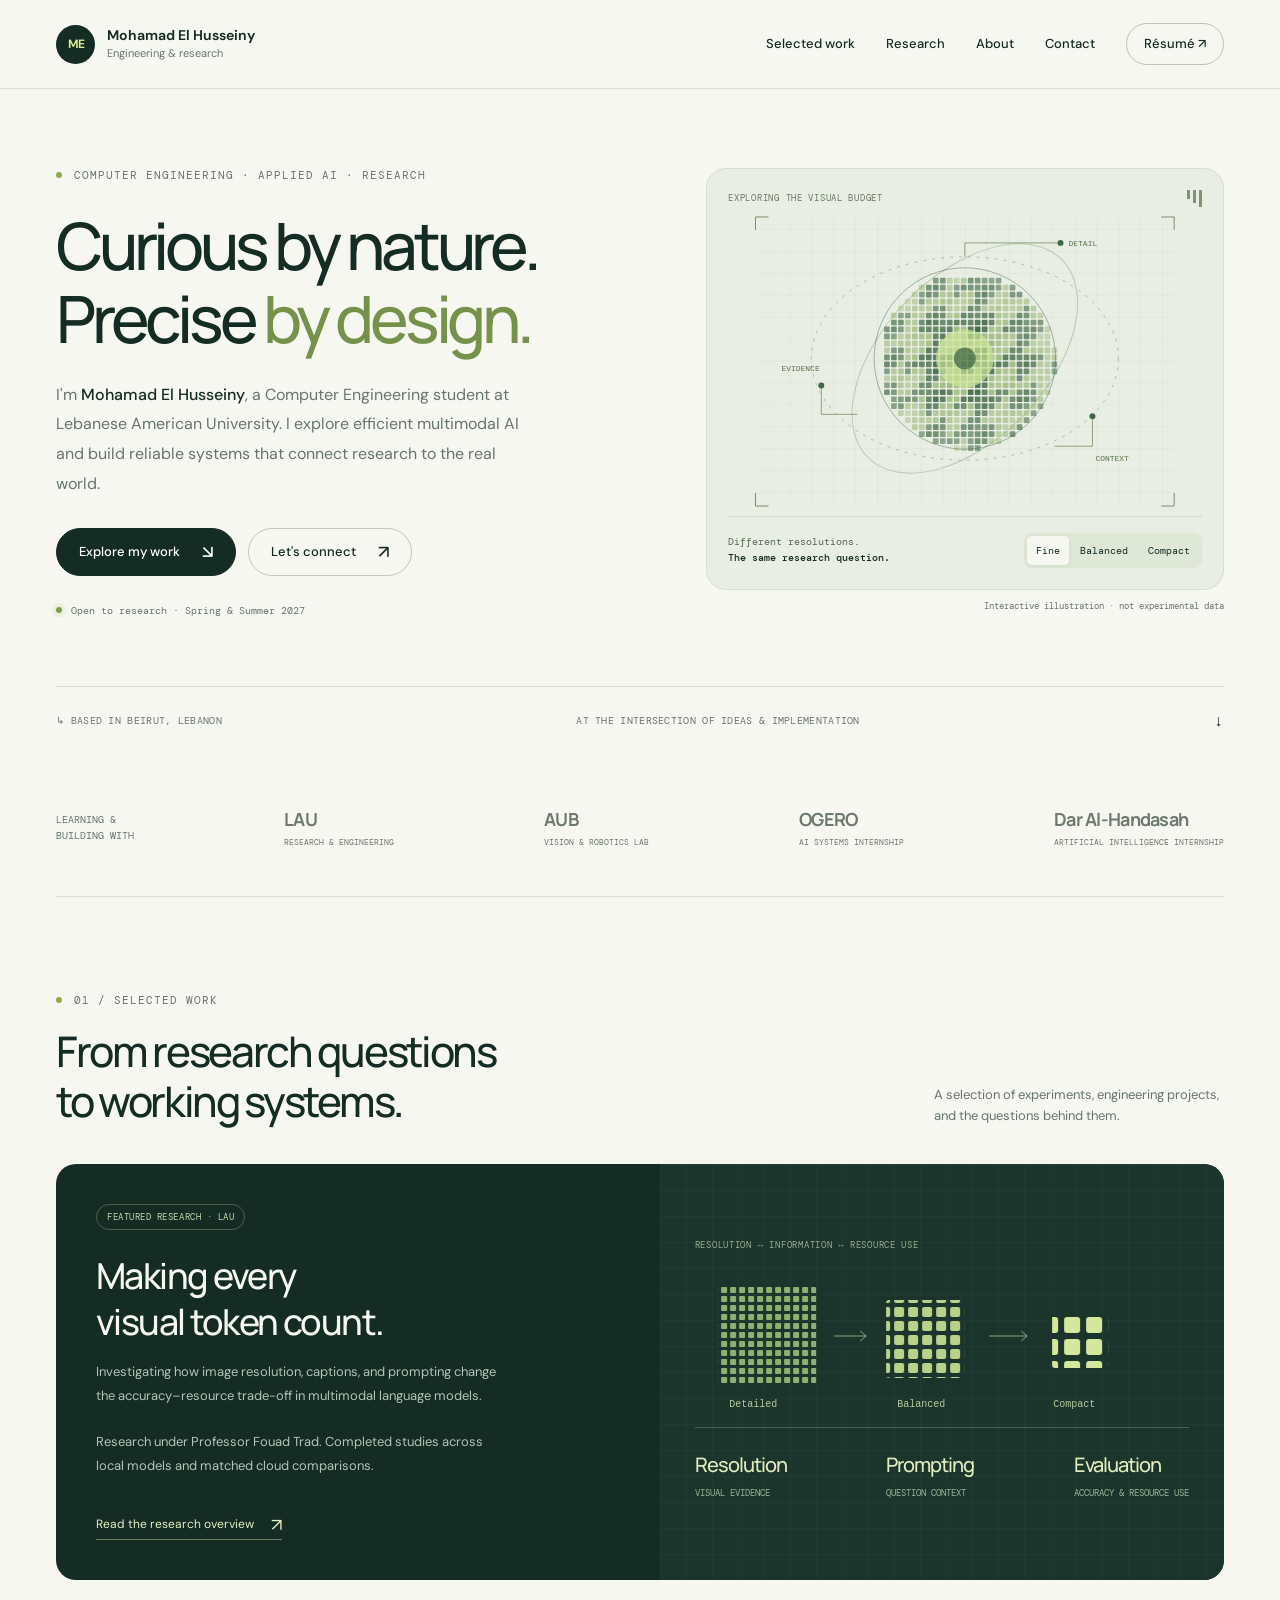
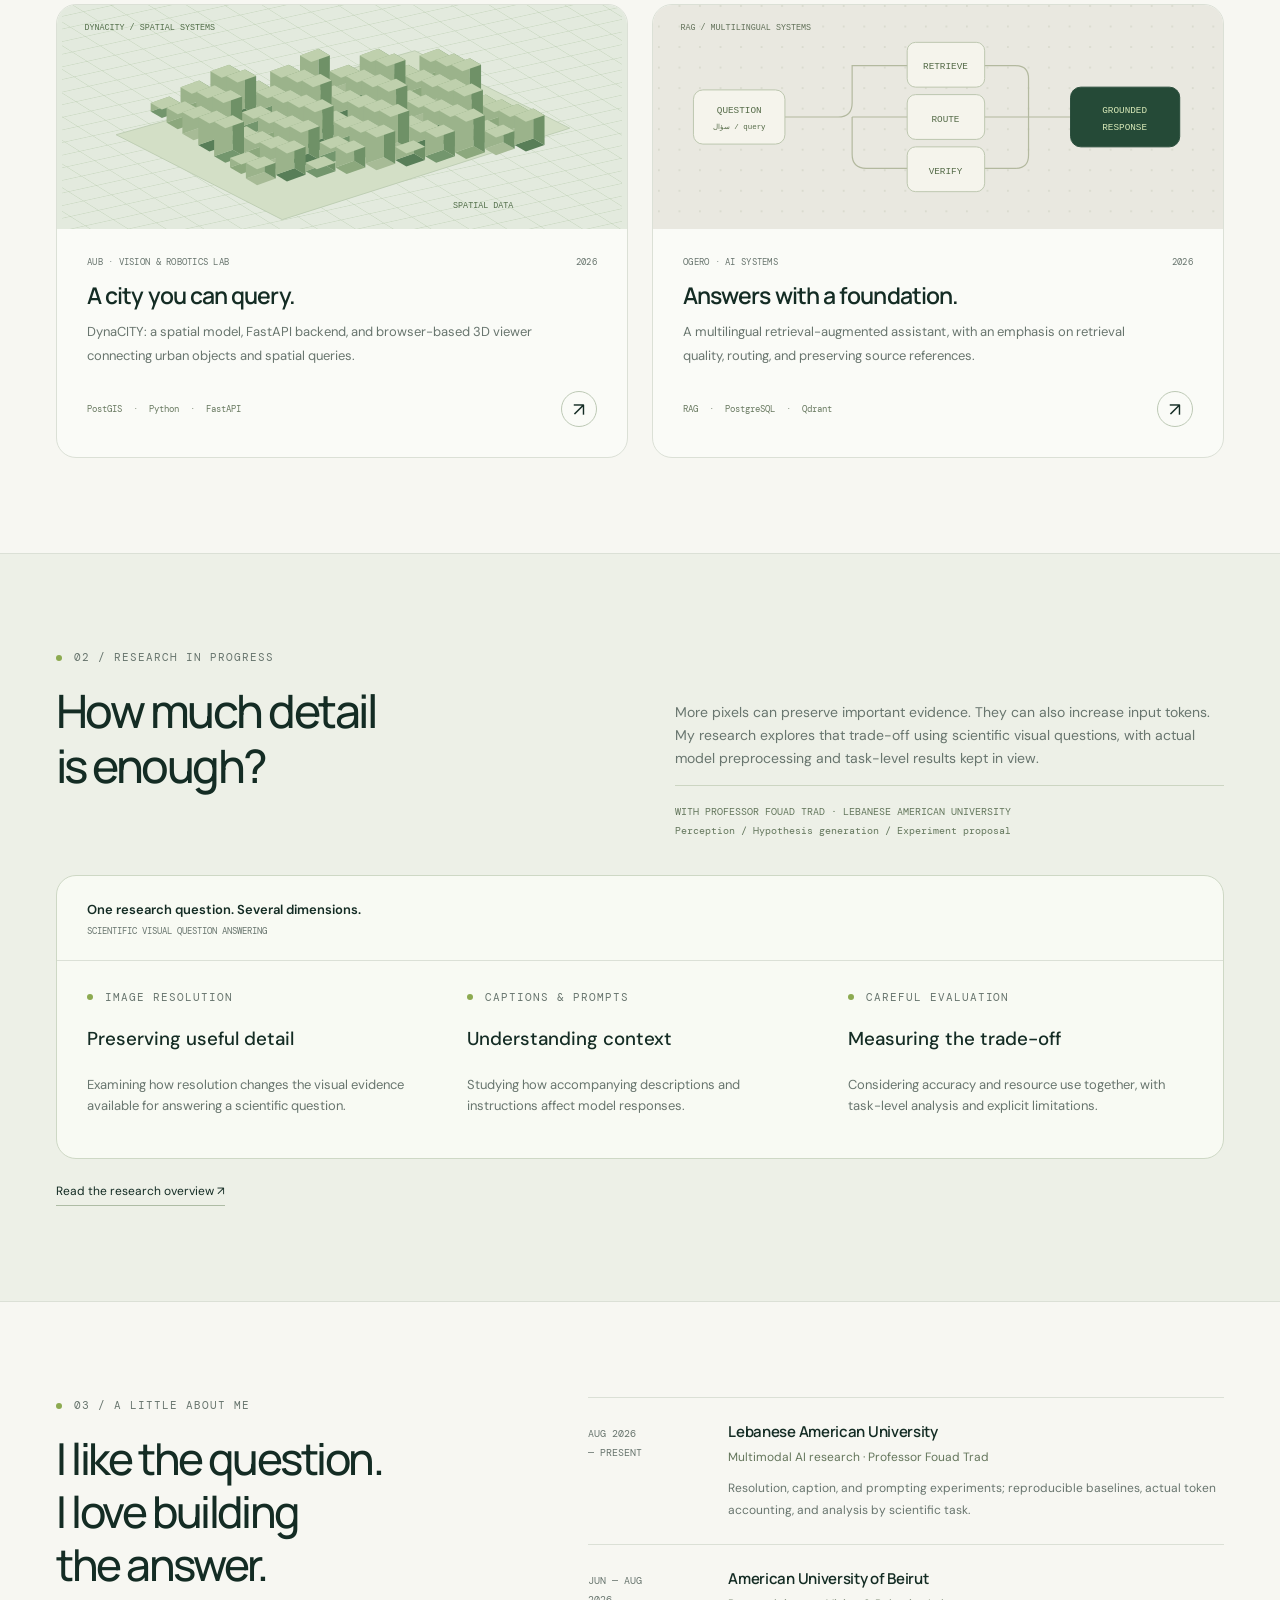
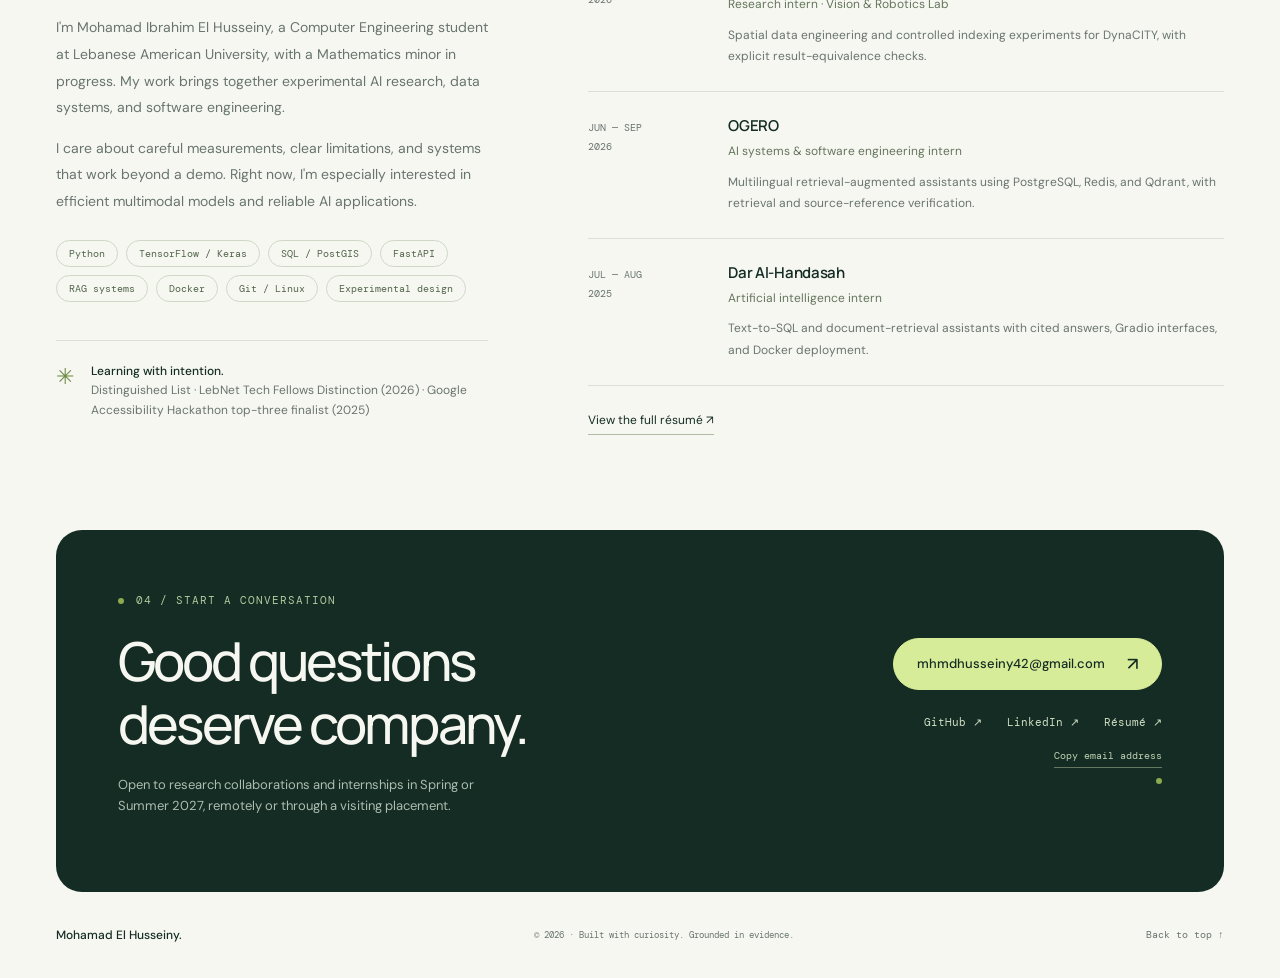
==== index.html @ 9a1f71a5 "Publish public engineering and research portfolio" ====
<!doctype html><html lang="en"><head><meta charset="utf-8"><meta name="viewport" content="width=device-width,initial-scale=1"><link rel="canonical" href="https://mohamad7604.github.io/"><meta property="og:url" content="https://mohamad7604.github.io/"><meta name="theme-color" content="#142c24"><meta name="description" content="Mohamad Ibrahim El Husseiny — Computer Engineering at Lebanese American University. Research in efficient multimodal AI, spatial systems, and reliable software."><meta property="og:type" content="website"><meta property="og:title" content="Mohamad El Husseiny — Engineering & Research"><meta property="og:description" content="Exploring efficient multimodal AI. Building systems with purpose."><title>Mohamad El Husseiny — Engineering & Research</title><link rel="icon" href="assets/favicon.svg" type="image/svg+xml"><link rel="stylesheet" href="assets/style.css"><script src="assets/app.js" defer></script></head><body><a class="skip" href="#main">Skip to content</a><header class="header"><div class="wrap header-inner"><a class="brand" href="index.html" aria-label="Mohamad El Husseiny, home"><span class="monogram" aria-hidden="true">ME</span><span>Mohamad El Husseiny<small>Engineering & research</small></span></a><button class="menu-button" aria-label="Open navigation" aria-expanded="false" aria-controls="navigation">☰</button><nav class="nav" id="navigation" aria-label="Main navigation"><a href="index.html#work">Selected work</a><a href="index.html#research">Research</a><a href="index.html#about">About</a><a href="index.html#contact">Contact</a><a class="resume-link" href="resume.html">Résumé <span aria-hidden="true">↗</span></a></nav></div></header><main id="main"><section class="hero wrap"><div class="hero-grid"><div><div class="eyebrow">COMPUTER ENGINEERING · APPLIED AI · RESEARCH</div><h1>Curious by nature.<br>Precise <em>by design.</em></h1><p class="intro">I'm <strong>Mohamad El Husseiny</strong>, a Computer Engineering student at Lebanese American University. I explore efficient multimodal AI and build reliable systems that connect research to the real world.</p><div class="actions"><a class="button" href="#work">Explore my work <span class="arrow" aria-hidden="true">↘</span></a><a class="button light" href="mailto:mhmdhusseiny42@gmail.com">Let's connect <span class="arrow" aria-hidden="true">↗</span></a></div><div class="availability"><span class="dot" aria-hidden="true"></span>Open to research · Spring & Summer 2027</div></div><div class="visual" aria-label="Interactive illustration of visual detail at different resolutions"><div class="visual-frame"><div class="visual-top"><span>EXPLORING THE VISUAL BUDGET</span><span class="signal" aria-hidden="true"><i></i><i></i><i></i></span></div><svg class="visual-canvas" viewBox="0 0 440 310" aria-hidden="true"><defs><pattern id="microgrid" width="22" height="22" patternUnits="userSpaceOnUse"><path d="M22 0H0V22" fill="none" stroke="#b5c5a9" stroke-width=".6" opacity=".5"/></pattern><linearGradient id="sphere" x1="0" y1="0" x2="1" y2="1"><stop stop-color="#bfda88"/><stop offset="1" stop-color="#49734a"/></linearGradient><filter id="cellBlur"><feGaussianBlur stdDeviation="0"/></filter></defs><rect x="10" y="10" width="420" height="290" fill="url(#microgrid)"/><ellipse cx="220" cy="152" rx="154" ry="102" fill="none" stroke="#8ca77e" stroke-dasharray="3 6" opacity=".65"/><ellipse cx="220" cy="152" rx="82" ry="139" transform="rotate(44 220 152)" fill="none" stroke="#9fb191" opacity=".6"/><g id="hero-pixels"></g><circle cx="220" cy="152" r="91" fill="none" stroke="#31583c" stroke-width=".8" opacity=".5"/><path d="M220 50V36h96M310 240h38v-30M112 208H76v-29" fill="none" stroke="#769064" stroke-width=".8"/><circle cx="316" cy="36" r="3" fill="#426746"/><circle cx="348" cy="210" r="3" fill="#426746"/><circle cx="76" cy="179" r="3" fill="#426746"/><text x="324" y="39" fill="#5c7450" font-family="monospace" font-size="8">DETAIL</text><text x="351" y="255" fill="#5c7450" font-family="monospace" font-size="8">CONTEXT</text><text x="36" y="165" fill="#5c7450" font-family="monospace" font-size="8">EVIDENCE</text><path d="M10 23V10h13M417 10h13v13M430 287v13h-13M23 300H10v-13" stroke="#78936c" fill="none"/></svg><div class="visual-bottom"><p>Different resolutions.<br><b>The same research question.</b></p><div class="hero-scale" aria-label="Illustration resolution"><button type="button" data-detail="fine" aria-pressed="true">Fine</button><button type="button" data-detail="balanced" aria-pressed="false">Balanced</button><button type="button" data-detail="compact" aria-pressed="false">Compact</button></div></div></div><p class="visual-note">Interactive illustration · not experimental data</p></div></div><div class="hero-end"><span class="location">↳ BASED IN BEIRUT, LEBANON</span><span>AT THE INTERSECTION OF IDEAS & IMPLEMENTATION</span><a class="scroll" href="#work" aria-label="Scroll to selected work">↓</a></div></section><div class="wrap affiliations"><span class="label">LEARNING &<br>BUILDING WITH</span><span class="org">LAU<small>RESEARCH & ENGINEERING</small></span><span class="org">AUB<small>VISION & ROBOTICS LAB</small></span><span class="org">OGERO<small>AI SYSTEMS INTERNSHIP</small></span><span class="org">Dar Al-Handasah<small>ARTIFICIAL INTELLIGENCE INTERNSHIP</small></span></div>
<section class="section wrap" id="work"><div class="eyebrow">01 / SELECTED WORK</div><div class="section-heading"><h2>From research questions<br>to working systems.</h2><p>A selection of experiments, engineering projects, and the questions behind them.</p></div><article class="feature reveal"><div class="feature-copy"><span class="tag">FEATURED RESEARCH · LAU</span><h3>Making every<br>visual token count.</h3><p>Investigating how image resolution, captions, and prompting change the accuracy–resource trade-off in multimodal language models.</p><p>Research under Professor Fouad Trad. Completed studies across local models and matched cloud comparisons.</p><a class="text-link" href="research.html">Read the research overview <span class="arrow" aria-hidden="true">↗</span></a></div><div class="feature-art"><span class="panel-label">RESOLUTION ↔ INFORMATION ↔ RESOURCE USE</span><svg class="study-schematic" viewBox="0 0 460 176" aria-hidden="true"><defs><pattern id="dense" width="9" height="9" patternUnits="userSpaceOnUse"><rect width="6" height="6" rx="1" fill="#90b16e"/></pattern><pattern id="mid" width="14" height="14" patternUnits="userSpaceOnUse"><rect width="10" height="10" rx="2" fill="#b9d28b"/></pattern><pattern id="sparse" width="22" height="22" patternUnits="userSpaceOnUse"><rect width="16" height="16" rx="3" fill="#d5e79c"/></pattern></defs><rect x="6" y="35" width="98" height="98" fill="url(#dense)" rx="3"/><rect x="174" y="49" width="78" height="78" fill="url(#mid)" rx="3"/><rect x="340" y="61" width="56" height="56" fill="url(#sparse)" rx="3"/><path d="M122 85h32m-6-5 6 5-6 5M277 85h38m-6-5 6 5-6 5" fill="none" stroke="#8ba27b"/><text x="17" y="156" font-family="monospace" font-size="10" fill="#b7ca9f">Detailed</text><text x="185" y="156" font-family="monospace" font-size="10" fill="#b7ca9f">Balanced</text><text x="341" y="156" font-family="monospace" font-size="10" fill="#b7ca9f">Compact</text></svg><div class="study-stats"><div><strong style="font-size:20px">Resolution</strong><span>VISUAL EVIDENCE</span></div><div><strong style="font-size:20px">Prompting</strong><span>QUESTION CONTEXT</span></div><div><strong style="font-size:20px">Evaluation</strong><span>ACCURACY & RESOURCE USE</span></div></div></div></article><div class="projects"><article class="project reveal"><div class="project-art city"><svg viewBox="0 0 600 240" aria-hidden="true"><defs><pattern id="citygrid" width="30" height="20" patternUnits="userSpaceOnUse" patternTransform="matrix(1 -.22 .8 .5 0 120)"><path d="M30 0H0V20" fill="none" stroke="#b9cbae" stroke-width="1"/></pattern></defs><rect width="600" height="240" fill="url(#citygrid)"/><path d="m58 139 320-90 166 83-308 98Z" fill="#d3dfc6" stroke="#bdcdb2"/><path d="M95 114l20 -7 12 7 -20 7Z" fill="#73966d"/><path d="M95 114v-9l20 -7v9Z" fill="#9bb38b"/><path d="M115 107l12 7v-9l-12 -7Z" fill="#6f9167"/><path d="M95 105l20 -7 12 7 -20 7Z" fill="#bfd0ad"/><path d="M127 110l20 -7 12 7 -20 7Z" fill="#8ca87d"/><path d="M127 110v-22l20 -7v22Z" fill="#9bb38b"/><path d="M147 103l12 7v-22l-12 -7Z" fill="#6f9167"/><path d="M127 88l20 -7 12 7 -20 7Z" fill="#bfd0ad"/><path d="M159 106l20 -7 12 7 -20 7Z" fill="#a7bb96"/><path d="M159 106v-35l20 -7v35Z" fill="#9bb38b"/><path d="M179 99l12 7v-35l-12 -7Z" fill="#6f9167"/><path d="M159 71l20 -7 12 7 -20 7Z" fill="#bfd0ad"/><path d="M191 102l20 -7 12 7 -20 7Z" fill="#587e58"/><path d="M191 102v-14l20 -7v14Z" fill="#9bb38b"/><path d="M211 95l12 7v-14l-12 -7Z" fill="#6f9167"/><path d="M191 88l20 -7 12 7 -20 7Z" fill="#bfd0ad"/><path d="M223 98l20 -7 12 7 -20 7Z" fill="#73966d"/><path d="M223 98v-27l20 -7v27Z" fill="#9bb38b"/><path d="M243 91l12 7v-27l-12 -7Z" fill="#6f9167"/><path d="M223 71l20 -7 12 7 -20 7Z" fill="#bfd0ad"/><path d="M255 94l20 -7 12 7 -20 7Z" fill="#8ca87d"/><path d="M255 94v-40l20 -7v40Z" fill="#9bb38b"/><path d="M275 87l12 7v-40l-12 -7Z" fill="#6f9167"/><path d="M255 54l20 -7 12 7 -20 7Z" fill="#bfd0ad"/><path d="M287 90l20 -7 12 7 -20 7Z" fill="#a7bb96"/><path d="M287 90v-19l20 -7v19Z" fill="#9bb38b"/><path d="M307 83l12 7v-19l-12 -7Z" fill="#6f9167"/><path d="M287 71l20 -7 12 7 -20 7Z" fill="#bfd0ad"/><path d="M319 86l20 -7 12 7 -20 7Z" fill="#587e58"/><path d="M319 86v-32l20 -7v32Z" fill="#9bb38b"/><path d="M339 79l12 7v-32l-12 -7Z" fill="#6f9167"/><path d="M319 54l20 -7 12 7 -20 7Z" fill="#bfd0ad"/><path d="M351 82l20 -7 12 7 -20 7Z" fill="#73966d"/><path d="M351 82v-11l20 -7v11Z" fill="#9bb38b"/><path d="M371 75l12 7v-11l-12 -7Z" fill="#6f9167"/><path d="M351 71l20 -7 12 7 -20 7Z" fill="#bfd0ad"/><path d="M383 78l20 -7 12 7 -20 7Z" fill="#8ca87d"/><path d="M383 78v-24l20 -7v24Z" fill="#9bb38b"/><path d="M403 71l12 7v-24l-12 -7Z" fill="#6f9167"/><path d="M383 54l20 -7 12 7 -20 7Z" fill="#bfd0ad"/><path d="M112 126l20 -7 12 7 -20 7Z" fill="#8ca87d"/><path d="M112 126v-16l20 -7v16Z" fill="#9bb38b"/><path d="M132 119l12 7v-16l-12 -7Z" fill="#6f9167"/><path d="M112 110l20 -7 12 7 -20 7Z" fill="#bfd0ad"/><path d="M144 122l20 -7 12 7 -20 7Z" fill="#a7bb96"/><path d="M144 122v-29l20 -7v29Z" fill="#9bb38b"/><path d="M164 115l12 7v-29l-12 -7Z" fill="#6f9167"/><path d="M144 93l20 -7 12 7 -20 7Z" fill="#bfd0ad"/><path d="M176 118l20 -7 12 7 -20 7Z" fill="#587e58"/><path d="M176 118v-42l20 -7v42Z" fill="#9bb38b"/><path d="M196 111l12 7v-42l-12 -7Z" fill="#6f9167"/><path d="M176 76l20 -7 12 7 -20 7Z" fill="#bfd0ad"/><path d="M208 114l20 -7 12 7 -20 7Z" fill="#73966d"/><path d="M208 114v-21l20 -7v21Z" fill="#9bb38b"/><path d="M228 107l12 7v-21l-12 -7Z" fill="#6f9167"/><path d="M208 93l20 -7 12 7 -20 7Z" fill="#bfd0ad"/><path d="M240 110l20 -7 12 7 -20 7Z" fill="#8ca87d"/><path d="M240 110v-34l20 -7v34Z" fill="#9bb38b"/><path d="M260 103l12 7v-34l-12 -7Z" fill="#6f9167"/><path d="M240 76l20 -7 12 7 -20 7Z" fill="#bfd0ad"/><path d="M272 106l20 -7 12 7 -20 7Z" fill="#a7bb96"/><path d="M272 106v-13l20 -7v13Z" fill="#9bb38b"/><path d="M292 99l12 7v-13l-12 -7Z" fill="#6f9167"/><path d="M272 93l20 -7 12 7 -20 7Z" fill="#bfd0ad"/><path d="M304 102l20 -7 12 7 -20 7Z" fill="#587e58"/><path d="M304 102v-26l20 -7v26Z" fill="#9bb38b"/><path d="M324 95l12 7v-26l-12 -7Z" fill="#6f9167"/><path d="M304 76l20 -7 12 7 -20 7Z" fill="#bfd0ad"/><path d="M336 98l20 -7 12 7 -20 7Z" fill="#73966d"/><path d="M336 98v-39l20 -7v39Z" fill="#9bb38b"/><path d="M356 91l12 7v-39l-12 -7Z" fill="#6f9167"/><path d="M336 59l20 -7 12 7 -20 7Z" fill="#bfd0ad"/><path d="M368 94l20 -7 12 7 -20 7Z" fill="#8ca87d"/><path d="M368 94v-18l20 -7v18Z" fill="#9bb38b"/><path d="M388 87l12 7v-18l-12 -7Z" fill="#6f9167"/><path d="M368 76l20 -7 12 7 -20 7Z" fill="#bfd0ad"/><path d="M400 90l20 -7 12 7 -20 7Z" fill="#a7bb96"/><path d="M400 90v-31l20 -7v31Z" fill="#9bb38b"/><path d="M420 83l12 7v-31l-12 -7Z" fill="#6f9167"/><path d="M400 59l20 -7 12 7 -20 7Z" fill="#bfd0ad"/><path d="M129 138l20 -7 12 7 -20 7Z" fill="#a7bb96"/><path d="M129 138v-23l20 -7v23Z" fill="#9bb38b"/><path d="M149 131l12 7v-23l-12 -7Z" fill="#6f9167"/><path d="M129 115l20 -7 12 7 -20 7Z" fill="#bfd0ad"/><path d="M161 134l20 -7 12 7 -20 7Z" fill="#587e58"/><path d="M161 134v-36l20 -7v36Z" fill="#9bb38b"/><path d="M181 127l12 7v-36l-12 -7Z" fill="#6f9167"/><path d="M161 98l20 -7 12 7 -20 7Z" fill="#bfd0ad"/><path d="M193 130l20 -7 12 7 -20 7Z" fill="#73966d"/><path d="M193 130v-15l20 -7v15Z" fill="#9bb38b"/><path d="M213 123l12 7v-15l-12 -7Z" fill="#6f9167"/><path d="M193 115l20 -7 12 7 -20 7Z" fill="#bfd0ad"/><path d="M225 126l20 -7 12 7 -20 7Z" fill="#8ca87d"/><path d="M225 126v-28l20 -7v28Z" fill="#9bb38b"/><path d="M245 119l12 7v-28l-12 -7Z" fill="#6f9167"/><path d="M225 98l20 -7 12 7 -20 7Z" fill="#bfd0ad"/><path d="M257 122l20 -7 12 7 -20 7Z" fill="#a7bb96"/><path d="M257 122v-41l20 -7v41Z" fill="#9bb38b"/><path d="M277 115l12 7v-41l-12 -7Z" fill="#6f9167"/><path d="M257 81l20 -7 12 7 -20 7Z" fill="#bfd0ad"/><path d="M289 118l20 -7 12 7 -20 7Z" fill="#587e58"/><path d="M289 118v-20l20 -7v20Z" fill="#9bb38b"/><path d="M309 111l12 7v-20l-12 -7Z" fill="#6f9167"/><path d="M289 98l20 -7 12 7 -20 7Z" fill="#bfd0ad"/><path d="M321 114l20 -7 12 7 -20 7Z" fill="#73966d"/><path d="M321 114v-33l20 -7v33Z" fill="#9bb38b"/><path d="M341 107l12 7v-33l-12 -7Z" fill="#6f9167"/><path d="M321 81l20 -7 12 7 -20 7Z" fill="#bfd0ad"/><path d="M353 110l20 -7 12 7 -20 7Z" fill="#8ca87d"/><path d="M353 110v-12l20 -7v12Z" fill="#9bb38b"/><path d="M373 103l12 7v-12l-12 -7Z" fill="#6f9167"/><path d="M353 98l20 -7 12 7 -20 7Z" fill="#bfd0ad"/><path d="M385 106l20 -7 12 7 -20 7Z" fill="#a7bb96"/><path d="M385 106v-25l20 -7v25Z" fill="#9bb38b"/><path d="M405 99l12 7v-25l-12 -7Z" fill="#6f9167"/><path d="M385 81l20 -7 12 7 -20 7Z" fill="#bfd0ad"/><path d="M417 102l20 -7 12 7 -20 7Z" fill="#587e58"/><path d="M417 102v-38l20 -7v38Z" fill="#9bb38b"/><path d="M437 95l12 7v-38l-12 -7Z" fill="#6f9167"/><path d="M417 64l20 -7 12 7 -20 7Z" fill="#bfd0ad"/><path d="M146 150l20 -7 12 7 -20 7Z" fill="#587e58"/><path d="M146 150v-30l20 -7v30Z" fill="#9bb38b"/><path d="M166 143l12 7v-30l-12 -7Z" fill="#6f9167"/><path d="M146 120l20 -7 12 7 -20 7Z" fill="#bfd0ad"/><path d="M178 146l20 -7 12 7 -20 7Z" fill="#73966d"/><path d="M178 146v-9l20 -7v9Z" fill="#9bb38b"/><path d="M198 139l12 7v-9l-12 -7Z" fill="#6f9167"/><path d="M178 137l20 -7 12 7 -20 7Z" fill="#bfd0ad"/><path d="M210 142l20 -7 12 7 -20 7Z" fill="#8ca87d"/><path d="M210 142v-22l20 -7v22Z" fill="#9bb38b"/><path d="M230 135l12 7v-22l-12 -7Z" fill="#6f9167"/><path d="M210 120l20 -7 12 7 -20 7Z" fill="#bfd0ad"/><path d="M242 138l20 -7 12 7 -20 7Z" fill="#a7bb96"/><path d="M242 138v-35l20 -7v35Z" fill="#9bb38b"/><path d="M262 131l12 7v-35l-12 -7Z" fill="#6f9167"/><path d="M242 103l20 -7 12 7 -20 7Z" fill="#bfd0ad"/><path d="M274 134l20 -7 12 7 -20 7Z" fill="#587e58"/><path d="M274 134v-14l20 -7v14Z" fill="#9bb38b"/><path d="M294 127l12 7v-14l-12 -7Z" fill="#6f9167"/><path d="M274 120l20 -7 12 7 -20 7Z" fill="#bfd0ad"/><path d="M306 130l20 -7 12 7 -20 7Z" fill="#73966d"/><path d="M306 130v-27l20 -7v27Z" fill="#9bb38b"/><path d="M326 123l12 7v-27l-12 -7Z" fill="#6f9167"/><path d="M306 103l20 -7 12 7 -20 7Z" fill="#bfd0ad"/><path d="M338 126l20 -7 12 7 -20 7Z" fill="#8ca87d"/><path d="M338 126v-40l20 -7v40Z" fill="#9bb38b"/><path d="M358 119l12 7v-40l-12 -7Z" fill="#6f9167"/><path d="M338 86l20 -7 12 7 -20 7Z" fill="#bfd0ad"/><path d="M370 122l20 -7 12 7 -20 7Z" fill="#a7bb96"/><path d="M370 122v-19l20 -7v19Z" fill="#9bb38b"/><path d="M390 115l12 7v-19l-12 -7Z" fill="#6f9167"/><path d="M370 103l20 -7 12 7 -20 7Z" fill="#bfd0ad"/><path d="M402 118l20 -7 12 7 -20 7Z" fill="#587e58"/><path d="M402 118v-32l20 -7v32Z" fill="#9bb38b"/><path d="M422 111l12 7v-32l-12 -7Z" fill="#6f9167"/><path d="M402 86l20 -7 12 7 -20 7Z" fill="#bfd0ad"/><path d="M434 114l20 -7 12 7 -20 7Z" fill="#73966d"/><path d="M434 114v-11l20 -7v11Z" fill="#9bb38b"/><path d="M454 107l12 7v-11l-12 -7Z" fill="#6f9167"/><path d="M434 103l20 -7 12 7 -20 7Z" fill="#bfd0ad"/><path d="M163 162l20 -7 12 7 -20 7Z" fill="#73966d"/><path d="M163 162v-37l20 -7v37Z" fill="#9bb38b"/><path d="M183 155l12 7v-37l-12 -7Z" fill="#6f9167"/><path d="M163 125l20 -7 12 7 -20 7Z" fill="#bfd0ad"/><path d="M195 158l20 -7 12 7 -20 7Z" fill="#8ca87d"/><path d="M195 158v-16l20 -7v16Z" fill="#9bb38b"/><path d="M215 151l12 7v-16l-12 -7Z" fill="#6f9167"/><path d="M195 142l20 -7 12 7 -20 7Z" fill="#bfd0ad"/><path d="M227 154l20 -7 12 7 -20 7Z" fill="#a7bb96"/><path d="M227 154v-29l20 -7v29Z" fill="#9bb38b"/><path d="M247 147l12 7v-29l-12 -7Z" fill="#6f9167"/><path d="M227 125l20 -7 12 7 -20 7Z" fill="#bfd0ad"/><path d="M259 150l20 -7 12 7 -20 7Z" fill="#587e58"/><path d="M259 150v-42l20 -7v42Z" fill="#9bb38b"/><path d="M279 143l12 7v-42l-12 -7Z" fill="#6f9167"/><path d="M259 108l20 -7 12 7 -20 7Z" fill="#bfd0ad"/><path d="M291 146l20 -7 12 7 -20 7Z" fill="#73966d"/><path d="M291 146v-21l20 -7v21Z" fill="#9bb38b"/><path d="M311 139l12 7v-21l-12 -7Z" fill="#6f9167"/><path d="M291 125l20 -7 12 7 -20 7Z" fill="#bfd0ad"/><path d="M323 142l20 -7 12 7 -20 7Z" fill="#8ca87d"/><path d="M323 142v-34l20 -7v34Z" fill="#9bb38b"/><path d="M343 135l12 7v-34l-12 -7Z" fill="#6f9167"/><path d="M323 108l20 -7 12 7 -20 7Z" fill="#bfd0ad"/><path d="M355 138l20 -7 12 7 -20 7Z" fill="#a7bb96"/><path d="M355 138v-13l20 -7v13Z" fill="#9bb38b"/><path d="M375 131l12 7v-13l-12 -7Z" fill="#6f9167"/><path d="M355 125l20 -7 12 7 -20 7Z" fill="#bfd0ad"/><path d="M387 134l20 -7 12 7 -20 7Z" fill="#587e58"/><path d="M387 134v-26l20 -7v26Z" fill="#9bb38b"/><path d="M407 127l12 7v-26l-12 -7Z" fill="#6f9167"/><path d="M387 108l20 -7 12 7 -20 7Z" fill="#bfd0ad"/><path d="M419 130l20 -7 12 7 -20 7Z" fill="#73966d"/><path d="M419 130v-39l20 -7v39Z" fill="#9bb38b"/><path d="M439 123l12 7v-39l-12 -7Z" fill="#6f9167"/><path d="M419 91l20 -7 12 7 -20 7Z" fill="#bfd0ad"/><path d="M451 126l20 -7 12 7 -20 7Z" fill="#8ca87d"/><path d="M451 126v-18l20 -7v18Z" fill="#9bb38b"/><path d="M471 119l12 7v-18l-12 -7Z" fill="#6f9167"/><path d="M451 108l20 -7 12 7 -20 7Z" fill="#bfd0ad"/><path d="M180 174l20 -7 12 7 -20 7Z" fill="#8ca87d"/><path d="M180 174v-10l20 -7v10Z" fill="#9bb38b"/><path d="M200 167l12 7v-10l-12 -7Z" fill="#6f9167"/><path d="M180 164l20 -7 12 7 -20 7Z" fill="#bfd0ad"/><path d="M212 170l20 -7 12 7 -20 7Z" fill="#a7bb96"/><path d="M212 170v-23l20 -7v23Z" fill="#9bb38b"/><path d="M232 163l12 7v-23l-12 -7Z" fill="#6f9167"/><path d="M212 147l20 -7 12 7 -20 7Z" fill="#bfd0ad"/><path d="M244 166l20 -7 12 7 -20 7Z" fill="#587e58"/><path d="M244 166v-36l20 -7v36Z" fill="#9bb38b"/><path d="M264 159l12 7v-36l-12 -7Z" fill="#6f9167"/><path d="M244 130l20 -7 12 7 -20 7Z" fill="#bfd0ad"/><path d="M276 162l20 -7 12 7 -20 7Z" fill="#73966d"/><path d="M276 162v-15l20 -7v15Z" fill="#9bb38b"/><path d="M296 155l12 7v-15l-12 -7Z" fill="#6f9167"/><path d="M276 147l20 -7 12 7 -20 7Z" fill="#bfd0ad"/><path d="M308 158l20 -7 12 7 -20 7Z" fill="#8ca87d"/><path d="M308 158v-28l20 -7v28Z" fill="#9bb38b"/><path d="M328 151l12 7v-28l-12 -7Z" fill="#6f9167"/><path d="M308 130l20 -7 12 7 -20 7Z" fill="#bfd0ad"/><path d="M340 154l20 -7 12 7 -20 7Z" fill="#a7bb96"/><path d="M340 154v-41l20 -7v41Z" fill="#9bb38b"/><path d="M360 147l12 7v-41l-12 -7Z" fill="#6f9167"/><path d="M340 113l20 -7 12 7 -20 7Z" fill="#bfd0ad"/><path d="M372 150l20 -7 12 7 -20 7Z" fill="#587e58"/><path d="M372 150v-20l20 -7v20Z" fill="#9bb38b"/><path d="M392 143l12 7v-20l-12 -7Z" fill="#6f9167"/><path d="M372 130l20 -7 12 7 -20 7Z" fill="#bfd0ad"/><path d="M404 146l20 -7 12 7 -20 7Z" fill="#73966d"/><path d="M404 146v-33l20 -7v33Z" fill="#9bb38b"/><path d="M424 139l12 7v-33l-12 -7Z" fill="#6f9167"/><path d="M404 113l20 -7 12 7 -20 7Z" fill="#bfd0ad"/><path d="M436 142l20 -7 12 7 -20 7Z" fill="#8ca87d"/><path d="M436 142v-12l20 -7v12Z" fill="#9bb38b"/><path d="M456 135l12 7v-12l-12 -7Z" fill="#6f9167"/><path d="M436 130l20 -7 12 7 -20 7Z" fill="#bfd0ad"/><path d="M468 138l20 -7 12 7 -20 7Z" fill="#a7bb96"/><path d="M468 138v-25l20 -7v25Z" fill="#9bb38b"/><path d="M488 131l12 7v-25l-12 -7Z" fill="#6f9167"/><path d="M468 113l20 -7 12 7 -20 7Z" fill="#bfd0ad"/><path d="M197 186l20 -7 12 7 -20 7Z" fill="#a7bb96"/><path d="M197 186v-17l20 -7v17Z" fill="#9bb38b"/><path d="M217 179l12 7v-17l-12 -7Z" fill="#6f9167"/><path d="M197 169l20 -7 12 7 -20 7Z" fill="#bfd0ad"/><path d="M229 182l20 -7 12 7 -20 7Z" fill="#587e58"/><path d="M229 182v-30l20 -7v30Z" fill="#9bb38b"/><path d="M249 175l12 7v-30l-12 -7Z" fill="#6f9167"/><path d="M229 152l20 -7 12 7 -20 7Z" fill="#bfd0ad"/><path d="M261 178l20 -7 12 7 -20 7Z" fill="#73966d"/><path d="M261 178v-9l20 -7v9Z" fill="#9bb38b"/><path d="M281 171l12 7v-9l-12 -7Z" fill="#6f9167"/><path d="M261 169l20 -7 12 7 -20 7Z" fill="#bfd0ad"/><path d="M293 174l20 -7 12 7 -20 7Z" fill="#8ca87d"/><path d="M293 174v-22l20 -7v22Z" fill="#9bb38b"/><path d="M313 167l12 7v-22l-12 -7Z" fill="#6f9167"/><path d="M293 152l20 -7 12 7 -20 7Z" fill="#bfd0ad"/><path d="M325 170l20 -7 12 7 -20 7Z" fill="#a7bb96"/><path d="M325 170v-35l20 -7v35Z" fill="#9bb38b"/><path d="M345 163l12 7v-35l-12 -7Z" fill="#6f9167"/><path d="M325 135l20 -7 12 7 -20 7Z" fill="#bfd0ad"/><path d="M357 166l20 -7 12 7 -20 7Z" fill="#587e58"/><path d="M357 166v-14l20 -7v14Z" fill="#9bb38b"/><path d="M377 159l12 7v-14l-12 -7Z" fill="#6f9167"/><path d="M357 152l20 -7 12 7 -20 7Z" fill="#bfd0ad"/><path d="M389 162l20 -7 12 7 -20 7Z" fill="#73966d"/><path d="M389 162v-27l20 -7v27Z" fill="#9bb38b"/><path d="M409 155l12 7v-27l-12 -7Z" fill="#6f9167"/><path d="M389 135l20 -7 12 7 -20 7Z" fill="#bfd0ad"/><path d="M421 158l20 -7 12 7 -20 7Z" fill="#8ca87d"/><path d="M421 158v-40l20 -7v40Z" fill="#9bb38b"/><path d="M441 151l12 7v-40l-12 -7Z" fill="#6f9167"/><path d="M421 118l20 -7 12 7 -20 7Z" fill="#bfd0ad"/><path d="M453 154l20 -7 12 7 -20 7Z" fill="#a7bb96"/><path d="M453 154v-19l20 -7v19Z" fill="#9bb38b"/><path d="M473 147l12 7v-19l-12 -7Z" fill="#6f9167"/><path d="M453 135l20 -7 12 7 -20 7Z" fill="#bfd0ad"/><path d="M485 150l20 -7 12 7 -20 7Z" fill="#587e58"/><path d="M485 150v-32l20 -7v32Z" fill="#9bb38b"/><path d="M505 143l12 7v-32l-12 -7Z" fill="#6f9167"/><path d="M485 118l20 -7 12 7 -20 7Z" fill="#bfd0ad"/><g fill="#54704b" font-family="monospace" font-size="9"><text x="24" y="27">DYNACITY / SPATIAL SYSTEMS</text><text x="419" y="218">SPATIAL DATA</text></g></svg></div><div class="project-body"><div class="project-meta"><span>AUB · VISION & ROBOTICS LAB</span><span>2026</span></div><h3>A city you can query.</h3><p>DynaCITY: a spatial model, FastAPI backend, and browser-based 3D viewer connecting urban objects and spatial queries.</p><div class="project-bottom"><span class="tech">PostGIS · Python · FastAPI</span><button class="icon-button" data-modal="dynacity" aria-label="Read about DynaCITY">↗</button></div></div></article><article class="project reveal"><div class="project-art rag"><svg viewBox="0 0 600 240" aria-hidden="true"><defs><pattern id="raggrid" width="22" height="22" patternUnits="userSpaceOnUse"><circle cx="1" cy="1" r=".8" fill="#c5c8b8"/></pattern></defs><rect width="600" height="240" fill="url(#raggrid)"/><g fill="none" stroke="#b3b99f" stroke-width="1.3"><path d="M135 120h58q15 0 15-15V65h60M208 120h60M208 120v40q0 15 15 15h45M349 65h34q14 0 14 14v41h45M349 175h34q14 0 14-14v-41M349 120h94"/></g><g fill="#f5f4ec" stroke="#bac4ac"><rect x="38" y="91" width="98" height="58" rx="10"/><rect x="267" y="40" width="83" height="48" rx="9"/><rect x="267" y="96" width="83" height="48" rx="9"/><rect x="267" y="152" width="83" height="48" rx="9"/><rect x="442" y="88" width="117" height="64" rx="11" fill="#254a37" stroke="#254a37"/></g><g font-family="monospace" font-size="10" fill="#556b48" text-anchor="middle"><text x="87" y="116">QUESTION</text><text x="87" y="133" font-size="8">سؤال / query</text><text x="308" y="69">RETRIEVE</text><text x="308" y="125">ROUTE</text><text x="308" y="181">VERIFY</text><text x="500" y="116" fill="#d7e8b7">GROUNDED</text><text x="500" y="134" fill="#d7e8b7">RESPONSE</text></g><text x="24" y="27" fill="#64735b" font-family="monospace" font-size="9">RAG / MULTILINGUAL SYSTEMS</text></svg></div><div class="project-body"><div class="project-meta"><span>OGERO · AI SYSTEMS</span><span>2026</span></div><h3>Answers with a foundation.</h3><p>A multilingual retrieval-augmented assistant, with an emphasis on retrieval quality, routing, and preserving source references.</p><div class="project-bottom"><span class="tech">RAG · PostgreSQL · Qdrant</span><button class="icon-button" data-modal="rag" aria-label="Read about multilingual RAG">↗</button></div></div></article></div></section>
<section class="section research-section" id="research"><div class="wrap"><div class="research-intro"><div><div class="eyebrow">02 / RESEARCH IN PROGRESS</div><h2>How much detail<br>is enough?</h2></div><div class="research-context"><p>More pixels can preserve important evidence. They can also increase input tokens. My research explores that trade-off using scientific visual questions, with actual model preprocessing and task-level results kept in view.</p><div class="context-meta">WITH PROFESSOR FOUAD TRAD · LEBANESE AMERICAN UNIVERSITY<br>Perception / Hypothesis generation / Experiment proposal</div></div></div><div class="explorer"><div class="explorer-header"><div class="explorer-title">One research question. Several dimensions.<span>SCIENTIFIC VISUAL QUESTION ANSWERING</span></div></div><div class="explorer-content" style="grid-template-columns:repeat(auto-fit,minmax(180px,1fr))"><div><div class="eyebrow">IMAGE RESOLUTION</div><h3 style="font-weight:500">Preserving useful detail</h3><p style="font-size:13px;color:var(--muted)">Examining how resolution changes the visual evidence available for answering a scientific question.</p></div><div><div class="eyebrow">CAPTIONS & PROMPTS</div><h3 style="font-weight:500">Understanding context</h3><p style="font-size:13px;color:var(--muted)">Studying how accompanying descriptions and instructions affect model responses.</p></div><div><div class="eyebrow">CAREFUL EVALUATION</div><h3 style="font-weight:500">Measuring the trade-off</h3><p style="font-size:13px;color:var(--muted)">Considering accuracy and resource use together, with task-level analysis and explicit limitations.</p></div></div></div><div class="research-links"><a class="text-link" href="research.html">Read the research overview ↗</a></div></div></section>
<section class="section wrap about" id="about"><div class="about-grid"><div><div class="eyebrow">03 / A LITTLE ABOUT ME</div><h2>I like the question.<br>I love building<br>the answer.</h2><p class="bio">I'm Mohamad Ibrahim El Husseiny, a Computer Engineering student at Lebanese American University, with a Mathematics minor in progress. My work brings together experimental AI research, data systems, and software engineering.</p><p class="bio">I care about careful measurements, clear limitations, and systems that work beyond a demo. Right now, I'm especially interested in efficient multimodal models and reliable AI applications.</p><div class="skill-list" aria-label="Selected skills"><span>Python</span><span>TensorFlow / Keras</span><span>SQL / PostGIS</span><span>FastAPI</span><span>RAG systems</span><span>Docker</span><span>Git / Linux</span><span>Experimental design</span></div><div class="recognition"><span class="star" aria-hidden="true">✳</span><div><strong>Learning with intention.</strong><br>Distinguished List · LebNet Tech Fellows Distinction (2026) · Google Accessibility Hackathon top-three finalist (2025)</div></div></div><div class="timeline" aria-label="Experience timeline"><article class="timeline-item reveal"><div class="timeline-date">AUG 2026<br>— PRESENT</div><div><h3>Lebanese American University</h3><p class="role">Multimodal AI research · Professor Fouad Trad</p><p>Resolution, caption, and prompting experiments; reproducible baselines, actual token accounting, and analysis by scientific task.</p></div></article><article class="timeline-item reveal"><div class="timeline-date">JUN — AUG<br>2026</div><div><h3>American University of Beirut</h3><p class="role">Research intern · Vision & Robotics Lab</p><p>Spatial data engineering and controlled indexing experiments for DynaCITY, with explicit result-equivalence checks.</p></div></article><article class="timeline-item reveal"><div class="timeline-date">JUN — SEP<br>2026</div><div><h3>OGERO</h3><p class="role">AI systems & software engineering intern</p><p>Multilingual retrieval-augmented assistants using PostgreSQL, Redis, and Qdrant, with retrieval and source-reference verification.</p></div></article><article class="timeline-item reveal"><div class="timeline-date">JUL — AUG<br>2025</div><div><h3>Dar Al-Handasah</h3><p class="role">Artificial intelligence intern</p><p>Text-to-SQL and document-retrieval assistants with cited answers, Gradio interfaces, and Docker deployment.</p></div></article><a class="text-link" style="margin-top:25px" href="resume.html">View the full résumé ↗</a></div></div></section>
<section class="wrap" id="contact"><div class="contact"><div><div class="eyebrow">04 / START A CONVERSATION</div><h2>Good questions<br>deserve company.</h2><p>Open to research collaborations and internships in Spring or Summer 2027, remotely or through a visiting placement.</p></div><div class="contact-right"><a class="button" href="mailto:mhmdhusseiny42@gmail.com">mhmdhusseiny42@gmail.com <span class="arrow" aria-hidden="true">↗</span></a><div class="socials"><a href="https://github.com/Mohamad7604" target="_blank" rel="noopener noreferrer">GitHub ↗</a><a href="https://www.linkedin.com/in/mohamad-el-husseiny" target="_blank" rel="noopener noreferrer">LinkedIn ↗</a><a href="resume.html">Résumé ↗</a></div><button class="copy-email" type="button">Copy email address</button><span id="copy-status" class="eyebrow" style="margin-top:10px;justify-content:flex-end;font-size:9px" role="status"></span></div></div></section>
</main><dialog class="modal" id="dynacity" aria-labelledby="dynacity-title"><button class="modal-close" aria-label="Close project details">×</button><div class="eyebrow">SPATIAL DATA / RESEARCH INTERNSHIP</div><h2 id="dynacity-title">DynaCITY: a city you can query.</h2><p>During my June–August 2026 research internship at AUB's Vision and Robotics Lab, I built a PostgreSQL/PostGIS city model containing urban objects, a FastAPI backend, and a browser-based 3D viewer.</p><h3>Engineering the experiment</h3><p>I designed controlled spatial-index benchmarks using pre-registered hypotheses, result-equivalence checks, and interleaved measurements. The work compared custom quadtree point lookup with PostgreSQL spatial indexing under controlled conditions.</p><p class="callout">Indexing performance depends on the setup and query type. The city illustration on this portfolio is a schematic, not the original viewer.</p><div class="skill-list"><span>PostgreSQL / PostGIS</span><span>FastAPI</span><span>Python</span><span>Spatial indexing</span></div></dialog>
<dialog class="modal" id="rag" aria-labelledby="rag-title"><button class="modal-close" aria-label="Close project details">×</button><div class="eyebrow">RETRIEVAL / AI SYSTEMS INTERNSHIP</div><h2 id="rag-title">Multilingual answers grounded in source data.</h2><p>During my June–September 2026 internship at OGERO, I worked on a multilingual retrieval-augmented assistant using PostgreSQL, Redis, and Qdrant.</p><h3>Reliability beyond retrieval</h3><p>The work included evaluating retrieval, routing, and tool selection. I corrected missing ticket references using structured source records and checked reference preservation through regression tests.</p><p class="callout">This is a professional project summary. Private source records, ticket contents, credentials, and internal software are not included in this portfolio.</p><div class="skill-list"><span>RAG</span><span>PostgreSQL</span><span>Redis</span><span>Qdrant</span><span>Regression testing</span></div></dialog><footer class="wrap footer"><a class="footer-brand" href="index.html">Mohamad El Husseiny.</a><span>© 2026 · Built with curiosity. Grounded in evidence.</span><a class="back-top" href="#main">Back to top ↑</a></footer></body></html>
---- assets/style.css ----
@import url('https://fonts.googleapis.com/css2?family=DM+Sans:wght@400;450;500;550;600;650;700&family=DM+Mono:wght@400;500&family=Manrope:wght@400;500;600;650;700;750;800&display=swap');
:root{--paper:#f7f7f2;--white:#fff;--ink:#142c24;--muted:#68756e;--green:#23533f;--acid:#d7ec99;--line:#dbe0d6;--mono:'DM Mono',monospace;--sans:'DM Sans',Arial,sans-serif;--display:'Manrope',Arial,sans-serif;--radius:20px}
*{box-sizing:border-box}html{scroll-behavior:smooth;scroll-padding-top:100px}body{margin:0;background:var(--paper);color:var(--ink);font-family:var(--sans);font-size:16px;line-height:1.65;-webkit-font-smoothing:antialiased}a{color:inherit;text-decoration:none}button,input{font:inherit}button,a{-webkit-tap-highlight-color:transparent}button{color:inherit;cursor:pointer}button:focus-visible,a:focus-visible{outline:3px solid #8eaa53;outline-offset:5px}button:disabled{cursor:default}::selection{background:var(--acid);color:var(--ink)}.wrap{width:min(1264px,calc(100% - 112px));margin-inline:auto}.skip{position:fixed;top:-80px;left:16px;z-index:100;background:var(--ink);color:white;padding:12px}.skip:focus{top:16px}.header{position:sticky;top:0;z-index:40;background:rgba(247,247,242,.95);backdrop-filter:blur(18px);border-bottom:1px solid var(--line)}.header-inner{height:88px;display:flex;align-items:center;justify-content:space-between;gap:26px}.brand{display:flex;align-items:center;gap:12px;line-height:1.25;font-size:14px;font-weight:650}.monogram{display:grid;place-items:center;width:39px;height:39px;background:var(--ink);color:var(--acid);border-radius:50%;font-size:12px;font-weight:700;letter-spacing:-1px}.brand small{display:block;color:var(--muted);font-size:11px;font-weight:400;margin-top:3px}.nav{display:flex;align-items:center;gap:31px;font-size:13px;font-weight:500}.nav a{transition:color .2s}.nav a:hover{color:#648232}.nav .resume-link{padding:9px 17px;border:1px solid #bac6b5;border-radius:100px}.nav .resume-link:hover{background:var(--acid);border-color:var(--acid)}.menu-button{display:none;border:1px solid var(--line);background:none;border-radius:50%;width:40px;height:40px}.eyebrow{font:11px/1.5 var(--mono);letter-spacing:.09em;text-transform:uppercase;color:var(--muted);display:flex;gap:12px;align-items:center}.eyebrow::before{content:'';width:6px;height:6px;background:#8caa50;border-radius:50%;flex-shrink:0}.hero{padding:78px 0 48px;position:relative}.hero-grid{display:grid;grid-template-columns:1.15fr 1fr;align-items:center;gap:55px}.hero h1{font-family:var(--display);font-weight:500;font-size:clamp(46px,5.1vw,76px);letter-spacing:-.065em;line-height:1.12;margin:25px 0}.hero h1 em{font-weight:500;font-style:normal;color:#75914a}.hero .intro{color:var(--muted);max-width:465px;font-size:16px;line-height:1.85}.hero .intro strong{font-weight:500;color:var(--ink)}.actions{display:flex;gap:12px;align-items:center;margin-top:30px;flex-wrap:wrap}.button{display:inline-flex;align-items:center;justify-content:center;gap:22px;border:1px solid var(--ink);border-radius:100px;background:var(--ink);color:white;padding:12px 22px;font-size:13px;font-weight:500;transition:transform .2s,background .2s}.button:hover{transform:translateY(-3px);background:#31533f}.button.light{background:transparent;color:var(--ink);border-color:#c2cabc}.button.light:hover{background:white}.arrow{font-size:18px;line-height:1}.availability{display:inline-flex;gap:9px;align-items:center;font:10px var(--mono);color:var(--muted);margin-top:28px}.availability .dot{height:6px;width:6px;border-radius:50%;background:#7e9e4c;box-shadow:0 0 0 4px #eaf0dd}.visual{position:relative;min-width:0}.visual-frame{background:#e9eee4;border:1px solid #d6e0ce;border-radius:var(--radius);padding:21px;position:relative;overflow:hidden}.visual-top{display:flex;align-items:center;justify-content:space-between;font:9px var(--mono);letter-spacing:.08em;color:#687762}.signal{display:flex;gap:3px}.signal i{display:block;width:3px;background:#809470;height:9px}.signal i:nth-child(2){height:13px}.signal i:nth-child(3){height:17px}.visual-canvas{width:100%;height:309px;display:block;overflow:visible}.visual-bottom{display:flex;justify-content:space-between;align-items:center;border-top:1px solid #cfd9c7;padding-top:16px;gap:12px}.visual-bottom p{font:10px/1.6 var(--mono);margin:0;color:#53674e}.visual-bottom b{font-weight:500;color:var(--ink)}.hero-scale{display:flex;background:#dfe7d6;border-radius:8px;padding:3px;gap:2px}.hero-scale button{font:10px var(--mono);border:0;background:none;border-radius:5px;padding:8px 9px}.hero-scale button[aria-pressed=true]{background:var(--paper);box-shadow:0 1px 5px #0000000d}.visual-note{font:9px var(--mono);color:var(--muted);text-align:right;margin-top:10px}.hero-end{display:flex;align-items:center;justify-content:space-between;margin-top:65px;padding-top:23px;border-top:1px solid var(--line);font:10px var(--mono);color:var(--muted);letter-spacing:.03em}.location{display:flex;gap:8px;align-items:center}.hero-end .scroll{font-size:16px;color:var(--ink)}.affiliations{display:flex;align-items:center;gap:30px;justify-content:space-between;padding:30px 0 49px;border-bottom:1px solid var(--line)}.affiliations .label{font:10px/1.6 var(--mono);color:var(--muted);max-width:100px}.affiliations .org{font-family:var(--display);font-weight:700;font-size:18px;letter-spacing:-.04em;color:#6d796e;line-height:1.2}.affiliations .org small{display:block;font:8px var(--mono);letter-spacing:0;font-weight:400;margin-top:6px}.section{padding:95px 0}.section-heading{display:flex;align-items:flex-end;justify-content:space-between;gap:32px;margin:17px 0 37px}.section-heading h2{font:500 clamp(31px,3.3vw,46px)/1.2 var(--display);letter-spacing:-.055em;margin:0}.section-heading p{font-size:13px;color:var(--muted);margin:0;max-width:290px}.text-link{font-size:12px;border-bottom:1px solid #aebca5;padding-bottom:4px;display:inline-flex;align-items:center;gap:17px}.text-link:hover{color:#6a843f}.feature{display:grid;grid-template-columns:1.07fr 1fr;background:var(--ink);border-radius:var(--radius);color:var(--paper);overflow:hidden}.feature-copy{padding:40px;display:flex;flex-direction:column;align-items:flex-start;min-width:0}.tag{display:inline-block;font:9px var(--mono);letter-spacing:.06em;text-transform:uppercase;border:1px solid #50604b;padding:6px 10px;border-radius:100px;color:#c3d8ae}.feature h3{font:500 clamp(25px,2.8vw,36px)/1.28 var(--display);letter-spacing:-.045em;margin:23px 0 15px;max-width:390px}.feature-copy p{font-size:13px;color:#b4c3b7;max-width:405px;line-height:1.85;margin:0 0 22px}.feature .text-link{margin-top:auto;color:#e4efc5;border-color:#6e7d64;padding-top:15px}.feature-art{position:relative;min-height:360px;background:#1b352c;display:flex;flex-direction:column;justify-content:center;padding:35px;overflow:hidden}.feature-art::before{content:'';position:absolute;inset:0;background-image:linear-gradient(#ffffff06 1px,transparent 1px),linear-gradient(90deg,#ffffff06 1px,transparent 1px);background-size:26px 26px}.feature-art>*{position:relative}.feature-art .panel-label{font:9px var(--mono);letter-spacing:.08em;color:#9cac94}.study-schematic{width:100%;height:176px}.study-stats{display:flex;justify-content:space-between;padding-top:23px;border-top:1px solid #47604c;gap:16px}.study-stats strong{display:block;font:500 27px var(--display);letter-spacing:-.05em;color:#e2edbf}.study-stats span{font:9px var(--mono);color:#9db398}.projects{display:grid;grid-template-columns:1fr 1fr;gap:24px;margin-top:24px}.project{border:1px solid var(--line);border-radius:var(--radius);background:#fafbf7;overflow:hidden;transition:transform .25s,border-color .25s}.project:hover{transform:translateY(-4px);border-color:#a6b696}.project-art{height:224px;overflow:hidden;position:relative;display:flex;justify-content:center;align-items:center}.project-art.city{background:#e3eade}.project-art.rag{background:#e9e8e0}.project-art svg{width:100%;height:100%}.project-body{padding:27px 30px 30px}.project-meta{display:flex;align-items:center;justify-content:space-between;color:var(--muted);font:9px var(--mono);letter-spacing:.03em}.project h3{font:600 23px var(--display);letter-spacing:-.04em;line-height:1.3;margin:13px 0 10px}.project p{font-size:13px;line-height:1.8;color:var(--muted);margin:0;max-width:450px}.project-bottom{display:flex;justify-content:space-between;align-items:center;gap:15px;margin-top:24px}.tech{font:9px var(--mono);color:#687960;word-spacing:6px}.icon-button{display:grid;place-items:center;width:36px;height:36px;flex-shrink:0;border-radius:50%;border:1px solid #bdc9b5;background:transparent;font-size:19px}.icon-button:hover{background:var(--acid)}.research-section{background:#edf0e7;border-top:1px solid var(--line);border-bottom:1px solid var(--line)}.research-intro{display:grid;grid-template-columns:1fr 1fr;gap:70px;margin-bottom:35px}.research-intro h2{font:500 clamp(31px,3.6vw,49px)/1.2 var(--display);letter-spacing:-.055em;margin:17px 0}.research-intro p{color:var(--muted);font-size:14px}.research-context{padding-top:38px}.context-meta{font:10px var(--mono);padding-top:16px;border-top:1px solid #ccd5c2;line-height:1.9;color:#63765c}.explorer{border:1px solid #ced8c5;background:#f8faf3;border-radius:var(--radius);overflow:hidden}.explorer-header{padding:23px 30px;display:flex;justify-content:space-between;align-items:center;gap:24px;border-bottom:1px solid var(--line)}.explorer-title{font-size:13px;font-weight:600}.explorer-title span{display:block;font:9px var(--mono);font-weight:400;color:var(--muted);margin-top:5px}.segmented{display:flex;padding:3px;background:#e6ebdf;border-radius:100px;gap:3px}.segmented button{background:none;border:0;border-radius:100px;padding:8px 13px;font-size:11px}.segmented button[aria-pressed=true]{background:#fff;box-shadow:0 1px 4px #00000009}.explorer-content{padding:28px 30px;display:grid;grid-template-columns:1.25fr 1fr;gap:35px}.chart{width:100%;display:block;height:auto;overflow:visible}.chart text{font-family:var(--mono);font-size:9px;fill:#75826e}.chart .axis-label{font-size:9px}.chart .chart-bar{cursor:pointer;transition:fill .25s}.chart .chart-hit{cursor:pointer}.scale-labels{display:flex;justify-content:space-around;margin:0 0 0 25px}.scale-labels button{font:10px var(--mono);padding:7px 9px;border:0;border-radius:5px;background:none;min-width:39px}.scale-labels button[aria-pressed=true]{background:var(--ink);color:#eff4dc}.metrics{display:grid;grid-template-columns:1fr 1fr;gap:10px}.metric{padding:18px;border:1px solid var(--line);border-radius:10px;min-width:0}.metric span{font:9px var(--mono);color:#6b7c63;display:block}.metric strong{display:block;font:500 clamp(23px,2.7vw,35px)/1.4 var(--display);letter-spacing:-.05em;margin:5px 0}.metric small{font-size:10px;color:var(--muted);line-height:1.5;display:block}.task-strip{margin-top:17px;border-top:1px solid var(--line);padding-top:13px}.task-row{display:flex;justify-content:space-between;font-size:11px;padding:5px 0;gap:12px}.task-row b{font-family:var(--mono);font-size:10px;font-weight:400}.explorer-foot{display:flex;gap:12px;align-items:flex-start;border-top:1px solid var(--line);padding:17px 30px;background:#f1f5e9;font-size:10px;line-height:1.8;color:#62735c}.explorer-foot .info{border:1px solid #a6b997;border-radius:50%;width:16px;height:16px;flex-shrink:0;display:grid;place-items:center;font-size:10px;margin-top:2px}.research-links{display:flex;gap:24px;margin-top:23px;flex-wrap:wrap}.about-grid{display:grid;grid-template-columns:.85fr 1.25fr;gap:100px}.about h2{font:500 44px/1.2 var(--display);letter-spacing:-.055em;margin:18px 0 24px}.about .bio{font-size:14px;color:var(--muted);line-height:1.9}.skill-list{display:flex;flex-wrap:wrap;gap:8px;margin-top:25px}.skill-list span{border:1px solid #cfd8c7;border-radius:100px;padding:6px 12px;font:10px var(--mono);color:#51654a}.timeline{border-top:1px solid var(--line)}.timeline-item{display:grid;grid-template-columns:120px 1fr;gap:20px;border-bottom:1px solid var(--line);padding:23px 0}.timeline-date{font:10px/1.9 var(--mono);color:var(--muted);padding-top:3px}.timeline-item h3{font:600 15px var(--display);letter-spacing:-.02em;margin:0}.timeline-item .role{font-size:12px;color:#64765c;margin:5px 0 9px}.timeline-item p{font-size:12px;line-height:1.8;color:var(--muted);margin:0}.recognition{display:flex;align-items:flex-start;gap:17px;border-top:1px solid var(--line);margin-top:38px;padding-top:21px;font-size:12px;color:var(--muted)}.recognition .star{color:#6f8c45;font-size:22px;line-height:1.4}.recognition strong{font-weight:500;color:var(--ink)}.contact{background:var(--ink);color:var(--paper);border-radius:26px;padding:62px;position:relative;overflow:hidden;display:grid;grid-template-columns:1.2fr 1fr;gap:40px;align-items:center}.contact .eyebrow{color:#b3c99e}.contact h2{font:500 clamp(35px,4.2vw,59px)/1.18 var(--display);letter-spacing:-.055em;margin:20px 0 18px}.contact p{font-size:13px;color:#adbdaf;max-width:390px}.contact-right{text-align:right}.contact .button{background:var(--acid);border-color:var(--acid);color:var(--ink);padding:14px 23px}.contact .button:hover{background:#e1f5b0}.socials{display:flex;gap:25px;justify-content:flex-end;margin-top:25px;font:11px var(--mono);color:#d1dfc4}.copy-email{margin-top:15px;border:0;border-bottom:1px solid #647761;background:none;font:10px var(--mono);color:#c0d1b3;padding:5px 0}.footer{display:flex;justify-content:space-between;align-items:center;padding:35px 0;color:var(--muted);font:9px var(--mono);gap:20px}.footer .footer-brand{font-family:var(--sans);font-size:12px;font-weight:500;color:var(--ink)}.footer a:hover{color:var(--ink)}.back-top{font:10px var(--mono)}.reveal{opacity:1;transform:none}body.js-motion .reveal:not(.is-visible){opacity:0;transform:translateY(18px)}.reveal{transition:opacity .6s,transform .6s}.modal{max-width:690px;width:calc(100% - 32px);border:1px solid var(--line);border-radius:20px;background:var(--paper);color:var(--ink);padding:40px;box-shadow:0 25px 100px #0003}.modal::backdrop{background:#12281ebb;backdrop-filter:blur(6px)}.modal-close{float:right;border:1px solid var(--line);border-radius:50%;width:34px;height:34px;background:white;font-size:20px}.modal h2{font:500 31px/1.25 var(--display);letter-spacing:-.045em;margin:20px 0}.modal p{font-size:14px;color:var(--muted);line-height:1.85}.modal ul{padding-left:20px;font-size:13px;color:var(--muted);line-height:1.9}.modal .callout{background:#e7eddd;padding:18px;border-radius:10px;font-size:12px}.detail-header{padding:65px 0 40px;border-bottom:1px solid var(--line)}.detail-header h1{font:500 clamp(36px,4.8vw,65px)/1.15 var(--display);letter-spacing:-.06em;max-width:880px;margin:22px 0}.detail-header .lead{color:var(--muted);max-width:750px;font-size:17px}.detail-layout{display:grid;grid-template-columns:220px 1fr;gap:65px;padding:48px 0 90px}.detail-sidebar{font:11px/2 var(--mono);color:var(--muted)}.detail-sidebar b{display:block;color:var(--ink);margin-top:22px;font-weight:500}.detail-sidebar b:first-child{margin-top:0}.prose{max-width:850px}.prose h2{font:600 27px var(--display);letter-spacing:-.04em;margin:0 0 18px}.prose h2:not(:first-child){margin-top:42px}.prose h3{font:600 17px var(--display);margin-top:25px}.prose p,.prose li{font-size:14px;color:var(--muted);line-height:1.9}.prose a{color:#476a32;text-decoration:underline;text-underline-offset:3px}.table-scroll{overflow:auto}.data-table{border-collapse:collapse;width:100%;margin:25px 0;font-size:12px;text-align:left;white-space:nowrap}.data-table th{font:10px var(--mono);color:#65795c;background:#e9efdf;font-weight:400}.data-table th,.data-table td{padding:12px 15px;border-bottom:1px solid var(--line)}.data-table td:first-child{font-weight:500}.inline-note{padding:20px 25px;background:#e9efdf;border-left:3px solid #8ca658;border-radius:0 10px 10px 0;font-size:12px!important}.resume-sheet{max-width:900px;margin:60px auto;padding:55px;background:white;border:1px solid var(--line);border-radius:12px}.resume-sheet h1{font:600 36px var(--display);letter-spacing:-.05em;margin:0}.resume-sheet h2{font:600 16px var(--display);margin:30px 0 14px;border-bottom:1px solid var(--line);padding-bottom:8px}.resume-sheet h3{font-size:14px;margin-bottom:4px}.resume-sheet p,.resume-sheet li{font-size:12px;color:var(--muted);line-height:1.8}.resume-sheet ul{padding-left:18px}.resume-links{display:flex;flex-wrap:wrap;gap:15px;font-size:11px;color:var(--muted)}.resume-links a{text-decoration:underline}.resume-meta{font-size:11px;color:var(--muted)}
@media(max-width:650px){.brand>span:last-child{white-space:nowrap}.nav{display:none;position:absolute;left:20px;right:20px;top:72px;flex-direction:column;align-items:stretch;background:var(--paper);padding:20px;border:1px solid var(--line);border-radius:12px;box-shadow:0 12px 20px #0001}.nav.open{display:flex}.nav a:nth-child(3){display:block}.nav .resume-link{text-align:center}.menu-button{display:block}}
@media(min-width:1500px){.hero{padding-top:100px}.visual-canvas{height:345px}}
@media(max-width:1100px){.wrap{width:calc(100% - 64px)}.hero-grid{gap:30px}.hero h1{font-size:56px}.visual-frame{padding:18px}.visual-canvas{height:290px}.about-grid{gap:55px}.feature-copy{padding:32px}.feature-art{padding:28px}.contact{padding:46px}.explorer-content{gap:24px}.metric{padding:14px}}
@media(max-width:800px){.wrap{width:calc(100% - 40px)}.header-inner{height:74px}.brand{font-size:12px}.nav{gap:18px;font-size:12px}.nav a:nth-child(3){display:none}.hero{padding-top:50px}.hero-grid{grid-template-columns:1fr;gap:42px}.hero h1{font-size:clamp(46px,9vw,70px);max-width:600px}.hero .intro{max-width:550px}.visual{max-width:590px;width:100%;margin:auto}.visual-canvas{height:310px}.hero-end{margin-top:38px}.affiliations{gap:20px;flex-wrap:wrap;justify-content:flex-start}.affiliations .label{width:100%;max-width:100%}.affiliations .org{flex:1;font-size:15px;min-width:100px}.section{padding:65px 0}.section-heading{align-items:flex-start}.feature{grid-template-columns:1fr}.feature-art{min-height:300px}.feature-copy h3{max-width:500px}.feature-copy p{max-width:520px}.projects{gap:16px}.project-art{height:190px}.project-body{padding:22px}.project h3{font-size:20px}.research-intro{grid-template-columns:1fr;gap:0}.research-context{padding-top:0}.explorer-content{grid-template-columns:1fr;gap:25px}.explorer-header{padding:20px;align-items:flex-start}.metrics{grid-template-columns:1fr 1fr}.metric strong{font-size:32px}.about-grid{grid-template-columns:1fr;gap:38px}.about h2{font-size:36px}.about .bio{max-width:550px}.contact{grid-template-columns:1fr;gap:20px;padding:38px}.contact-right{text-align:left}.socials{justify-content:flex-start}.contact h2{font-size:43px}.footer{flex-wrap:wrap}.detail-layout{grid-template-columns:1fr;gap:35px}.detail-sidebar{display:flex;flex-wrap:wrap;gap:25px}.detail-sidebar b{margin:0}.resume-sheet{margin:30px 20px;padding:30px}}
@media(max-width:500px){.nav{display:none;position:absolute;left:20px;right:20px;top:72px;flex-direction:column;align-items:stretch;background:var(--paper);padding:20px;border:1px solid var(--line);border-radius:12px;box-shadow:0 12px 20px #0001}.nav.open{display:flex}.nav a:nth-child(3){display:block}.nav .resume-link{text-align:center}.menu-button{display:block}.hero h1{font-size:47px}.hero .intro{font-size:14px}.hero .eyebrow{font-size:9px;gap:8px}.visual-canvas{height:256px}.visual-frame{padding:15px}.visual-top{font-size:8px}.visual-bottom p{font-size:8px}.hero-scale button{padding:7px;font-size:9px}.hero-end{font-size:8px}.section-heading{display:block}.section-heading p,.section-heading .text-link{margin-top:20px}.projects{grid-template-columns:1fr}.project-art{height:220px}.feature-copy{padding:27px}.feature-art{padding:25px}.study-stats strong{font-size:25px}.study-stats span{font-size:8px}.explorer-header{display:block}.segmented{margin-top:16px;width:max-content}.explorer-content{padding:23px 17px}.explorer-foot{padding:17px 20px}.scale-labels button{font-size:9px;padding:7px;min-width:31px}.timeline-item{grid-template-columns:87px 1fr;gap:14px}.timeline-date{font-size:9px}.timeline-item h3{font-size:14px}.contact{padding:28px}.contact h2{font-size:37px}.contact .button{font-size:11px;padding:13px 16px;gap:13px}.socials{gap:20px}.modal{padding:27px}.detail-header{padding-top:40px}.detail-header h1{font-size:36px}.data-table th,.data-table td{padding:10px}.resume-sheet{padding:25px}.resume-sheet h1{font-size:28px}}
@media(prefers-reduced-motion:reduce){html{scroll-behavior:auto}*,*::before,*::after{animation:none!important;transition:none!important}.reveal,body.js-motion .reveal:not(.is-visible){opacity:1;transform:none}}
@media print{.header,.footer,.no-print{display:none!important}body{background:white}.resume-sheet{margin:0;padding:0;border:0;max-width:none}.resume-sheet h1{font-size:27px}.resume-sheet h2{font-size:13px;margin:17px 0 7px}.resume-sheet p,.resume-sheet li{font-size:10px;line-height:1.55}.resume-sheet h3{font-size:11px;break-after:avoid}.resume-sheet a{color:inherit}.resume-sheet ul{margin-top:5px}a{overflow-wrap:anywhere}.detail-layout{display:block}.detail-sidebar{margin-bottom:25px}.prose p,.prose li{font-size:11px}.detail-header{padding:0}.wrap{width:100%}.detail-header h1{font-size:30px}@page{size:A4;margin:16mm}}
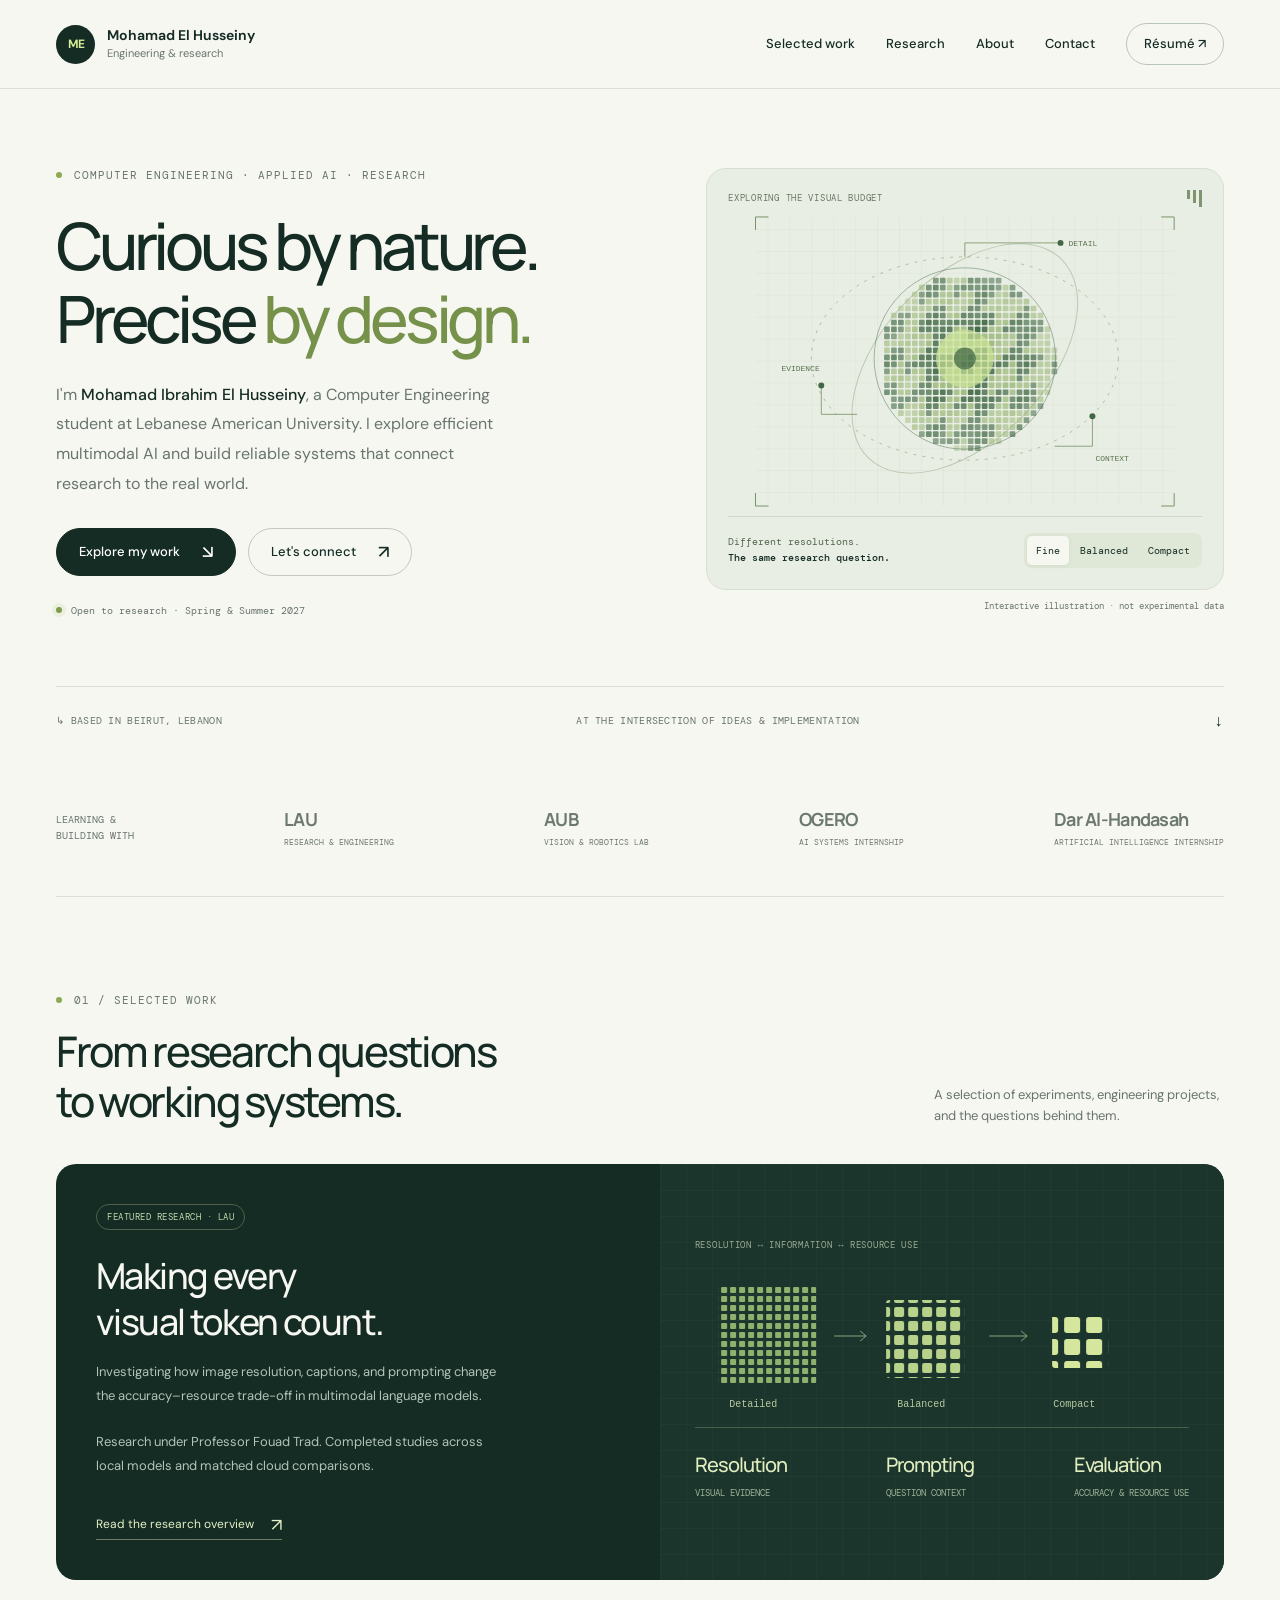
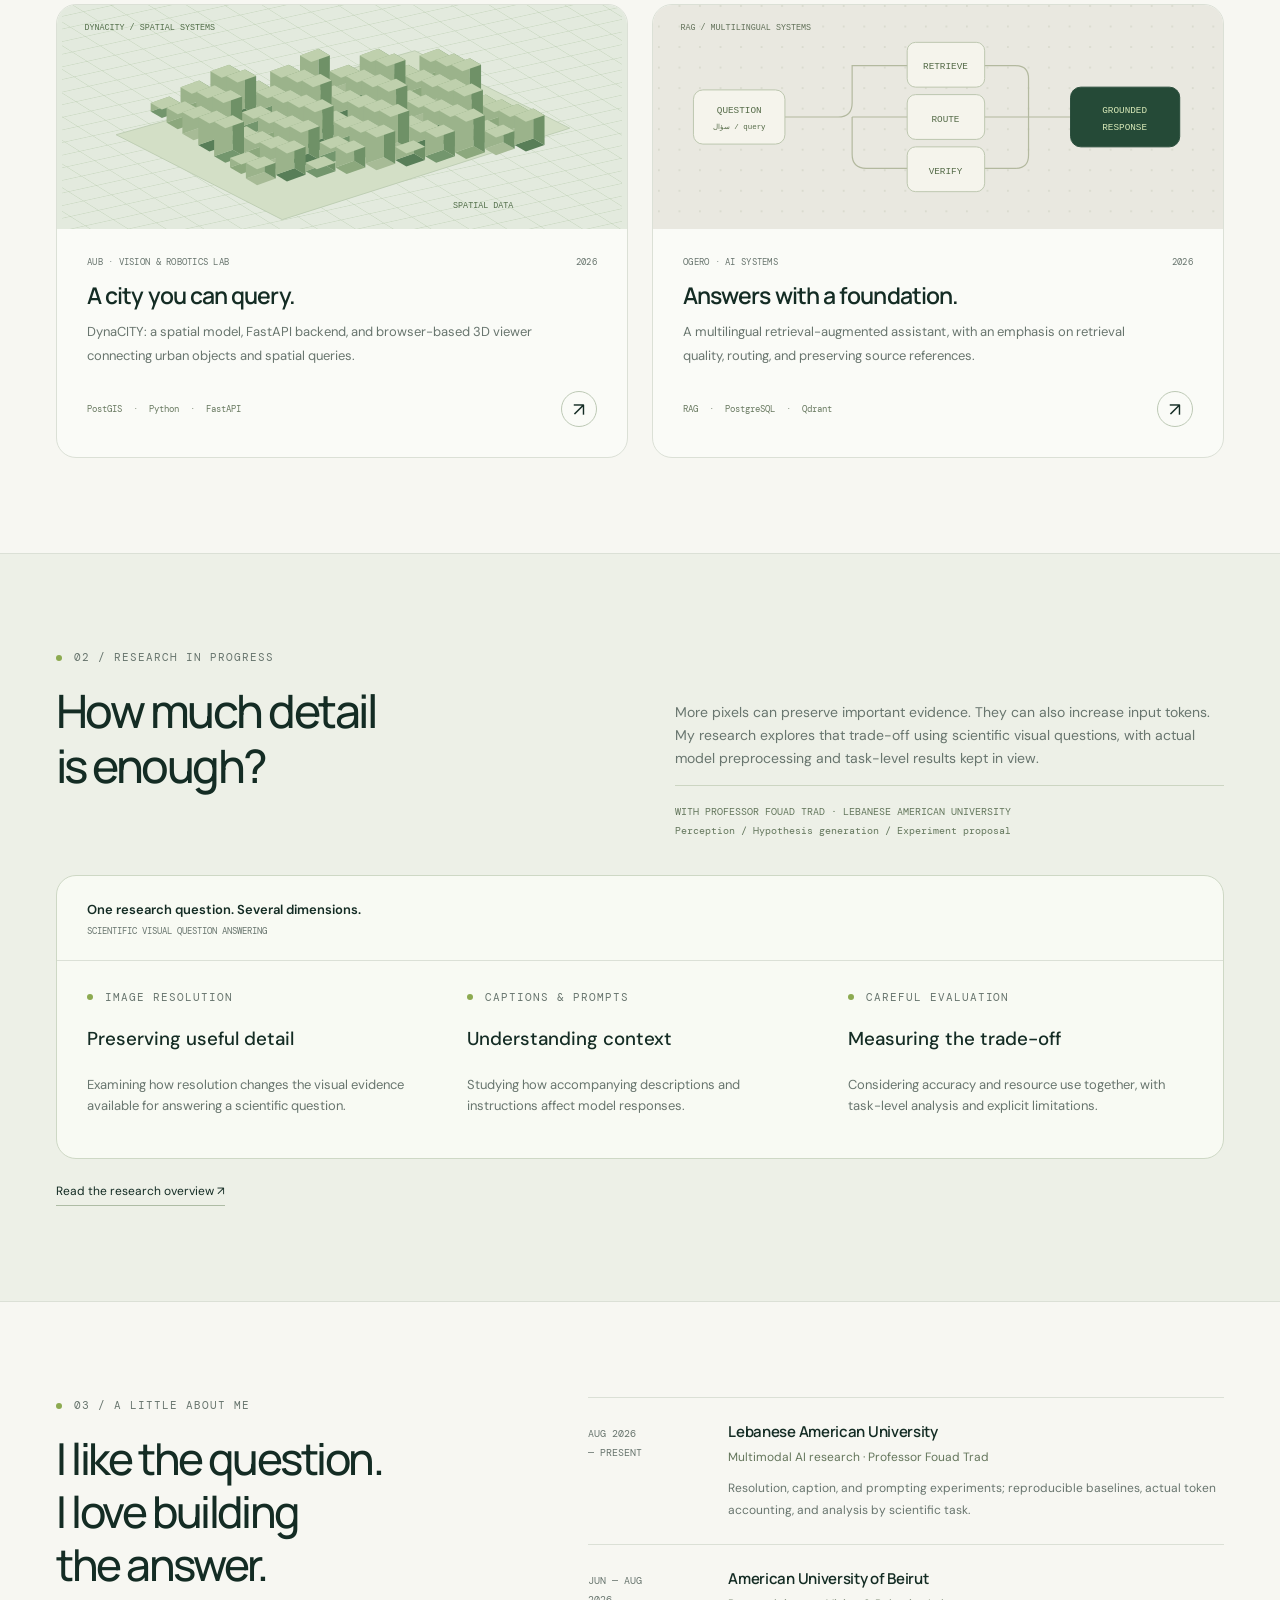
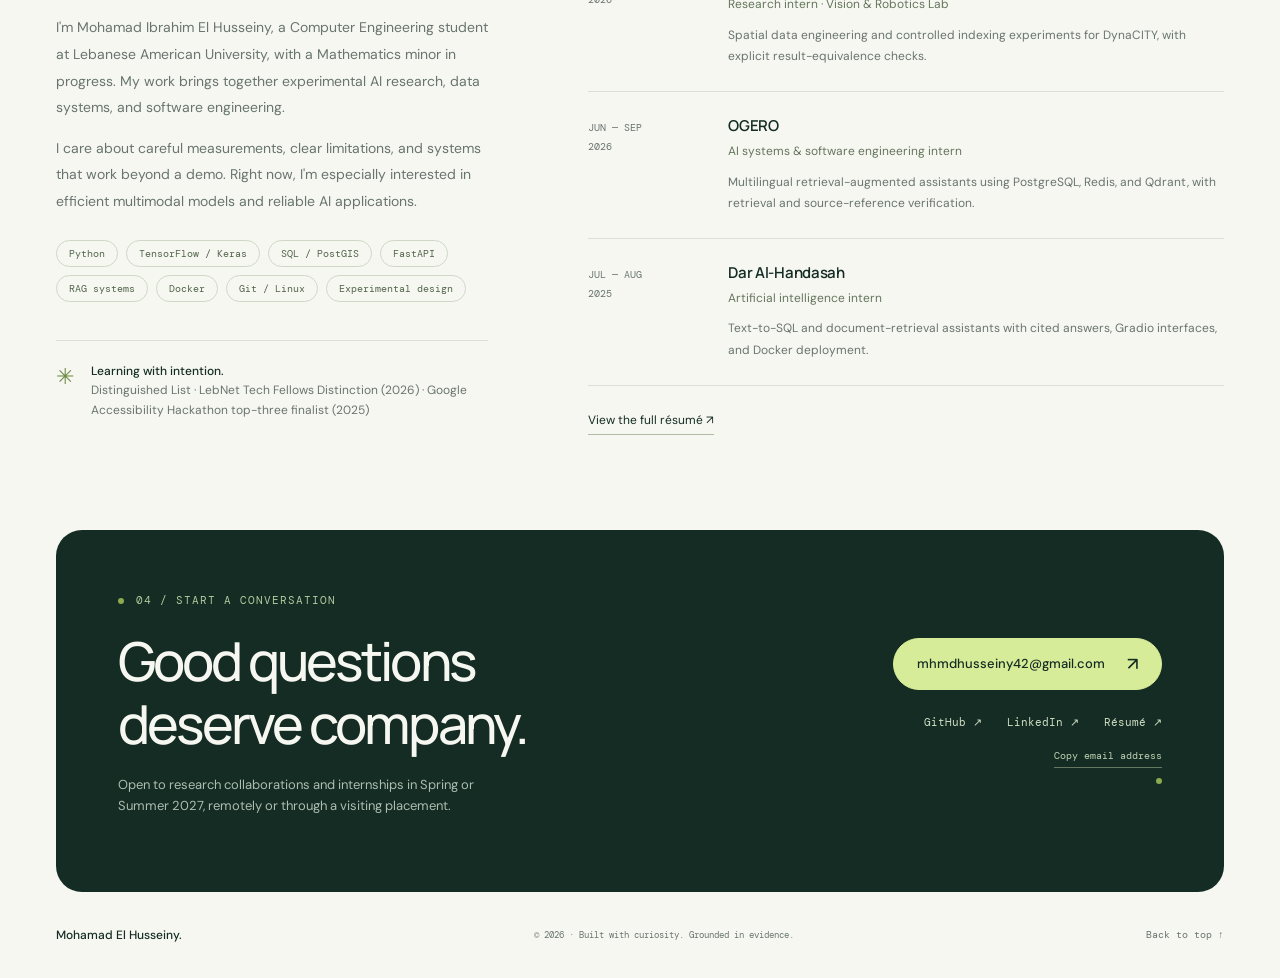
==== commit 0afd6d01: "Update portfolio identity, URLs and search metadata" ====
--- a/index.html
+++ b/index.html
@@ -1,7 +1,7 @@
-<!doctype html><html lang="en"><head><meta charset="utf-8"><meta name="viewport" content="width=device-width,initial-scale=1"><link rel="canonical" href="https://mohamad7604.github.io/"><meta property="og:url" content="https://mohamad7604.github.io/"><meta name="theme-color" content="#142c24"><meta name="description" content="Mohamad Ibrahim El Husseiny — Computer Engineering at Lebanese American University. Research in efficient multimodal AI, spatial systems, and reliable software."><meta property="og:type" content="website"><meta property="og:title" content="Mohamad El Husseiny — Engineering & Research"><meta property="og:description" content="Exploring efficient multimodal AI. Building systems with purpose."><title>Mohamad El Husseiny — Engineering & Research</title><link rel="icon" href="assets/favicon.svg" type="image/svg+xml"><link rel="stylesheet" href="assets/style.css"><script src="assets/app.js" defer></script></head><body><a class="skip" href="#main">Skip to content</a><header class="header"><div class="wrap header-inner"><a class="brand" href="index.html" aria-label="Mohamad El Husseiny, home"><span class="monogram" aria-hidden="true">ME</span><span>Mohamad El Husseiny<small>Engineering & research</small></span></a><button class="menu-button" aria-label="Open navigation" aria-expanded="false" aria-controls="navigation">☰</button><nav class="nav" id="navigation" aria-label="Main navigation"><a href="index.html#work">Selected work</a><a href="index.html#research">Research</a><a href="index.html#about">About</a><a href="index.html#contact">Contact</a><a class="resume-link" href="resume.html">Résumé <span aria-hidden="true">↗</span></a></nav></div></header><main id="main"><section class="hero wrap"><div class="hero-grid"><div><div class="eyebrow">COMPUTER ENGINEERING · APPLIED AI · RESEARCH</div><h1>Curious by nature.<br>Precise <em>by design.</em></h1><p class="intro">I'm <strong>Mohamad El Husseiny</strong>, a Computer Engineering student at Lebanese American University. I explore efficient multimodal AI and build reliable systems that connect research to the real world.</p><div class="actions"><a class="button" href="#work">Explore my work <span class="arrow" aria-hidden="true">↘</span></a><a class="button light" href="mailto:mhmdhusseiny42@gmail.com">Let's connect <span class="arrow" aria-hidden="true">↗</span></a></div><div class="availability"><span class="dot" aria-hidden="true"></span>Open to research · Spring & Summer 2027</div></div><div class="visual" aria-label="Interactive illustration of visual detail at different resolutions"><div class="visual-frame"><div class="visual-top"><span>EXPLORING THE VISUAL BUDGET</span><span class="signal" aria-hidden="true"><i></i><i></i><i></i></span></div><svg class="visual-canvas" viewBox="0 0 440 310" aria-hidden="true"><defs><pattern id="microgrid" width="22" height="22" patternUnits="userSpaceOnUse"><path d="M22 0H0V22" fill="none" stroke="#b5c5a9" stroke-width=".6" opacity=".5"/></pattern><linearGradient id="sphere" x1="0" y1="0" x2="1" y2="1"><stop stop-color="#bfda88"/><stop offset="1" stop-color="#49734a"/></linearGradient><filter id="cellBlur"><feGaussianBlur stdDeviation="0"/></filter></defs><rect x="10" y="10" width="420" height="290" fill="url(#microgrid)"/><ellipse cx="220" cy="152" rx="154" ry="102" fill="none" stroke="#8ca77e" stroke-dasharray="3 6" opacity=".65"/><ellipse cx="220" cy="152" rx="82" ry="139" transform="rotate(44 220 152)" fill="none" stroke="#9fb191" opacity=".6"/><g id="hero-pixels"></g><circle cx="220" cy="152" r="91" fill="none" stroke="#31583c" stroke-width=".8" opacity=".5"/><path d="M220 50V36h96M310 240h38v-30M112 208H76v-29" fill="none" stroke="#769064" stroke-width=".8"/><circle cx="316" cy="36" r="3" fill="#426746"/><circle cx="348" cy="210" r="3" fill="#426746"/><circle cx="76" cy="179" r="3" fill="#426746"/><text x="324" y="39" fill="#5c7450" font-family="monospace" font-size="8">DETAIL</text><text x="351" y="255" fill="#5c7450" font-family="monospace" font-size="8">CONTEXT</text><text x="36" y="165" fill="#5c7450" font-family="monospace" font-size="8">EVIDENCE</text><path d="M10 23V10h13M417 10h13v13M430 287v13h-13M23 300H10v-13" stroke="#78936c" fill="none"/></svg><div class="visual-bottom"><p>Different resolutions.<br><b>The same research question.</b></p><div class="hero-scale" aria-label="Illustration resolution"><button type="button" data-detail="fine" aria-pressed="true">Fine</button><button type="button" data-detail="balanced" aria-pressed="false">Balanced</button><button type="button" data-detail="compact" aria-pressed="false">Compact</button></div></div></div><p class="visual-note">Interactive illustration · not experimental data</p></div></div><div class="hero-end"><span class="location">↳ BASED IN BEIRUT, LEBANON</span><span>AT THE INTERSECTION OF IDEAS & IMPLEMENTATION</span><a class="scroll" href="#work" aria-label="Scroll to selected work">↓</a></div></section><div class="wrap affiliations"><span class="label">LEARNING &<br>BUILDING WITH</span><span class="org">LAU<small>RESEARCH & ENGINEERING</small></span><span class="org">AUB<small>VISION & ROBOTICS LAB</small></span><span class="org">OGERO<small>AI SYSTEMS INTERNSHIP</small></span><span class="org">Dar Al-Handasah<small>ARTIFICIAL INTELLIGENCE INTERNSHIP</small></span></div>
+<!doctype html><html lang="en"><head><meta charset="utf-8"><meta name="viewport" content="width=device-width,initial-scale=1"><meta name="theme-color" content="#142c24"><title>Mohamad Ibrahim El Husseiny | AI Research &amp; Engineering</title><meta name="description" content="Mohamad Ibrahim El Husseiny is a Computer Engineering student at Lebanese American University researching efficient multimodal AI and building applied software systems."><meta name="author" content="Mohamad Ibrahim El Husseiny"><meta property="og:type" content="website"><meta property="og:site_name" content="Mohamad Ibrahim El Husseiny"><meta property="og:title" content="Mohamad Ibrahim El Husseiny | AI Research &amp; Engineering"><meta property="og:description" content="Mohamad Ibrahim El Husseiny is a Computer Engineering student at Lebanese American University researching efficient multimodal AI and building applied software systems."><meta name="twitter:card" content="summary"><link rel="canonical" href="https://mohamad-elhusseiny.github.io/"><meta property="og:url" content="https://mohamad-elhusseiny.github.io/"><meta name="robots" content="index, follow"><script type="application/ld+json">{"@context": "https://schema.org", "@graph": [{"@type": "Person", "@id": "https://mohamad-elhusseiny.github.io/#person", "name": "Mohamad Ibrahim El Husseiny", "alternateName": ["Mohamad El Husseiny", "Mohamad El-Husseiny"], "url": "https://mohamad-elhusseiny.github.io/", "jobTitle": "Computer Engineering student", "affiliation": {"@type": "CollegeOrUniversity", "name": "Lebanese American University", "url": "https://www.lau.edu.lb/"}, "sameAs": ["https://github.com/Mohamad-ElHusseiny", "https://www.linkedin.com/in/mohamad-el-husseiny/"]}, {"@type": "WebSite", "@id": "https://mohamad-elhusseiny.github.io/#website", "url": "https://mohamad-elhusseiny.github.io/", "name": "Mohamad Ibrahim El Husseiny", "alternateName": ["Mohamad El Husseiny", "Mohamad El-Husseiny"], "publisher": {"@id": "https://mohamad-elhusseiny.github.io/#person"}}, {"@type": "ProfilePage", "@id": "https://mohamad-elhusseiny.github.io/#webpage", "url": "https://mohamad-elhusseiny.github.io/", "name": "Mohamad Ibrahim El Husseiny | AI Research & Engineering", "isPartOf": {"@id": "https://mohamad-elhusseiny.github.io/#website"}, "inLanguage": "en", "mainEntity": {"@id": "https://mohamad-elhusseiny.github.io/#person"}}]}</script><link rel="icon" href="assets/favicon.svg" type="image/svg+xml"><link rel="stylesheet" href="assets/style.css"><script src="assets/app.js" defer></script></head><body><a class="skip" href="#main">Skip to content</a><header class="header"><div class="wrap header-inner"><a class="brand" href="index.html" aria-label="Mohamad El Husseiny, home"><span class="monogram" aria-hidden="true">ME</span><span>Mohamad El Husseiny<small>Engineering & research</small></span></a><button class="menu-button" aria-label="Open navigation" aria-expanded="false" aria-controls="navigation">☰</button><nav class="nav" id="navigation" aria-label="Main navigation"><a href="index.html#work">Selected work</a><a href="index.html#research">Research</a><a href="index.html#about">About</a><a href="index.html#contact">Contact</a><a class="resume-link" href="resume.html">Résumé <span aria-hidden="true">↗</span></a></nav></div></header><main id="main"><section class="hero wrap"><div class="hero-grid"><div><div class="eyebrow">COMPUTER ENGINEERING · APPLIED AI · RESEARCH</div><h1>Curious by nature.<br>Precise <em>by design.</em></h1><p class="intro">I'm <strong>Mohamad Ibrahim El Husseiny</strong>, a Computer Engineering student at Lebanese American University. I explore efficient multimodal AI and build reliable systems that connect research to the real world.</p><div class="actions"><a class="button" href="#work">Explore my work <span class="arrow" aria-hidden="true">↘</span></a><a class="button light" href="mailto:mhmdhusseiny42@gmail.com">Let's connect <span class="arrow" aria-hidden="true">↗</span></a></div><div class="availability"><span class="dot" aria-hidden="true"></span>Open to research · Spring & Summer 2027</div></div><div class="visual" aria-label="Interactive illustration of visual detail at different resolutions"><div class="visual-frame"><div class="visual-top"><span>EXPLORING THE VISUAL BUDGET</span><span class="signal" aria-hidden="true"><i></i><i></i><i></i></span></div><svg class="visual-canvas" viewBox="0 0 440 310" aria-hidden="true"><defs><pattern id="microgrid" width="22" height="22" patternUnits="userSpaceOnUse"><path d="M22 0H0V22" fill="none" stroke="#b5c5a9" stroke-width=".6" opacity=".5"/></pattern><linearGradient id="sphere" x1="0" y1="0" x2="1" y2="1"><stop stop-color="#bfda88"/><stop offset="1" stop-color="#49734a"/></linearGradient><filter id="cellBlur"><feGaussianBlur stdDeviation="0"/></filter></defs><rect x="10" y="10" width="420" height="290" fill="url(#microgrid)"/><ellipse cx="220" cy="152" rx="154" ry="102" fill="none" stroke="#8ca77e" stroke-dasharray="3 6" opacity=".65"/><ellipse cx="220" cy="152" rx="82" ry="139" transform="rotate(44 220 152)" fill="none" stroke="#9fb191" opacity=".6"/><g id="hero-pixels"></g><circle cx="220" cy="152" r="91" fill="none" stroke="#31583c" stroke-width=".8" opacity=".5"/><path d="M220 50V36h96M310 240h38v-30M112 208H76v-29" fill="none" stroke="#769064" stroke-width=".8"/><circle cx="316" cy="36" r="3" fill="#426746"/><circle cx="348" cy="210" r="3" fill="#426746"/><circle cx="76" cy="179" r="3" fill="#426746"/><text x="324" y="39" fill="#5c7450" font-family="monospace" font-size="8">DETAIL</text><text x="351" y="255" fill="#5c7450" font-family="monospace" font-size="8">CONTEXT</text><text x="36" y="165" fill="#5c7450" font-family="monospace" font-size="8">EVIDENCE</text><path d="M10 23V10h13M417 10h13v13M430 287v13h-13M23 300H10v-13" stroke="#78936c" fill="none"/></svg><div class="visual-bottom"><p>Different resolutions.<br><b>The same research question.</b></p><div class="hero-scale" aria-label="Illustration resolution"><button type="button" data-detail="fine" aria-pressed="true">Fine</button><button type="button" data-detail="balanced" aria-pressed="false">Balanced</button><button type="button" data-detail="compact" aria-pressed="false">Compact</button></div></div></div><p class="visual-note">Interactive illustration · not experimental data</p></div></div><div class="hero-end"><span class="location">↳ BASED IN BEIRUT, LEBANON</span><span>AT THE INTERSECTION OF IDEAS & IMPLEMENTATION</span><a class="scroll" href="#work" aria-label="Scroll to selected work">↓</a></div></section><div class="wrap affiliations"><span class="label">LEARNING &<br>BUILDING WITH</span><span class="org">LAU<small>RESEARCH & ENGINEERING</small></span><span class="org">AUB<small>VISION & ROBOTICS LAB</small></span><span class="org">OGERO<small>AI SYSTEMS INTERNSHIP</small></span><span class="org">Dar Al-Handasah<small>ARTIFICIAL INTELLIGENCE INTERNSHIP</small></span></div>
 <section class="section wrap" id="work"><div class="eyebrow">01 / SELECTED WORK</div><div class="section-heading"><h2>From research questions<br>to working systems.</h2><p>A selection of experiments, engineering projects, and the questions behind them.</p></div><article class="feature reveal"><div class="feature-copy"><span class="tag">FEATURED RESEARCH · LAU</span><h3>Making every<br>visual token count.</h3><p>Investigating how image resolution, captions, and prompting change the accuracy–resource trade-off in multimodal language models.</p><p>Research under Professor Fouad Trad. Completed studies across local models and matched cloud comparisons.</p><a class="text-link" href="research.html">Read the research overview <span class="arrow" aria-hidden="true">↗</span></a></div><div class="feature-art"><span class="panel-label">RESOLUTION ↔ INFORMATION ↔ RESOURCE USE</span><svg class="study-schematic" viewBox="0 0 460 176" aria-hidden="true"><defs><pattern id="dense" width="9" height="9" patternUnits="userSpaceOnUse"><rect width="6" height="6" rx="1" fill="#90b16e"/></pattern><pattern id="mid" width="14" height="14" patternUnits="userSpaceOnUse"><rect width="10" height="10" rx="2" fill="#b9d28b"/></pattern><pattern id="sparse" width="22" height="22" patternUnits="userSpaceOnUse"><rect width="16" height="16" rx="3" fill="#d5e79c"/></pattern></defs><rect x="6" y="35" width="98" height="98" fill="url(#dense)" rx="3"/><rect x="174" y="49" width="78" height="78" fill="url(#mid)" rx="3"/><rect x="340" y="61" width="56" height="56" fill="url(#sparse)" rx="3"/><path d="M122 85h32m-6-5 6 5-6 5M277 85h38m-6-5 6 5-6 5" fill="none" stroke="#8ba27b"/><text x="17" y="156" font-family="monospace" font-size="10" fill="#b7ca9f">Detailed</text><text x="185" y="156" font-family="monospace" font-size="10" fill="#b7ca9f">Balanced</text><text x="341" y="156" font-family="monospace" font-size="10" fill="#b7ca9f">Compact</text></svg><div class="study-stats"><div><strong style="font-size:20px">Resolution</strong><span>VISUAL EVIDENCE</span></div><div><strong style="font-size:20px">Prompting</strong><span>QUESTION CONTEXT</span></div><div><strong style="font-size:20px">Evaluation</strong><span>ACCURACY & RESOURCE USE</span></div></div></div></article><div class="projects"><article class="project reveal"><div class="project-art city"><svg viewBox="0 0 600 240" aria-hidden="true"><defs><pattern id="citygrid" width="30" height="20" patternUnits="userSpaceOnUse" patternTransform="matrix(1 -.22 .8 .5 0 120)"><path d="M30 0H0V20" fill="none" stroke="#b9cbae" stroke-width="1"/></pattern></defs><rect width="600" height="240" fill="url(#citygrid)"/><path d="m58 139 320-90 166 83-308 98Z" fill="#d3dfc6" stroke="#bdcdb2"/><path d="M95 114l20 -7 12 7 -20 7Z" fill="#73966d"/><path d="M95 114v-9l20 -7v9Z" fill="#9bb38b"/><path d="M115 107l12 7v-9l-12 -7Z" fill="#6f9167"/><path d="M95 105l20 -7 12 7 -20 7Z" fill="#bfd0ad"/><path d="M127 110l20 -7 12 7 -20 7Z" fill="#8ca87d"/><path d="M127 110v-22l20 -7v22Z" fill="#9bb38b"/><path d="M147 103l12 7v-22l-12 -7Z" fill="#6f9167"/><path d="M127 88l20 -7 12 7 -20 7Z" fill="#bfd0ad"/><path d="M159 106l20 -7 12 7 -20 7Z" fill="#a7bb96"/><path d="M159 106v-35l20 -7v35Z" fill="#9bb38b"/><path d="M179 99l12 7v-35l-12 -7Z" fill="#6f9167"/><path d="M159 71l20 -7 12 7 -20 7Z" fill="#bfd0ad"/><path d="M191 102l20 -7 12 7 -20 7Z" fill="#587e58"/><path d="M191 102v-14l20 -7v14Z" fill="#9bb38b"/><path d="M211 95l12 7v-14l-12 -7Z" fill="#6f9167"/><path d="M191 88l20 -7 12 7 -20 7Z" fill="#bfd0ad"/><path d="M223 98l20 -7 12 7 -20 7Z" fill="#73966d"/><path d="M223 98v-27l20 -7v27Z" fill="#9bb38b"/><path d="M243 91l12 7v-27l-12 -7Z" fill="#6f9167"/><path d="M223 71l20 -7 12 7 -20 7Z" fill="#bfd0ad"/><path d="M255 94l20 -7 12 7 -20 7Z" fill="#8ca87d"/><path d="M255 94v-40l20 -7v40Z" fill="#9bb38b"/><path d="M275 87l12 7v-40l-12 -7Z" fill="#6f9167"/><path d="M255 54l20 -7 12 7 -20 7Z" fill="#bfd0ad"/><path d="M287 90l20 -7 12 7 -20 7Z" fill="#a7bb96"/><path d="M287 90v-19l20 -7v19Z" fill="#9bb38b"/><path d="M307 83l12 7v-19l-12 -7Z" fill="#6f9167"/><path d="M287 71l20 -7 12 7 -20 7Z" fill="#bfd0ad"/><path d="M319 86l20 -7 12 7 -20 7Z" fill="#587e58"/><path d="M319 86v-32l20 -7v32Z" fill="#9bb38b"/><path d="M339 79l12 7v-32l-12 -7Z" fill="#6f9167"/><path d="M319 54l20 -7 12 7 -20 7Z" fill="#bfd0ad"/><path d="M351 82l20 -7 12 7 -20 7Z" fill="#73966d"/><path d="M351 82v-11l20 -7v11Z" fill="#9bb38b"/><path d="M371 75l12 7v-11l-12 -7Z" fill="#6f9167"/><path d="M351 71l20 -7 12 7 -20 7Z" fill="#bfd0ad"/><path d="M383 78l20 -7 12 7 -20 7Z" fill="#8ca87d"/><path d="M383 78v-24l20 -7v24Z" fill="#9bb38b"/><path d="M403 71l12 7v-24l-12 -7Z" fill="#6f9167"/><path d="M383 54l20 -7 12 7 -20 7Z" fill="#bfd0ad"/><path d="M112 126l20 -7 12 7 -20 7Z" fill="#8ca87d"/><path d="M112 126v-16l20 -7v16Z" fill="#9bb38b"/><path d="M132 119l12 7v-16l-12 -7Z" fill="#6f9167"/><path d="M112 110l20 -7 12 7 -20 7Z" fill="#bfd0ad"/><path d="M144 122l20 -7 12 7 -20 7Z" fill="#a7bb96"/><path d="M144 122v-29l20 -7v29Z" fill="#9bb38b"/><path d="M164 115l12 7v-29l-12 -7Z" fill="#6f9167"/><path d="M144 93l20 -7 12 7 -20 7Z" fill="#bfd0ad"/><path d="M176 118l20 -7 12 7 -20 7Z" fill="#587e58"/><path d="M176 118v-42l20 -7v42Z" fill="#9bb38b"/><path d="M196 111l12 7v-42l-12 -7Z" fill="#6f9167"/><path d="M176 76l20 -7 12 7 -20 7Z" fill="#bfd0ad"/><path d="M208 114l20 -7 12 7 -20 7Z" fill="#73966d"/><path d="M208 114v-21l20 -7v21Z" fill="#9bb38b"/><path d="M228 107l12 7v-21l-12 -7Z" fill="#6f9167"/><path d="M208 93l20 -7 12 7 -20 7Z" fill="#bfd0ad"/><path d="M240 110l20 -7 12 7 -20 7Z" fill="#8ca87d"/><path d="M240 110v-34l20 -7v34Z" fill="#9bb38b"/><path d="M260 103l12 7v-34l-12 -7Z" fill="#6f9167"/><path d="M240 76l20 -7 12 7 -20 7Z" fill="#bfd0ad"/><path d="M272 106l20 -7 12 7 -20 7Z" fill="#a7bb96"/><path d="M272 106v-13l20 -7v13Z" fill="#9bb38b"/><path d="M292 99l12 7v-13l-12 -7Z" fill="#6f9167"/><path d="M272 93l20 -7 12 7 -20 7Z" fill="#bfd0ad"/><path d="M304 102l20 -7 12 7 -20 7Z" fill="#587e58"/><path d="M304 102v-26l20 -7v26Z" fill="#9bb38b"/><path d="M324 95l12 7v-26l-12 -7Z" fill="#6f9167"/><path d="M304 76l20 -7 12 7 -20 7Z" fill="#bfd0ad"/><path d="M336 98l20 -7 12 7 -20 7Z" fill="#73966d"/><path d="M336 98v-39l20 -7v39Z" fill="#9bb38b"/><path d="M356 91l12 7v-39l-12 -7Z" fill="#6f9167"/><path d="M336 59l20 -7 12 7 -20 7Z" fill="#bfd0ad"/><path d="M368 94l20 -7 12 7 -20 7Z" fill="#8ca87d"/><path d="M368 94v-18l20 -7v18Z" fill="#9bb38b"/><path d="M388 87l12 7v-18l-12 -7Z" fill="#6f9167"/><path d="M368 76l20 -7 12 7 -20 7Z" fill="#bfd0ad"/><path d="M400 90l20 -7 12 7 -20 7Z" fill="#a7bb96"/><path d="M400 90v-31l20 -7v31Z" fill="#9bb38b"/><path d="M420 83l12 7v-31l-12 -7Z" fill="#6f9167"/><path d="M400 59l20 -7 12 7 -20 7Z" fill="#bfd0ad"/><path d="M129 138l20 -7 12 7 -20 7Z" fill="#a7bb96"/><path d="M129 138v-23l20 -7v23Z" fill="#9bb38b"/><path d="M149 131l12 7v-23l-12 -7Z" fill="#6f9167"/><path d="M129 115l20 -7 12 7 -20 7Z" fill="#bfd0ad"/><path d="M161 134l20 -7 12 7 -20 7Z" fill="#587e58"/><path d="M161 134v-36l20 -7v36Z" fill="#9bb38b"/><path d="M181 127l12 7v-36l-12 -7Z" fill="#6f9167"/><path d="M161 98l20 -7 12 7 -20 7Z" fill="#bfd0ad"/><path d="M193 130l20 -7 12 7 -20 7Z" fill="#73966d"/><path d="M193 130v-15l20 -7v15Z" fill="#9bb38b"/><path d="M213 123l12 7v-15l-12 -7Z" fill="#6f9167"/><path d="M193 115l20 -7 12 7 -20 7Z" fill="#bfd0ad"/><path d="M225 126l20 -7 12 7 -20 7Z" fill="#8ca87d"/><path d="M225 126v-28l20 -7v28Z" fill="#9bb38b"/><path d="M245 119l12 7v-28l-12 -7Z" fill="#6f9167"/><path d="M225 98l20 -7 12 7 -20 7Z" fill="#bfd0ad"/><path d="M257 122l20 -7 12 7 -20 7Z" fill="#a7bb96"/><path d="M257 122v-41l20 -7v41Z" fill="#9bb38b"/><path d="M277 115l12 7v-41l-12 -7Z" fill="#6f9167"/><path d="M257 81l20 -7 12 7 -20 7Z" fill="#bfd0ad"/><path d="M289 118l20 -7 12 7 -20 7Z" fill="#587e58"/><path d="M289 118v-20l20 -7v20Z" fill="#9bb38b"/><path d="M309 111l12 7v-20l-12 -7Z" fill="#6f9167"/><path d="M289 98l20 -7 12 7 -20 7Z" fill="#bfd0ad"/><path d="M321 114l20 -7 12 7 -20 7Z" fill="#73966d"/><path d="M321 114v-33l20 -7v33Z" fill="#9bb38b"/><path d="M341 107l12 7v-33l-12 -7Z" fill="#6f9167"/><path d="M321 81l20 -7 12 7 -20 7Z" fill="#bfd0ad"/><path d="M353 110l20 -7 12 7 -20 7Z" fill="#8ca87d"/><path d="M353 110v-12l20 -7v12Z" fill="#9bb38b"/><path d="M373 103l12 7v-12l-12 -7Z" fill="#6f9167"/><path d="M353 98l20 -7 12 7 -20 7Z" fill="#bfd0ad"/><path d="M385 106l20 -7 12 7 -20 7Z" fill="#a7bb96"/><path d="M385 106v-25l20 -7v25Z" fill="#9bb38b"/><path d="M405 99l12 7v-25l-12 -7Z" fill="#6f9167"/><path d="M385 81l20 -7 12 7 -20 7Z" fill="#bfd0ad"/><path d="M417 102l20 -7 12 7 -20 7Z" fill="#587e58"/><path d="M417 102v-38l20 -7v38Z" fill="#9bb38b"/><path d="M437 95l12 7v-38l-12 -7Z" fill="#6f9167"/><path d="M417 64l20 -7 12 7 -20 7Z" fill="#bfd0ad"/><path d="M146 150l20 -7 12 7 -20 7Z" fill="#587e58"/><path d="M146 150v-30l20 -7v30Z" fill="#9bb38b"/><path d="M166 143l12 7v-30l-12 -7Z" fill="#6f9167"/><path d="M146 120l20 -7 12 7 -20 7Z" fill="#bfd0ad"/><path d="M178 146l20 -7 12 7 -20 7Z" fill="#73966d"/><path d="M178 146v-9l20 -7v9Z" fill="#9bb38b"/><path d="M198 139l12 7v-9l-12 -7Z" fill="#6f9167"/><path d="M178 137l20 -7 12 7 -20 7Z" fill="#bfd0ad"/><path d="M210 142l20 -7 12 7 -20 7Z" fill="#8ca87d"/><path d="M210 142v-22l20 -7v22Z" fill="#9bb38b"/><path d="M230 135l12 7v-22l-12 -7Z" fill="#6f9167"/><path d="M210 120l20 -7 12 7 -20 7Z" fill="#bfd0ad"/><path d="M242 138l20 -7 12 7 -20 7Z" fill="#a7bb96"/><path d="M242 138v-35l20 -7v35Z" fill="#9bb38b"/><path d="M262 131l12 7v-35l-12 -7Z" fill="#6f9167"/><path d="M242 103l20 -7 12 7 -20 7Z" fill="#bfd0ad"/><path d="M274 134l20 -7 12 7 -20 7Z" fill="#587e58"/><path d="M274 134v-14l20 -7v14Z" fill="#9bb38b"/><path d="M294 127l12 7v-14l-12 -7Z" fill="#6f9167"/><path d="M274 120l20 -7 12 7 -20 7Z" fill="#bfd0ad"/><path d="M306 130l20 -7 12 7 -20 7Z" fill="#73966d"/><path d="M306 130v-27l20 -7v27Z" fill="#9bb38b"/><path d="M326 123l12 7v-27l-12 -7Z" fill="#6f9167"/><path d="M306 103l20 -7 12 7 -20 7Z" fill="#bfd0ad"/><path d="M338 126l20 -7 12 7 -20 7Z" fill="#8ca87d"/><path d="M338 126v-40l20 -7v40Z" fill="#9bb38b"/><path d="M358 119l12 7v-40l-12 -7Z" fill="#6f9167"/><path d="M338 86l20 -7 12 7 -20 7Z" fill="#bfd0ad"/><path d="M370 122l20 -7 12 7 -20 7Z" fill="#a7bb96"/><path d="M370 122v-19l20 -7v19Z" fill="#9bb38b"/><path d="M390 115l12 7v-19l-12 -7Z" fill="#6f9167"/><path d="M370 103l20 -7 12 7 -20 7Z" fill="#bfd0ad"/><path d="M402 118l20 -7 12 7 -20 7Z" fill="#587e58"/><path d="M402 118v-32l20 -7v32Z" fill="#9bb38b"/><path d="M422 111l12 7v-32l-12 -7Z" fill="#6f9167"/><path d="M402 86l20 -7 12 7 -20 7Z" fill="#bfd0ad"/><path d="M434 114l20 -7 12 7 -20 7Z" fill="#73966d"/><path d="M434 114v-11l20 -7v11Z" fill="#9bb38b"/><path d="M454 107l12 7v-11l-12 -7Z" fill="#6f9167"/><path d="M434 103l20 -7 12 7 -20 7Z" fill="#bfd0ad"/><path d="M163 162l20 -7 12 7 -20 7Z" fill="#73966d"/><path d="M163 162v-37l20 -7v37Z" fill="#9bb38b"/><path d="M183 155l12 7v-37l-12 -7Z" fill="#6f9167"/><path d="M163 125l20 -7 12 7 -20 7Z" fill="#bfd0ad"/><path d="M195 158l20 -7 12 7 -20 7Z" fill="#8ca87d"/><path d="M195 158v-16l20 -7v16Z" fill="#9bb38b"/><path d="M215 151l12 7v-16l-12 -7Z" fill="#6f9167"/><path d="M195 142l20 -7 12 7 -20 7Z" fill="#bfd0ad"/><path d="M227 154l20 -7 12 7 -20 7Z" fill="#a7bb96"/><path d="M227 154v-29l20 -7v29Z" fill="#9bb38b"/><path d="M247 147l12 7v-29l-12 -7Z" fill="#6f9167"/><path d="M227 125l20 -7 12 7 -20 7Z" fill="#bfd0ad"/><path d="M259 150l20 -7 12 7 -20 7Z" fill="#587e58"/><path d="M259 150v-42l20 -7v42Z" fill="#9bb38b"/><path d="M279 143l12 7v-42l-12 -7Z" fill="#6f9167"/><path d="M259 108l20 -7 12 7 -20 7Z" fill="#bfd0ad"/><path d="M291 146l20 -7 12 7 -20 7Z" fill="#73966d"/><path d="M291 146v-21l20 -7v21Z" fill="#9bb38b"/><path d="M311 139l12 7v-21l-12 -7Z" fill="#6f9167"/><path d="M291 125l20 -7 12 7 -20 7Z" fill="#bfd0ad"/><path d="M323 142l20 -7 12 7 -20 7Z" fill="#8ca87d"/><path d="M323 142v-34l20 -7v34Z" fill="#9bb38b"/><path d="M343 135l12 7v-34l-12 -7Z" fill="#6f9167"/><path d="M323 108l20 -7 12 7 -20 7Z" fill="#bfd0ad"/><path d="M355 138l20 -7 12 7 -20 7Z" fill="#a7bb96"/><path d="M355 138v-13l20 -7v13Z" fill="#9bb38b"/><path d="M375 131l12 7v-13l-12 -7Z" fill="#6f9167"/><path d="M355 125l20 -7 12 7 -20 7Z" fill="#bfd0ad"/><path d="M387 134l20 -7 12 7 -20 7Z" fill="#587e58"/><path d="M387 134v-26l20 -7v26Z" fill="#9bb38b"/><path d="M407 127l12 7v-26l-12 -7Z" fill="#6f9167"/><path d="M387 108l20 -7 12 7 -20 7Z" fill="#bfd0ad"/><path d="M419 130l20 -7 12 7 -20 7Z" fill="#73966d"/><path d="M419 130v-39l20 -7v39Z" fill="#9bb38b"/><path d="M439 123l12 7v-39l-12 -7Z" fill="#6f9167"/><path d="M419 91l20 -7 12 7 -20 7Z" fill="#bfd0ad"/><path d="M451 126l20 -7 12 7 -20 7Z" fill="#8ca87d"/><path d="M451 126v-18l20 -7v18Z" fill="#9bb38b"/><path d="M471 119l12 7v-18l-12 -7Z" fill="#6f9167"/><path d="M451 108l20 -7 12 7 -20 7Z" fill="#bfd0ad"/><path d="M180 174l20 -7 12 7 -20 7Z" fill="#8ca87d"/><path d="M180 174v-10l20 -7v10Z" fill="#9bb38b"/><path d="M200 167l12 7v-10l-12 -7Z" fill="#6f9167"/><path d="M180 164l20 -7 12 7 -20 7Z" fill="#bfd0ad"/><path d="M212 170l20 -7 12 7 -20 7Z" fill="#a7bb96"/><path d="M212 170v-23l20 -7v23Z" fill="#9bb38b"/><path d="M232 163l12 7v-23l-12 -7Z" fill="#6f9167"/><path d="M212 147l20 -7 12 7 -20 7Z" fill="#bfd0ad"/><path d="M244 166l20 -7 12 7 -20 7Z" fill="#587e58"/><path d="M244 166v-36l20 -7v36Z" fill="#9bb38b"/><path d="M264 159l12 7v-36l-12 -7Z" fill="#6f9167"/><path d="M244 130l20 -7 12 7 -20 7Z" fill="#bfd0ad"/><path d="M276 162l20 -7 12 7 -20 7Z" fill="#73966d"/><path d="M276 162v-15l20 -7v15Z" fill="#9bb38b"/><path d="M296 155l12 7v-15l-12 -7Z" fill="#6f9167"/><path d="M276 147l20 -7 12 7 -20 7Z" fill="#bfd0ad"/><path d="M308 158l20 -7 12 7 -20 7Z" fill="#8ca87d"/><path d="M308 158v-28l20 -7v28Z" fill="#9bb38b"/><path d="M328 151l12 7v-28l-12 -7Z" fill="#6f9167"/><path d="M308 130l20 -7 12 7 -20 7Z" fill="#bfd0ad"/><path d="M340 154l20 -7 12 7 -20 7Z" fill="#a7bb96"/><path d="M340 154v-41l20 -7v41Z" fill="#9bb38b"/><path d="M360 147l12 7v-41l-12 -7Z" fill="#6f9167"/><path d="M340 113l20 -7 12 7 -20 7Z" fill="#bfd0ad"/><path d="M372 150l20 -7 12 7 -20 7Z" fill="#587e58"/><path d="M372 150v-20l20 -7v20Z" fill="#9bb38b"/><path d="M392 143l12 7v-20l-12 -7Z" fill="#6f9167"/><path d="M372 130l20 -7 12 7 -20 7Z" fill="#bfd0ad"/><path d="M404 146l20 -7 12 7 -20 7Z" fill="#73966d"/><path d="M404 146v-33l20 -7v33Z" fill="#9bb38b"/><path d="M424 139l12 7v-33l-12 -7Z" fill="#6f9167"/><path d="M404 113l20 -7 12 7 -20 7Z" fill="#bfd0ad"/><path d="M436 142l20 -7 12 7 -20 7Z" fill="#8ca87d"/><path d="M436 142v-12l20 -7v12Z" fill="#9bb38b"/><path d="M456 135l12 7v-12l-12 -7Z" fill="#6f9167"/><path d="M436 130l20 -7 12 7 -20 7Z" fill="#bfd0ad"/><path d="M468 138l20 -7 12 7 -20 7Z" fill="#a7bb96"/><path d="M468 138v-25l20 -7v25Z" fill="#9bb38b"/><path d="M488 131l12 7v-25l-12 -7Z" fill="#6f9167"/><path d="M468 113l20 -7 12 7 -20 7Z" fill="#bfd0ad"/><path d="M197 186l20 -7 12 7 -20 7Z" fill="#a7bb96"/><path d="M197 186v-17l20 -7v17Z" fill="#9bb38b"/><path d="M217 179l12 7v-17l-12 -7Z" fill="#6f9167"/><path d="M197 169l20 -7 12 7 -20 7Z" fill="#bfd0ad"/><path d="M229 182l20 -7 12 7 -20 7Z" fill="#587e58"/><path d="M229 182v-30l20 -7v30Z" fill="#9bb38b"/><path d="M249 175l12 7v-30l-12 -7Z" fill="#6f9167"/><path d="M229 152l20 -7 12 7 -20 7Z" fill="#bfd0ad"/><path d="M261 178l20 -7 12 7 -20 7Z" fill="#73966d"/><path d="M261 178v-9l20 -7v9Z" fill="#9bb38b"/><path d="M281 171l12 7v-9l-12 -7Z" fill="#6f9167"/><path d="M261 169l20 -7 12 7 -20 7Z" fill="#bfd0ad"/><path d="M293 174l20 -7 12 7 -20 7Z" fill="#8ca87d"/><path d="M293 174v-22l20 -7v22Z" fill="#9bb38b"/><path d="M313 167l12 7v-22l-12 -7Z" fill="#6f9167"/><path d="M293 152l20 -7 12 7 -20 7Z" fill="#bfd0ad"/><path d="M325 170l20 -7 12 7 -20 7Z" fill="#a7bb96"/><path d="M325 170v-35l20 -7v35Z" fill="#9bb38b"/><path d="M345 163l12 7v-35l-12 -7Z" fill="#6f9167"/><path d="M325 135l20 -7 12 7 -20 7Z" fill="#bfd0ad"/><path d="M357 166l20 -7 12 7 -20 7Z" fill="#587e58"/><path d="M357 166v-14l20 -7v14Z" fill="#9bb38b"/><path d="M377 159l12 7v-14l-12 -7Z" fill="#6f9167"/><path d="M357 152l20 -7 12 7 -20 7Z" fill="#bfd0ad"/><path d="M389 162l20 -7 12 7 -20 7Z" fill="#73966d"/><path d="M389 162v-27l20 -7v27Z" fill="#9bb38b"/><path d="M409 155l12 7v-27l-12 -7Z" fill="#6f9167"/><path d="M389 135l20 -7 12 7 -20 7Z" fill="#bfd0ad"/><path d="M421 158l20 -7 12 7 -20 7Z" fill="#8ca87d"/><path d="M421 158v-40l20 -7v40Z" fill="#9bb38b"/><path d="M441 151l12 7v-40l-12 -7Z" fill="#6f9167"/><path d="M421 118l20 -7 12 7 -20 7Z" fill="#bfd0ad"/><path d="M453 154l20 -7 12 7 -20 7Z" fill="#a7bb96"/><path d="M453 154v-19l20 -7v19Z" fill="#9bb38b"/><path d="M473 147l12 7v-19l-12 -7Z" fill="#6f9167"/><path d="M453 135l20 -7 12 7 -20 7Z" fill="#bfd0ad"/><path d="M485 150l20 -7 12 7 -20 7Z" fill="#587e58"/><path d="M485 150v-32l20 -7v32Z" fill="#9bb38b"/><path d="M505 143l12 7v-32l-12 -7Z" fill="#6f9167"/><path d="M485 118l20 -7 12 7 -20 7Z" fill="#bfd0ad"/><g fill="#54704b" font-family="monospace" font-size="9"><text x="24" y="27">DYNACITY / SPATIAL SYSTEMS</text><text x="419" y="218">SPATIAL DATA</text></g></svg></div><div class="project-body"><div class="project-meta"><span>AUB · VISION & ROBOTICS LAB</span><span>2026</span></div><h3>A city you can query.</h3><p>DynaCITY: a spatial model, FastAPI backend, and browser-based 3D viewer connecting urban objects and spatial queries.</p><div class="project-bottom"><span class="tech">PostGIS · Python · FastAPI</span><button class="icon-button" data-modal="dynacity" aria-label="Read about DynaCITY">↗</button></div></div></article><article class="project reveal"><div class="project-art rag"><svg viewBox="0 0 600 240" aria-hidden="true"><defs><pattern id="raggrid" width="22" height="22" patternUnits="userSpaceOnUse"><circle cx="1" cy="1" r=".8" fill="#c5c8b8"/></pattern></defs><rect width="600" height="240" fill="url(#raggrid)"/><g fill="none" stroke="#b3b99f" stroke-width="1.3"><path d="M135 120h58q15 0 15-15V65h60M208 120h60M208 120v40q0 15 15 15h45M349 65h34q14 0 14 14v41h45M349 175h34q14 0 14-14v-41M349 120h94"/></g><g fill="#f5f4ec" stroke="#bac4ac"><rect x="38" y="91" width="98" height="58" rx="10"/><rect x="267" y="40" width="83" height="48" rx="9"/><rect x="267" y="96" width="83" height="48" rx="9"/><rect x="267" y="152" width="83" height="48" rx="9"/><rect x="442" y="88" width="117" height="64" rx="11" fill="#254a37" stroke="#254a37"/></g><g font-family="monospace" font-size="10" fill="#556b48" text-anchor="middle"><text x="87" y="116">QUESTION</text><text x="87" y="133" font-size="8">سؤال / query</text><text x="308" y="69">RETRIEVE</text><text x="308" y="125">ROUTE</text><text x="308" y="181">VERIFY</text><text x="500" y="116" fill="#d7e8b7">GROUNDED</text><text x="500" y="134" fill="#d7e8b7">RESPONSE</text></g><text x="24" y="27" fill="#64735b" font-family="monospace" font-size="9">RAG / MULTILINGUAL SYSTEMS</text></svg></div><div class="project-body"><div class="project-meta"><span>OGERO · AI SYSTEMS</span><span>2026</span></div><h3>Answers with a foundation.</h3><p>A multilingual retrieval-augmented assistant, with an emphasis on retrieval quality, routing, and preserving source references.</p><div class="project-bottom"><span class="tech">RAG · PostgreSQL · Qdrant</span><button class="icon-button" data-modal="rag" aria-label="Read about multilingual RAG">↗</button></div></div></article></div></section>
 <section class="section research-section" id="research"><div class="wrap"><div class="research-intro"><div><div class="eyebrow">02 / RESEARCH IN PROGRESS</div><h2>How much detail<br>is enough?</h2></div><div class="research-context"><p>More pixels can preserve important evidence. They can also increase input tokens. My research explores that trade-off using scientific visual questions, with actual model preprocessing and task-level results kept in view.</p><div class="context-meta">WITH PROFESSOR FOUAD TRAD · LEBANESE AMERICAN UNIVERSITY<br>Perception / Hypothesis generation / Experiment proposal</div></div></div><div class="explorer"><div class="explorer-header"><div class="explorer-title">One research question. Several dimensions.<span>SCIENTIFIC VISUAL QUESTION ANSWERING</span></div></div><div class="explorer-content" style="grid-template-columns:repeat(auto-fit,minmax(180px,1fr))"><div><div class="eyebrow">IMAGE RESOLUTION</div><h3 style="font-weight:500">Preserving useful detail</h3><p style="font-size:13px;color:var(--muted)">Examining how resolution changes the visual evidence available for answering a scientific question.</p></div><div><div class="eyebrow">CAPTIONS & PROMPTS</div><h3 style="font-weight:500">Understanding context</h3><p style="font-size:13px;color:var(--muted)">Studying how accompanying descriptions and instructions affect model responses.</p></div><div><div class="eyebrow">CAREFUL EVALUATION</div><h3 style="font-weight:500">Measuring the trade-off</h3><p style="font-size:13px;color:var(--muted)">Considering accuracy and resource use together, with task-level analysis and explicit limitations.</p></div></div></div><div class="research-links"><a class="text-link" href="research.html">Read the research overview ↗</a></div></div></section>
 <section class="section wrap about" id="about"><div class="about-grid"><div><div class="eyebrow">03 / A LITTLE ABOUT ME</div><h2>I like the question.<br>I love building<br>the answer.</h2><p class="bio">I'm Mohamad Ibrahim El Husseiny, a Computer Engineering student at Lebanese American University, with a Mathematics minor in progress. My work brings together experimental AI research, data systems, and software engineering.</p><p class="bio">I care about careful measurements, clear limitations, and systems that work beyond a demo. Right now, I'm especially interested in efficient multimodal models and reliable AI applications.</p><div class="skill-list" aria-label="Selected skills"><span>Python</span><span>TensorFlow / Keras</span><span>SQL / PostGIS</span><span>FastAPI</span><span>RAG systems</span><span>Docker</span><span>Git / Linux</span><span>Experimental design</span></div><div class="recognition"><span class="star" aria-hidden="true">✳</span><div><strong>Learning with intention.</strong><br>Distinguished List · LebNet Tech Fellows Distinction (2026) · Google Accessibility Hackathon top-three finalist (2025)</div></div></div><div class="timeline" aria-label="Experience timeline"><article class="timeline-item reveal"><div class="timeline-date">AUG 2026<br>— PRESENT</div><div><h3>Lebanese American University</h3><p class="role">Multimodal AI research · Professor Fouad Trad</p><p>Resolution, caption, and prompting experiments; reproducible baselines, actual token accounting, and analysis by scientific task.</p></div></article><article class="timeline-item reveal"><div class="timeline-date">JUN — AUG<br>2026</div><div><h3>American University of Beirut</h3><p class="role">Research intern · Vision & Robotics Lab</p><p>Spatial data engineering and controlled indexing experiments for DynaCITY, with explicit result-equivalence checks.</p></div></article><article class="timeline-item reveal"><div class="timeline-date">JUN — SEP<br>2026</div><div><h3>OGERO</h3><p class="role">AI systems & software engineering intern</p><p>Multilingual retrieval-augmented assistants using PostgreSQL, Redis, and Qdrant, with retrieval and source-reference verification.</p></div></article><article class="timeline-item reveal"><div class="timeline-date">JUL — AUG<br>2025</div><div><h3>Dar Al-Handasah</h3><p class="role">Artificial intelligence intern</p><p>Text-to-SQL and document-retrieval assistants with cited answers, Gradio interfaces, and Docker deployment.</p></div></article><a class="text-link" style="margin-top:25px" href="resume.html">View the full résumé ↗</a></div></div></section>
-<section class="wrap" id="contact"><div class="contact"><div><div class="eyebrow">04 / START A CONVERSATION</div><h2>Good questions<br>deserve company.</h2><p>Open to research collaborations and internships in Spring or Summer 2027, remotely or through a visiting placement.</p></div><div class="contact-right"><a class="button" href="mailto:mhmdhusseiny42@gmail.com">mhmdhusseiny42@gmail.com <span class="arrow" aria-hidden="true">↗</span></a><div class="socials"><a href="https://github.com/Mohamad7604" target="_blank" rel="noopener noreferrer">GitHub ↗</a><a href="https://www.linkedin.com/in/mohamad-el-husseiny" target="_blank" rel="noopener noreferrer">LinkedIn ↗</a><a href="resume.html">Résumé ↗</a></div><button class="copy-email" type="button">Copy email address</button><span id="copy-status" class="eyebrow" style="margin-top:10px;justify-content:flex-end;font-size:9px" role="status"></span></div></div></section>
+<section class="wrap" id="contact"><div class="contact"><div><div class="eyebrow">04 / START A CONVERSATION</div><h2>Good questions<br>deserve company.</h2><p>Open to research collaborations and internships in Spring or Summer 2027, remotely or through a visiting placement.</p></div><div class="contact-right"><a class="button" href="mailto:mhmdhusseiny42@gmail.com">mhmdhusseiny42@gmail.com <span class="arrow" aria-hidden="true">↗</span></a><div class="socials"><a href="https://github.com/Mohamad-ElHusseiny" target="_blank" rel="noopener noreferrer">GitHub ↗</a><a href="https://www.linkedin.com/in/mohamad-el-husseiny" target="_blank" rel="noopener noreferrer">LinkedIn ↗</a><a href="resume.html">Résumé ↗</a></div><button class="copy-email" type="button">Copy email address</button><span id="copy-status" class="eyebrow" style="margin-top:10px;justify-content:flex-end;font-size:9px" role="status"></span></div></div></section>
 </main><dialog class="modal" id="dynacity" aria-labelledby="dynacity-title"><button class="modal-close" aria-label="Close project details">×</button><div class="eyebrow">SPATIAL DATA / RESEARCH INTERNSHIP</div><h2 id="dynacity-title">DynaCITY: a city you can query.</h2><p>During my June–August 2026 research internship at AUB's Vision and Robotics Lab, I built a PostgreSQL/PostGIS city model containing urban objects, a FastAPI backend, and a browser-based 3D viewer.</p><h3>Engineering the experiment</h3><p>I designed controlled spatial-index benchmarks using pre-registered hypotheses, result-equivalence checks, and interleaved measurements. The work compared custom quadtree point lookup with PostgreSQL spatial indexing under controlled conditions.</p><p class="callout">Indexing performance depends on the setup and query type. The city illustration on this portfolio is a schematic, not the original viewer.</p><div class="skill-list"><span>PostgreSQL / PostGIS</span><span>FastAPI</span><span>Python</span><span>Spatial indexing</span></div></dialog>
 <dialog class="modal" id="rag" aria-labelledby="rag-title"><button class="modal-close" aria-label="Close project details">×</button><div class="eyebrow">RETRIEVAL / AI SYSTEMS INTERNSHIP</div><h2 id="rag-title">Multilingual answers grounded in source data.</h2><p>During my June–September 2026 internship at OGERO, I worked on a multilingual retrieval-augmented assistant using PostgreSQL, Redis, and Qdrant.</p><h3>Reliability beyond retrieval</h3><p>The work included evaluating retrieval, routing, and tool selection. I corrected missing ticket references using structured source records and checked reference preservation through regression tests.</p><p class="callout">This is a professional project summary. Private source records, ticket contents, credentials, and internal software are not included in this portfolio.</p><div class="skill-list"><span>RAG</span><span>PostgreSQL</span><span>Redis</span><span>Qdrant</span><span>Regression testing</span></div></dialog><footer class="wrap footer"><a class="footer-brand" href="index.html">Mohamad El Husseiny.</a><span>© 2026 · Built with curiosity. Grounded in evidence.</span><a class="back-top" href="#main">Back to top ↑</a></footer></body></html>
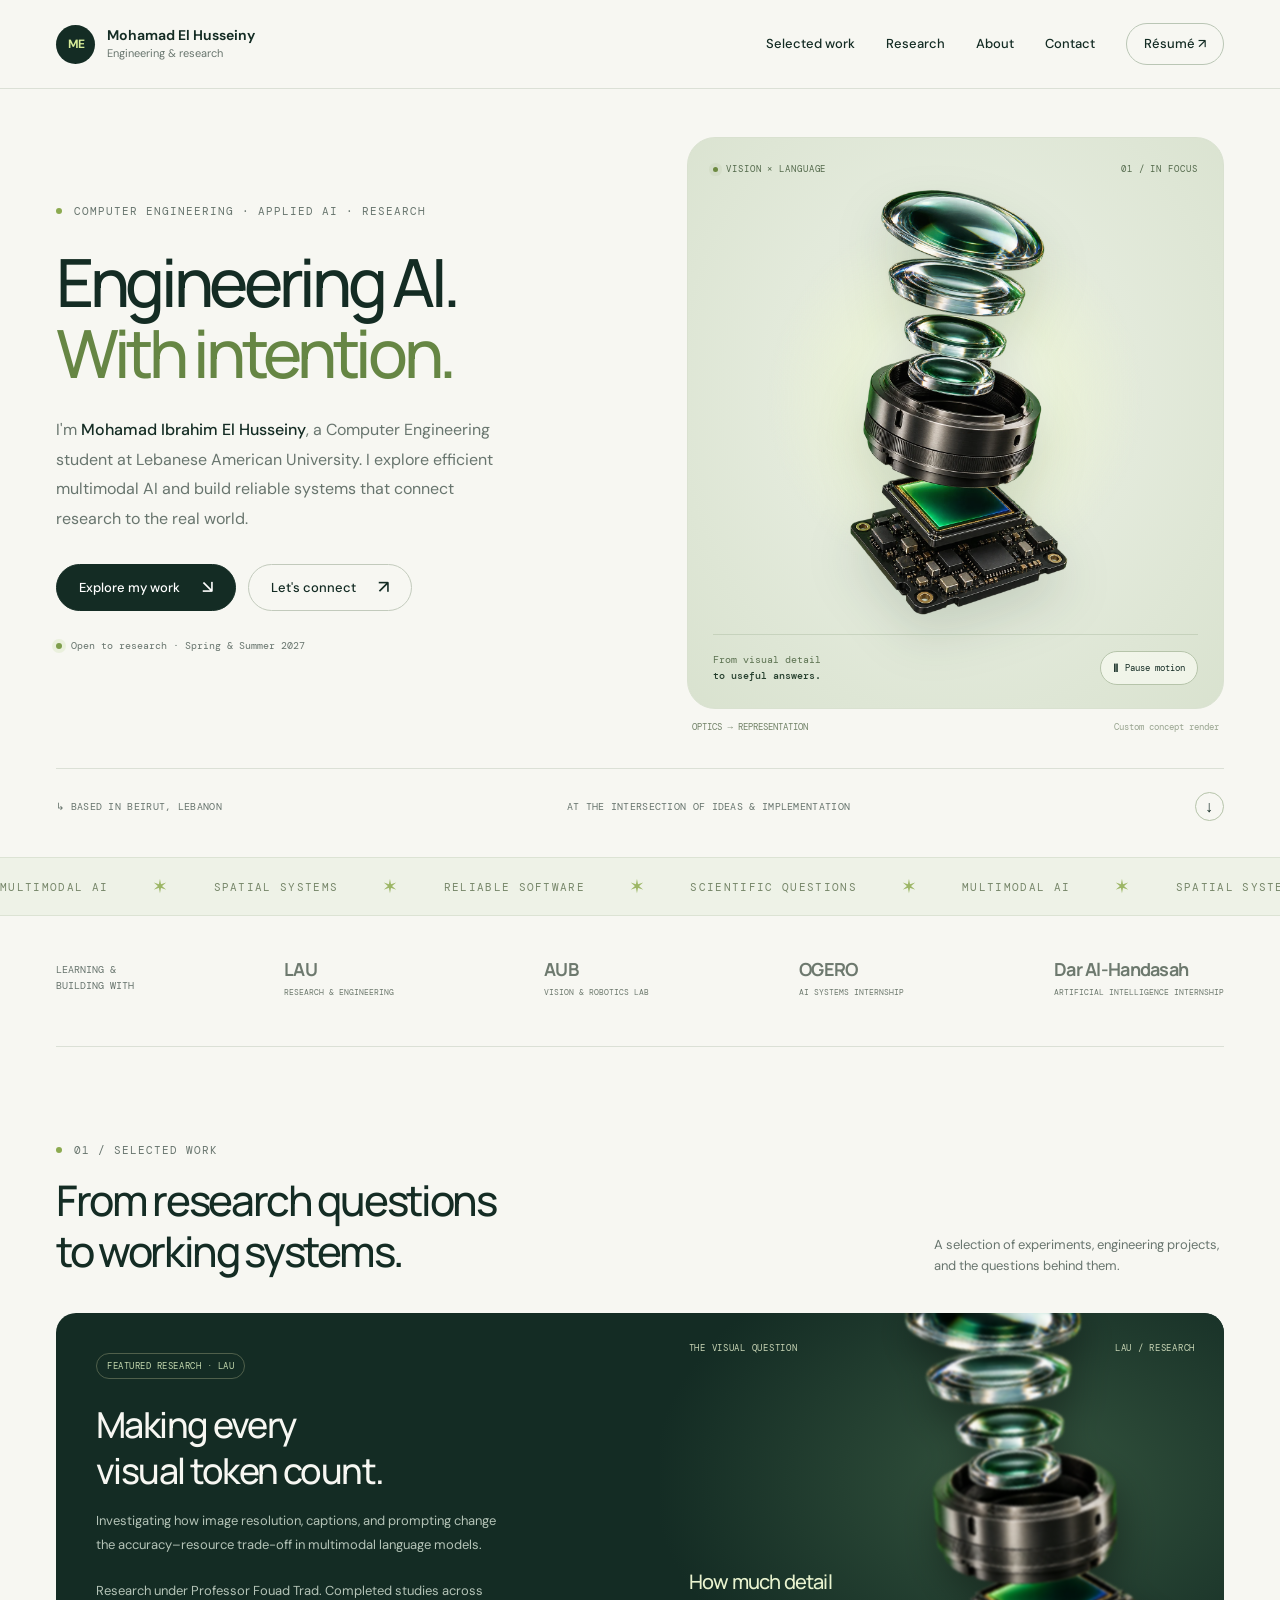
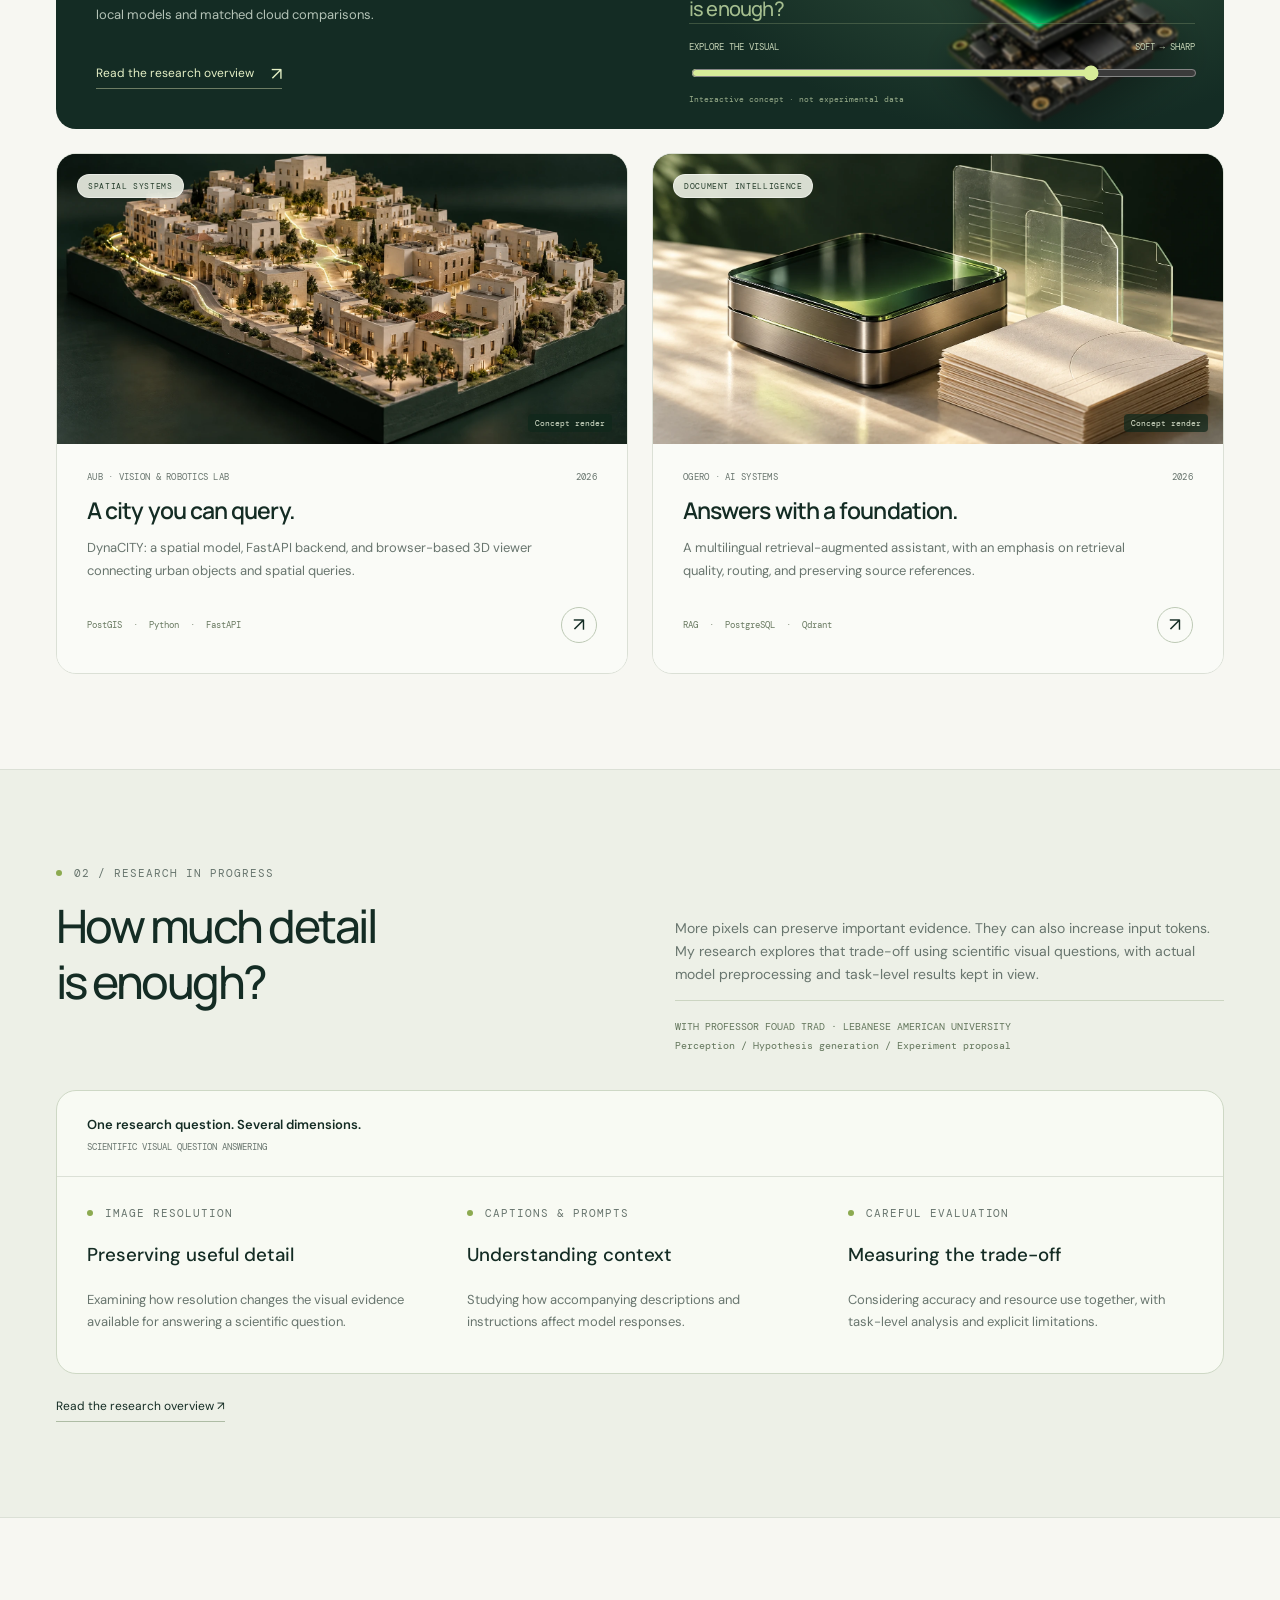
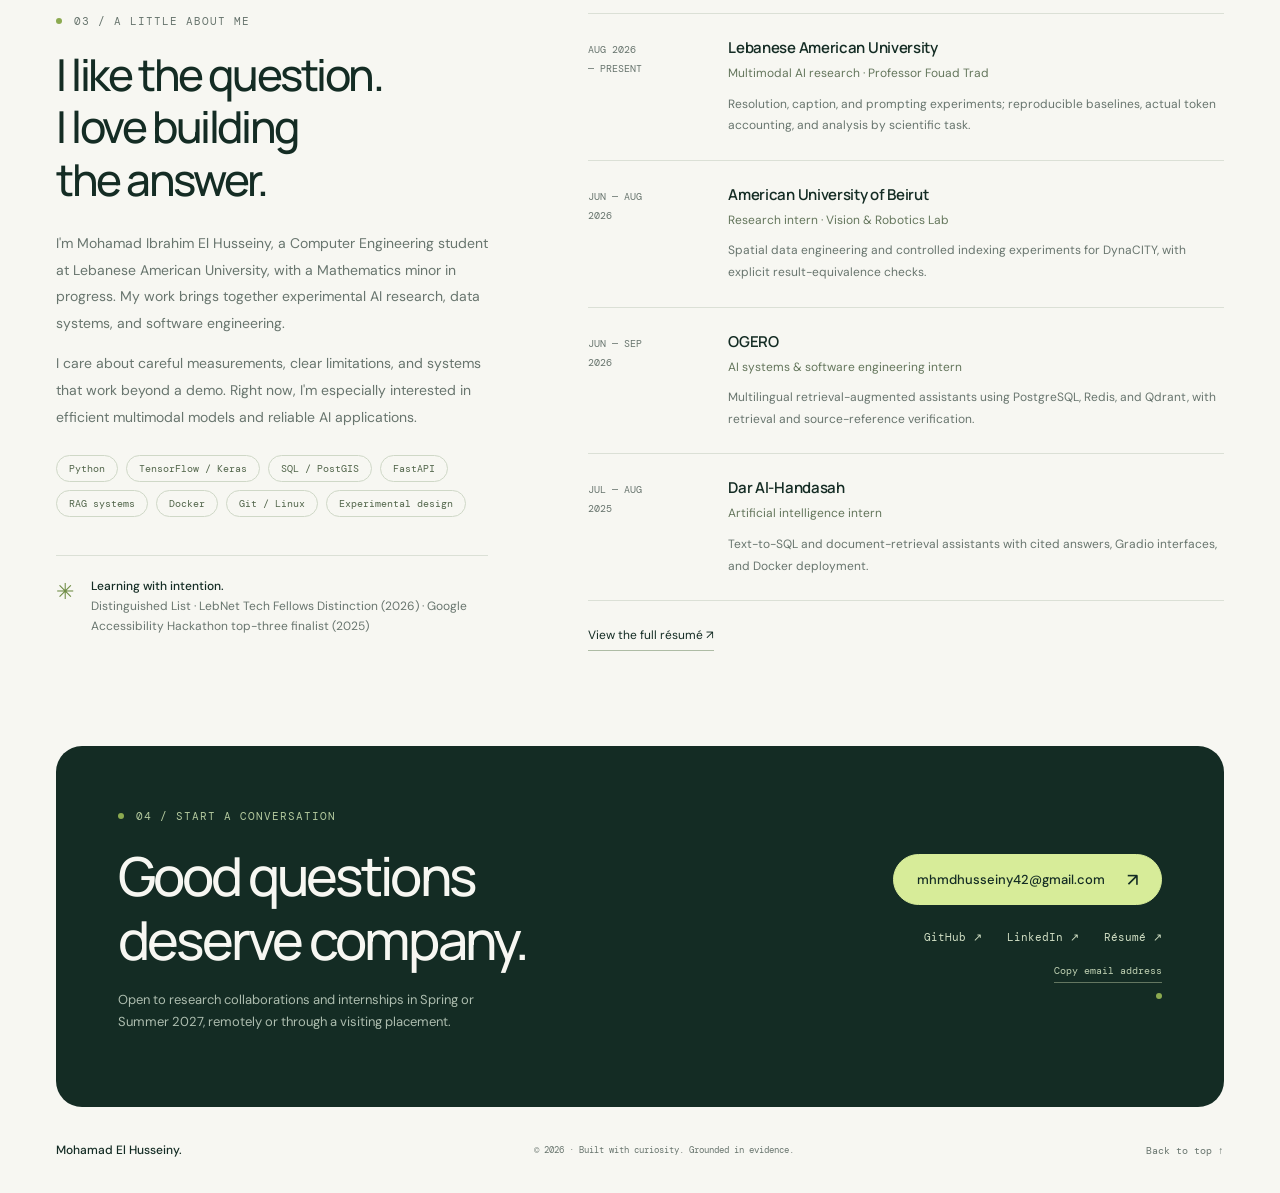
==== commit 45cce8c9: "Add realistic custom visuals and interactive portfolio motion" ====
--- a/index.html
+++ b/index.html
@@ -1,7 +1,21 @@
-<!doctype html><html lang="en"><head><meta charset="utf-8"><meta name="viewport" content="width=device-width,initial-scale=1"><meta name="theme-color" content="#142c24"><title>Mohamad Ibrahim El Husseiny | AI Research &amp; Engineering</title><meta name="description" content="Mohamad Ibrahim El Husseiny is a Computer Engineering student at Lebanese American University researching efficient multimodal AI and building applied software systems."><meta name="author" content="Mohamad Ibrahim El Husseiny"><meta property="og:type" content="website"><meta property="og:site_name" content="Mohamad Ibrahim El Husseiny"><meta property="og:title" content="Mohamad Ibrahim El Husseiny | AI Research &amp; Engineering"><meta property="og:description" content="Mohamad Ibrahim El Husseiny is a Computer Engineering student at Lebanese American University researching efficient multimodal AI and building applied software systems."><meta name="twitter:card" content="summary"><link rel="canonical" href="https://mohamad-elhusseiny.github.io/"><meta property="og:url" content="https://mohamad-elhusseiny.github.io/"><meta name="robots" content="index, follow"><script type="application/ld+json">{"@context": "https://schema.org", "@graph": [{"@type": "Person", "@id": "https://mohamad-elhusseiny.github.io/#person", "name": "Mohamad Ibrahim El Husseiny", "alternateName": ["Mohamad El Husseiny", "Mohamad El-Husseiny"], "url": "https://mohamad-elhusseiny.github.io/", "jobTitle": "Computer Engineering student", "affiliation": {"@type": "CollegeOrUniversity", "name": "Lebanese American University", "url": "https://www.lau.edu.lb/"}, "sameAs": ["https://github.com/Mohamad-ElHusseiny", "https://www.linkedin.com/in/mohamad-el-husseiny/"]}, {"@type": "WebSite", "@id": "https://mohamad-elhusseiny.github.io/#website", "url": "https://mohamad-elhusseiny.github.io/", "name": "Mohamad Ibrahim El Husseiny", "alternateName": ["Mohamad El Husseiny", "Mohamad El-Husseiny"], "publisher": {"@id": "https://mohamad-elhusseiny.github.io/#person"}}, {"@type": "ProfilePage", "@id": "https://mohamad-elhusseiny.github.io/#webpage", "url": "https://mohamad-elhusseiny.github.io/", "name": "Mohamad Ibrahim El Husseiny | AI Research & Engineering", "isPartOf": {"@id": "https://mohamad-elhusseiny.github.io/#website"}, "inLanguage": "en", "mainEntity": {"@id": "https://mohamad-elhusseiny.github.io/#person"}}]}</script><link rel="icon" href="assets/favicon.svg" type="image/svg+xml"><link rel="stylesheet" href="assets/style.css"><script src="assets/app.js" defer></script></head><body><a class="skip" href="#main">Skip to content</a><header class="header"><div class="wrap header-inner"><a class="brand" href="index.html" aria-label="Mohamad El Husseiny, home"><span class="monogram" aria-hidden="true">ME</span><span>Mohamad El Husseiny<small>Engineering & research</small></span></a><button class="menu-button" aria-label="Open navigation" aria-expanded="false" aria-controls="navigation">☰</button><nav class="nav" id="navigation" aria-label="Main navigation"><a href="index.html#work">Selected work</a><a href="index.html#research">Research</a><a href="index.html#about">About</a><a href="index.html#contact">Contact</a><a class="resume-link" href="resume.html">Résumé <span aria-hidden="true">↗</span></a></nav></div></header><main id="main"><section class="hero wrap"><div class="hero-grid"><div><div class="eyebrow">COMPUTER ENGINEERING · APPLIED AI · RESEARCH</div><h1>Curious by nature.<br>Precise <em>by design.</em></h1><p class="intro">I'm <strong>Mohamad Ibrahim El Husseiny</strong>, a Computer Engineering student at Lebanese American University. I explore efficient multimodal AI and build reliable systems that connect research to the real world.</p><div class="actions"><a class="button" href="#work">Explore my work <span class="arrow" aria-hidden="true">↘</span></a><a class="button light" href="mailto:mhmdhusseiny42@gmail.com">Let's connect <span class="arrow" aria-hidden="true">↗</span></a></div><div class="availability"><span class="dot" aria-hidden="true"></span>Open to research · Spring & Summer 2027</div></div><div class="visual" aria-label="Interactive illustration of visual detail at different resolutions"><div class="visual-frame"><div class="visual-top"><span>EXPLORING THE VISUAL BUDGET</span><span class="signal" aria-hidden="true"><i></i><i></i><i></i></span></div><svg class="visual-canvas" viewBox="0 0 440 310" aria-hidden="true"><defs><pattern id="microgrid" width="22" height="22" patternUnits="userSpaceOnUse"><path d="M22 0H0V22" fill="none" stroke="#b5c5a9" stroke-width=".6" opacity=".5"/></pattern><linearGradient id="sphere" x1="0" y1="0" x2="1" y2="1"><stop stop-color="#bfda88"/><stop offset="1" stop-color="#49734a"/></linearGradient><filter id="cellBlur"><feGaussianBlur stdDeviation="0"/></filter></defs><rect x="10" y="10" width="420" height="290" fill="url(#microgrid)"/><ellipse cx="220" cy="152" rx="154" ry="102" fill="none" stroke="#8ca77e" stroke-dasharray="3 6" opacity=".65"/><ellipse cx="220" cy="152" rx="82" ry="139" transform="rotate(44 220 152)" fill="none" stroke="#9fb191" opacity=".6"/><g id="hero-pixels"></g><circle cx="220" cy="152" r="91" fill="none" stroke="#31583c" stroke-width=".8" opacity=".5"/><path d="M220 50V36h96M310 240h38v-30M112 208H76v-29" fill="none" stroke="#769064" stroke-width=".8"/><circle cx="316" cy="36" r="3" fill="#426746"/><circle cx="348" cy="210" r="3" fill="#426746"/><circle cx="76" cy="179" r="3" fill="#426746"/><text x="324" y="39" fill="#5c7450" font-family="monospace" font-size="8">DETAIL</text><text x="351" y="255" fill="#5c7450" font-family="monospace" font-size="8">CONTEXT</text><text x="36" y="165" fill="#5c7450" font-family="monospace" font-size="8">EVIDENCE</text><path d="M10 23V10h13M417 10h13v13M430 287v13h-13M23 300H10v-13" stroke="#78936c" fill="none"/></svg><div class="visual-bottom"><p>Different resolutions.<br><b>The same research question.</b></p><div class="hero-scale" aria-label="Illustration resolution"><button type="button" data-detail="fine" aria-pressed="true">Fine</button><button type="button" data-detail="balanced" aria-pressed="false">Balanced</button><button type="button" data-detail="compact" aria-pressed="false">Compact</button></div></div></div><p class="visual-note">Interactive illustration · not experimental data</p></div></div><div class="hero-end"><span class="location">↳ BASED IN BEIRUT, LEBANON</span><span>AT THE INTERSECTION OF IDEAS & IMPLEMENTATION</span><a class="scroll" href="#work" aria-label="Scroll to selected work">↓</a></div></section><div class="wrap affiliations"><span class="label">LEARNING &<br>BUILDING WITH</span><span class="org">LAU<small>RESEARCH & ENGINEERING</small></span><span class="org">AUB<small>VISION & ROBOTICS LAB</small></span><span class="org">OGERO<small>AI SYSTEMS INTERNSHIP</small></span><span class="org">Dar Al-Handasah<small>ARTIFICIAL INTELLIGENCE INTERNSHIP</small></span></div>
-<section class="section wrap" id="work"><div class="eyebrow">01 / SELECTED WORK</div><div class="section-heading"><h2>From research questions<br>to working systems.</h2><p>A selection of experiments, engineering projects, and the questions behind them.</p></div><article class="feature reveal"><div class="feature-copy"><span class="tag">FEATURED RESEARCH · LAU</span><h3>Making every<br>visual token count.</h3><p>Investigating how image resolution, captions, and prompting change the accuracy–resource trade-off in multimodal language models.</p><p>Research under Professor Fouad Trad. Completed studies across local models and matched cloud comparisons.</p><a class="text-link" href="research.html">Read the research overview <span class="arrow" aria-hidden="true">↗</span></a></div><div class="feature-art"><span class="panel-label">RESOLUTION ↔ INFORMATION ↔ RESOURCE USE</span><svg class="study-schematic" viewBox="0 0 460 176" aria-hidden="true"><defs><pattern id="dense" width="9" height="9" patternUnits="userSpaceOnUse"><rect width="6" height="6" rx="1" fill="#90b16e"/></pattern><pattern id="mid" width="14" height="14" patternUnits="userSpaceOnUse"><rect width="10" height="10" rx="2" fill="#b9d28b"/></pattern><pattern id="sparse" width="22" height="22" patternUnits="userSpaceOnUse"><rect width="16" height="16" rx="3" fill="#d5e79c"/></pattern></defs><rect x="6" y="35" width="98" height="98" fill="url(#dense)" rx="3"/><rect x="174" y="49" width="78" height="78" fill="url(#mid)" rx="3"/><rect x="340" y="61" width="56" height="56" fill="url(#sparse)" rx="3"/><path d="M122 85h32m-6-5 6 5-6 5M277 85h38m-6-5 6 5-6 5" fill="none" stroke="#8ba27b"/><text x="17" y="156" font-family="monospace" font-size="10" fill="#b7ca9f">Detailed</text><text x="185" y="156" font-family="monospace" font-size="10" fill="#b7ca9f">Balanced</text><text x="341" y="156" font-family="monospace" font-size="10" fill="#b7ca9f">Compact</text></svg><div class="study-stats"><div><strong style="font-size:20px">Resolution</strong><span>VISUAL EVIDENCE</span></div><div><strong style="font-size:20px">Prompting</strong><span>QUESTION CONTEXT</span></div><div><strong style="font-size:20px">Evaluation</strong><span>ACCURACY & RESOURCE USE</span></div></div></div></article><div class="projects"><article class="project reveal"><div class="project-art city"><svg viewBox="0 0 600 240" aria-hidden="true"><defs><pattern id="citygrid" width="30" height="20" patternUnits="userSpaceOnUse" patternTransform="matrix(1 -.22 .8 .5 0 120)"><path d="M30 0H0V20" fill="none" stroke="#b9cbae" stroke-width="1"/></pattern></defs><rect width="600" height="240" fill="url(#citygrid)"/><path d="m58 139 320-90 166 83-308 98Z" fill="#d3dfc6" stroke="#bdcdb2"/><path d="M95 114l20 -7 12 7 -20 7Z" fill="#73966d"/><path d="M95 114v-9l20 -7v9Z" fill="#9bb38b"/><path d="M115 107l12 7v-9l-12 -7Z" fill="#6f9167"/><path d="M95 105l20 -7 12 7 -20 7Z" fill="#bfd0ad"/><path d="M127 110l20 -7 12 7 -20 7Z" fill="#8ca87d"/><path d="M127 110v-22l20 -7v22Z" fill="#9bb38b"/><path d="M147 103l12 7v-22l-12 -7Z" fill="#6f9167"/><path d="M127 88l20 -7 12 7 -20 7Z" fill="#bfd0ad"/><path d="M159 106l20 -7 12 7 -20 7Z" fill="#a7bb96"/><path d="M159 106v-35l20 -7v35Z" fill="#9bb38b"/><path d="M179 99l12 7v-35l-12 -7Z" fill="#6f9167"/><path d="M159 71l20 -7 12 7 -20 7Z" fill="#bfd0ad"/><path d="M191 102l20 -7 12 7 -20 7Z" fill="#587e58"/><path d="M191 102v-14l20 -7v14Z" fill="#9bb38b"/><path d="M211 95l12 7v-14l-12 -7Z" fill="#6f9167"/><path d="M191 88l20 -7 12 7 -20 7Z" fill="#bfd0ad"/><path d="M223 98l20 -7 12 7 -20 7Z" fill="#73966d"/><path d="M223 98v-27l20 -7v27Z" fill="#9bb38b"/><path d="M243 91l12 7v-27l-12 -7Z" fill="#6f9167"/><path d="M223 71l20 -7 12 7 -20 7Z" fill="#bfd0ad"/><path d="M255 94l20 -7 12 7 -20 7Z" fill="#8ca87d"/><path d="M255 94v-40l20 -7v40Z" fill="#9bb38b"/><path d="M275 87l12 7v-40l-12 -7Z" fill="#6f9167"/><path d="M255 54l20 -7 12 7 -20 7Z" fill="#bfd0ad"/><path d="M287 90l20 -7 12 7 -20 7Z" fill="#a7bb96"/><path d="M287 90v-19l20 -7v19Z" fill="#9bb38b"/><path d="M307 83l12 7v-19l-12 -7Z" fill="#6f9167"/><path d="M287 71l20 -7 12 7 -20 7Z" fill="#bfd0ad"/><path d="M319 86l20 -7 12 7 -20 7Z" fill="#587e58"/><path d="M319 86v-32l20 -7v32Z" fill="#9bb38b"/><path d="M339 79l12 7v-32l-12 -7Z" fill="#6f9167"/><path d="M319 54l20 -7 12 7 -20 7Z" fill="#bfd0ad"/><path d="M351 82l20 -7 12 7 -20 7Z" fill="#73966d"/><path d="M351 82v-11l20 -7v11Z" fill="#9bb38b"/><path d="M371 75l12 7v-11l-12 -7Z" fill="#6f9167"/><path d="M351 71l20 -7 12 7 -20 7Z" fill="#bfd0ad"/><path d="M383 78l20 -7 12 7 -20 7Z" fill="#8ca87d"/><path d="M383 78v-24l20 -7v24Z" fill="#9bb38b"/><path d="M403 71l12 7v-24l-12 -7Z" fill="#6f9167"/><path d="M383 54l20 -7 12 7 -20 7Z" fill="#bfd0ad"/><path d="M112 126l20 -7 12 7 -20 7Z" fill="#8ca87d"/><path d="M112 126v-16l20 -7v16Z" fill="#9bb38b"/><path d="M132 119l12 7v-16l-12 -7Z" fill="#6f9167"/><path d="M112 110l20 -7 12 7 -20 7Z" fill="#bfd0ad"/><path d="M144 122l20 -7 12 7 -20 7Z" fill="#a7bb96"/><path d="M144 122v-29l20 -7v29Z" fill="#9bb38b"/><path d="M164 115l12 7v-29l-12 -7Z" fill="#6f9167"/><path d="M144 93l20 -7 12 7 -20 7Z" fill="#bfd0ad"/><path d="M176 118l20 -7 12 7 -20 7Z" fill="#587e58"/><path d="M176 118v-42l20 -7v42Z" fill="#9bb38b"/><path d="M196 111l12 7v-42l-12 -7Z" fill="#6f9167"/><path d="M176 76l20 -7 12 7 -20 7Z" fill="#bfd0ad"/><path d="M208 114l20 -7 12 7 -20 7Z" fill="#73966d"/><path d="M208 114v-21l20 -7v21Z" fill="#9bb38b"/><path d="M228 107l12 7v-21l-12 -7Z" fill="#6f9167"/><path d="M208 93l20 -7 12 7 -20 7Z" fill="#bfd0ad"/><path d="M240 110l20 -7 12 7 -20 7Z" fill="#8ca87d"/><path d="M240 110v-34l20 -7v34Z" fill="#9bb38b"/><path d="M260 103l12 7v-34l-12 -7Z" fill="#6f9167"/><path d="M240 76l20 -7 12 7 -20 7Z" fill="#bfd0ad"/><path d="M272 106l20 -7 12 7 -20 7Z" fill="#a7bb96"/><path d="M272 106v-13l20 -7v13Z" fill="#9bb38b"/><path d="M292 99l12 7v-13l-12 -7Z" fill="#6f9167"/><path d="M272 93l20 -7 12 7 -20 7Z" fill="#bfd0ad"/><path d="M304 102l20 -7 12 7 -20 7Z" fill="#587e58"/><path d="M304 102v-26l20 -7v26Z" fill="#9bb38b"/><path d="M324 95l12 7v-26l-12 -7Z" fill="#6f9167"/><path d="M304 76l20 -7 12 7 -20 7Z" fill="#bfd0ad"/><path d="M336 98l20 -7 12 7 -20 7Z" fill="#73966d"/><path d="M336 98v-39l20 -7v39Z" fill="#9bb38b"/><path d="M356 91l12 7v-39l-12 -7Z" fill="#6f9167"/><path d="M336 59l20 -7 12 7 -20 7Z" fill="#bfd0ad"/><path d="M368 94l20 -7 12 7 -20 7Z" fill="#8ca87d"/><path d="M368 94v-18l20 -7v18Z" fill="#9bb38b"/><path d="M388 87l12 7v-18l-12 -7Z" fill="#6f9167"/><path d="M368 76l20 -7 12 7 -20 7Z" fill="#bfd0ad"/><path d="M400 90l20 -7 12 7 -20 7Z" fill="#a7bb96"/><path d="M400 90v-31l20 -7v31Z" fill="#9bb38b"/><path d="M420 83l12 7v-31l-12 -7Z" fill="#6f9167"/><path d="M400 59l20 -7 12 7 -20 7Z" fill="#bfd0ad"/><path d="M129 138l20 -7 12 7 -20 7Z" fill="#a7bb96"/><path d="M129 138v-23l20 -7v23Z" fill="#9bb38b"/><path d="M149 131l12 7v-23l-12 -7Z" fill="#6f9167"/><path d="M129 115l20 -7 12 7 -20 7Z" fill="#bfd0ad"/><path d="M161 134l20 -7 12 7 -20 7Z" fill="#587e58"/><path d="M161 134v-36l20 -7v36Z" fill="#9bb38b"/><path d="M181 127l12 7v-36l-12 -7Z" fill="#6f9167"/><path d="M161 98l20 -7 12 7 -20 7Z" fill="#bfd0ad"/><path d="M193 130l20 -7 12 7 -20 7Z" fill="#73966d"/><path d="M193 130v-15l20 -7v15Z" fill="#9bb38b"/><path d="M213 123l12 7v-15l-12 -7Z" fill="#6f9167"/><path d="M193 115l20 -7 12 7 -20 7Z" fill="#bfd0ad"/><path d="M225 126l20 -7 12 7 -20 7Z" fill="#8ca87d"/><path d="M225 126v-28l20 -7v28Z" fill="#9bb38b"/><path d="M245 119l12 7v-28l-12 -7Z" fill="#6f9167"/><path d="M225 98l20 -7 12 7 -20 7Z" fill="#bfd0ad"/><path d="M257 122l20 -7 12 7 -20 7Z" fill="#a7bb96"/><path d="M257 122v-41l20 -7v41Z" fill="#9bb38b"/><path d="M277 115l12 7v-41l-12 -7Z" fill="#6f9167"/><path d="M257 81l20 -7 12 7 -20 7Z" fill="#bfd0ad"/><path d="M289 118l20 -7 12 7 -20 7Z" fill="#587e58"/><path d="M289 118v-20l20 -7v20Z" fill="#9bb38b"/><path d="M309 111l12 7v-20l-12 -7Z" fill="#6f9167"/><path d="M289 98l20 -7 12 7 -20 7Z" fill="#bfd0ad"/><path d="M321 114l20 -7 12 7 -20 7Z" fill="#73966d"/><path d="M321 114v-33l20 -7v33Z" fill="#9bb38b"/><path d="M341 107l12 7v-33l-12 -7Z" fill="#6f9167"/><path d="M321 81l20 -7 12 7 -20 7Z" fill="#bfd0ad"/><path d="M353 110l20 -7 12 7 -20 7Z" fill="#8ca87d"/><path d="M353 110v-12l20 -7v12Z" fill="#9bb38b"/><path d="M373 103l12 7v-12l-12 -7Z" fill="#6f9167"/><path d="M353 98l20 -7 12 7 -20 7Z" fill="#bfd0ad"/><path d="M385 106l20 -7 12 7 -20 7Z" fill="#a7bb96"/><path d="M385 106v-25l20 -7v25Z" fill="#9bb38b"/><path d="M405 99l12 7v-25l-12 -7Z" fill="#6f9167"/><path d="M385 81l20 -7 12 7 -20 7Z" fill="#bfd0ad"/><path d="M417 102l20 -7 12 7 -20 7Z" fill="#587e58"/><path d="M417 102v-38l20 -7v38Z" fill="#9bb38b"/><path d="M437 95l12 7v-38l-12 -7Z" fill="#6f9167"/><path d="M417 64l20 -7 12 7 -20 7Z" fill="#bfd0ad"/><path d="M146 150l20 -7 12 7 -20 7Z" fill="#587e58"/><path d="M146 150v-30l20 -7v30Z" fill="#9bb38b"/><path d="M166 143l12 7v-30l-12 -7Z" fill="#6f9167"/><path d="M146 120l20 -7 12 7 -20 7Z" fill="#bfd0ad"/><path d="M178 146l20 -7 12 7 -20 7Z" fill="#73966d"/><path d="M178 146v-9l20 -7v9Z" fill="#9bb38b"/><path d="M198 139l12 7v-9l-12 -7Z" fill="#6f9167"/><path d="M178 137l20 -7 12 7 -20 7Z" fill="#bfd0ad"/><path d="M210 142l20 -7 12 7 -20 7Z" fill="#8ca87d"/><path d="M210 142v-22l20 -7v22Z" fill="#9bb38b"/><path d="M230 135l12 7v-22l-12 -7Z" fill="#6f9167"/><path d="M210 120l20 -7 12 7 -20 7Z" fill="#bfd0ad"/><path d="M242 138l20 -7 12 7 -20 7Z" fill="#a7bb96"/><path d="M242 138v-35l20 -7v35Z" fill="#9bb38b"/><path d="M262 131l12 7v-35l-12 -7Z" fill="#6f9167"/><path d="M242 103l20 -7 12 7 -20 7Z" fill="#bfd0ad"/><path d="M274 134l20 -7 12 7 -20 7Z" fill="#587e58"/><path d="M274 134v-14l20 -7v14Z" fill="#9bb38b"/><path d="M294 127l12 7v-14l-12 -7Z" fill="#6f9167"/><path d="M274 120l20 -7 12 7 -20 7Z" fill="#bfd0ad"/><path d="M306 130l20 -7 12 7 -20 7Z" fill="#73966d"/><path d="M306 130v-27l20 -7v27Z" fill="#9bb38b"/><path d="M326 123l12 7v-27l-12 -7Z" fill="#6f9167"/><path d="M306 103l20 -7 12 7 -20 7Z" fill="#bfd0ad"/><path d="M338 126l20 -7 12 7 -20 7Z" fill="#8ca87d"/><path d="M338 126v-40l20 -7v40Z" fill="#9bb38b"/><path d="M358 119l12 7v-40l-12 -7Z" fill="#6f9167"/><path d="M338 86l20 -7 12 7 -20 7Z" fill="#bfd0ad"/><path d="M370 122l20 -7 12 7 -20 7Z" fill="#a7bb96"/><path d="M370 122v-19l20 -7v19Z" fill="#9bb38b"/><path d="M390 115l12 7v-19l-12 -7Z" fill="#6f9167"/><path d="M370 103l20 -7 12 7 -20 7Z" fill="#bfd0ad"/><path d="M402 118l20 -7 12 7 -20 7Z" fill="#587e58"/><path d="M402 118v-32l20 -7v32Z" fill="#9bb38b"/><path d="M422 111l12 7v-32l-12 -7Z" fill="#6f9167"/><path d="M402 86l20 -7 12 7 -20 7Z" fill="#bfd0ad"/><path d="M434 114l20 -7 12 7 -20 7Z" fill="#73966d"/><path d="M434 114v-11l20 -7v11Z" fill="#9bb38b"/><path d="M454 107l12 7v-11l-12 -7Z" fill="#6f9167"/><path d="M434 103l20 -7 12 7 -20 7Z" fill="#bfd0ad"/><path d="M163 162l20 -7 12 7 -20 7Z" fill="#73966d"/><path d="M163 162v-37l20 -7v37Z" fill="#9bb38b"/><path d="M183 155l12 7v-37l-12 -7Z" fill="#6f9167"/><path d="M163 125l20 -7 12 7 -20 7Z" fill="#bfd0ad"/><path d="M195 158l20 -7 12 7 -20 7Z" fill="#8ca87d"/><path d="M195 158v-16l20 -7v16Z" fill="#9bb38b"/><path d="M215 151l12 7v-16l-12 -7Z" fill="#6f9167"/><path d="M195 142l20 -7 12 7 -20 7Z" fill="#bfd0ad"/><path d="M227 154l20 -7 12 7 -20 7Z" fill="#a7bb96"/><path d="M227 154v-29l20 -7v29Z" fill="#9bb38b"/><path d="M247 147l12 7v-29l-12 -7Z" fill="#6f9167"/><path d="M227 125l20 -7 12 7 -20 7Z" fill="#bfd0ad"/><path d="M259 150l20 -7 12 7 -20 7Z" fill="#587e58"/><path d="M259 150v-42l20 -7v42Z" fill="#9bb38b"/><path d="M279 143l12 7v-42l-12 -7Z" fill="#6f9167"/><path d="M259 108l20 -7 12 7 -20 7Z" fill="#bfd0ad"/><path d="M291 146l20 -7 12 7 -20 7Z" fill="#73966d"/><path d="M291 146v-21l20 -7v21Z" fill="#9bb38b"/><path d="M311 139l12 7v-21l-12 -7Z" fill="#6f9167"/><path d="M291 125l20 -7 12 7 -20 7Z" fill="#bfd0ad"/><path d="M323 142l20 -7 12 7 -20 7Z" fill="#8ca87d"/><path d="M323 142v-34l20 -7v34Z" fill="#9bb38b"/><path d="M343 135l12 7v-34l-12 -7Z" fill="#6f9167"/><path d="M323 108l20 -7 12 7 -20 7Z" fill="#bfd0ad"/><path d="M355 138l20 -7 12 7 -20 7Z" fill="#a7bb96"/><path d="M355 138v-13l20 -7v13Z" fill="#9bb38b"/><path d="M375 131l12 7v-13l-12 -7Z" fill="#6f9167"/><path d="M355 125l20 -7 12 7 -20 7Z" fill="#bfd0ad"/><path d="M387 134l20 -7 12 7 -20 7Z" fill="#587e58"/><path d="M387 134v-26l20 -7v26Z" fill="#9bb38b"/><path d="M407 127l12 7v-26l-12 -7Z" fill="#6f9167"/><path d="M387 108l20 -7 12 7 -20 7Z" fill="#bfd0ad"/><path d="M419 130l20 -7 12 7 -20 7Z" fill="#73966d"/><path d="M419 130v-39l20 -7v39Z" fill="#9bb38b"/><path d="M439 123l12 7v-39l-12 -7Z" fill="#6f9167"/><path d="M419 91l20 -7 12 7 -20 7Z" fill="#bfd0ad"/><path d="M451 126l20 -7 12 7 -20 7Z" fill="#8ca87d"/><path d="M451 126v-18l20 -7v18Z" fill="#9bb38b"/><path d="M471 119l12 7v-18l-12 -7Z" fill="#6f9167"/><path d="M451 108l20 -7 12 7 -20 7Z" fill="#bfd0ad"/><path d="M180 174l20 -7 12 7 -20 7Z" fill="#8ca87d"/><path d="M180 174v-10l20 -7v10Z" fill="#9bb38b"/><path d="M200 167l12 7v-10l-12 -7Z" fill="#6f9167"/><path d="M180 164l20 -7 12 7 -20 7Z" fill="#bfd0ad"/><path d="M212 170l20 -7 12 7 -20 7Z" fill="#a7bb96"/><path d="M212 170v-23l20 -7v23Z" fill="#9bb38b"/><path d="M232 163l12 7v-23l-12 -7Z" fill="#6f9167"/><path d="M212 147l20 -7 12 7 -20 7Z" fill="#bfd0ad"/><path d="M244 166l20 -7 12 7 -20 7Z" fill="#587e58"/><path d="M244 166v-36l20 -7v36Z" fill="#9bb38b"/><path d="M264 159l12 7v-36l-12 -7Z" fill="#6f9167"/><path d="M244 130l20 -7 12 7 -20 7Z" fill="#bfd0ad"/><path d="M276 162l20 -7 12 7 -20 7Z" fill="#73966d"/><path d="M276 162v-15l20 -7v15Z" fill="#9bb38b"/><path d="M296 155l12 7v-15l-12 -7Z" fill="#6f9167"/><path d="M276 147l20 -7 12 7 -20 7Z" fill="#bfd0ad"/><path d="M308 158l20 -7 12 7 -20 7Z" fill="#8ca87d"/><path d="M308 158v-28l20 -7v28Z" fill="#9bb38b"/><path d="M328 151l12 7v-28l-12 -7Z" fill="#6f9167"/><path d="M308 130l20 -7 12 7 -20 7Z" fill="#bfd0ad"/><path d="M340 154l20 -7 12 7 -20 7Z" fill="#a7bb96"/><path d="M340 154v-41l20 -7v41Z" fill="#9bb38b"/><path d="M360 147l12 7v-41l-12 -7Z" fill="#6f9167"/><path d="M340 113l20 -7 12 7 -20 7Z" fill="#bfd0ad"/><path d="M372 150l20 -7 12 7 -20 7Z" fill="#587e58"/><path d="M372 150v-20l20 -7v20Z" fill="#9bb38b"/><path d="M392 143l12 7v-20l-12 -7Z" fill="#6f9167"/><path d="M372 130l20 -7 12 7 -20 7Z" fill="#bfd0ad"/><path d="M404 146l20 -7 12 7 -20 7Z" fill="#73966d"/><path d="M404 146v-33l20 -7v33Z" fill="#9bb38b"/><path d="M424 139l12 7v-33l-12 -7Z" fill="#6f9167"/><path d="M404 113l20 -7 12 7 -20 7Z" fill="#bfd0ad"/><path d="M436 142l20 -7 12 7 -20 7Z" fill="#8ca87d"/><path d="M436 142v-12l20 -7v12Z" fill="#9bb38b"/><path d="M456 135l12 7v-12l-12 -7Z" fill="#6f9167"/><path d="M436 130l20 -7 12 7 -20 7Z" fill="#bfd0ad"/><path d="M468 138l20 -7 12 7 -20 7Z" fill="#a7bb96"/><path d="M468 138v-25l20 -7v25Z" fill="#9bb38b"/><path d="M488 131l12 7v-25l-12 -7Z" fill="#6f9167"/><path d="M468 113l20 -7 12 7 -20 7Z" fill="#bfd0ad"/><path d="M197 186l20 -7 12 7 -20 7Z" fill="#a7bb96"/><path d="M197 186v-17l20 -7v17Z" fill="#9bb38b"/><path d="M217 179l12 7v-17l-12 -7Z" fill="#6f9167"/><path d="M197 169l20 -7 12 7 -20 7Z" fill="#bfd0ad"/><path d="M229 182l20 -7 12 7 -20 7Z" fill="#587e58"/><path d="M229 182v-30l20 -7v30Z" fill="#9bb38b"/><path d="M249 175l12 7v-30l-12 -7Z" fill="#6f9167"/><path d="M229 152l20 -7 12 7 -20 7Z" fill="#bfd0ad"/><path d="M261 178l20 -7 12 7 -20 7Z" fill="#73966d"/><path d="M261 178v-9l20 -7v9Z" fill="#9bb38b"/><path d="M281 171l12 7v-9l-12 -7Z" fill="#6f9167"/><path d="M261 169l20 -7 12 7 -20 7Z" fill="#bfd0ad"/><path d="M293 174l20 -7 12 7 -20 7Z" fill="#8ca87d"/><path d="M293 174v-22l20 -7v22Z" fill="#9bb38b"/><path d="M313 167l12 7v-22l-12 -7Z" fill="#6f9167"/><path d="M293 152l20 -7 12 7 -20 7Z" fill="#bfd0ad"/><path d="M325 170l20 -7 12 7 -20 7Z" fill="#a7bb96"/><path d="M325 170v-35l20 -7v35Z" fill="#9bb38b"/><path d="M345 163l12 7v-35l-12 -7Z" fill="#6f9167"/><path d="M325 135l20 -7 12 7 -20 7Z" fill="#bfd0ad"/><path d="M357 166l20 -7 12 7 -20 7Z" fill="#587e58"/><path d="M357 166v-14l20 -7v14Z" fill="#9bb38b"/><path d="M377 159l12 7v-14l-12 -7Z" fill="#6f9167"/><path d="M357 152l20 -7 12 7 -20 7Z" fill="#bfd0ad"/><path d="M389 162l20 -7 12 7 -20 7Z" fill="#73966d"/><path d="M389 162v-27l20 -7v27Z" fill="#9bb38b"/><path d="M409 155l12 7v-27l-12 -7Z" fill="#6f9167"/><path d="M389 135l20 -7 12 7 -20 7Z" fill="#bfd0ad"/><path d="M421 158l20 -7 12 7 -20 7Z" fill="#8ca87d"/><path d="M421 158v-40l20 -7v40Z" fill="#9bb38b"/><path d="M441 151l12 7v-40l-12 -7Z" fill="#6f9167"/><path d="M421 118l20 -7 12 7 -20 7Z" fill="#bfd0ad"/><path d="M453 154l20 -7 12 7 -20 7Z" fill="#a7bb96"/><path d="M453 154v-19l20 -7v19Z" fill="#9bb38b"/><path d="M473 147l12 7v-19l-12 -7Z" fill="#6f9167"/><path d="M453 135l20 -7 12 7 -20 7Z" fill="#bfd0ad"/><path d="M485 150l20 -7 12 7 -20 7Z" fill="#587e58"/><path d="M485 150v-32l20 -7v32Z" fill="#9bb38b"/><path d="M505 143l12 7v-32l-12 -7Z" fill="#6f9167"/><path d="M485 118l20 -7 12 7 -20 7Z" fill="#bfd0ad"/><g fill="#54704b" font-family="monospace" font-size="9"><text x="24" y="27">DYNACITY / SPATIAL SYSTEMS</text><text x="419" y="218">SPATIAL DATA</text></g></svg></div><div class="project-body"><div class="project-meta"><span>AUB · VISION & ROBOTICS LAB</span><span>2026</span></div><h3>A city you can query.</h3><p>DynaCITY: a spatial model, FastAPI backend, and browser-based 3D viewer connecting urban objects and spatial queries.</p><div class="project-bottom"><span class="tech">PostGIS · Python · FastAPI</span><button class="icon-button" data-modal="dynacity" aria-label="Read about DynaCITY">↗</button></div></div></article><article class="project reveal"><div class="project-art rag"><svg viewBox="0 0 600 240" aria-hidden="true"><defs><pattern id="raggrid" width="22" height="22" patternUnits="userSpaceOnUse"><circle cx="1" cy="1" r=".8" fill="#c5c8b8"/></pattern></defs><rect width="600" height="240" fill="url(#raggrid)"/><g fill="none" stroke="#b3b99f" stroke-width="1.3"><path d="M135 120h58q15 0 15-15V65h60M208 120h60M208 120v40q0 15 15 15h45M349 65h34q14 0 14 14v41h45M349 175h34q14 0 14-14v-41M349 120h94"/></g><g fill="#f5f4ec" stroke="#bac4ac"><rect x="38" y="91" width="98" height="58" rx="10"/><rect x="267" y="40" width="83" height="48" rx="9"/><rect x="267" y="96" width="83" height="48" rx="9"/><rect x="267" y="152" width="83" height="48" rx="9"/><rect x="442" y="88" width="117" height="64" rx="11" fill="#254a37" stroke="#254a37"/></g><g font-family="monospace" font-size="10" fill="#556b48" text-anchor="middle"><text x="87" y="116">QUESTION</text><text x="87" y="133" font-size="8">سؤال / query</text><text x="308" y="69">RETRIEVE</text><text x="308" y="125">ROUTE</text><text x="308" y="181">VERIFY</text><text x="500" y="116" fill="#d7e8b7">GROUNDED</text><text x="500" y="134" fill="#d7e8b7">RESPONSE</text></g><text x="24" y="27" fill="#64735b" font-family="monospace" font-size="9">RAG / MULTILINGUAL SYSTEMS</text></svg></div><div class="project-body"><div class="project-meta"><span>OGERO · AI SYSTEMS</span><span>2026</span></div><h3>Answers with a foundation.</h3><p>A multilingual retrieval-augmented assistant, with an emphasis on retrieval quality, routing, and preserving source references.</p><div class="project-bottom"><span class="tech">RAG · PostgreSQL · Qdrant</span><button class="icon-button" data-modal="rag" aria-label="Read about multilingual RAG">↗</button></div></div></article></div></section>
+<!doctype html><html lang="en"><head><meta charset="utf-8"><meta name="viewport" content="width=device-width,initial-scale=1"><meta name="theme-color" content="#142c24"><title>Mohamad Ibrahim El Husseiny | AI Research &amp; Engineering</title><meta name="description" content="Mohamad Ibrahim El Husseiny is a Computer Engineering student at Lebanese American University researching efficient multimodal AI and building applied software systems."><meta name="author" content="Mohamad Ibrahim El Husseiny"><meta property="og:type" content="website"><meta property="og:site_name" content="Mohamad Ibrahim El Husseiny"><meta property="og:title" content="Mohamad Ibrahim El Husseiny | AI Research &amp; Engineering"><meta property="og:description" content="Mohamad Ibrahim El Husseiny is a Computer Engineering student at Lebanese American University researching efficient multimodal AI and building applied software systems."><meta name="twitter:card" content="summary"><link rel="canonical" href="https://mohamad-elhusseiny.github.io/"><meta property="og:url" content="https://mohamad-elhusseiny.github.io/"><meta name="robots" content="index, follow"><script type="application/ld+json">{"@context": "https://schema.org", "@graph": [{"@type": "Person", "@id": "https://mohamad-elhusseiny.github.io/#person", "name": "Mohamad Ibrahim El Husseiny", "alternateName": ["Mohamad El Husseiny", "Mohamad El-Husseiny"], "url": "https://mohamad-elhusseiny.github.io/", "jobTitle": "Computer Engineering student", "affiliation": {"@type": "CollegeOrUniversity", "name": "Lebanese American University", "url": "https://www.lau.edu.lb/"}, "sameAs": ["https://github.com/Mohamad-ElHusseiny", "https://www.linkedin.com/in/mohamad-el-husseiny/"]}, {"@type": "WebSite", "@id": "https://mohamad-elhusseiny.github.io/#website", "url": "https://mohamad-elhusseiny.github.io/", "name": "Mohamad Ibrahim El Husseiny", "alternateName": ["Mohamad El Husseiny", "Mohamad El-Husseiny"], "publisher": {"@id": "https://mohamad-elhusseiny.github.io/#person"}}, {"@type": "ProfilePage", "@id": "https://mohamad-elhusseiny.github.io/#webpage", "url": "https://mohamad-elhusseiny.github.io/", "name": "Mohamad Ibrahim El Husseiny | AI Research & Engineering", "isPartOf": {"@id": "https://mohamad-elhusseiny.github.io/#website"}, "inLanguage": "en", "mainEntity": {"@id": "https://mohamad-elhusseiny.github.io/#person"}}]}</script><link rel="icon" href="assets/favicon.svg" type="image/svg+xml"><link rel="stylesheet" href="assets/style.css"><script src="assets/app.js" defer></script><link rel="stylesheet" href="assets/motion-v2.css"><link rel="preload" as="image" href="assets/visuals/hero-optics-v2.webp"><script src="assets/motion-v2.js" defer></script></head><body><div class="scroll-progress" aria-hidden="true"></div><a class="skip" href="#main">Skip to content</a><header class="header"><div class="wrap header-inner"><a class="brand" href="index.html" aria-label="Mohamad El Husseiny, home"><span class="monogram" aria-hidden="true">ME</span><span>Mohamad El Husseiny<small>Engineering & research</small></span></a><button class="menu-button" aria-label="Open navigation" aria-expanded="false" aria-controls="navigation">☰</button><nav class="nav" id="navigation" aria-label="Main navigation"><a href="index.html#work">Selected work</a><a href="index.html#research">Research</a><a href="index.html#about">About</a><a href="index.html#contact">Contact</a><a class="resume-link" href="resume.html">Résumé <span aria-hidden="true">↗</span></a></nav></div></header><main id="main"><section class="hero wrap"><div class="hero-grid">
+<div class="hero-copy"><div class="eyebrow">COMPUTER ENGINEERING &middot; APPLIED AI &middot; RESEARCH</div>
+<h1><span class="hero-line">Engineering AI.</span><span class="hero-line"><em>With intention.</em></span></h1>
+<p class="intro">I'm <strong>Mohamad Ibrahim El Husseiny</strong>, a Computer Engineering student at Lebanese American University. I explore efficient multimodal AI and build reliable systems that connect research to the real world.</p>
+<div class="actions"><a class="button" data-magnet href="#work">Explore my work <span class="arrow" aria-hidden="true">&#8600;</span></a><a class="button light" data-magnet href="mailto:mhmdhusseiny42@gmail.com">Let's connect <span class="arrow" aria-hidden="true">&#8599;</span></a></div>
+<div class="availability"><span class="dot" aria-hidden="true"></span>Open to research &middot; Spring &amp; Summer 2027</div></div>
+<div class="visual"><div class="hero-stage" data-tilt>
+<div class="stage-halo" aria-hidden="true"></div><div class="stage-top"><span class="stage-index">VISION &times; LANGUAGE</span><span>01 / IN FOCUS</span></div>
+<div class="hero-object-wrap"><img class="hero-object" src="assets/visuals/hero-optics-v2.webp" width="1122" height="1402" fetchpriority="high" decoding="async" alt="Concept render of precision camera lenses, an optical barrel, and an image sensor in an exploded assembly"></div>
+<div class="stage-bottom"><p>From visual detail<strong>to useful answers.</strong></p><button class="motion-toggle" type="button" aria-pressed="false" hidden><span data-motion-label>Pause motion</span></button></div></div>
+<div class="stage-caption"><span>OPTICS &rarr; REPRESENTATION</span><span>Custom concept render</span></div></div></div>
+<div class="hero-end"><span class="location">&#8627; BASED IN BEIRUT, LEBANON</span><span>AT THE INTERSECTION OF IDEAS &amp; IMPLEMENTATION</span><a class="scroll" href="#work" aria-label="Scroll to selected work">&#8595;</a></div></section>
+<div class="motion-band" aria-hidden="true"><div class="motion-band-track"><div class="motion-band-group"><span>MULTIMODAL AI</span><i>&#10038;</i><span>SPATIAL SYSTEMS</span><i>&#10038;</i><span>RELIABLE SOFTWARE</span><i>&#10038;</i><span>SCIENTIFIC QUESTIONS</span><i>&#10038;</i></div><div class="motion-band-group"><span>MULTIMODAL AI</span><i>&#10038;</i><span>SPATIAL SYSTEMS</span><i>&#10038;</i><span>RELIABLE SOFTWARE</span><i>&#10038;</i><span>SCIENTIFIC QUESTIONS</span><i>&#10038;</i></div></div></div><div class="wrap affiliations"><span class="label">LEARNING &<br>BUILDING WITH</span><span class="org">LAU<small>RESEARCH & ENGINEERING</small></span><span class="org">AUB<small>VISION & ROBOTICS LAB</small></span><span class="org">OGERO<small>AI SYSTEMS INTERNSHIP</small></span><span class="org">Dar Al-Handasah<small>ARTIFICIAL INTELLIGENCE INTERNSHIP</small></span></div>
+<section class="section wrap" id="work"><div class="eyebrow">01 / SELECTED WORK</div><div class="section-heading"><h2>From research questions<br>to working systems.</h2><p>A selection of experiments, engineering projects, and the questions behind them.</p></div><article class="feature reveal"><div class="feature-copy"><span class="tag">FEATURED RESEARCH · LAU</span><h3>Making every<br>visual token count.</h3><p>Investigating how image resolution, captions, and prompting change the accuracy–resource trade-off in multimodal language models.</p><p>Research under Professor Fouad Trad. Completed studies across local models and matched cloud comparisons.</p><a class="text-link" href="research.html">Read the research overview <span class="arrow" aria-hidden="true">↗</span></a></div><div class="feature-art research-lab"><img class="lens-closeup" src="assets/visuals/hero-optics-v2.webp" width="1122" height="1402" loading="lazy" decoding="async" alt="">
+<div class="lab-caption"><span>THE VISUAL QUESTION</span><span>LAU / RESEARCH</span></div><div class="lab-note">How much detail<span>is enough?</span></div>
+<div class="focus-control" hidden><label for="visual-focus"><span>EXPLORE THE VISUAL</span><span>SOFT &rarr; SHARP</span></label><input id="visual-focus" type="range" min="0" max="100" value="80" aria-label="Adjust the decorative image focus"><small>Interactive concept &middot; not experimental data</small></div></div></article><div class="projects"><article class="project reveal" data-tilt><div class="project-art city"><img src="assets/visuals/city-model-v2.webp" width="1672" height="941" loading="lazy" decoding="async" alt="Concept render of a detailed Mediterranean city scale model with an illuminated route"><span class="image-kicker">SPATIAL SYSTEMS</span><span class="concept-label">Concept render</span></div><div class="project-body"><div class="project-meta"><span>AUB · VISION & ROBOTICS LAB</span><span>2026</span></div><h3>A city you can query.</h3><p>DynaCITY: a spatial model, FastAPI backend, and browser-based 3D viewer connecting urban objects and spatial queries.</p><div class="project-bottom"><span class="tech">PostGIS · Python · FastAPI</span><button class="icon-button" data-modal="dynacity" aria-label="Read about DynaCITY">↗</button></div></div></article><article class="project reveal" data-tilt><div class="project-art rag"><img src="assets/visuals/document-engine-v2.webp" width="1672" height="941" loading="lazy" decoding="async" alt="Concept render of a compact computing module with translucent document sheets and paper cards"><span class="image-kicker">DOCUMENT INTELLIGENCE</span><span class="concept-label">Concept render</span></div><div class="project-body"><div class="project-meta"><span>OGERO · AI SYSTEMS</span><span>2026</span></div><h3>Answers with a foundation.</h3><p>A multilingual retrieval-augmented assistant, with an emphasis on retrieval quality, routing, and preserving source references.</p><div class="project-bottom"><span class="tech">RAG · PostgreSQL · Qdrant</span><button class="icon-button" data-modal="rag" aria-label="Read about multilingual RAG">↗</button></div></div></article></div></section>
 <section class="section research-section" id="research"><div class="wrap"><div class="research-intro"><div><div class="eyebrow">02 / RESEARCH IN PROGRESS</div><h2>How much detail<br>is enough?</h2></div><div class="research-context"><p>More pixels can preserve important evidence. They can also increase input tokens. My research explores that trade-off using scientific visual questions, with actual model preprocessing and task-level results kept in view.</p><div class="context-meta">WITH PROFESSOR FOUAD TRAD · LEBANESE AMERICAN UNIVERSITY<br>Perception / Hypothesis generation / Experiment proposal</div></div></div><div class="explorer"><div class="explorer-header"><div class="explorer-title">One research question. Several dimensions.<span>SCIENTIFIC VISUAL QUESTION ANSWERING</span></div></div><div class="explorer-content" style="grid-template-columns:repeat(auto-fit,minmax(180px,1fr))"><div><div class="eyebrow">IMAGE RESOLUTION</div><h3 style="font-weight:500">Preserving useful detail</h3><p style="font-size:13px;color:var(--muted)">Examining how resolution changes the visual evidence available for answering a scientific question.</p></div><div><div class="eyebrow">CAPTIONS & PROMPTS</div><h3 style="font-weight:500">Understanding context</h3><p style="font-size:13px;color:var(--muted)">Studying how accompanying descriptions and instructions affect model responses.</p></div><div><div class="eyebrow">CAREFUL EVALUATION</div><h3 style="font-weight:500">Measuring the trade-off</h3><p style="font-size:13px;color:var(--muted)">Considering accuracy and resource use together, with task-level analysis and explicit limitations.</p></div></div></div><div class="research-links"><a class="text-link" href="research.html">Read the research overview ↗</a></div></div></section>
 <section class="section wrap about" id="about"><div class="about-grid"><div><div class="eyebrow">03 / A LITTLE ABOUT ME</div><h2>I like the question.<br>I love building<br>the answer.</h2><p class="bio">I'm Mohamad Ibrahim El Husseiny, a Computer Engineering student at Lebanese American University, with a Mathematics minor in progress. My work brings together experimental AI research, data systems, and software engineering.</p><p class="bio">I care about careful measurements, clear limitations, and systems that work beyond a demo. Right now, I'm especially interested in efficient multimodal models and reliable AI applications.</p><div class="skill-list" aria-label="Selected skills"><span>Python</span><span>TensorFlow / Keras</span><span>SQL / PostGIS</span><span>FastAPI</span><span>RAG systems</span><span>Docker</span><span>Git / Linux</span><span>Experimental design</span></div><div class="recognition"><span class="star" aria-hidden="true">✳</span><div><strong>Learning with intention.</strong><br>Distinguished List · LebNet Tech Fellows Distinction (2026) · Google Accessibility Hackathon top-three finalist (2025)</div></div></div><div class="timeline" aria-label="Experience timeline"><article class="timeline-item reveal"><div class="timeline-date">AUG 2026<br>— PRESENT</div><div><h3>Lebanese American University</h3><p class="role">Multimodal AI research · Professor Fouad Trad</p><p>Resolution, caption, and prompting experiments; reproducible baselines, actual token accounting, and analysis by scientific task.</p></div></article><article class="timeline-item reveal"><div class="timeline-date">JUN — AUG<br>2026</div><div><h3>American University of Beirut</h3><p class="role">Research intern · Vision & Robotics Lab</p><p>Spatial data engineering and controlled indexing experiments for DynaCITY, with explicit result-equivalence checks.</p></div></article><article class="timeline-item reveal"><div class="timeline-date">JUN — SEP<br>2026</div><div><h3>OGERO</h3><p class="role">AI systems & software engineering intern</p><p>Multilingual retrieval-augmented assistants using PostgreSQL, Redis, and Qdrant, with retrieval and source-reference verification.</p></div></article><article class="timeline-item reveal"><div class="timeline-date">JUL — AUG<br>2025</div><div><h3>Dar Al-Handasah</h3><p class="role">Artificial intelligence intern</p><p>Text-to-SQL and document-retrieval assistants with cited answers, Gradio interfaces, and Docker deployment.</p></div></article><a class="text-link" style="margin-top:25px" href="resume.html">View the full résumé ↗</a></div></div></section>
 <section class="wrap" id="contact"><div class="contact"><div><div class="eyebrow">04 / START A CONVERSATION</div><h2>Good questions<br>deserve company.</h2><p>Open to research collaborations and internships in Spring or Summer 2027, remotely or through a visiting placement.</p></div><div class="contact-right"><a class="button" href="mailto:mhmdhusseiny42@gmail.com">mhmdhusseiny42@gmail.com <span class="arrow" aria-hidden="true">↗</span></a><div class="socials"><a href="https://github.com/Mohamad-ElHusseiny" target="_blank" rel="noopener noreferrer">GitHub ↗</a><a href="https://www.linkedin.com/in/mohamad-el-husseiny" target="_blank" rel="noopener noreferrer">LinkedIn ↗</a><a href="resume.html">Résumé ↗</a></div><button class="copy-email" type="button">Copy email address</button><span id="copy-status" class="eyebrow" style="margin-top:10px;justify-content:flex-end;font-size:9px" role="status"></span></div></div></section>
-</main><dialog class="modal" id="dynacity" aria-labelledby="dynacity-title"><button class="modal-close" aria-label="Close project details">×</button><div class="eyebrow">SPATIAL DATA / RESEARCH INTERNSHIP</div><h2 id="dynacity-title">DynaCITY: a city you can query.</h2><p>During my June–August 2026 research internship at AUB's Vision and Robotics Lab, I built a PostgreSQL/PostGIS city model containing urban objects, a FastAPI backend, and a browser-based 3D viewer.</p><h3>Engineering the experiment</h3><p>I designed controlled spatial-index benchmarks using pre-registered hypotheses, result-equivalence checks, and interleaved measurements. The work compared custom quadtree point lookup with PostgreSQL spatial indexing under controlled conditions.</p><p class="callout">Indexing performance depends on the setup and query type. The city illustration on this portfolio is a schematic, not the original viewer.</p><div class="skill-list"><span>PostgreSQL / PostGIS</span><span>FastAPI</span><span>Python</span><span>Spatial indexing</span></div></dialog>
+</main><dialog class="modal" id="dynacity" aria-labelledby="dynacity-title"><button class="modal-close" aria-label="Close project details">×</button><div class="eyebrow">SPATIAL DATA / RESEARCH INTERNSHIP</div><h2 id="dynacity-title">DynaCITY: a city you can query.</h2><p>During my June–August 2026 research internship at AUB's Vision and Robotics Lab, I built a PostgreSQL/PostGIS city model containing urban objects, a FastAPI backend, and a browser-based 3D viewer.</p><h3>Engineering the experiment</h3><p>I designed controlled spatial-index benchmarks using pre-registered hypotheses, result-equivalence checks, and interleaved measurements. The work compared custom quadtree point lookup with PostgreSQL spatial indexing under controlled conditions.</p><p class="callout">Indexing performance depends on the setup and query type. The project card uses a decorative concept render.</p><div class="skill-list"><span>PostgreSQL / PostGIS</span><span>FastAPI</span><span>Python</span><span>Spatial indexing</span></div></dialog>
 <dialog class="modal" id="rag" aria-labelledby="rag-title"><button class="modal-close" aria-label="Close project details">×</button><div class="eyebrow">RETRIEVAL / AI SYSTEMS INTERNSHIP</div><h2 id="rag-title">Multilingual answers grounded in source data.</h2><p>During my June–September 2026 internship at OGERO, I worked on a multilingual retrieval-augmented assistant using PostgreSQL, Redis, and Qdrant.</p><h3>Reliability beyond retrieval</h3><p>The work included evaluating retrieval, routing, and tool selection. I corrected missing ticket references using structured source records and checked reference preservation through regression tests.</p><p class="callout">This is a professional project summary. Private source records, ticket contents, credentials, and internal software are not included in this portfolio.</p><div class="skill-list"><span>RAG</span><span>PostgreSQL</span><span>Redis</span><span>Qdrant</span><span>Regression testing</span></div></dialog><footer class="wrap footer"><a class="footer-brand" href="index.html">Mohamad El Husseiny.</a><span>© 2026 · Built with curiosity. Grounded in evidence.</span><a class="back-top" href="#main">Back to top ↑</a></footer></body></html>
--- a/assets/motion-v2.css
+++ b/assets/motion-v2.css
@@ -0,0 +1,36 @@
+/* Bespoke photographic art direction and compositor-friendly motion. */
+.scroll-progress{position:fixed;inset:0 0 auto;height:3px;z-index:80;background:#8ba75d;transform:scaleX(0);transform-origin:left;pointer-events:none}
+.header{transition:box-shadow .3s,background .3s}.header.has-scrolled{background:rgba(247,247,242,.88);box-shadow:0 8px 35px #142c2408}
+.hero{padding-top:48px;padding-bottom:30px}.hero-grid{grid-template-columns:1.08fr 1fr;gap:52px;min-height:570px}.hero-copy{padding:15px 0 25px;position:relative;z-index:2}
+.hero h1{font-size:clamp(48px,5.2vw,76px);line-height:1.08;margin:26px 0;letter-spacing:-.065em}.hero-line{display:block}.hero h1 em{color:#668644}.hero .intro{max-width:460px;line-height:1.85}
+.hero-stage{height:572px;position:relative;isolation:isolate;border:1px solid #d9e1d0;border-radius:28px;background:radial-gradient(ellipse at 50% 45%,#e8eddf 0%,#e3eadb 48%,#d9e2cf 100%);overflow:hidden;transform:perspective(1200px) rotateX(var(--tilt-x,0deg)) rotateY(var(--tilt-y,0deg));transition:transform .25s ease-out;will-change:transform}
+.stage-halo{position:absolute;width:380px;height:380px;top:70px;left:calc(50% - 190px);background:radial-gradient(circle,#fff9 0%,#edf5d48c 40%,transparent 70%);transform:translate3d(var(--glow-x,0px),var(--glow-y,0px),0);pointer-events:none}
+.stage-top{position:absolute;inset:25px 25px auto;z-index:3;display:flex;justify-content:space-between;align-items:center;gap:15px;font:9px var(--mono);letter-spacing:.1em;color:#53694b}.stage-index{display:flex;align-items:center;gap:8px}.stage-index::before{content:'';width:5px;height:5px;border-radius:50%;background:#6d8a41;box-shadow:0 0 0 4px #76914812}
+.hero-object-wrap{position:absolute;inset:49px 10px 88px;display:block;transform:translate3d(var(--object-x,0px),var(--object-y,0px),0);transition:transform .4s ease-out;pointer-events:none}.hero-object{display:block;height:100%;width:100%;object-fit:contain;filter:drop-shadow(0 23px 25px #18311d24);transform-origin:50% 65%;will-change:transform}
+.stage-bottom{position:absolute;inset:auto 25px 23px;z-index:3;display:flex;justify-content:space-between;align-items:center;gap:15px;border-top:1px solid #a5b69c66;padding-top:16px}.stage-bottom p{font:10px/1.65 var(--mono);color:#5c7251;margin:0}.stage-bottom strong{display:block;color:#253f2d;font-weight:500}
+.motion-toggle{display:inline-flex;align-items:center;gap:7px;border:1px solid #b6c4aa;background:#f7faf1bd;border-radius:100px;padding:9px 12px;font:9px var(--mono);white-space:nowrap}.motion-toggle[hidden]{display:none}.motion-toggle:hover{background:#fff}.motion-toggle::before{content:'Ⅱ';font-size:11px;font-weight:600}.motion-toggle[aria-pressed=true]::before{content:'▶';font-size:9px}
+.stage-caption{font:9px var(--mono);color:#718267;display:flex;align-items:center;justify-content:space-between;margin:12px 5px 0;gap:20px}.stage-caption span:last-child{opacity:.7}
+.hero-end{margin-top:35px}.hero-end .scroll{display:grid;place-items:center;width:29px;height:29px;border:1px solid #b6c4aa;border-radius:50%}
+.motion-band{margin:6px 0 13px;overflow:hidden;border-block:1px solid #dce3d4;background:#eef2e7;padding:16px 0;user-select:none}.motion-band-track{width:max-content;display:flex;align-items:center;gap:44px;will-change:transform}.motion-band-group{display:flex;align-items:center;gap:44px;padding-right:0;font:11px var(--mono);letter-spacing:.12em;color:#77876a}.motion-band-group i{font-style:normal;color:#9cb665;font-size:19px}.affiliations{padding-top:30px}
+.feature-art.research-lab{min-height:400px;padding:0;background:radial-gradient(ellipse at 65% 40%,#34543e,#142c24 72%)}.feature-art.research-lab::before{background:none}.research-lab .lens-closeup{position:absolute;width:72%;height:110%;object-fit:contain;right:-1%;top:-11%;transform:rotate(-13deg);filter:blur(var(--focus-blur,1px)) drop-shadow(0 18px 18px #0005);transition:filter .2s}
+.lab-caption{position:absolute;top:29px;left:29px;right:29px;display:flex;justify-content:space-between;font:9px var(--mono);letter-spacing:.08em;color:#c8d5b5}.lab-note{position:absolute;left:29px;bottom:107px;max-width:165px;font:500 20px/1.35 var(--display);letter-spacing:-.04em;color:#e9f3cf}.lab-note span{display:block;color:#a5be8f}
+.focus-control{position:absolute;left:29px;right:29px;bottom:25px;padding-top:17px;border-top:1px solid #71856370;color:#c4d3b5}.focus-control[hidden]{display:none}.focus-control label{display:flex;justify-content:space-between;font:9px var(--mono);gap:15px}.focus-control input{width:100%;height:20px;accent-color:#d7ec99;margin-top:10px;cursor:ew-resize}.focus-control small{display:block;font:8px var(--mono);color:#9cb08d;margin-top:3px}
+.project[data-tilt]{position:relative;transform:perspective(1000px) translateY(var(--lift,0px)) rotateX(var(--tilt-x,0deg)) rotateY(var(--tilt-y,0deg));transition:transform .25s ease-out,border-color .25s,box-shadow .3s;will-change:transform}.project[data-tilt]:hover{--lift:-6px;border-color:#9eaf8e;box-shadow:0 20px 55px #142c2410}
+.project-art{height:290px;background:#1a3025!important}.project-art img{width:100%;height:100%;object-fit:cover;display:block;transform:scale(1.025);transition:transform 1s cubic-bezier(.2,.7,.2,1)}.project:hover .project-art img{transform:scale(1.085)}.project-art .image-kicker{position:absolute;left:20px;top:20px;background:#f4f7ecdf;backdrop-filter:blur(12px);color:#263e2c;border:1px solid #ffffff70;border-radius:100px;padding:6px 10px;font:8px var(--mono);letter-spacing:.08em}.project-art .concept-label{position:absolute;right:15px;bottom:12px;padding:4px 7px;border-radius:4px;background:#10271bb8;color:#e0e9d3;font:8px var(--mono)}
+.project-body{background:#fafbf7;position:relative}.project .icon-button{transition:transform .3s,background .3s}.project:hover .icon-button{transform:rotate(-35deg);background:#dfebc9}.project:focus-within{border-color:#8ca469}
+.button[data-magnet]{transform:translate3d(var(--magnet-x,0px),var(--magnet-y,0px),0);transition:transform .2s ease-out,background .2s}.button[data-magnet] .arrow{display:inline-block;transition:transform .3s}.button[data-magnet]:hover .arrow{transform:translate(3px,-2px)}
+body.js-motion .reveal{transition:opacity .8s cubic-bezier(.2,.7,.2,1),transform .8s cubic-bezier(.2,.7,.2,1),filter .8s}.has-motion.js-motion .reveal:not(.is-visible){transform:translateY(30px);filter:blur(3px)}.has-motion.js-motion .reveal.is-visible{filter:blur(0)}
+.has-motion .hero-object{animation:lens-float 9s ease-in-out infinite}.has-motion .stage-halo{animation:light-breathe 9s ease-in-out infinite}.has-motion .motion-band-track{animation:word-drift 35s linear infinite}.has-motion .hero-copy>.eyebrow{animation:arrive .8s both}.has-motion .hero-line:nth-child(1){animation:arrive .9s .08s both}.has-motion .hero-line:nth-child(2){animation:arrive .9s .2s both}.has-motion .hero-copy>.intro{animation:arrive .9s .32s both}.has-motion .hero-copy>.actions{animation:arrive .9s .42s both}.has-motion .hero-copy>.availability{animation:arrive .9s .52s both}.has-motion .stage-index::before{animation:status-breathe 3s ease-in-out infinite}
+.motion-paused *,.motion-suspended *{animation-play-state:paused!important}.motion-paused .reveal{opacity:1!important;transform:none!important;filter:none!important;transition:none!important}.motion-paused .hero-stage,.motion-paused .project,.motion-paused .button[data-magnet]{transform:none!important}
+@keyframes lens-float{0%,100%{transform:translate3d(0,7px,0) rotate(-2deg)}50%{transform:translate3d(0,-11px,0) rotate(2deg)}}
+@keyframes light-breathe{0%,100%{opacity:.7}50%{opacity:1}}
+@keyframes status-breathe{0%,100%{box-shadow:0 0 0 4px #76914812}50%{box-shadow:0 0 0 7px #76914809}}
+@keyframes word-drift{to{transform:translateX(calc(-50% - var(--marquee-half,22px)))}}
+@keyframes arrive{from{opacity:0;transform:translateY(24px);filter:blur(4px)}to{opacity:1;transform:translateY(0);filter:blur(0)}}
+@media(min-width:1500px){.hero{padding-top:60px}.hero-stage{height:625px}.hero-grid{gap:70px}}
+@media(max-width:1100px){.hero-grid{gap:30px}.hero-stage{height:525px}.hero h1{font-size:58px}.project-art{height:245px}}
+@media(max-width:800px){.hero{padding-top:35px}.hero-grid{grid-template-columns:1fr;gap:20px;min-height:0}.hero-copy{padding-bottom:10px}.hero h1{font-size:clamp(46px,8.6vw,68px)}.hero-stage{height:565px;max-width:590px;margin:auto}.visual{max-width:590px}.stage-caption{max-width:580px;margin:12px auto 0}.hero-end{margin-top:28px}.motion-band{padding:12px 0}.motion-band-group{font-size:10px;gap:30px}.motion-band-track{gap:30px}.feature-art.research-lab{min-height:370px}.project-art{height:230px}}
+@media(max-width:800px){.motion-band-track{--marquee-half:15px}}
+@media(max-width:720px){.projects{grid-template-columns:1fr}.project-art{height:300px}}
+@media(max-width:500px){.hero h1{font-size:48px}.hero-stage{height:490px;border-radius:22px}.hero-object-wrap{inset:40px 0 95px}.stage-top{inset:21px 19px auto;font-size:8px}.stage-bottom{inset:auto 19px 20px}.stage-bottom p{font-size:9px}.motion-toggle{font-size:8px;padding:8px 10px}.stage-caption{font-size:8px;padding:0 3px}.stage-caption span:last-child{max-width:150px;text-align:right}.project-art{height:250px}.lab-caption{font-size:8px;left:23px;right:23px}.lab-note{left:23px;font-size:19px;max-width:140px}.focus-control{left:23px;right:23px}.research-lab .lens-closeup{right:-10%;width:82%}.motion-band-group{gap:24px;font-size:9px}}
+@media(prefers-reduced-motion:reduce){.hero-stage,.project[data-tilt],.hero-object-wrap,.button[data-magnet]{transform:none!important}.reveal{filter:none!important}.hero-line,.hero-copy>*{opacity:1!important;filter:none!important}.project-art img{transform:none!important}.hero-object{will-change:auto}}
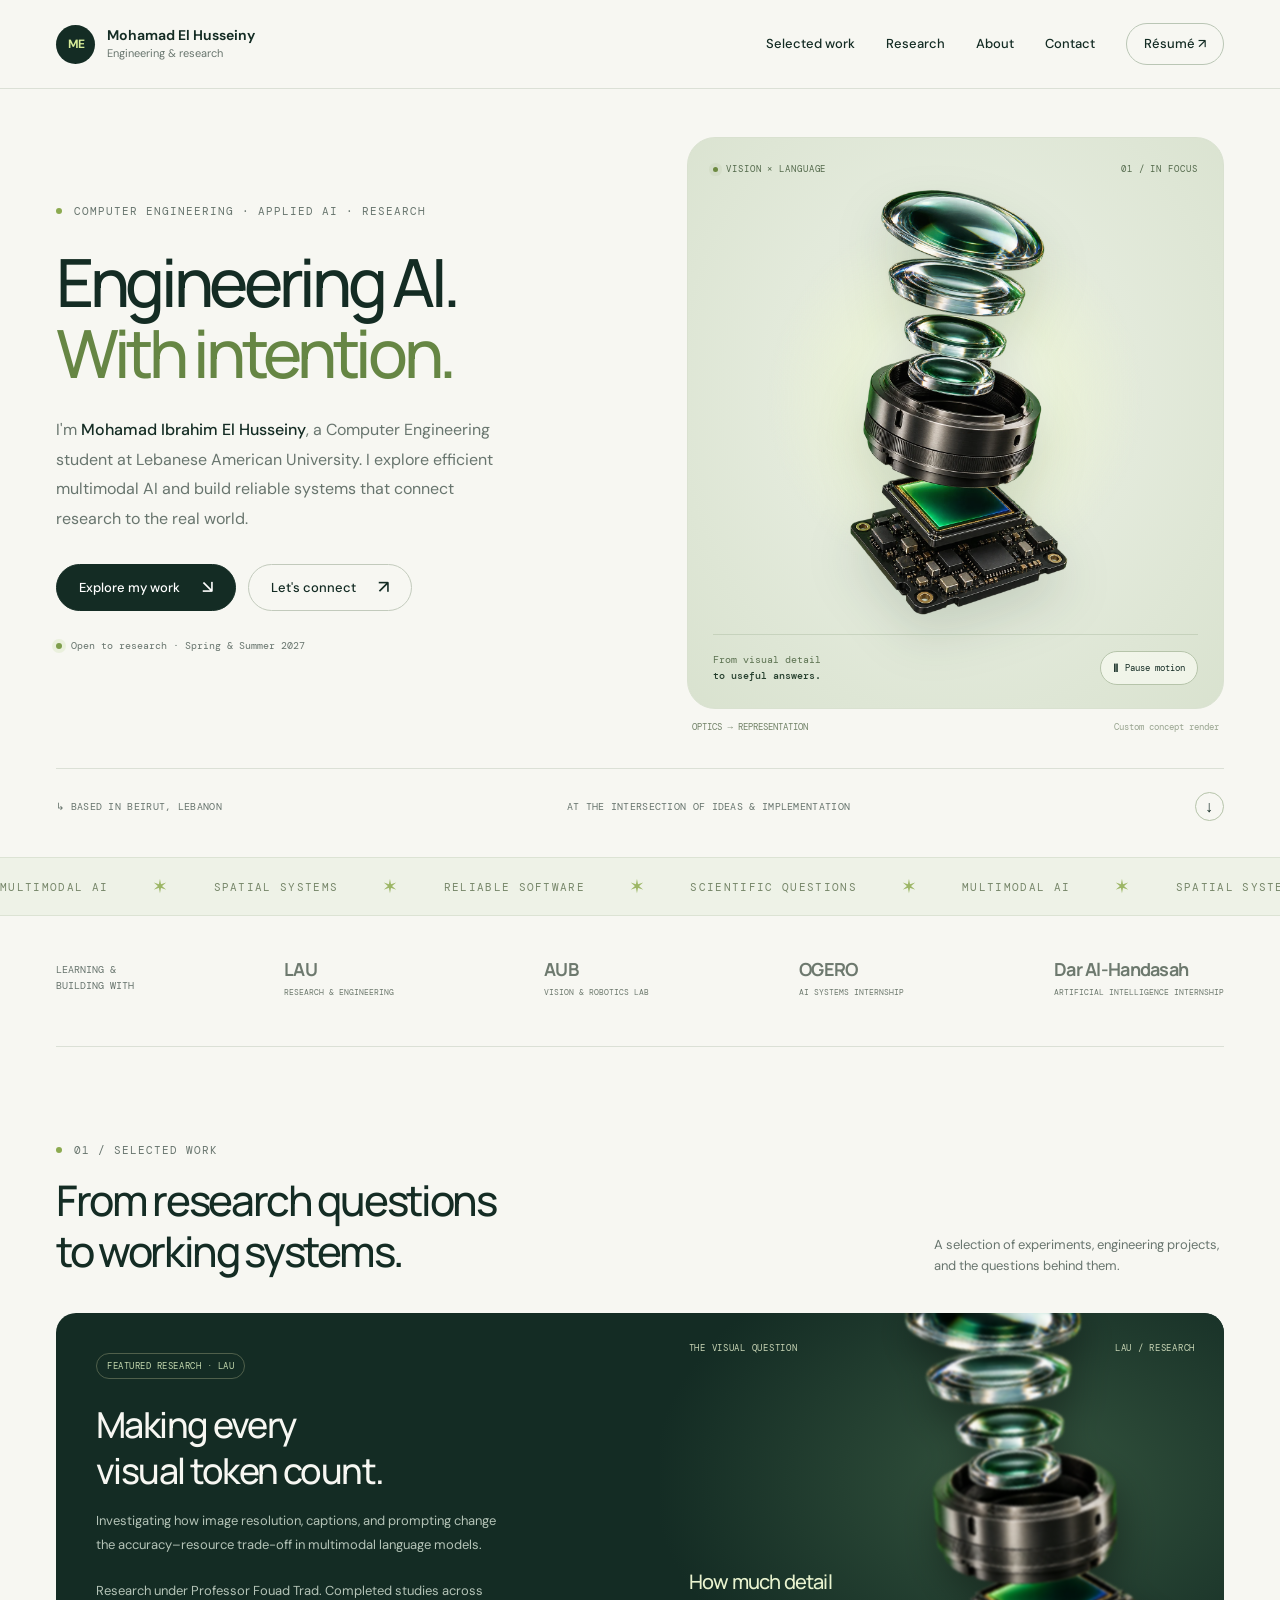
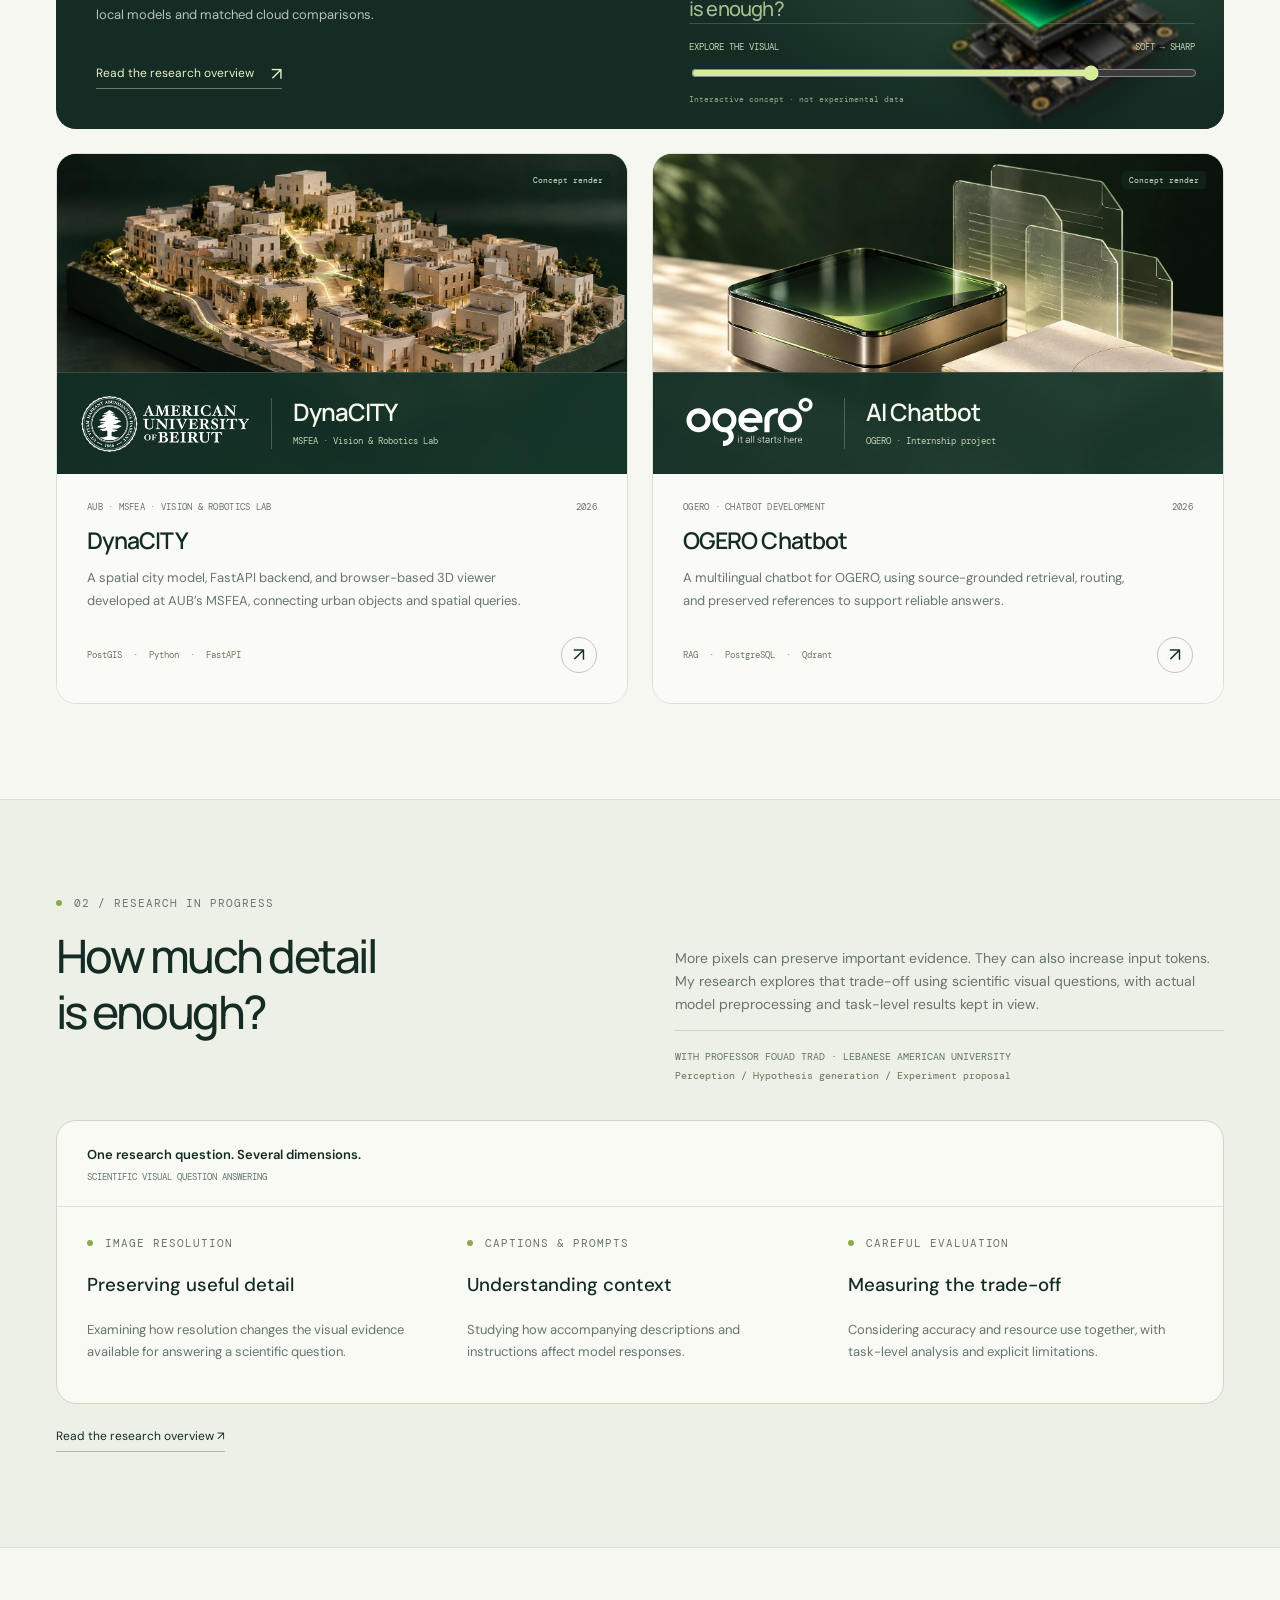
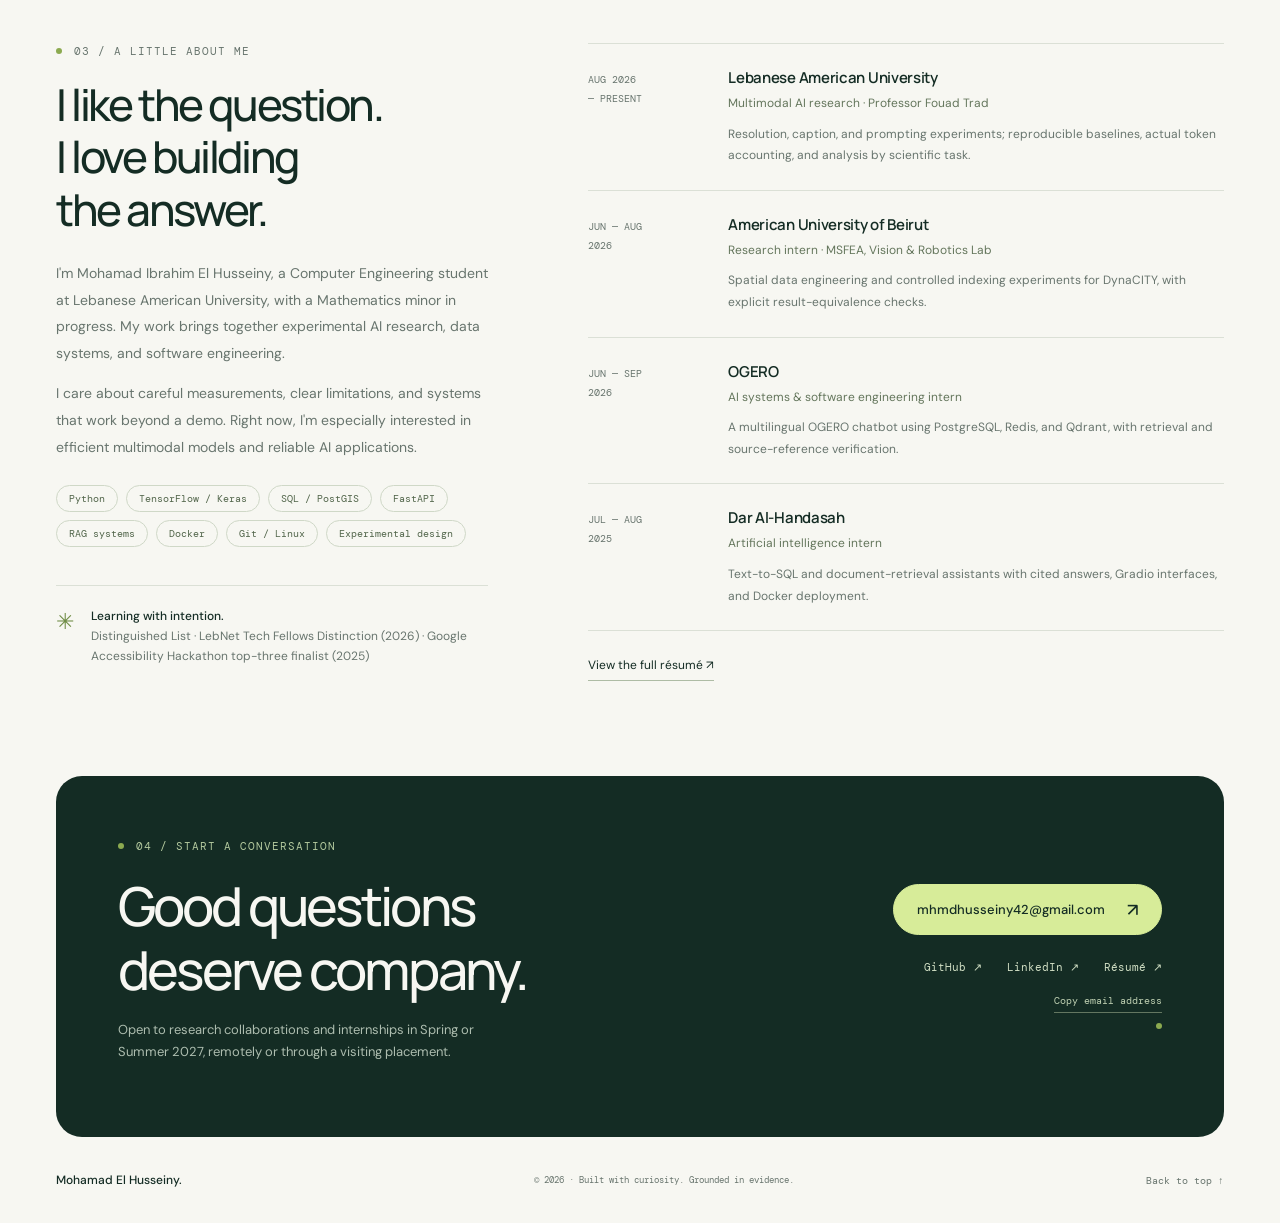
==== commit 66ba8607: "Add OGERO chatbot and AUB MSFEA project branding" ====
--- a/index.html
+++ b/index.html
@@ -1,4 +1,4 @@
-<!doctype html><html lang="en"><head><meta charset="utf-8"><meta name="viewport" content="width=device-width,initial-scale=1"><meta name="theme-color" content="#142c24"><title>Mohamad Ibrahim El Husseiny | AI Research &amp; Engineering</title><meta name="description" content="Mohamad Ibrahim El Husseiny is a Computer Engineering student at Lebanese American University researching efficient multimodal AI and building applied software systems."><meta name="author" content="Mohamad Ibrahim El Husseiny"><meta property="og:type" content="website"><meta property="og:site_name" content="Mohamad Ibrahim El Husseiny"><meta property="og:title" content="Mohamad Ibrahim El Husseiny | AI Research &amp; Engineering"><meta property="og:description" content="Mohamad Ibrahim El Husseiny is a Computer Engineering student at Lebanese American University researching efficient multimodal AI and building applied software systems."><meta name="twitter:card" content="summary"><link rel="canonical" href="https://mohamad-elhusseiny.github.io/"><meta property="og:url" content="https://mohamad-elhusseiny.github.io/"><meta name="robots" content="index, follow"><script type="application/ld+json">{"@context": "https://schema.org", "@graph": [{"@type": "Person", "@id": "https://mohamad-elhusseiny.github.io/#person", "name": "Mohamad Ibrahim El Husseiny", "alternateName": ["Mohamad El Husseiny", "Mohamad El-Husseiny"], "url": "https://mohamad-elhusseiny.github.io/", "jobTitle": "Computer Engineering student", "affiliation": {"@type": "CollegeOrUniversity", "name": "Lebanese American University", "url": "https://www.lau.edu.lb/"}, "sameAs": ["https://github.com/Mohamad-ElHusseiny", "https://www.linkedin.com/in/mohamad-el-husseiny/"]}, {"@type": "WebSite", "@id": "https://mohamad-elhusseiny.github.io/#website", "url": "https://mohamad-elhusseiny.github.io/", "name": "Mohamad Ibrahim El Husseiny", "alternateName": ["Mohamad El Husseiny", "Mohamad El-Husseiny"], "publisher": {"@id": "https://mohamad-elhusseiny.github.io/#person"}}, {"@type": "ProfilePage", "@id": "https://mohamad-elhusseiny.github.io/#webpage", "url": "https://mohamad-elhusseiny.github.io/", "name": "Mohamad Ibrahim El Husseiny | AI Research & Engineering", "isPartOf": {"@id": "https://mohamad-elhusseiny.github.io/#website"}, "inLanguage": "en", "mainEntity": {"@id": "https://mohamad-elhusseiny.github.io/#person"}}]}</script><link rel="icon" href="assets/favicon.svg" type="image/svg+xml"><link rel="stylesheet" href="assets/style.css"><script src="assets/app.js" defer></script><link rel="stylesheet" href="assets/motion-v2.css"><link rel="preload" as="image" href="assets/visuals/hero-optics-v2.webp"><script src="assets/motion-v2.js" defer></script></head><body><div class="scroll-progress" aria-hidden="true"></div><a class="skip" href="#main">Skip to content</a><header class="header"><div class="wrap header-inner"><a class="brand" href="index.html" aria-label="Mohamad El Husseiny, home"><span class="monogram" aria-hidden="true">ME</span><span>Mohamad El Husseiny<small>Engineering & research</small></span></a><button class="menu-button" aria-label="Open navigation" aria-expanded="false" aria-controls="navigation">☰</button><nav class="nav" id="navigation" aria-label="Main navigation"><a href="index.html#work">Selected work</a><a href="index.html#research">Research</a><a href="index.html#about">About</a><a href="index.html#contact">Contact</a><a class="resume-link" href="resume.html">Résumé <span aria-hidden="true">↗</span></a></nav></div></header><main id="main"><section class="hero wrap"><div class="hero-grid">
+<!doctype html><html lang="en"><head><meta charset="utf-8"><meta name="viewport" content="width=device-width,initial-scale=1"><meta name="theme-color" content="#142c24"><title>Mohamad Ibrahim El Husseiny | AI Research &amp; Engineering</title><meta name="description" content="Mohamad Ibrahim El Husseiny is a Computer Engineering student at Lebanese American University researching efficient multimodal AI and building applied software systems."><meta name="author" content="Mohamad Ibrahim El Husseiny"><meta property="og:type" content="website"><meta property="og:site_name" content="Mohamad Ibrahim El Husseiny"><meta property="og:title" content="Mohamad Ibrahim El Husseiny | AI Research &amp; Engineering"><meta property="og:description" content="Mohamad Ibrahim El Husseiny is a Computer Engineering student at Lebanese American University researching efficient multimodal AI and building applied software systems."><meta name="twitter:card" content="summary"><link rel="canonical" href="https://mohamad-elhusseiny.github.io/"><meta property="og:url" content="https://mohamad-elhusseiny.github.io/"><meta name="robots" content="index, follow"><script type="application/ld+json">{"@context": "https://schema.org", "@graph": [{"@type": "Person", "@id": "https://mohamad-elhusseiny.github.io/#person", "name": "Mohamad Ibrahim El Husseiny", "alternateName": ["Mohamad El Husseiny", "Mohamad El-Husseiny"], "url": "https://mohamad-elhusseiny.github.io/", "jobTitle": "Computer Engineering student", "affiliation": {"@type": "CollegeOrUniversity", "name": "Lebanese American University", "url": "https://www.lau.edu.lb/"}, "sameAs": ["https://github.com/Mohamad-ElHusseiny", "https://www.linkedin.com/in/mohamad-el-husseiny/"]}, {"@type": "WebSite", "@id": "https://mohamad-elhusseiny.github.io/#website", "url": "https://mohamad-elhusseiny.github.io/", "name": "Mohamad Ibrahim El Husseiny", "alternateName": ["Mohamad El Husseiny", "Mohamad El-Husseiny"], "publisher": {"@id": "https://mohamad-elhusseiny.github.io/#person"}}, {"@type": "ProfilePage", "@id": "https://mohamad-elhusseiny.github.io/#webpage", "url": "https://mohamad-elhusseiny.github.io/", "name": "Mohamad Ibrahim El Husseiny | AI Research & Engineering", "isPartOf": {"@id": "https://mohamad-elhusseiny.github.io/#website"}, "inLanguage": "en", "mainEntity": {"@id": "https://mohamad-elhusseiny.github.io/#person"}}]}</script><link rel="icon" href="assets/favicon.svg" type="image/svg+xml"><link rel="stylesheet" href="assets/style.css"><script src="assets/app.js" defer></script><link rel="stylesheet" href="assets/motion-v2.css"><link rel="stylesheet" href="assets/project-brands-v1.css"><link rel="preload" as="image" href="assets/visuals/hero-optics-v2.webp"><script src="assets/motion-v2.js" defer></script></head><body><div class="scroll-progress" aria-hidden="true"></div><a class="skip" href="#main">Skip to content</a><header class="header"><div class="wrap header-inner"><a class="brand" href="index.html" aria-label="Mohamad El Husseiny, home"><span class="monogram" aria-hidden="true">ME</span><span>Mohamad El Husseiny<small>Engineering & research</small></span></a><button class="menu-button" aria-label="Open navigation" aria-expanded="false" aria-controls="navigation">☰</button><nav class="nav" id="navigation" aria-label="Main navigation"><a href="index.html#work">Selected work</a><a href="index.html#research">Research</a><a href="index.html#about">About</a><a href="index.html#contact">Contact</a><a class="resume-link" href="resume.html">Résumé <span aria-hidden="true">↗</span></a></nav></div></header><main id="main"><section class="hero wrap"><div class="hero-grid">
 <div class="hero-copy"><div class="eyebrow">COMPUTER ENGINEERING &middot; APPLIED AI &middot; RESEARCH</div>
 <h1><span class="hero-line">Engineering AI.</span><span class="hero-line"><em>With intention.</em></span></h1>
 <p class="intro">I'm <strong>Mohamad Ibrahim El Husseiny</strong>, a Computer Engineering student at Lebanese American University. I explore efficient multimodal AI and build reliable systems that connect research to the real world.</p>
@@ -13,9 +13,9 @@
 <div class="motion-band" aria-hidden="true"><div class="motion-band-track"><div class="motion-band-group"><span>MULTIMODAL AI</span><i>&#10038;</i><span>SPATIAL SYSTEMS</span><i>&#10038;</i><span>RELIABLE SOFTWARE</span><i>&#10038;</i><span>SCIENTIFIC QUESTIONS</span><i>&#10038;</i></div><div class="motion-band-group"><span>MULTIMODAL AI</span><i>&#10038;</i><span>SPATIAL SYSTEMS</span><i>&#10038;</i><span>RELIABLE SOFTWARE</span><i>&#10038;</i><span>SCIENTIFIC QUESTIONS</span><i>&#10038;</i></div></div></div><div class="wrap affiliations"><span class="label">LEARNING &<br>BUILDING WITH</span><span class="org">LAU<small>RESEARCH & ENGINEERING</small></span><span class="org">AUB<small>VISION & ROBOTICS LAB</small></span><span class="org">OGERO<small>AI SYSTEMS INTERNSHIP</small></span><span class="org">Dar Al-Handasah<small>ARTIFICIAL INTELLIGENCE INTERNSHIP</small></span></div>
 <section class="section wrap" id="work"><div class="eyebrow">01 / SELECTED WORK</div><div class="section-heading"><h2>From research questions<br>to working systems.</h2><p>A selection of experiments, engineering projects, and the questions behind them.</p></div><article class="feature reveal"><div class="feature-copy"><span class="tag">FEATURED RESEARCH · LAU</span><h3>Making every<br>visual token count.</h3><p>Investigating how image resolution, captions, and prompting change the accuracy–resource trade-off in multimodal language models.</p><p>Research under Professor Fouad Trad. Completed studies across local models and matched cloud comparisons.</p><a class="text-link" href="research.html">Read the research overview <span class="arrow" aria-hidden="true">↗</span></a></div><div class="feature-art research-lab"><img class="lens-closeup" src="assets/visuals/hero-optics-v2.webp" width="1122" height="1402" loading="lazy" decoding="async" alt="">
 <div class="lab-caption"><span>THE VISUAL QUESTION</span><span>LAU / RESEARCH</span></div><div class="lab-note">How much detail<span>is enough?</span></div>
-<div class="focus-control" hidden><label for="visual-focus"><span>EXPLORE THE VISUAL</span><span>SOFT &rarr; SHARP</span></label><input id="visual-focus" type="range" min="0" max="100" value="80" aria-label="Adjust the decorative image focus"><small>Interactive concept &middot; not experimental data</small></div></div></article><div class="projects"><article class="project reveal" data-tilt><div class="project-art city"><img src="assets/visuals/city-model-v2.webp" width="1672" height="941" loading="lazy" decoding="async" alt="Concept render of a detailed Mediterranean city scale model with an illuminated route"><span class="image-kicker">SPATIAL SYSTEMS</span><span class="concept-label">Concept render</span></div><div class="project-body"><div class="project-meta"><span>AUB · VISION & ROBOTICS LAB</span><span>2026</span></div><h3>A city you can query.</h3><p>DynaCITY: a spatial model, FastAPI backend, and browser-based 3D viewer connecting urban objects and spatial queries.</p><div class="project-bottom"><span class="tech">PostGIS · Python · FastAPI</span><button class="icon-button" data-modal="dynacity" aria-label="Read about DynaCITY">↗</button></div></div></article><article class="project reveal" data-tilt><div class="project-art rag"><img src="assets/visuals/document-engine-v2.webp" width="1672" height="941" loading="lazy" decoding="async" alt="Concept render of a compact computing module with translucent document sheets and paper cards"><span class="image-kicker">DOCUMENT INTELLIGENCE</span><span class="concept-label">Concept render</span></div><div class="project-body"><div class="project-meta"><span>OGERO · AI SYSTEMS</span><span>2026</span></div><h3>Answers with a foundation.</h3><p>A multilingual retrieval-augmented assistant, with an emphasis on retrieval quality, routing, and preserving source references.</p><div class="project-bottom"><span class="tech">RAG · PostgreSQL · Qdrant</span><button class="icon-button" data-modal="rag" aria-label="Read about multilingual RAG">↗</button></div></div></article></div></section>
+<div class="focus-control" hidden><label for="visual-focus"><span>EXPLORE THE VISUAL</span><span>SOFT &rarr; SHARP</span></label><input id="visual-focus" type="range" min="0" max="100" value="80" aria-label="Adjust the decorative image focus"><small>Interactive concept &middot; not experimental data</small></div></div></article><div class="projects" id="projects"><article class="project reveal" data-tilt><div class="project-art city branded-art"><img src="assets/visuals/city-model-v2.webp" width="1672" height="941" loading="lazy" decoding="async" alt="Concept render of a detailed Mediterranean city scale model with an illuminated route"><span class="concept-label">Concept render</span><div class="project-brand-lockup"><img class="institution-logo" src="assets/brands/aub-official.png" width="300" height="100" loading="lazy" decoding="async" alt="American University of Beirut logo"><div class="project-brand-title"><strong>DynaCITY</strong><span>MSFEA &middot; Vision &amp; Robotics Lab</span></div></div></div><div class="project-body"><div class="project-meta"><span>AUB · MSFEA · VISION &amp; ROBOTICS LAB</span><span>2026</span></div><h3>DynaCITY</h3><p>A spatial city model, FastAPI backend, and browser-based 3D viewer developed at AUB’s MSFEA, connecting urban objects and spatial queries.</p><div class="project-bottom"><span class="tech">PostGIS · Python · FastAPI</span><button class="icon-button" data-modal="dynacity" aria-label="Read about DynaCITY">↗</button></div></div></article><article class="project reveal" data-tilt><div class="project-art rag branded-art"><img src="assets/visuals/document-engine-v2.webp" width="1672" height="941" loading="lazy" decoding="async" alt="Concept render of a compact computing module with translucent document sheets and paper cards"><span class="concept-label">Concept render</span><div class="project-brand-lockup"><div class="ogero-logo-window"><img src="assets/brands/ogero-official.svg" width="172" height="138" loading="lazy" decoding="async" alt="OGERO logo"></div><div class="project-brand-title"><strong>AI Chatbot</strong><span>OGERO &middot; Internship project</span></div></div></div><div class="project-body"><div class="project-meta"><span>OGERO · CHATBOT DEVELOPMENT</span><span>2026</span></div><h3>OGERO Chatbot</h3><p>A multilingual chatbot for OGERO, using source-grounded retrieval, routing, and preserved references to support reliable answers.</p><div class="project-bottom"><span class="tech">RAG · PostgreSQL · Qdrant</span><button class="icon-button" data-modal="rag" aria-label="Read about the OGERO chatbot">↗</button></div></div></article></div></section>
 <section class="section research-section" id="research"><div class="wrap"><div class="research-intro"><div><div class="eyebrow">02 / RESEARCH IN PROGRESS</div><h2>How much detail<br>is enough?</h2></div><div class="research-context"><p>More pixels can preserve important evidence. They can also increase input tokens. My research explores that trade-off using scientific visual questions, with actual model preprocessing and task-level results kept in view.</p><div class="context-meta">WITH PROFESSOR FOUAD TRAD · LEBANESE AMERICAN UNIVERSITY<br>Perception / Hypothesis generation / Experiment proposal</div></div></div><div class="explorer"><div class="explorer-header"><div class="explorer-title">One research question. Several dimensions.<span>SCIENTIFIC VISUAL QUESTION ANSWERING</span></div></div><div class="explorer-content" style="grid-template-columns:repeat(auto-fit,minmax(180px,1fr))"><div><div class="eyebrow">IMAGE RESOLUTION</div><h3 style="font-weight:500">Preserving useful detail</h3><p style="font-size:13px;color:var(--muted)">Examining how resolution changes the visual evidence available for answering a scientific question.</p></div><div><div class="eyebrow">CAPTIONS & PROMPTS</div><h3 style="font-weight:500">Understanding context</h3><p style="font-size:13px;color:var(--muted)">Studying how accompanying descriptions and instructions affect model responses.</p></div><div><div class="eyebrow">CAREFUL EVALUATION</div><h3 style="font-weight:500">Measuring the trade-off</h3><p style="font-size:13px;color:var(--muted)">Considering accuracy and resource use together, with task-level analysis and explicit limitations.</p></div></div></div><div class="research-links"><a class="text-link" href="research.html">Read the research overview ↗</a></div></div></section>
-<section class="section wrap about" id="about"><div class="about-grid"><div><div class="eyebrow">03 / A LITTLE ABOUT ME</div><h2>I like the question.<br>I love building<br>the answer.</h2><p class="bio">I'm Mohamad Ibrahim El Husseiny, a Computer Engineering student at Lebanese American University, with a Mathematics minor in progress. My work brings together experimental AI research, data systems, and software engineering.</p><p class="bio">I care about careful measurements, clear limitations, and systems that work beyond a demo. Right now, I'm especially interested in efficient multimodal models and reliable AI applications.</p><div class="skill-list" aria-label="Selected skills"><span>Python</span><span>TensorFlow / Keras</span><span>SQL / PostGIS</span><span>FastAPI</span><span>RAG systems</span><span>Docker</span><span>Git / Linux</span><span>Experimental design</span></div><div class="recognition"><span class="star" aria-hidden="true">✳</span><div><strong>Learning with intention.</strong><br>Distinguished List · LebNet Tech Fellows Distinction (2026) · Google Accessibility Hackathon top-three finalist (2025)</div></div></div><div class="timeline" aria-label="Experience timeline"><article class="timeline-item reveal"><div class="timeline-date">AUG 2026<br>— PRESENT</div><div><h3>Lebanese American University</h3><p class="role">Multimodal AI research · Professor Fouad Trad</p><p>Resolution, caption, and prompting experiments; reproducible baselines, actual token accounting, and analysis by scientific task.</p></div></article><article class="timeline-item reveal"><div class="timeline-date">JUN — AUG<br>2026</div><div><h3>American University of Beirut</h3><p class="role">Research intern · Vision & Robotics Lab</p><p>Spatial data engineering and controlled indexing experiments for DynaCITY, with explicit result-equivalence checks.</p></div></article><article class="timeline-item reveal"><div class="timeline-date">JUN — SEP<br>2026</div><div><h3>OGERO</h3><p class="role">AI systems & software engineering intern</p><p>Multilingual retrieval-augmented assistants using PostgreSQL, Redis, and Qdrant, with retrieval and source-reference verification.</p></div></article><article class="timeline-item reveal"><div class="timeline-date">JUL — AUG<br>2025</div><div><h3>Dar Al-Handasah</h3><p class="role">Artificial intelligence intern</p><p>Text-to-SQL and document-retrieval assistants with cited answers, Gradio interfaces, and Docker deployment.</p></div></article><a class="text-link" style="margin-top:25px" href="resume.html">View the full résumé ↗</a></div></div></section>
+<section class="section wrap about" id="about"><div class="about-grid"><div><div class="eyebrow">03 / A LITTLE ABOUT ME</div><h2>I like the question.<br>I love building<br>the answer.</h2><p class="bio">I'm Mohamad Ibrahim El Husseiny, a Computer Engineering student at Lebanese American University, with a Mathematics minor in progress. My work brings together experimental AI research, data systems, and software engineering.</p><p class="bio">I care about careful measurements, clear limitations, and systems that work beyond a demo. Right now, I'm especially interested in efficient multimodal models and reliable AI applications.</p><div class="skill-list" aria-label="Selected skills"><span>Python</span><span>TensorFlow / Keras</span><span>SQL / PostGIS</span><span>FastAPI</span><span>RAG systems</span><span>Docker</span><span>Git / Linux</span><span>Experimental design</span></div><div class="recognition"><span class="star" aria-hidden="true">✳</span><div><strong>Learning with intention.</strong><br>Distinguished List · LebNet Tech Fellows Distinction (2026) · Google Accessibility Hackathon top-three finalist (2025)</div></div></div><div class="timeline" aria-label="Experience timeline"><article class="timeline-item reveal"><div class="timeline-date">AUG 2026<br>— PRESENT</div><div><h3>Lebanese American University</h3><p class="role">Multimodal AI research · Professor Fouad Trad</p><p>Resolution, caption, and prompting experiments; reproducible baselines, actual token accounting, and analysis by scientific task.</p></div></article><article class="timeline-item reveal"><div class="timeline-date">JUN — AUG<br>2026</div><div><h3>American University of Beirut</h3><p class="role">Research intern · MSFEA, Vision &amp; Robotics Lab</p><p>Spatial data engineering and controlled indexing experiments for DynaCITY, with explicit result-equivalence checks.</p></div></article><article class="timeline-item reveal"><div class="timeline-date">JUN — SEP<br>2026</div><div><h3>OGERO</h3><p class="role">AI systems & software engineering intern</p><p>A multilingual OGERO chatbot using PostgreSQL, Redis, and Qdrant, with retrieval and source-reference verification.</p></div></article><article class="timeline-item reveal"><div class="timeline-date">JUL — AUG<br>2025</div><div><h3>Dar Al-Handasah</h3><p class="role">Artificial intelligence intern</p><p>Text-to-SQL and document-retrieval assistants with cited answers, Gradio interfaces, and Docker deployment.</p></div></article><a class="text-link" style="margin-top:25px" href="resume.html">View the full résumé ↗</a></div></div></section>
 <section class="wrap" id="contact"><div class="contact"><div><div class="eyebrow">04 / START A CONVERSATION</div><h2>Good questions<br>deserve company.</h2><p>Open to research collaborations and internships in Spring or Summer 2027, remotely or through a visiting placement.</p></div><div class="contact-right"><a class="button" href="mailto:mhmdhusseiny42@gmail.com">mhmdhusseiny42@gmail.com <span class="arrow" aria-hidden="true">↗</span></a><div class="socials"><a href="https://github.com/Mohamad-ElHusseiny" target="_blank" rel="noopener noreferrer">GitHub ↗</a><a href="https://www.linkedin.com/in/mohamad-el-husseiny" target="_blank" rel="noopener noreferrer">LinkedIn ↗</a><a href="resume.html">Résumé ↗</a></div><button class="copy-email" type="button">Copy email address</button><span id="copy-status" class="eyebrow" style="margin-top:10px;justify-content:flex-end;font-size:9px" role="status"></span></div></div></section>
-</main><dialog class="modal" id="dynacity" aria-labelledby="dynacity-title"><button class="modal-close" aria-label="Close project details">×</button><div class="eyebrow">SPATIAL DATA / RESEARCH INTERNSHIP</div><h2 id="dynacity-title">DynaCITY: a city you can query.</h2><p>During my June–August 2026 research internship at AUB's Vision and Robotics Lab, I built a PostgreSQL/PostGIS city model containing urban objects, a FastAPI backend, and a browser-based 3D viewer.</p><h3>Engineering the experiment</h3><p>I designed controlled spatial-index benchmarks using pre-registered hypotheses, result-equivalence checks, and interleaved measurements. The work compared custom quadtree point lookup with PostgreSQL spatial indexing under controlled conditions.</p><p class="callout">Indexing performance depends on the setup and query type. The project card uses a decorative concept render.</p><div class="skill-list"><span>PostgreSQL / PostGIS</span><span>FastAPI</span><span>Python</span><span>Spatial indexing</span></div></dialog>
-<dialog class="modal" id="rag" aria-labelledby="rag-title"><button class="modal-close" aria-label="Close project details">×</button><div class="eyebrow">RETRIEVAL / AI SYSTEMS INTERNSHIP</div><h2 id="rag-title">Multilingual answers grounded in source data.</h2><p>During my June–September 2026 internship at OGERO, I worked on a multilingual retrieval-augmented assistant using PostgreSQL, Redis, and Qdrant.</p><h3>Reliability beyond retrieval</h3><p>The work included evaluating retrieval, routing, and tool selection. I corrected missing ticket references using structured source records and checked reference preservation through regression tests.</p><p class="callout">This is a professional project summary. Private source records, ticket contents, credentials, and internal software are not included in this portfolio.</p><div class="skill-list"><span>RAG</span><span>PostgreSQL</span><span>Redis</span><span>Qdrant</span><span>Regression testing</span></div></dialog><footer class="wrap footer"><a class="footer-brand" href="index.html">Mohamad El Husseiny.</a><span>© 2026 · Built with curiosity. Grounded in evidence.</span><a class="back-top" href="#main">Back to top ↑</a></footer></body></html>+</main><dialog class="modal" id="dynacity" aria-labelledby="dynacity-title"><button class="modal-close" aria-label="Close project details">×</button><div class="eyebrow">SPATIAL DATA / RESEARCH INTERNSHIP</div><h2 id="dynacity-title">DynaCITY at AUB MSFEA</h2><p class="institution-context">Maroun Semaan Faculty of Engineering and Architecture &middot; American University of Beirut</p><p>During my June–August 2026 research internship at the American University of Beirut, I worked on DynaCITY in MSFEA’s Vision and Robotics Lab. I built a PostgreSQL/PostGIS city model, a FastAPI backend, and a browser-based 3D viewer.</p><h3>Engineering the experiment</h3><p>I designed controlled spatial-index benchmarks using pre-registered hypotheses, result-equivalence checks, and interleaved measurements. The work compared custom quadtree point lookup with PostgreSQL spatial indexing under controlled conditions.</p><p class="callout">Indexing performance depends on the setup and query type. The project card uses a decorative concept render.</p><div class="skill-list"><span>PostgreSQL / PostGIS</span><span>FastAPI</span><span>Python</span><span>Spatial indexing</span></div></dialog>
+<dialog class="modal" id="rag" aria-labelledby="rag-title"><button class="modal-close" aria-label="Close project details">×</button><div class="eyebrow">RETRIEVAL / AI SYSTEMS INTERNSHIP</div><h2 id="rag-title">OGERO Chatbot</h2><p>During my June–September 2026 internship at OGERO, I worked on a multilingual chatbot for OGERO using retrieval-augmented generation, PostgreSQL, Redis, and Qdrant.</p><h3>Reliability beyond retrieval</h3><p>The work included evaluating retrieval, routing, and tool selection. I corrected missing ticket references using structured source records and checked reference preservation through regression tests.</p><p class="callout">This is a professional project summary. Private source records, ticket contents, credentials, and internal software are not included in this portfolio.</p><div class="skill-list"><span>RAG</span><span>PostgreSQL</span><span>Redis</span><span>Qdrant</span><span>Regression testing</span></div></dialog><footer class="wrap footer"><a class="footer-brand" href="index.html">Mohamad El Husseiny.</a><span>© 2026 · Built with curiosity. Grounded in evidence.</span><a class="back-top" href="#main">Back to top ↑</a></footer></body></html>
--- a/assets/project-brands-v1.css
+++ b/assets/project-brands-v1.css
@@ -0,0 +1,18 @@
+/* Official institutional marks identify the user's internship projects. */
+.project-art.branded-art{height:320px}
+.project-art .project-brand-lockup{position:absolute;inset:auto 0 0;z-index:2;min-height:102px;display:flex;align-items:center;gap:22px;padding:17px 24px;background:linear-gradient(120deg,#122d24f5,#17372bef);border-top:1px solid #ffffff24;backdrop-filter:blur(12px);color:#fff}
+.project-art .project-brand-lockup .institution-logo{width:168px;height:56px;object-fit:contain;object-position:left center;display:block;transform:none!important;transition:none;filter:none}
+.project-art .project-brand-lockup .ogero-logo-window{position:relative;width:145px;height:66px;overflow:hidden;flex-shrink:0}
+.project-art .project-brand-lockup .ogero-logo-window img{position:absolute;left:0;top:-27px;width:145px;height:116.3px;object-fit:contain;transform:none!important;transition:none;filter:none}
+.project-brand-title{min-width:0;padding-left:21px;border-left:1px solid #ffffff38}
+.project-brand-title strong{display:block;font:600 24px/1.2 var(--display);letter-spacing:-.04em;color:#f4f7eb}
+.project-brand-title span{display:block;font:9px/1.6 var(--mono);color:#c0d1b4;margin-top:7px}
+.project-art.branded-art .concept-label{top:17px;bottom:auto;right:17px;background:#10271bc9}
+.project-art.branded-art>img{object-position:center 40%}
+.project-art.branded-art.rag>img{object-position:center 48%}
+.modal .institution-context{font:10px/1.7 var(--mono);color:#617953;margin-top:10px}
+@media(max-width:1100px){.project-art .project-brand-lockup{gap:15px;padding-inline:19px}.project-art .project-brand-lockup .institution-logo{width:145px;height:49px}.project-brand-title{padding-left:15px}.project-brand-title strong{font-size:21px}}
+@media(max-width:800px){.project-art.branded-art{height:300px}.project-art .project-brand-lockup{gap:12px;padding:14px 17px}.project-art .project-brand-lockup .institution-logo{width:118px;height:40px}.project-art .project-brand-lockup .ogero-logo-window{width:118px}.project-art .project-brand-lockup .ogero-logo-window img{left:-10px}.project-brand-title{padding-left:12px}.project-brand-title strong{font-size:20px}.project-brand-title span{font-size:8px}}
+@media(max-width:720px){.project-art.branded-art{height:320px}.project-art .project-brand-lockup{padding-inline:22px;gap:22px}.project-art .project-brand-lockup .institution-logo{width:168px;height:56px}.project-art .project-brand-lockup .ogero-logo-window{width:145px}.project-art .project-brand-lockup .ogero-logo-window img{left:0}.project-brand-title{padding-left:21px}.project-brand-title strong{font-size:24px}.project-brand-title span{font-size:9px}}
+@media(max-width:440px){.project-art.branded-art{height:295px}.project-art .project-brand-lockup{gap:13px;padding:14px 17px}.project-art .project-brand-lockup .institution-logo{width:135px;height:45px}.project-art .project-brand-lockup .ogero-logo-window{width:125px}.project-art .project-brand-lockup .ogero-logo-window img{left:-7px}.project-brand-title{padding-left:13px}.project-brand-title strong{font-size:21px}.project-brand-title span{font-size:8px}.project-meta{gap:12px;align-items:flex-start}.project-meta>span:first-child{max-width:calc(100% - 38px)}}
+@media(max-width:350px){.project-art .project-brand-lockup{gap:10px;padding-inline:12px}.project-art .project-brand-lockup .institution-logo{width:112px;height:38px}.project-art .project-brand-lockup .ogero-logo-window{width:107px}.project-art .project-brand-lockup .ogero-logo-window img{left:-15px}.project-brand-title{padding-left:10px}.project-brand-title strong{font-size:19px}}
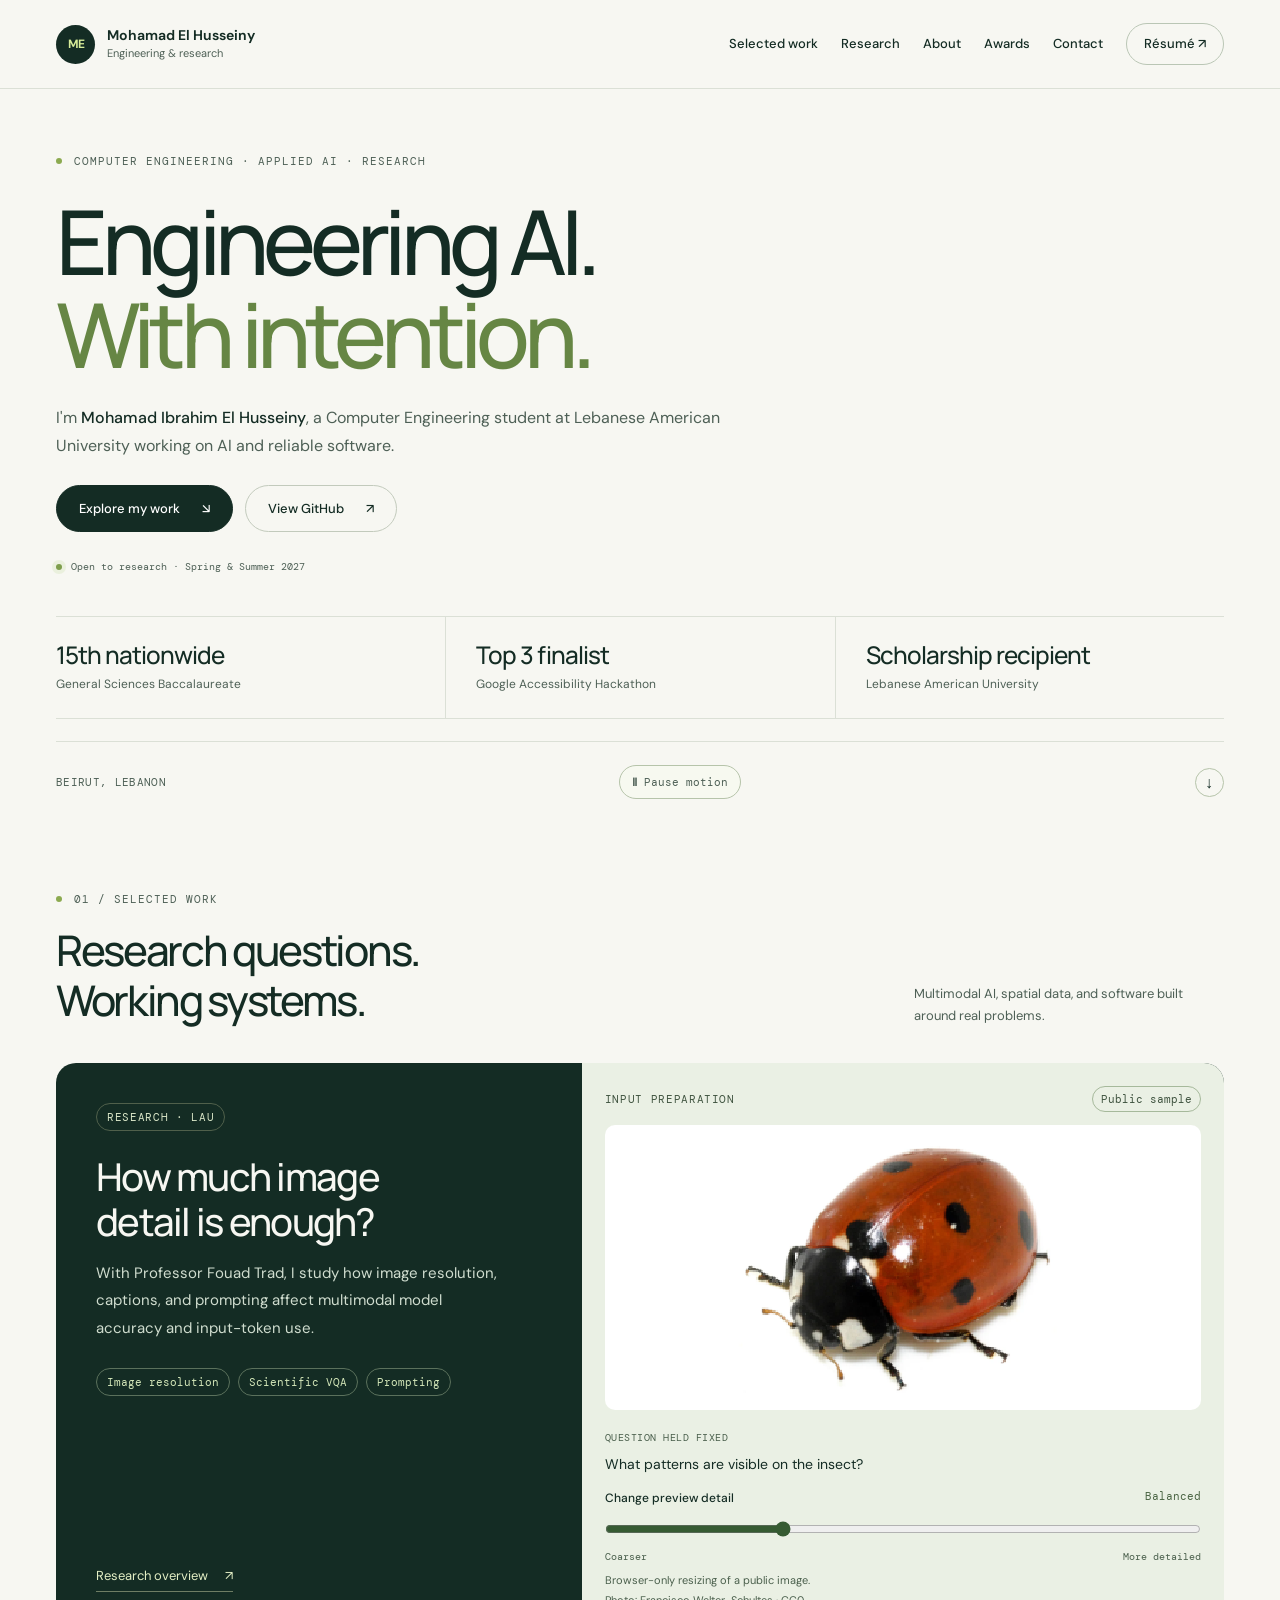
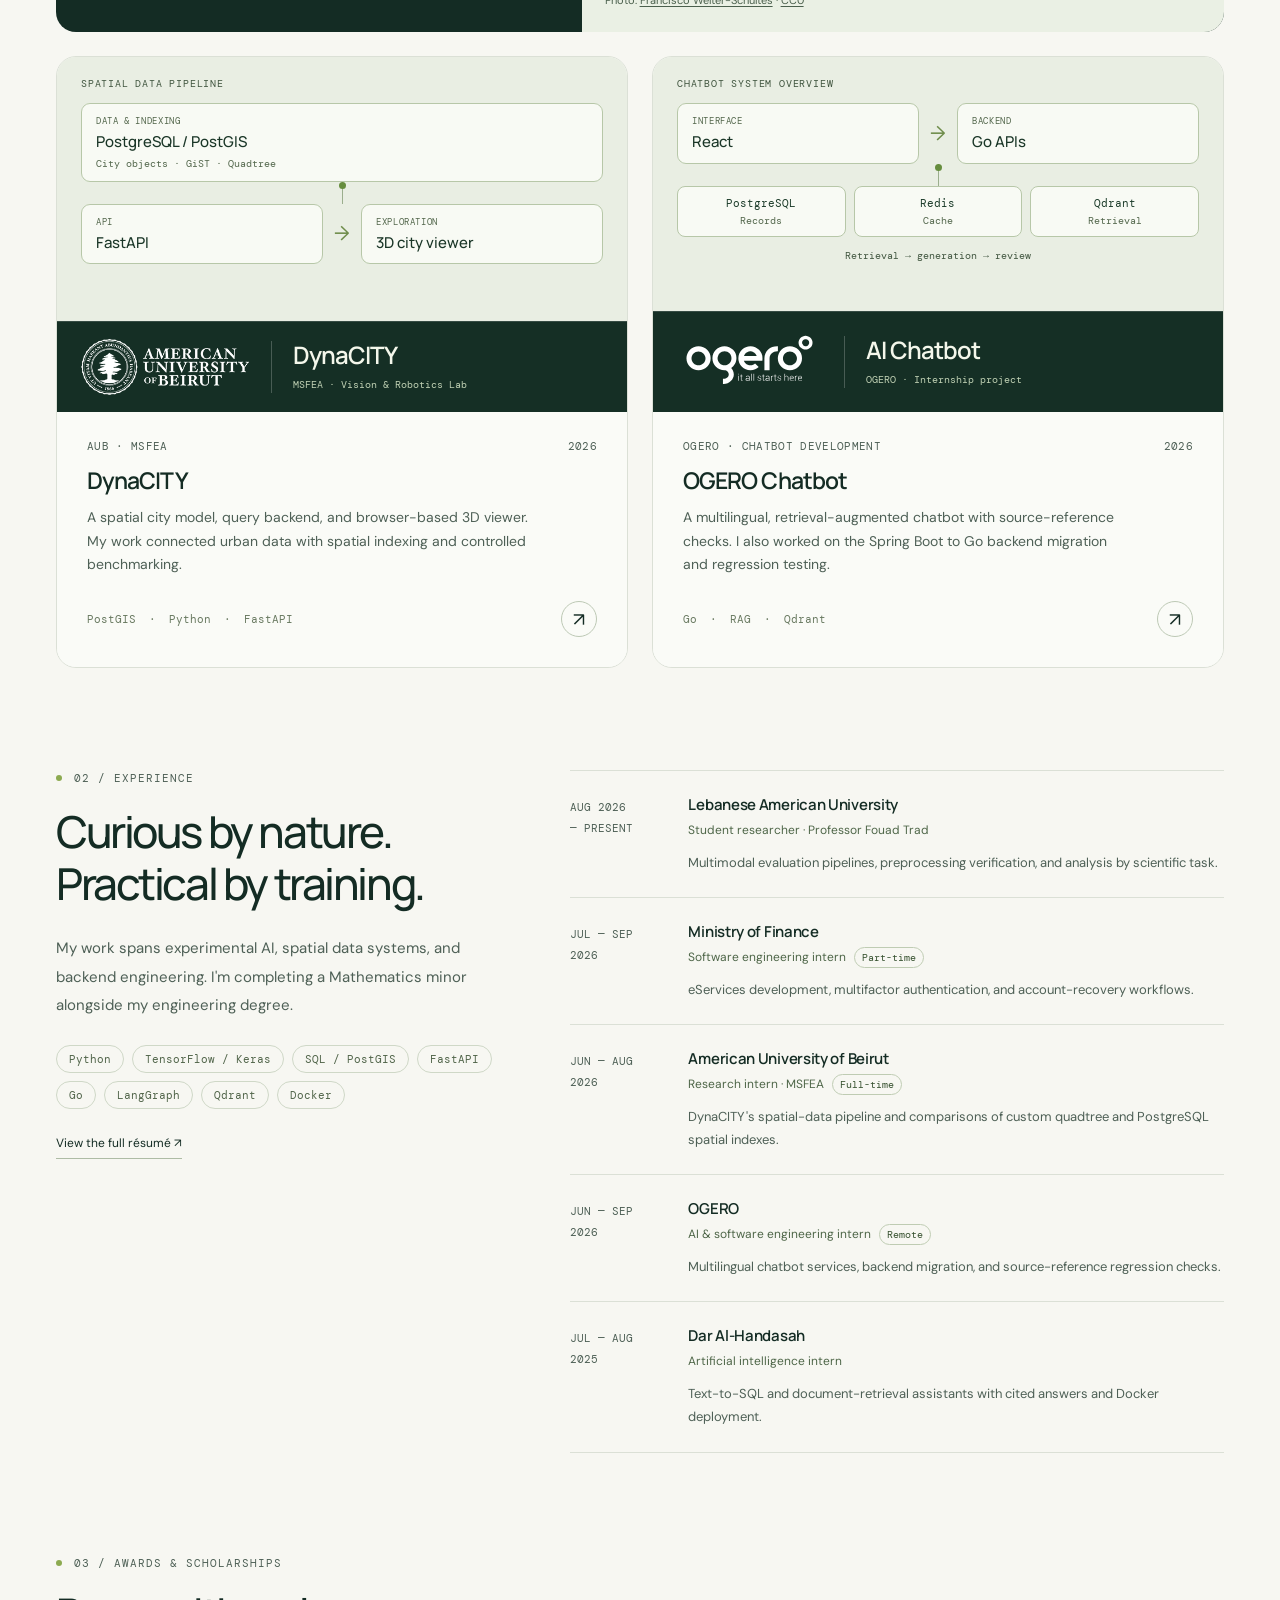
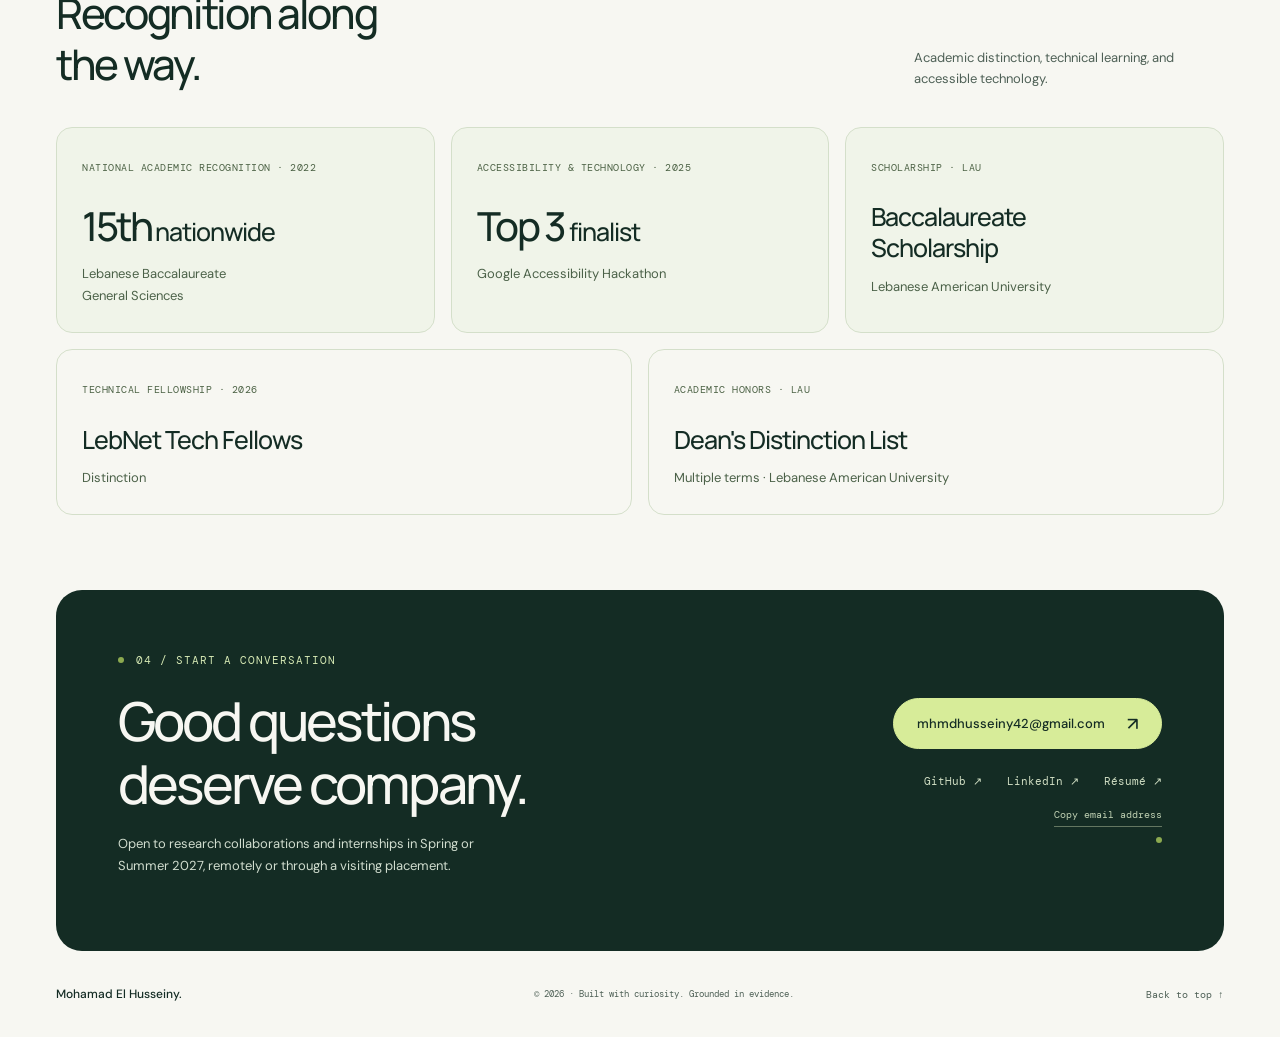
==== commit 67ed9609: "Refresh portfolio with awards and high-level project architecture" ====
--- a/index.html
+++ b/index.html
@@ -1,21 +1,77 @@
-<!doctype html><html lang="en"><head><meta charset="utf-8"><meta name="viewport" content="width=device-width,initial-scale=1"><meta name="theme-color" content="#142c24"><title>Mohamad Ibrahim El Husseiny | AI Research &amp; Engineering</title><meta name="description" content="Mohamad Ibrahim El Husseiny is a Computer Engineering student at Lebanese American University researching efficient multimodal AI and building applied software systems."><meta name="author" content="Mohamad Ibrahim El Husseiny"><meta property="og:type" content="website"><meta property="og:site_name" content="Mohamad Ibrahim El Husseiny"><meta property="og:title" content="Mohamad Ibrahim El Husseiny | AI Research &amp; Engineering"><meta property="og:description" content="Mohamad Ibrahim El Husseiny is a Computer Engineering student at Lebanese American University researching efficient multimodal AI and building applied software systems."><meta name="twitter:card" content="summary"><link rel="canonical" href="https://mohamad-elhusseiny.github.io/"><meta property="og:url" content="https://mohamad-elhusseiny.github.io/"><meta name="robots" content="index, follow"><script type="application/ld+json">{"@context": "https://schema.org", "@graph": [{"@type": "Person", "@id": "https://mohamad-elhusseiny.github.io/#person", "name": "Mohamad Ibrahim El Husseiny", "alternateName": ["Mohamad El Husseiny", "Mohamad El-Husseiny"], "url": "https://mohamad-elhusseiny.github.io/", "jobTitle": "Computer Engineering student", "affiliation": {"@type": "CollegeOrUniversity", "name": "Lebanese American University", "url": "https://www.lau.edu.lb/"}, "sameAs": ["https://github.com/Mohamad-ElHusseiny", "https://www.linkedin.com/in/mohamad-el-husseiny/"]}, {"@type": "WebSite", "@id": "https://mohamad-elhusseiny.github.io/#website", "url": "https://mohamad-elhusseiny.github.io/", "name": "Mohamad Ibrahim El Husseiny", "alternateName": ["Mohamad El Husseiny", "Mohamad El-Husseiny"], "publisher": {"@id": "https://mohamad-elhusseiny.github.io/#person"}}, {"@type": "ProfilePage", "@id": "https://mohamad-elhusseiny.github.io/#webpage", "url": "https://mohamad-elhusseiny.github.io/", "name": "Mohamad Ibrahim El Husseiny | AI Research & Engineering", "isPartOf": {"@id": "https://mohamad-elhusseiny.github.io/#website"}, "inLanguage": "en", "mainEntity": {"@id": "https://mohamad-elhusseiny.github.io/#person"}}]}</script><link rel="icon" href="assets/favicon.svg" type="image/svg+xml"><link rel="stylesheet" href="assets/style.css"><script src="assets/app.js" defer></script><link rel="stylesheet" href="assets/motion-v2.css"><link rel="stylesheet" href="assets/project-brands-v1.css"><link rel="preload" as="image" href="assets/visuals/hero-optics-v2.webp"><script src="assets/motion-v2.js" defer></script></head><body><div class="scroll-progress" aria-hidden="true"></div><a class="skip" href="#main">Skip to content</a><header class="header"><div class="wrap header-inner"><a class="brand" href="index.html" aria-label="Mohamad El Husseiny, home"><span class="monogram" aria-hidden="true">ME</span><span>Mohamad El Husseiny<small>Engineering & research</small></span></a><button class="menu-button" aria-label="Open navigation" aria-expanded="false" aria-controls="navigation">☰</button><nav class="nav" id="navigation" aria-label="Main navigation"><a href="index.html#work">Selected work</a><a href="index.html#research">Research</a><a href="index.html#about">About</a><a href="index.html#contact">Contact</a><a class="resume-link" href="resume.html">Résumé <span aria-hidden="true">↗</span></a></nav></div></header><main id="main"><section class="hero wrap"><div class="hero-grid">
-<div class="hero-copy"><div class="eyebrow">COMPUTER ENGINEERING &middot; APPLIED AI &middot; RESEARCH</div>
-<h1><span class="hero-line">Engineering AI.</span><span class="hero-line"><em>With intention.</em></span></h1>
-<p class="intro">I'm <strong>Mohamad Ibrahim El Husseiny</strong>, a Computer Engineering student at Lebanese American University. I explore efficient multimodal AI and build reliable systems that connect research to the real world.</p>
-<div class="actions"><a class="button" data-magnet href="#work">Explore my work <span class="arrow" aria-hidden="true">&#8600;</span></a><a class="button light" data-magnet href="mailto:mhmdhusseiny42@gmail.com">Let's connect <span class="arrow" aria-hidden="true">&#8599;</span></a></div>
-<div class="availability"><span class="dot" aria-hidden="true"></span>Open to research &middot; Spring &amp; Summer 2027</div></div>
-<div class="visual"><div class="hero-stage" data-tilt>
-<div class="stage-halo" aria-hidden="true"></div><div class="stage-top"><span class="stage-index">VISION &times; LANGUAGE</span><span>01 / IN FOCUS</span></div>
-<div class="hero-object-wrap"><img class="hero-object" src="assets/visuals/hero-optics-v2.webp" width="1122" height="1402" fetchpriority="high" decoding="async" alt="Concept render of precision camera lenses, an optical barrel, and an image sensor in an exploded assembly"></div>
-<div class="stage-bottom"><p>From visual detail<strong>to useful answers.</strong></p><button class="motion-toggle" type="button" aria-pressed="false" hidden><span data-motion-label>Pause motion</span></button></div></div>
-<div class="stage-caption"><span>OPTICS &rarr; REPRESENTATION</span><span>Custom concept render</span></div></div></div>
-<div class="hero-end"><span class="location">&#8627; BASED IN BEIRUT, LEBANON</span><span>AT THE INTERSECTION OF IDEAS &amp; IMPLEMENTATION</span><a class="scroll" href="#work" aria-label="Scroll to selected work">&#8595;</a></div></section>
-<div class="motion-band" aria-hidden="true"><div class="motion-band-track"><div class="motion-band-group"><span>MULTIMODAL AI</span><i>&#10038;</i><span>SPATIAL SYSTEMS</span><i>&#10038;</i><span>RELIABLE SOFTWARE</span><i>&#10038;</i><span>SCIENTIFIC QUESTIONS</span><i>&#10038;</i></div><div class="motion-band-group"><span>MULTIMODAL AI</span><i>&#10038;</i><span>SPATIAL SYSTEMS</span><i>&#10038;</i><span>RELIABLE SOFTWARE</span><i>&#10038;</i><span>SCIENTIFIC QUESTIONS</span><i>&#10038;</i></div></div></div><div class="wrap affiliations"><span class="label">LEARNING &<br>BUILDING WITH</span><span class="org">LAU<small>RESEARCH & ENGINEERING</small></span><span class="org">AUB<small>VISION & ROBOTICS LAB</small></span><span class="org">OGERO<small>AI SYSTEMS INTERNSHIP</small></span><span class="org">Dar Al-Handasah<small>ARTIFICIAL INTELLIGENCE INTERNSHIP</small></span></div>
-<section class="section wrap" id="work"><div class="eyebrow">01 / SELECTED WORK</div><div class="section-heading"><h2>From research questions<br>to working systems.</h2><p>A selection of experiments, engineering projects, and the questions behind them.</p></div><article class="feature reveal"><div class="feature-copy"><span class="tag">FEATURED RESEARCH · LAU</span><h3>Making every<br>visual token count.</h3><p>Investigating how image resolution, captions, and prompting change the accuracy–resource trade-off in multimodal language models.</p><p>Research under Professor Fouad Trad. Completed studies across local models and matched cloud comparisons.</p><a class="text-link" href="research.html">Read the research overview <span class="arrow" aria-hidden="true">↗</span></a></div><div class="feature-art research-lab"><img class="lens-closeup" src="assets/visuals/hero-optics-v2.webp" width="1122" height="1402" loading="lazy" decoding="async" alt="">
-<div class="lab-caption"><span>THE VISUAL QUESTION</span><span>LAU / RESEARCH</span></div><div class="lab-note">How much detail<span>is enough?</span></div>
-<div class="focus-control" hidden><label for="visual-focus"><span>EXPLORE THE VISUAL</span><span>SOFT &rarr; SHARP</span></label><input id="visual-focus" type="range" min="0" max="100" value="80" aria-label="Adjust the decorative image focus"><small>Interactive concept &middot; not experimental data</small></div></div></article><div class="projects" id="projects"><article class="project reveal" data-tilt><div class="project-art city branded-art"><img src="assets/visuals/city-model-v2.webp" width="1672" height="941" loading="lazy" decoding="async" alt="Concept render of a detailed Mediterranean city scale model with an illuminated route"><span class="concept-label">Concept render</span><div class="project-brand-lockup"><img class="institution-logo" src="assets/brands/aub-official.png" width="300" height="100" loading="lazy" decoding="async" alt="American University of Beirut logo"><div class="project-brand-title"><strong>DynaCITY</strong><span>MSFEA &middot; Vision &amp; Robotics Lab</span></div></div></div><div class="project-body"><div class="project-meta"><span>AUB · MSFEA · VISION &amp; ROBOTICS LAB</span><span>2026</span></div><h3>DynaCITY</h3><p>A spatial city model, FastAPI backend, and browser-based 3D viewer developed at AUB’s MSFEA, connecting urban objects and spatial queries.</p><div class="project-bottom"><span class="tech">PostGIS · Python · FastAPI</span><button class="icon-button" data-modal="dynacity" aria-label="Read about DynaCITY">↗</button></div></div></article><article class="project reveal" data-tilt><div class="project-art rag branded-art"><img src="assets/visuals/document-engine-v2.webp" width="1672" height="941" loading="lazy" decoding="async" alt="Concept render of a compact computing module with translucent document sheets and paper cards"><span class="concept-label">Concept render</span><div class="project-brand-lockup"><div class="ogero-logo-window"><img src="assets/brands/ogero-official.svg" width="172" height="138" loading="lazy" decoding="async" alt="OGERO logo"></div><div class="project-brand-title"><strong>AI Chatbot</strong><span>OGERO &middot; Internship project</span></div></div></div><div class="project-body"><div class="project-meta"><span>OGERO · CHATBOT DEVELOPMENT</span><span>2026</span></div><h3>OGERO Chatbot</h3><p>A multilingual chatbot for OGERO, using source-grounded retrieval, routing, and preserved references to support reliable answers.</p><div class="project-bottom"><span class="tech">RAG · PostgreSQL · Qdrant</span><button class="icon-button" data-modal="rag" aria-label="Read about the OGERO chatbot">↗</button></div></div></article></div></section>
-<section class="section research-section" id="research"><div class="wrap"><div class="research-intro"><div><div class="eyebrow">02 / RESEARCH IN PROGRESS</div><h2>How much detail<br>is enough?</h2></div><div class="research-context"><p>More pixels can preserve important evidence. They can also increase input tokens. My research explores that trade-off using scientific visual questions, with actual model preprocessing and task-level results kept in view.</p><div class="context-meta">WITH PROFESSOR FOUAD TRAD · LEBANESE AMERICAN UNIVERSITY<br>Perception / Hypothesis generation / Experiment proposal</div></div></div><div class="explorer"><div class="explorer-header"><div class="explorer-title">One research question. Several dimensions.<span>SCIENTIFIC VISUAL QUESTION ANSWERING</span></div></div><div class="explorer-content" style="grid-template-columns:repeat(auto-fit,minmax(180px,1fr))"><div><div class="eyebrow">IMAGE RESOLUTION</div><h3 style="font-weight:500">Preserving useful detail</h3><p style="font-size:13px;color:var(--muted)">Examining how resolution changes the visual evidence available for answering a scientific question.</p></div><div><div class="eyebrow">CAPTIONS & PROMPTS</div><h3 style="font-weight:500">Understanding context</h3><p style="font-size:13px;color:var(--muted)">Studying how accompanying descriptions and instructions affect model responses.</p></div><div><div class="eyebrow">CAREFUL EVALUATION</div><h3 style="font-weight:500">Measuring the trade-off</h3><p style="font-size:13px;color:var(--muted)">Considering accuracy and resource use together, with task-level analysis and explicit limitations.</p></div></div></div><div class="research-links"><a class="text-link" href="research.html">Read the research overview ↗</a></div></div></section>
-<section class="section wrap about" id="about"><div class="about-grid"><div><div class="eyebrow">03 / A LITTLE ABOUT ME</div><h2>I like the question.<br>I love building<br>the answer.</h2><p class="bio">I'm Mohamad Ibrahim El Husseiny, a Computer Engineering student at Lebanese American University, with a Mathematics minor in progress. My work brings together experimental AI research, data systems, and software engineering.</p><p class="bio">I care about careful measurements, clear limitations, and systems that work beyond a demo. Right now, I'm especially interested in efficient multimodal models and reliable AI applications.</p><div class="skill-list" aria-label="Selected skills"><span>Python</span><span>TensorFlow / Keras</span><span>SQL / PostGIS</span><span>FastAPI</span><span>RAG systems</span><span>Docker</span><span>Git / Linux</span><span>Experimental design</span></div><div class="recognition"><span class="star" aria-hidden="true">✳</span><div><strong>Learning with intention.</strong><br>Distinguished List · LebNet Tech Fellows Distinction (2026) · Google Accessibility Hackathon top-three finalist (2025)</div></div></div><div class="timeline" aria-label="Experience timeline"><article class="timeline-item reveal"><div class="timeline-date">AUG 2026<br>— PRESENT</div><div><h3>Lebanese American University</h3><p class="role">Multimodal AI research · Professor Fouad Trad</p><p>Resolution, caption, and prompting experiments; reproducible baselines, actual token accounting, and analysis by scientific task.</p></div></article><article class="timeline-item reveal"><div class="timeline-date">JUN — AUG<br>2026</div><div><h3>American University of Beirut</h3><p class="role">Research intern · MSFEA, Vision &amp; Robotics Lab</p><p>Spatial data engineering and controlled indexing experiments for DynaCITY, with explicit result-equivalence checks.</p></div></article><article class="timeline-item reveal"><div class="timeline-date">JUN — SEP<br>2026</div><div><h3>OGERO</h3><p class="role">AI systems & software engineering intern</p><p>A multilingual OGERO chatbot using PostgreSQL, Redis, and Qdrant, with retrieval and source-reference verification.</p></div></article><article class="timeline-item reveal"><div class="timeline-date">JUL — AUG<br>2025</div><div><h3>Dar Al-Handasah</h3><p class="role">Artificial intelligence intern</p><p>Text-to-SQL and document-retrieval assistants with cited answers, Gradio interfaces, and Docker deployment.</p></div></article><a class="text-link" style="margin-top:25px" href="resume.html">View the full résumé ↗</a></div></div></section>
-<section class="wrap" id="contact"><div class="contact"><div><div class="eyebrow">04 / START A CONVERSATION</div><h2>Good questions<br>deserve company.</h2><p>Open to research collaborations and internships in Spring or Summer 2027, remotely or through a visiting placement.</p></div><div class="contact-right"><a class="button" href="mailto:mhmdhusseiny42@gmail.com">mhmdhusseiny42@gmail.com <span class="arrow" aria-hidden="true">↗</span></a><div class="socials"><a href="https://github.com/Mohamad-ElHusseiny" target="_blank" rel="noopener noreferrer">GitHub ↗</a><a href="https://www.linkedin.com/in/mohamad-el-husseiny" target="_blank" rel="noopener noreferrer">LinkedIn ↗</a><a href="resume.html">Résumé ↗</a></div><button class="copy-email" type="button">Copy email address</button><span id="copy-status" class="eyebrow" style="margin-top:10px;justify-content:flex-end;font-size:9px" role="status"></span></div></div></section>
-</main><dialog class="modal" id="dynacity" aria-labelledby="dynacity-title"><button class="modal-close" aria-label="Close project details">×</button><div class="eyebrow">SPATIAL DATA / RESEARCH INTERNSHIP</div><h2 id="dynacity-title">DynaCITY at AUB MSFEA</h2><p class="institution-context">Maroun Semaan Faculty of Engineering and Architecture &middot; American University of Beirut</p><p>During my June–August 2026 research internship at the American University of Beirut, I worked on DynaCITY in MSFEA’s Vision and Robotics Lab. I built a PostgreSQL/PostGIS city model, a FastAPI backend, and a browser-based 3D viewer.</p><h3>Engineering the experiment</h3><p>I designed controlled spatial-index benchmarks using pre-registered hypotheses, result-equivalence checks, and interleaved measurements. The work compared custom quadtree point lookup with PostgreSQL spatial indexing under controlled conditions.</p><p class="callout">Indexing performance depends on the setup and query type. The project card uses a decorative concept render.</p><div class="skill-list"><span>PostgreSQL / PostGIS</span><span>FastAPI</span><span>Python</span><span>Spatial indexing</span></div></dialog>
-<dialog class="modal" id="rag" aria-labelledby="rag-title"><button class="modal-close" aria-label="Close project details">×</button><div class="eyebrow">RETRIEVAL / AI SYSTEMS INTERNSHIP</div><h2 id="rag-title">OGERO Chatbot</h2><p>During my June–September 2026 internship at OGERO, I worked on a multilingual chatbot for OGERO using retrieval-augmented generation, PostgreSQL, Redis, and Qdrant.</p><h3>Reliability beyond retrieval</h3><p>The work included evaluating retrieval, routing, and tool selection. I corrected missing ticket references using structured source records and checked reference preservation through regression tests.</p><p class="callout">This is a professional project summary. Private source records, ticket contents, credentials, and internal software are not included in this portfolio.</p><div class="skill-list"><span>RAG</span><span>PostgreSQL</span><span>Redis</span><span>Qdrant</span><span>Regression testing</span></div></dialog><footer class="wrap footer"><a class="footer-brand" href="index.html">Mohamad El Husseiny.</a><span>© 2026 · Built with curiosity. Grounded in evidence.</span><a class="back-top" href="#main">Back to top ↑</a></footer></body></html>+<!doctype html><html lang="en"><head><meta charset="utf-8"><meta name="viewport" content="width=device-width,initial-scale=1"><meta name="theme-color" content="#142c24"><title>Mohamad Ibrahim El Husseiny | AI Research &amp; Engineering</title><meta name="description" content="Mohamad Ibrahim El Husseiny is a Computer Engineering student at Lebanese American University researching efficient multimodal AI and building applied software systems."><meta name="author" content="Mohamad Ibrahim El Husseiny"><meta property="og:type" content="website"><meta property="og:site_name" content="Mohamad Ibrahim El Husseiny"><meta property="og:title" content="Mohamad Ibrahim El Husseiny | AI Research &amp; Engineering"><meta property="og:description" content="Mohamad Ibrahim El Husseiny is a Computer Engineering student at Lebanese American University researching efficient multimodal AI and building applied software systems."><meta name="twitter:card" content="summary"><link rel="canonical" href="https://mohamad-elhusseiny.github.io/"><meta property="og:url" content="https://mohamad-elhusseiny.github.io/"><meta name="robots" content="index, follow"><script type="application/ld+json">{"@context": "https://schema.org", "@graph": [{"@type": "Person", "@id": "https://mohamad-elhusseiny.github.io/#person", "name": "Mohamad Ibrahim El Husseiny", "alternateName": ["Mohamad El Husseiny", "Mohamad El-Husseiny"], "url": "https://mohamad-elhusseiny.github.io/", "jobTitle": "Computer Engineering student", "affiliation": {"@type": "CollegeOrUniversity", "name": "Lebanese American University", "url": "https://www.lau.edu.lb/"}, "sameAs": ["https://github.com/Mohamad-ElHusseiny", "https://www.linkedin.com/in/mohamad-el-husseiny/"]}, {"@type": "WebSite", "@id": "https://mohamad-elhusseiny.github.io/#website", "url": "https://mohamad-elhusseiny.github.io/", "name": "Mohamad Ibrahim El Husseiny", "alternateName": ["Mohamad El Husseiny", "Mohamad El-Husseiny"], "publisher": {"@id": "https://mohamad-elhusseiny.github.io/#person"}}, {"@type": "ProfilePage", "@id": "https://mohamad-elhusseiny.github.io/#webpage", "url": "https://mohamad-elhusseiny.github.io/", "name": "Mohamad Ibrahim El Husseiny | AI Research & Engineering", "isPartOf": {"@id": "https://mohamad-elhusseiny.github.io/#website"}, "inLanguage": "en", "mainEntity": {"@id": "https://mohamad-elhusseiny.github.io/#person"}}]}</script><link rel="icon" href="assets/favicon.svg" type="image/svg+xml"><link rel="stylesheet" href="assets/style.css"><script src="assets/app.js" defer></script><link rel="stylesheet" href="assets/motion-v2.css"><link rel="stylesheet" href="assets/project-brands-v1.css"><script src="assets/motion-v2.js" defer></script><script src="assets/input-preview-v1.js" defer></script><link rel="stylesheet" href="assets/evidence-v3.css"></head><body><div class="scroll-progress" aria-hidden="true"></div><a class="skip" href="#main">Skip to content</a><header class="header"><div class="wrap header-inner"><a class="brand" href="index.html" aria-label="Mohamad El Husseiny, home"><span class="monogram" aria-hidden="true">ME</span><span>Mohamad El Husseiny<small>Engineering & research</small></span></a><button class="menu-button" aria-label="Open navigation" aria-expanded="false" aria-controls="navigation">☰</button><nav class="nav" id="navigation" aria-label="Main navigation"><a href="index.html#work">Selected work</a><a href="research.html">Research</a><a href="index.html#about">About</a><a href="index.html#awards">Awards</a><a href="index.html#contact">Contact</a><a class="resume-link" href="resume.html">Résumé <span aria-hidden="true">↗</span></a></nav></div></header><main id="main">
+<section class="hero wrap">
+  <div class="hero-grid"><div class="hero-copy">
+    <div class="eyebrow">COMPUTER ENGINEERING · APPLIED AI · RESEARCH</div>
+    <h1><span class="hero-line">Engineering AI.</span><span class="hero-line"><em>With intention.</em></span></h1>
+    <p class="intro">I'm <strong>Mohamad Ibrahim El Husseiny</strong>, a Computer Engineering student at Lebanese American University working on AI and reliable software.</p>
+    <div class="actions"><a class="button" data-magnet href="#work">Explore my work <span aria-hidden="true">↘</span></a><a class="button light" data-magnet href="https://github.com/Mohamad-ElHusseiny" target="_blank" rel="noopener noreferrer">View GitHub <span aria-hidden="true">↗</span></a></div>
+    <div class="availability"><span class="dot" aria-hidden="true"></span>Open to research · Spring &amp; Summer 2027</div>
+  </div></div>
+  <div class="proof-bar" aria-label="Selected recognition">
+    <a href="#awards"><strong>15th nationwide</strong><span>General Sciences Baccalaureate</span></a>
+    <a href="#awards"><strong>Top 3 finalist</strong><span>Google Accessibility Hackathon</span></a>
+    <a href="#awards"><strong>Scholarship recipient</strong><span>Lebanese American University</span></a>
+  </div>
+  <div class="hero-end"><span>BEIRUT, LEBANON</span><button class="motion-toggle" type="button" aria-pressed="false" hidden><span data-motion-label>Pause motion</span></button><a class="scroll" href="#work" aria-label="Scroll to selected work">↓</a></div>
+</section>
+
+<section class="section wrap" id="work">
+  <div class="eyebrow">01 / SELECTED WORK</div>
+  <div class="section-heading"><h2>Research questions.<br>Working systems.</h2><p>Multimodal AI, spatial data, and software built around real problems.</p></div>
+  <article class="feature reveal">
+    <div class="feature-copy"><span class="tag">RESEARCH · LAU</span><h3>How much image<br>detail is enough?</h3><p>With Professor Fouad Trad, I study how image resolution, captions, and prompting affect multimodal model accuracy and input-token use.</p><div class="research-topics"><span>Image resolution</span><span>Scientific VQA</span><span>Prompting</span></div><a class="text-link" href="research.html">Research overview <span aria-hidden="true">↗</span></a></div>
+    <div class="feature-art input-demo" data-input-demo>
+      <div class="demo-heading"><span>INPUT PREPARATION</span><span class="demo-chip">Public sample</span></div>
+      <div class="sample-image"><img class="preview-fallback" src="assets/examples/ladybird-preview.webp" width="1200" height="999" loading="lazy" decoding="async" alt="Close-up photograph of a red ladybird with black spots"><canvas data-preview-canvas hidden role="img" aria-label="The public ladybird image resized to the selected preview detail"></canvas></div>
+      <div class="demo-question"><span>QUESTION HELD FIXED</span><p>What patterns are visible on the insect?</p></div>
+      <div class="demo-control"><label for="input-detail">Change preview detail <output id="detail-label" for="input-detail">Balanced</output></label><input id="input-detail" type="range" min="40" max="720" step="8" value="240" aria-describedby="demo-description" disabled><div class="range-labels"><span>Coarser</span><span>More detailed</span></div></div>
+      <p class="demo-description" id="demo-description">Browser-only resizing of a public image.</p>
+      <p class="image-credit">Photo: <a href="https://commons.wikimedia.org/wiki/File:Coccinella-septempunctata-20-fws.jpg" target="_blank" rel="noopener noreferrer">Francisco Welter-Schultes</a> · <a href="https://creativecommons.org/publicdomain/zero/1.0/" target="_blank" rel="noopener noreferrer">CC0</a></p>
+    </div>
+  </article>
+  <div class="projects" id="projects">
+    <article class="project reveal" data-tilt>
+      <div class="project-art city branded-art system-art">
+        <div class="architecture" aria-label="DynaCITY architecture overview"><div class="architecture-title">SPATIAL DATA PIPELINE</div><div class="system-node"><span class="node-label">DATA &amp; INDEXING</span><strong>PostgreSQL / PostGIS</strong><small>City objects · GiST · Quadtree</small></div><div class="flow-connector" aria-hidden="true"><i></i></div><div class="system-row"><div class="system-node"><span class="node-label">API</span><strong>FastAPI</strong></div><span class="system-arrow" aria-hidden="true">→</span><div class="system-node"><span class="node-label">EXPLORATION</span><strong>3D city viewer</strong></div></div></div>
+        <div class="project-brand-lockup"><img class="institution-logo" src="assets/brands/aub-official.png" width="300" height="100" loading="lazy" decoding="async" alt="American University of Beirut logo"><div class="project-brand-title"><strong>DynaCITY</strong><span>MSFEA · Vision &amp; Robotics Lab</span></div></div>
+      </div>
+      <div class="project-body"><div class="project-meta"><span>AUB · MSFEA</span><span>2026</span></div><h3>DynaCITY</h3><p>A spatial city model, query backend, and browser-based 3D viewer. My work connected urban data with spatial indexing and controlled benchmarking.</p><div class="project-bottom"><span class="tech">PostGIS · Python · FastAPI</span><button class="icon-button" data-modal="dynacity" aria-label="Read about DynaCITY">↗</button></div></div>
+    </article>
+    <article class="project reveal" data-tilt>
+      <div class="project-art rag branded-art system-art">
+        <div class="architecture" aria-label="OGERO chatbot architecture overview"><div class="architecture-title">CHATBOT SYSTEM OVERVIEW</div><div class="system-row"><div class="system-node"><span class="node-label">INTERFACE</span><strong>React</strong></div><span class="system-arrow" aria-hidden="true">→</span><div class="system-node"><span class="node-label">BACKEND</span><strong>Go APIs</strong></div></div><div class="flow-connector" aria-hidden="true"><i></i></div><div class="storage-row"><span>PostgreSQL<small>Records</small></span><span>Redis<small>Cache</small></span><span>Qdrant<small>Retrieval</small></span></div><div class="architecture-note">Retrieval → generation → review</div></div>
+        <div class="project-brand-lockup"><div class="ogero-logo-window"><img src="assets/brands/ogero-official.svg" width="172" height="138" loading="lazy" decoding="async" alt="OGERO logo"></div><div class="project-brand-title"><strong>AI Chatbot</strong><span>OGERO · Internship project</span></div></div>
+      </div>
+      <div class="project-body"><div class="project-meta"><span>OGERO · CHATBOT DEVELOPMENT</span><span>2026</span></div><h3>OGERO Chatbot</h3><p>A multilingual, retrieval-augmented chatbot with source-reference checks. I also worked on the Spring Boot to Go backend migration and regression testing.</p><div class="project-bottom"><span class="tech">Go · RAG · Qdrant</span><button class="icon-button" data-modal="rag" aria-label="Read about the OGERO chatbot">↗</button></div></div>
+    </article>
+  </div>
+</section>
+
+<section class="section wrap about" id="about"><div class="about-grid">
+  <div><div class="eyebrow">02 / EXPERIENCE</div><h2>Curious by nature.<br>Practical by training.</h2><p class="bio">My work spans experimental AI, spatial data systems, and backend engineering. I'm completing a Mathematics minor alongside my engineering degree.</p><div class="skill-list" aria-label="Selected skills"><span>Python</span><span>TensorFlow / Keras</span><span>SQL / PostGIS</span><span>FastAPI</span><span>Go</span><span>LangGraph</span><span>Qdrant</span><span>Docker</span></div><a class="text-link" href="resume.html">View the full résumé ↗</a></div>
+  <div class="timeline" aria-label="Experience timeline">
+    <article class="timeline-item reveal"><div class="timeline-date">AUG 2026<br>— PRESENT</div><div><h3>Lebanese American University</h3><p class="role">Student researcher · Professor Fouad Trad</p><p>Multimodal evaluation pipelines, preprocessing verification, and analysis by scientific task.</p></div></article>
+    <article class="timeline-item reveal"><div class="timeline-date">JUL — SEP<br>2026</div><div><h3>Ministry of Finance</h3><p class="role">Software engineering intern <span class="work-mode">Part-time</span></p><p>eServices development, multifactor authentication, and account-recovery workflows.</p></div></article>
+    <article class="timeline-item reveal"><div class="timeline-date">JUN — AUG<br>2026</div><div><h3>American University of Beirut</h3><p class="role">Research intern · MSFEA <span class="work-mode">Full-time</span></p><p>DynaCITY's spatial-data pipeline and comparisons of custom quadtree and PostgreSQL spatial indexes.</p></div></article>
+    <article class="timeline-item reveal"><div class="timeline-date">JUN — SEP<br>2026</div><div><h3>OGERO</h3><p class="role">AI &amp; software engineering intern <span class="work-mode">Remote</span></p><p>Multilingual chatbot services, backend migration, and source-reference regression checks.</p></div></article>
+    <article class="timeline-item reveal"><div class="timeline-date">JUL — AUG<br>2025</div><div><h3>Dar Al-Handasah</h3><p class="role">Artificial intelligence intern</p><p>Text-to-SQL and document-retrieval assistants with cited answers and Docker deployment.</p></div></article>
+  </div>
+</div></section>
+
+<section class="section wrap awards-section" id="awards" aria-labelledby="awards-title">
+  <div class="eyebrow">03 / AWARDS &amp; SCHOLARSHIPS</div><div class="section-heading"><h2 id="awards-title">Recognition along<br>the way.</h2><p>Academic distinction, technical learning, and accessible technology.</p></div>
+  <div class="awards-grid">
+    <article class="award-card reveal"><span class="award-category">NATIONAL ACADEMIC RECOGNITION · 2022</span><h3><span class="award-number">15th</span> nationwide</h3><p>Lebanese Baccalaureate<br>General Sciences</p></article>
+    <article class="award-card reveal"><span class="award-category">ACCESSIBILITY &amp; TECHNOLOGY · 2025</span><h3><span class="award-number">Top 3</span> finalist</h3><p>Google Accessibility Hackathon</p></article>
+    <article class="award-card reveal"><span class="award-category">SCHOLARSHIP · LAU</span><h3>Baccalaureate<br>Scholarship</h3><p>Lebanese American University</p></article>
+    <article class="award-card reveal"><span class="award-category">TECHNICAL FELLOWSHIP · 2026</span><h3>LebNet Tech Fellows</h3><p>Distinction</p></article>
+    <article class="award-card reveal"><span class="award-category">ACADEMIC HONORS · LAU</span><h3>Dean's Distinction List</h3><p>Multiple terms · Lebanese American University</p></article>
+  </div>
+</section>
+
+<section class="wrap" id="contact"><div class="contact"><div><div class="eyebrow">04 / START A CONVERSATION</div><h2>Good questions<br>deserve company.</h2><p>Open to research collaborations and internships in Spring or Summer 2027, remotely or through a visiting placement.</p></div><div class="contact-right"><a class="button" href="mailto:mhmdhusseiny42@gmail.com">mhmdhusseiny42@gmail.com <span class="arrow" aria-hidden="true">↗</span></a><div class="socials"><a href="https://github.com/Mohamad-ElHusseiny" target="_blank" rel="noopener noreferrer">GitHub ↗</a><a href="https://www.linkedin.com/in/mohamad-el-husseiny" target="_blank" rel="noopener noreferrer">LinkedIn ↗</a><a href="resume.html">Résumé ↗</a></div><button class="copy-email" type="button">Copy email address</button><span id="copy-status" class="eyebrow" role="status"></span></div></div></section>
+</main>
+<dialog class="modal" id="dynacity" aria-labelledby="dynacity-title"><button class="modal-close" aria-label="Close project details">×</button><div class="eyebrow">SPATIAL DATA / RESEARCH INTERNSHIP</div><h2 id="dynacity-title">DynaCITY at AUB MSFEA</h2><p class="institution-context">Maroun Semaan Faculty of Engineering and Architecture · American University of Beirut</p><p>During my full-time research internship, I built a PostgreSQL/PostGIS city model, a FastAPI backend, and a browser-based 3D viewer.</p><h3>Spatial indexing and evaluation</h3><p>I compared custom quadtree point lookup with PostgreSQL spatial indexing using controlled benchmarks and result-equivalence checks. Performance depended on the query and workload.</p><div class="skill-list"><span>PostgreSQL / PostGIS</span><span>FastAPI</span><span>Python</span><span>Spatial indexing</span></div></dialog>
+<dialog class="modal" id="rag" aria-labelledby="rag-title"><button class="modal-close" aria-label="Close project details">×</button><div class="eyebrow">RETRIEVAL / AI SYSTEMS INTERNSHIP</div><h2 id="rag-title">OGERO Chatbot</h2><p>During my remote internship, I worked on a multilingual chatbot with retrieval, routing, and a separate review agent.</p><h3>Backend development and reliability</h3><p>I contributed to the Spring Boot to Go API migration, preserved compatibility with the React interface, and used regression testing to check source-reference handling.</p><div class="skill-list"><span>Go</span><span>RAG</span><span>PostgreSQL</span><span>Redis</span><span>Qdrant</span></div></dialog>
+
+<footer class="wrap footer"><a class="footer-brand" href="index.html">Mohamad El Husseiny.</a><span>© 2026 · Built with curiosity. Grounded in evidence.</span><a class="back-top" href="#main">Back to top ↑</a></footer></body></html>
--- a/assets/evidence-v3.css
+++ b/assets/evidence-v3.css
@@ -0,0 +1,14 @@
+:root{--muted:#4e6056}
+.hero{padding-top:64px;padding-bottom:20px}.hero-grid{grid-template-columns:1fr;min-height:0;gap:0}.hero-copy{max-width:980px;padding:0}.hero h1{font-size:clamp(54px,7vw,96px);line-height:1.04;margin:24px 0}.hero .intro{max-width:690px;font-size:16px;line-height:1.75}.hero .actions{margin-top:25px}.hero-end{margin-top:22px;font-size:11px}.motion-toggle{font-size:11px}.motion-toggle::before{content:'Ⅱ'}.motion-toggle[aria-pressed=true]::before{content:'▶'}
+.proof-bar{display:grid;grid-template-columns:repeat(3,1fr);margin-top:38px;border-block:1px solid var(--line)}.proof-bar a{padding:23px 24px 23px 0;display:flex;flex-direction:column;gap:6px;transition:color .2s}.proof-bar a+a{padding-left:30px;border-left:1px solid var(--line)}.proof-bar strong{font:500 clamp(18px,1.9vw,26px)/1.2 var(--display);letter-spacing:-.04em}.proof-bar span{font-size:12px;color:var(--muted)}.proof-bar a:hover{color:#66843e}
+.section{padding-top:72px;padding-bottom:30px}.section-heading p{max-width:310px}.feature{grid-template-columns:.9fr 1.1fr}.feature-copy{padding:40px;gap:0}.feature h3{font-size:clamp(28px,3vw,42px);line-height:1.18}.feature-copy p{font-size:15px;color:#d0ddcf}.feature .tag{font-size:11px;color:#dae7c8}.research-topics{display:flex;flex-wrap:wrap;gap:8px;margin:3px 0 35px}.research-topics span{font:11px var(--mono);color:#d4e7b9;border:1px solid #5b715c;border-radius:100px;padding:6px 10px}.feature .text-link{font-size:13px}
+.feature-art.input-demo{display:block;background:#eaf0e4;padding:23px;color:#142c24;min-height:0}.feature-art.input-demo::before{display:none}.demo-heading{display:flex;align-items:center;justify-content:space-between;gap:10px;font:11px var(--mono);letter-spacing:.06em;margin-bottom:13px;color:#405440}.demo-chip{font:11px var(--mono);border:1px solid #a6b99b;border-radius:100px;padding:5px 8px;letter-spacing:0}.sample-image{background:#fff;border-radius:10px;overflow:hidden;display:grid;place-items:center;height:285px}.sample-image img,.sample-image canvas{width:100%;height:100%;object-fit:contain;max-height:285px;display:block}.sample-image [hidden]{display:none}.sample-image canvas{image-rendering:pixelated}.demo-question{padding-top:13px}.demo-question>span{font:10px var(--mono);color:#4a5f4c;letter-spacing:.05em}.demo-question p{font-size:14px;line-height:1.45;margin:5px 0 14px}.demo-control label{display:flex;justify-content:space-between;gap:10px;font-size:12px;font-weight:500}.demo-control output{color:#4a6443;font:11px var(--mono)}.demo-control input{width:100%;accent-color:#365b32;margin:9px 0 1px;cursor:ew-resize;min-height:24px}.range-labels{display:flex;justify-content:space-between;font:10px var(--mono);color:#4a5f4c}.demo-description,.image-credit{font-size:11px;line-height:1.5;margin:9px 0 0;color:#4a5f4c}.image-credit{margin-top:4px}.image-credit a{text-decoration:underline;text-underline-offset:2px}.input-demo a:hover{color:#142c24}
+.project-art.system-art{height:355px!important;display:block;background:#e9eee3!important}.architecture{padding:20px 24px 105px;position:relative;height:100%;box-sizing:border-box}.architecture-title{font:10px var(--mono);letter-spacing:.08em;color:#40553f;margin-bottom:13px}.system-node{border:1px solid #b7c7a8;border-radius:9px;padding:11px 14px;background:#f8faf4;min-width:0;position:relative}.system-node strong{font:500 15px var(--display);display:block;color:#1a3627;line-height:1.3}.node-label{font:9px var(--mono);letter-spacing:.07em;color:#53674c;display:block;margin-bottom:5px}.system-node small{display:block;font:10px var(--mono);color:#53674c;margin-top:5px}.system-row{display:grid;grid-template-columns:1fr 26px 1fr;align-items:center;gap:6px}.system-arrow{text-align:center;color:#6e8c4a;font-size:20px}.flow-connector{height:22px;width:1px;margin:0 auto;background:#9bae8d;position:relative}.flow-connector i{position:absolute;top:0;left:-3px;width:7px;height:7px;border-radius:50%;background:#668d3e}.has-motion .flow-connector i{animation:request-flow 2.8s ease-in-out infinite}.storage-row{display:grid;grid-template-columns:repeat(3,1fr);gap:8px}.storage-row>span{padding:9px 4px;border:1px solid #b7c7a8;background:#f8faf4;border-radius:8px;text-align:center;font:11px var(--mono);color:#1b3b29}.storage-row small{display:block;font:10px var(--mono);margin-top:4px;color:#53674c}.architecture-note{font:10px var(--mono);text-align:center;margin-top:12px;color:#40553f}.system-art .project-brand-lockup{background:#152f25;bottom:0;min-height:78px}.project-meta,.tech{font-size:11px!important}.project-body p{font-size:14px;line-height:1.7}.project-brand-title span{font-size:10px!important}
+.about-grid{gap:70px;grid-template-columns:.85fr 1.25fr}.about .bio{font-size:15px}.about .text-link{margin-top:25px}.timeline-item{grid-template-columns:100px 1fr;gap:18px}.timeline-date{font-size:11px}.timeline-item .role{font-size:12px;color:#4e6648}.timeline-item p{font-size:13px}.work-mode{display:inline-block;font:10px var(--mono);color:#35502e;border:1px solid #bfccb3;border-radius:100px;padding:3px 7px;margin-left:5px;white-space:nowrap}.skill-list span{font-size:11px}
+.awards-section{padding-bottom:75px}.awards-grid{display:grid;grid-template-columns:repeat(6,1fr);gap:16px}.award-card{grid-column:span 2;border:1px solid #d4dfca;border-radius:16px;padding:25px;background:#f0f4e9;position:relative;transition:background .25s,transform .25s}.award-card:nth-child(n+4){grid-column:span 3;background:transparent}.award-card:hover{background:#e7efda;transform:translateY(-4px)}.award-category{font:10px/1.7 var(--mono);letter-spacing:.05em;color:#4c6245}.award-card h3{font:500 25px/1.25 var(--display);letter-spacing:-.04em;margin:22px 0 12px}.award-number{font-size:40px;letter-spacing:-.06em}.award-card p{font-size:13px;line-height:1.7;color:#4b6148;margin:0}.contact p{color:#d1ddcf}.contact .eyebrow{font-size:11px;color:#d6e9b4}#copy-status{margin-top:10px;justify-content:flex-end;font-size:11px}.resume-meta{line-height:1.8}.nav{gap:23px}.nav a:nth-child(3){display:block}
+@keyframes request-flow{0%,20%{transform:translateY(0);opacity:0}30%{opacity:1}80%{transform:translateY(16px);opacity:1}100%{transform:translateY(16px);opacity:0}}
+@media(min-width:1600px){.sample-image,.sample-image img,.sample-image canvas{height:320px;max-height:320px}.hero h1{font-size:100px}}
+@media(max-width:1000px){.feature-copy{padding:28px}.feature{grid-template-columns:.85fr 1fr}.about-grid{gap:36px}.architecture{padding-inline:17px}.proof-bar a+a{padding-left:20px}.system-node{padding:10px}.project-brand-title span{font-size:9px!important}.nav{gap:17px;font-size:12px}}
+@media(max-width:800px){.hero{padding-top:45px}.hero h1{font-size:clamp(52px,9vw,76px)}.feature{grid-template-columns:1fr}.feature-copy{padding:30px}.feature-copy p{max-width:600px}.feature-art.input-demo{padding:24px}.sample-image{height:320px}.sample-image img,.sample-image canvas{max-height:320px}.about-grid{grid-template-columns:1fr;gap:32px}.awards-grid{grid-template-columns:1fr 1fr}.award-card,.award-card:nth-child(n+4){grid-column:auto}.award-card:last-child{grid-column:1/-1}.project-art.system-art{height:340px!important}.architecture{padding-bottom:98px}.system-art .project-brand-lockup{min-height:74px}.proof-bar strong{font-size:20px}.proof-bar span{font-size:11px}.section{padding-top:58px}.hero .intro{font-size:15px}.award-card{padding:22px}}
+@media(max-width:560px){.hero{padding-top:36px}.hero h1{font-size:50px;letter-spacing:-.06em}.hero .eyebrow{font-size:10px}.proof-bar{grid-template-columns:1fr;margin-top:28px}.proof-bar a,.proof-bar a+a{padding:16px 0;border-left:0;display:grid;grid-template-columns:1fr 1.1fr;align-items:center;gap:15px}.proof-bar a+a{border-top:1px solid var(--line)}.proof-bar strong{font-size:18px}.proof-bar span{font-size:11px;line-height:1.5}.hero-end{font-size:10px}.hero .intro{font-size:14px}.section-heading p{font-size:14px}.feature-copy{padding:27px}.feature h3{font-size:32px}.feature-copy p{font-size:14px}.feature-art.input-demo{padding:18px}.sample-image{height:255px}.sample-image img,.sample-image canvas{max-height:255px}.research-topics span{font-size:10px}.awards-grid{grid-template-columns:1fr}.award-card,.award-card:nth-child(n+4),.award-card:last-child{grid-column:auto}.award-card h3{margin-top:16px}.timeline-item{grid-template-columns:80px 1fr;gap:13px}.timeline-date{font-size:10px}.work-mode{margin:4px 0 0 4px}.about h2{font-size:34px}.architecture{padding:20px 20px 100px}.project-art.system-art{height:355px!important}.demo-heading{font-size:10px}.demo-chip{font-size:10px}.motion-toggle{padding:8px 10px;font-size:10px}.award-category{font-size:10px}.awards-section{padding-bottom:50px}.nav a:nth-child(3){display:block}}
+@media(prefers-reduced-motion:reduce){.flow-connector i{animation:none!important}.award-card{transition:none}.award-card:hover{transform:none}}
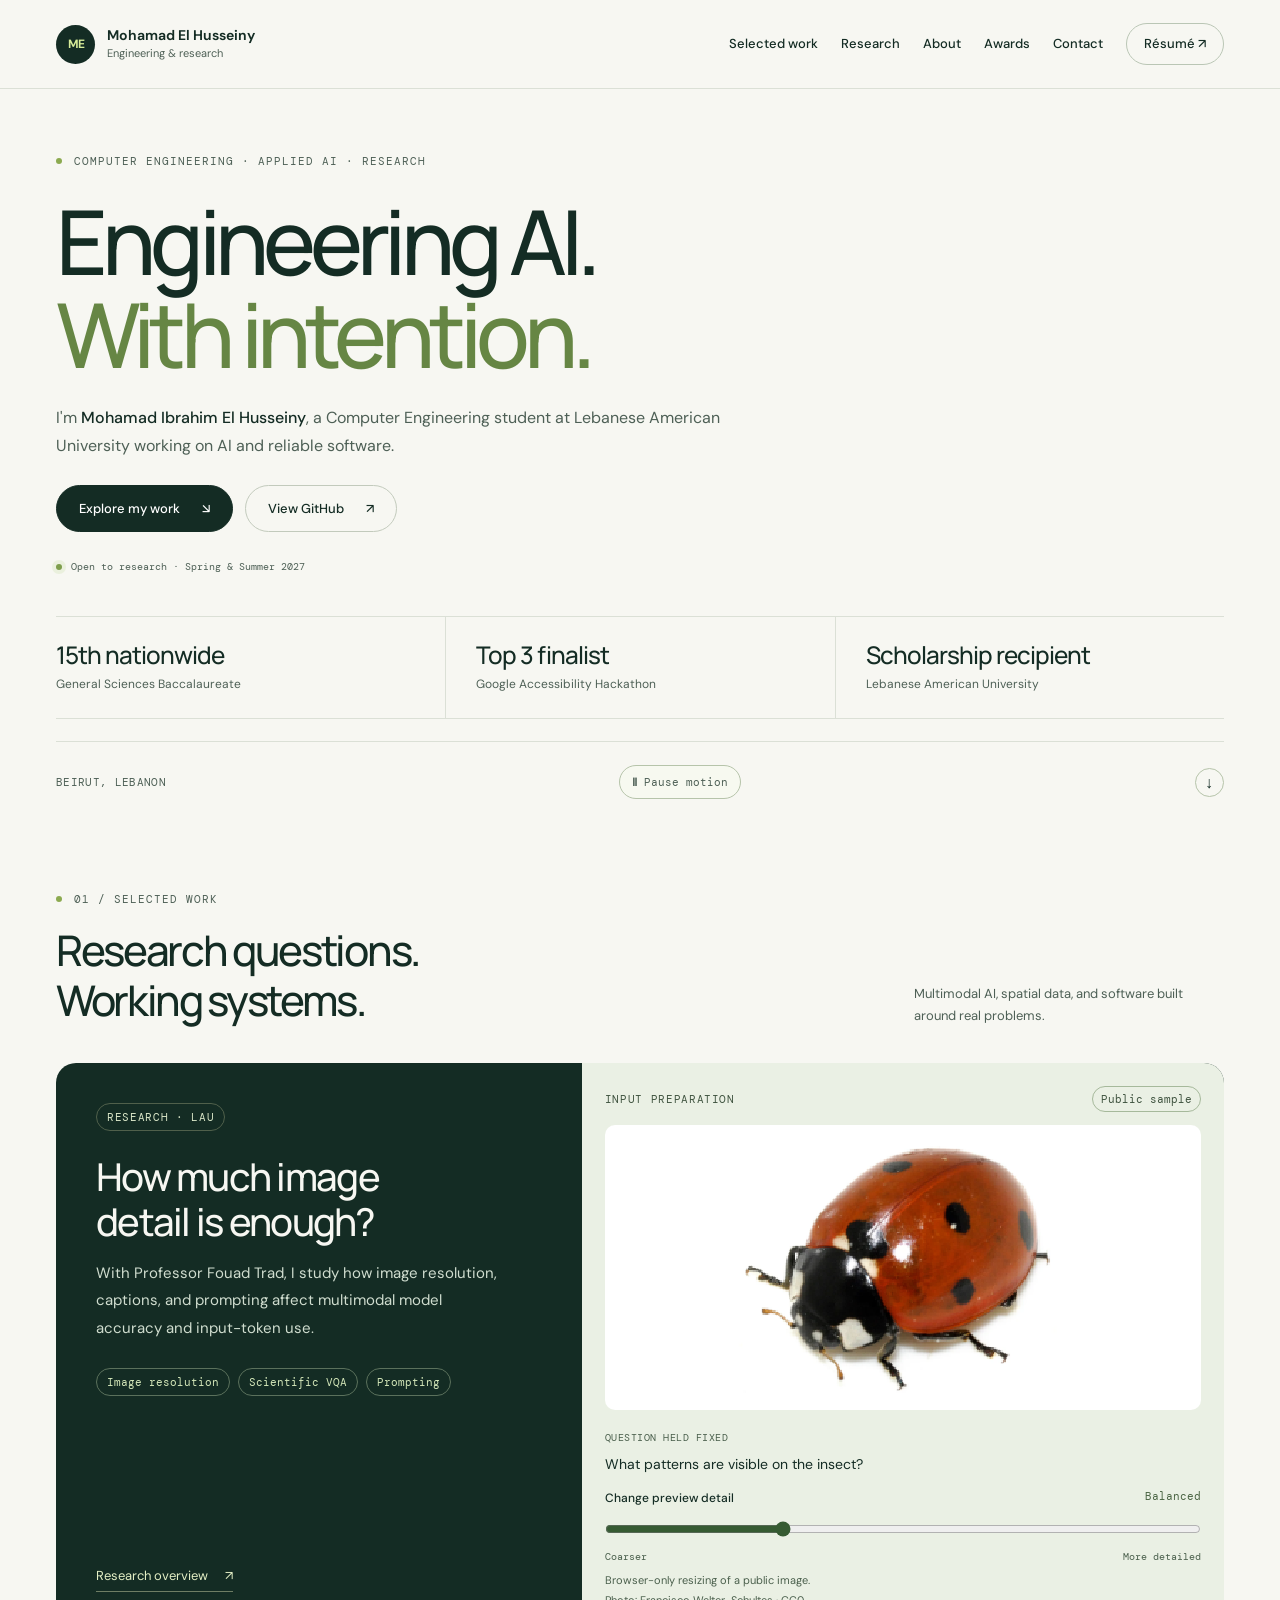
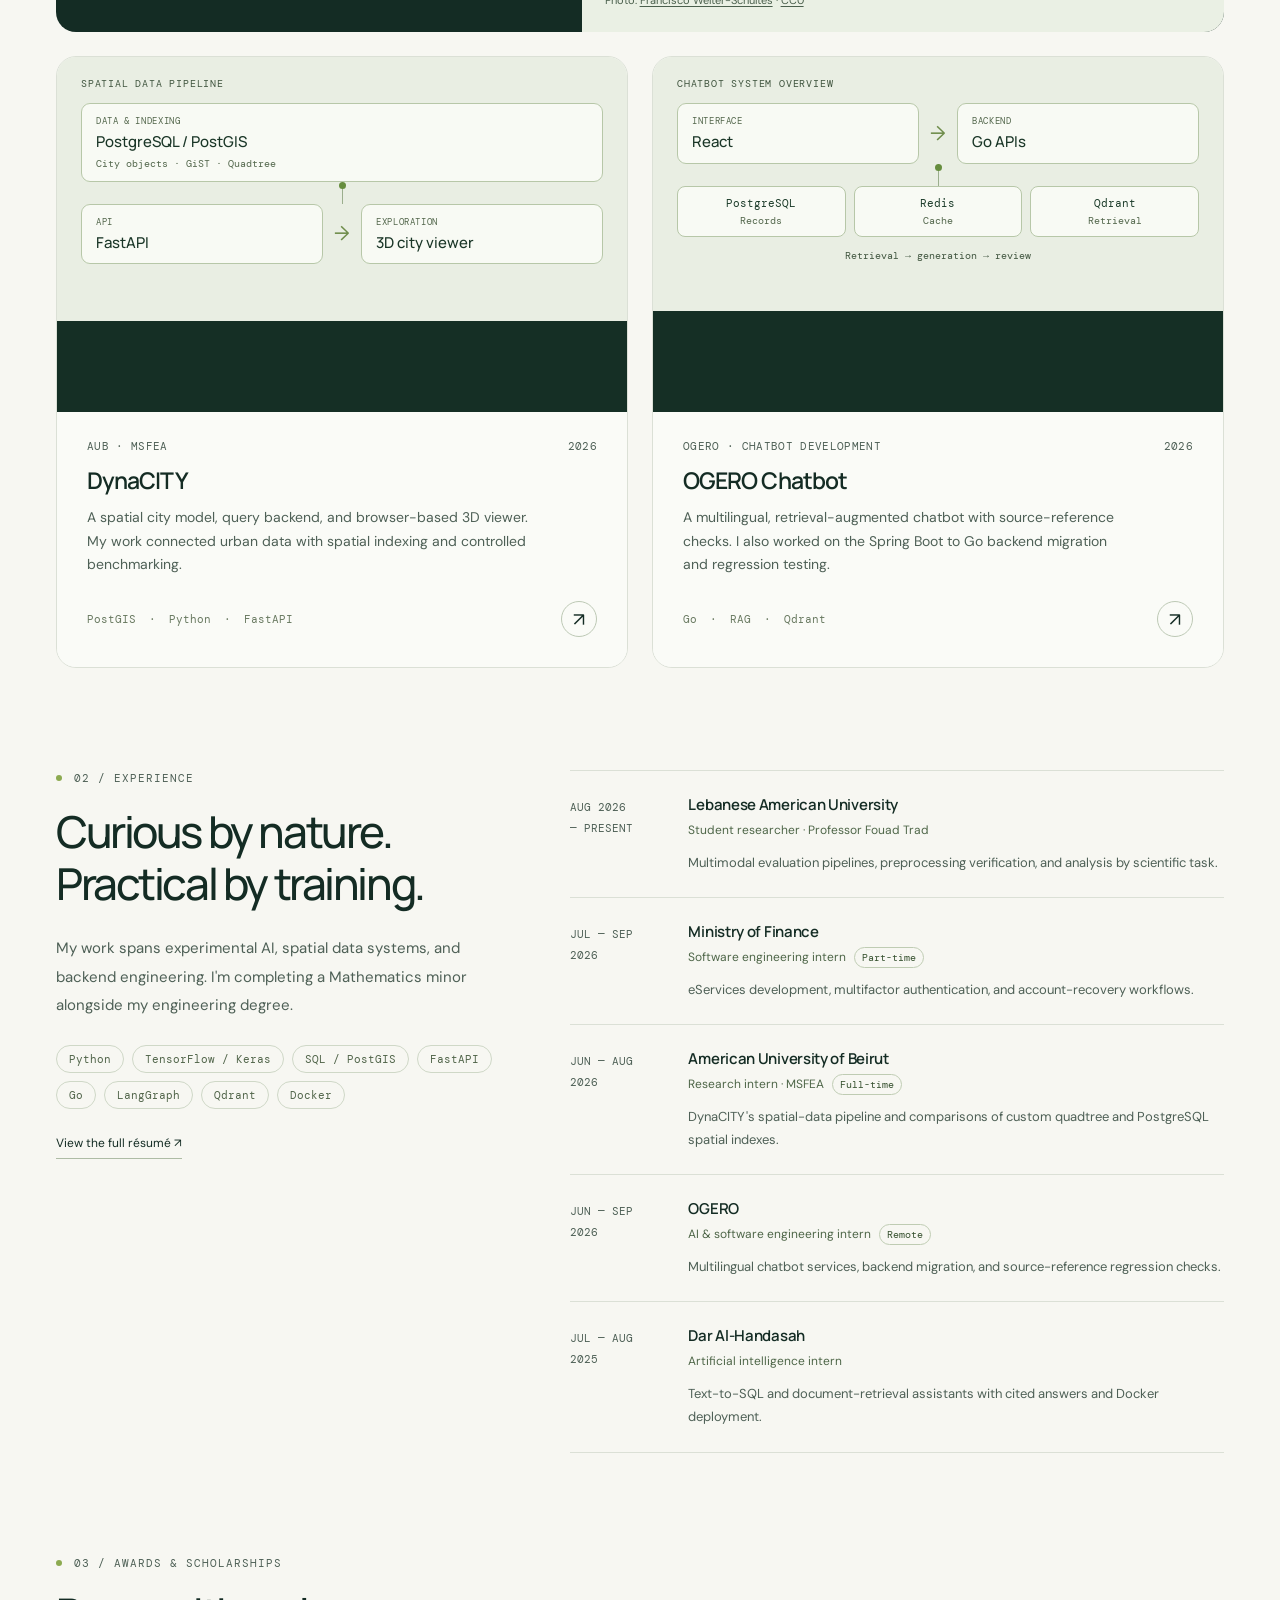
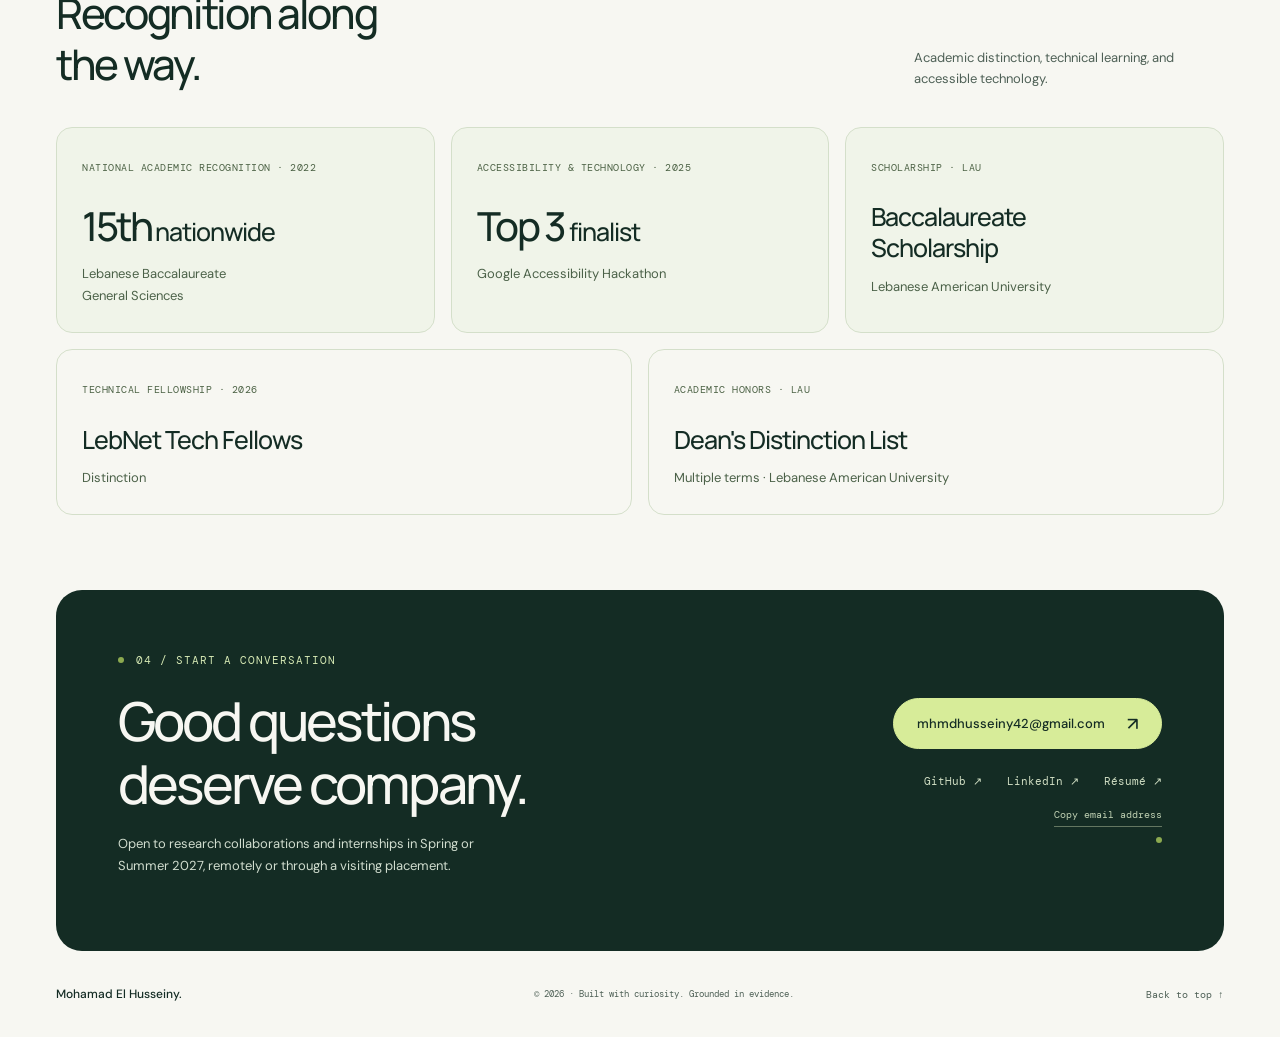
==== commit dbed57ba: "Add science, LLMs and mathematics portfolio sharing cover" ====
--- a/index.html
+++ b/index.html
@@ -1,4 +1,4 @@
-<!doctype html><html lang="en"><head><meta charset="utf-8"><meta name="viewport" content="width=device-width,initial-scale=1"><meta name="theme-color" content="#142c24"><title>Mohamad Ibrahim El Husseiny | AI Research &amp; Engineering</title><meta name="description" content="Mohamad Ibrahim El Husseiny is a Computer Engineering student at Lebanese American University researching efficient multimodal AI and building applied software systems."><meta name="author" content="Mohamad Ibrahim El Husseiny"><meta property="og:type" content="website"><meta property="og:site_name" content="Mohamad Ibrahim El Husseiny"><meta property="og:title" content="Mohamad Ibrahim El Husseiny | AI Research &amp; Engineering"><meta property="og:description" content="Mohamad Ibrahim El Husseiny is a Computer Engineering student at Lebanese American University researching efficient multimodal AI and building applied software systems."><meta name="twitter:card" content="summary"><link rel="canonical" href="https://mohamad-elhusseiny.github.io/"><meta property="og:url" content="https://mohamad-elhusseiny.github.io/"><meta name="robots" content="index, follow"><script type="application/ld+json">{"@context": "https://schema.org", "@graph": [{"@type": "Person", "@id": "https://mohamad-elhusseiny.github.io/#person", "name": "Mohamad Ibrahim El Husseiny", "alternateName": ["Mohamad El Husseiny", "Mohamad El-Husseiny"], "url": "https://mohamad-elhusseiny.github.io/", "jobTitle": "Computer Engineering student", "affiliation": {"@type": "CollegeOrUniversity", "name": "Lebanese American University", "url": "https://www.lau.edu.lb/"}, "sameAs": ["https://github.com/Mohamad-ElHusseiny", "https://www.linkedin.com/in/mohamad-el-husseiny/"]}, {"@type": "WebSite", "@id": "https://mohamad-elhusseiny.github.io/#website", "url": "https://mohamad-elhusseiny.github.io/", "name": "Mohamad Ibrahim El Husseiny", "alternateName": ["Mohamad El Husseiny", "Mohamad El-Husseiny"], "publisher": {"@id": "https://mohamad-elhusseiny.github.io/#person"}}, {"@type": "ProfilePage", "@id": "https://mohamad-elhusseiny.github.io/#webpage", "url": "https://mohamad-elhusseiny.github.io/", "name": "Mohamad Ibrahim El Husseiny | AI Research & Engineering", "isPartOf": {"@id": "https://mohamad-elhusseiny.github.io/#website"}, "inLanguage": "en", "mainEntity": {"@id": "https://mohamad-elhusseiny.github.io/#person"}}]}</script><link rel="icon" href="assets/favicon.svg" type="image/svg+xml"><link rel="stylesheet" href="assets/style.css"><script src="assets/app.js" defer></script><link rel="stylesheet" href="assets/motion-v2.css"><link rel="stylesheet" href="assets/project-brands-v1.css"><script src="assets/motion-v2.js" defer></script><script src="assets/input-preview-v1.js" defer></script><link rel="stylesheet" href="assets/evidence-v3.css"></head><body><div class="scroll-progress" aria-hidden="true"></div><a class="skip" href="#main">Skip to content</a><header class="header"><div class="wrap header-inner"><a class="brand" href="index.html" aria-label="Mohamad El Husseiny, home"><span class="monogram" aria-hidden="true">ME</span><span>Mohamad El Husseiny<small>Engineering & research</small></span></a><button class="menu-button" aria-label="Open navigation" aria-expanded="false" aria-controls="navigation">☰</button><nav class="nav" id="navigation" aria-label="Main navigation"><a href="index.html#work">Selected work</a><a href="research.html">Research</a><a href="index.html#about">About</a><a href="index.html#awards">Awards</a><a href="index.html#contact">Contact</a><a class="resume-link" href="resume.html">Résumé <span aria-hidden="true">↗</span></a></nav></div></header><main id="main">
+<!doctype html><html lang="en"><head><meta charset="utf-8"><meta name="viewport" content="width=device-width,initial-scale=1"><meta name="theme-color" content="#142c24"><title>Mohamad Ibrahim El Husseiny | AI Research &amp; Engineering</title><meta name="description" content="Mohamad Ibrahim El Husseiny is a Computer Engineering student at Lebanese American University researching efficient multimodal AI and building applied software systems."><meta name="author" content="Mohamad Ibrahim El Husseiny"><meta property="og:type" content="website"><meta property="og:site_name" content="Mohamad Ibrahim El Husseiny"><meta property="og:title" content="Mohamad Ibrahim El Husseiny | AI Research &amp; Engineering"><meta property="og:description" content="Mohamad Ibrahim El Husseiny is a Computer Engineering student at Lebanese American University researching efficient multimodal AI and building applied software systems."><meta property="og:image" content="https://mohamad-elhusseiny.github.io/assets/social/portfolio-science-llms-math-v1.png"><meta property="og:image:type" content="image/png"><meta property="og:image:width" content="1200"><meta property="og:image:height" content="630"><meta property="og:image:alt" content="Mohamad Ibrahim El Husseiny — Research &amp; Engineering. Science, LLMs, and Mathematics."><meta name="twitter:card" content="summary_large_image"><meta name="twitter:image" content="https://mohamad-elhusseiny.github.io/assets/social/portfolio-science-llms-math-v1.png"><meta name="twitter:image:alt" content="Mohamad Ibrahim El Husseiny — Research &amp; Engineering. Science, LLMs, and Mathematics."><link rel="canonical" href="https://mohamad-elhusseiny.github.io/"><meta property="og:url" content="https://mohamad-elhusseiny.github.io/"><meta name="robots" content="index, follow"><script type="application/ld+json">{"@context": "https://schema.org", "@graph": [{"@type": "Person", "@id": "https://mohamad-elhusseiny.github.io/#person", "name": "Mohamad Ibrahim El Husseiny", "alternateName": ["Mohamad El Husseiny", "Mohamad El-Husseiny"], "url": "https://mohamad-elhusseiny.github.io/", "jobTitle": "Computer Engineering student", "affiliation": {"@type": "CollegeOrUniversity", "name": "Lebanese American University", "url": "https://www.lau.edu.lb/"}, "sameAs": ["https://github.com/Mohamad-ElHusseiny", "https://www.linkedin.com/in/mohamad-el-husseiny/"]}, {"@type": "WebSite", "@id": "https://mohamad-elhusseiny.github.io/#website", "url": "https://mohamad-elhusseiny.github.io/", "name": "Mohamad Ibrahim El Husseiny", "alternateName": ["Mohamad El Husseiny", "Mohamad El-Husseiny"], "publisher": {"@id": "https://mohamad-elhusseiny.github.io/#person"}}, {"@type": "ProfilePage", "@id": "https://mohamad-elhusseiny.github.io/#webpage", "url": "https://mohamad-elhusseiny.github.io/", "name": "Mohamad Ibrahim El Husseiny | AI Research & Engineering", "isPartOf": {"@id": "https://mohamad-elhusseiny.github.io/#website"}, "inLanguage": "en", "mainEntity": {"@id": "https://mohamad-elhusseiny.github.io/#person"}}]}</script><link rel="icon" href="assets/favicon.svg" type="image/svg+xml"><link rel="stylesheet" href="assets/style.css"><script src="assets/app.js" defer></script><link rel="stylesheet" href="assets/motion-v2.css"><link rel="stylesheet" href="assets/project-brands-v1.css"><script src="assets/motion-v2.js" defer></script><script src="assets/input-preview-v1.js" defer></script><link rel="stylesheet" href="assets/evidence-v3.css"></head><body><div class="scroll-progress" aria-hidden="true"></div><a class="skip" href="#main">Skip to content</a><header class="header"><div class="wrap header-inner"><a class="brand" href="index.html" aria-label="Mohamad El Husseiny, home"><span class="monogram" aria-hidden="true">ME</span><span>Mohamad El Husseiny<small>Engineering & research</small></span></a><button class="menu-button" aria-label="Open navigation" aria-expanded="false" aria-controls="navigation">☰</button><nav class="nav" id="navigation" aria-label="Main navigation"><a href="index.html#work">Selected work</a><a href="research.html">Research</a><a href="index.html#about">About</a><a href="index.html#awards">Awards</a><a href="index.html#contact">Contact</a><a class="resume-link" href="resume.html">Résumé <span aria-hidden="true">↗</span></a></nav></div></header><main id="main">
 <section class="hero wrap">
   <div class="hero-grid"><div class="hero-copy">
     <div class="eyebrow">COMPUTER ENGINEERING · APPLIED AI · RESEARCH</div>
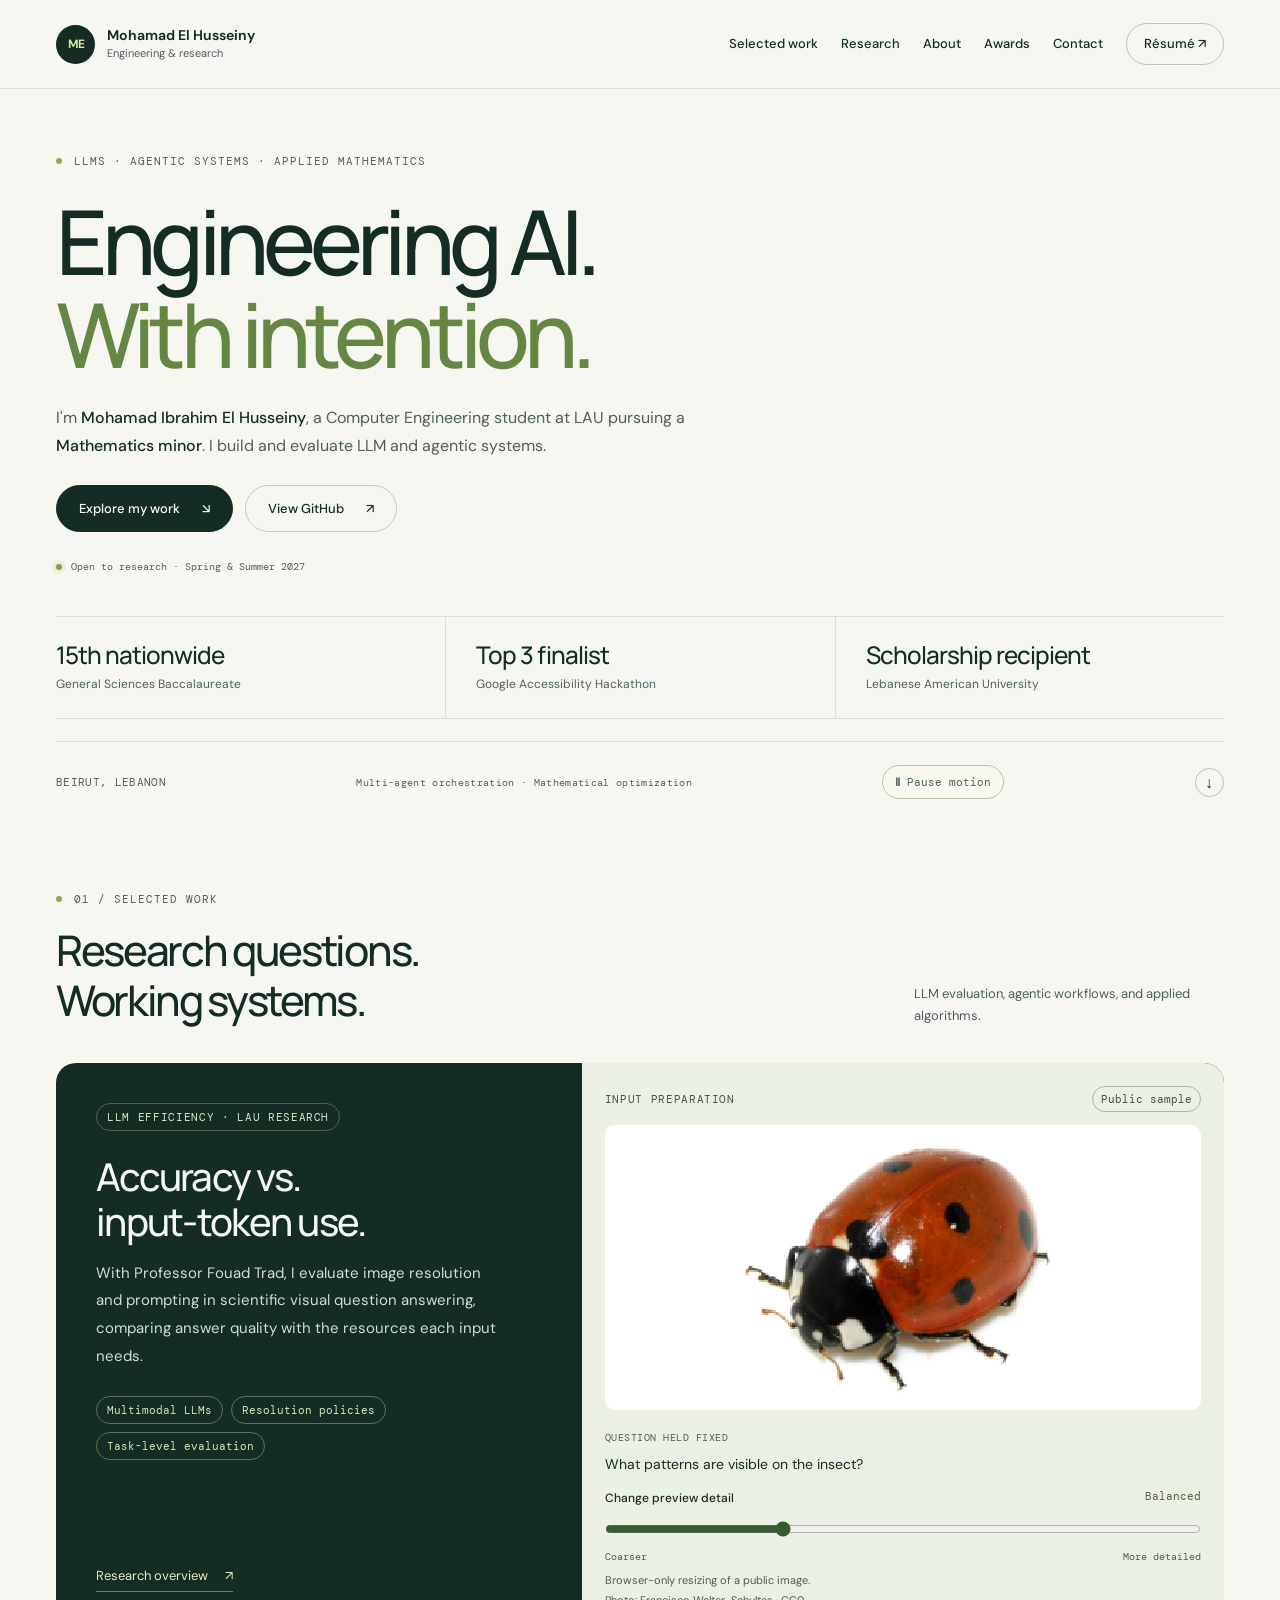
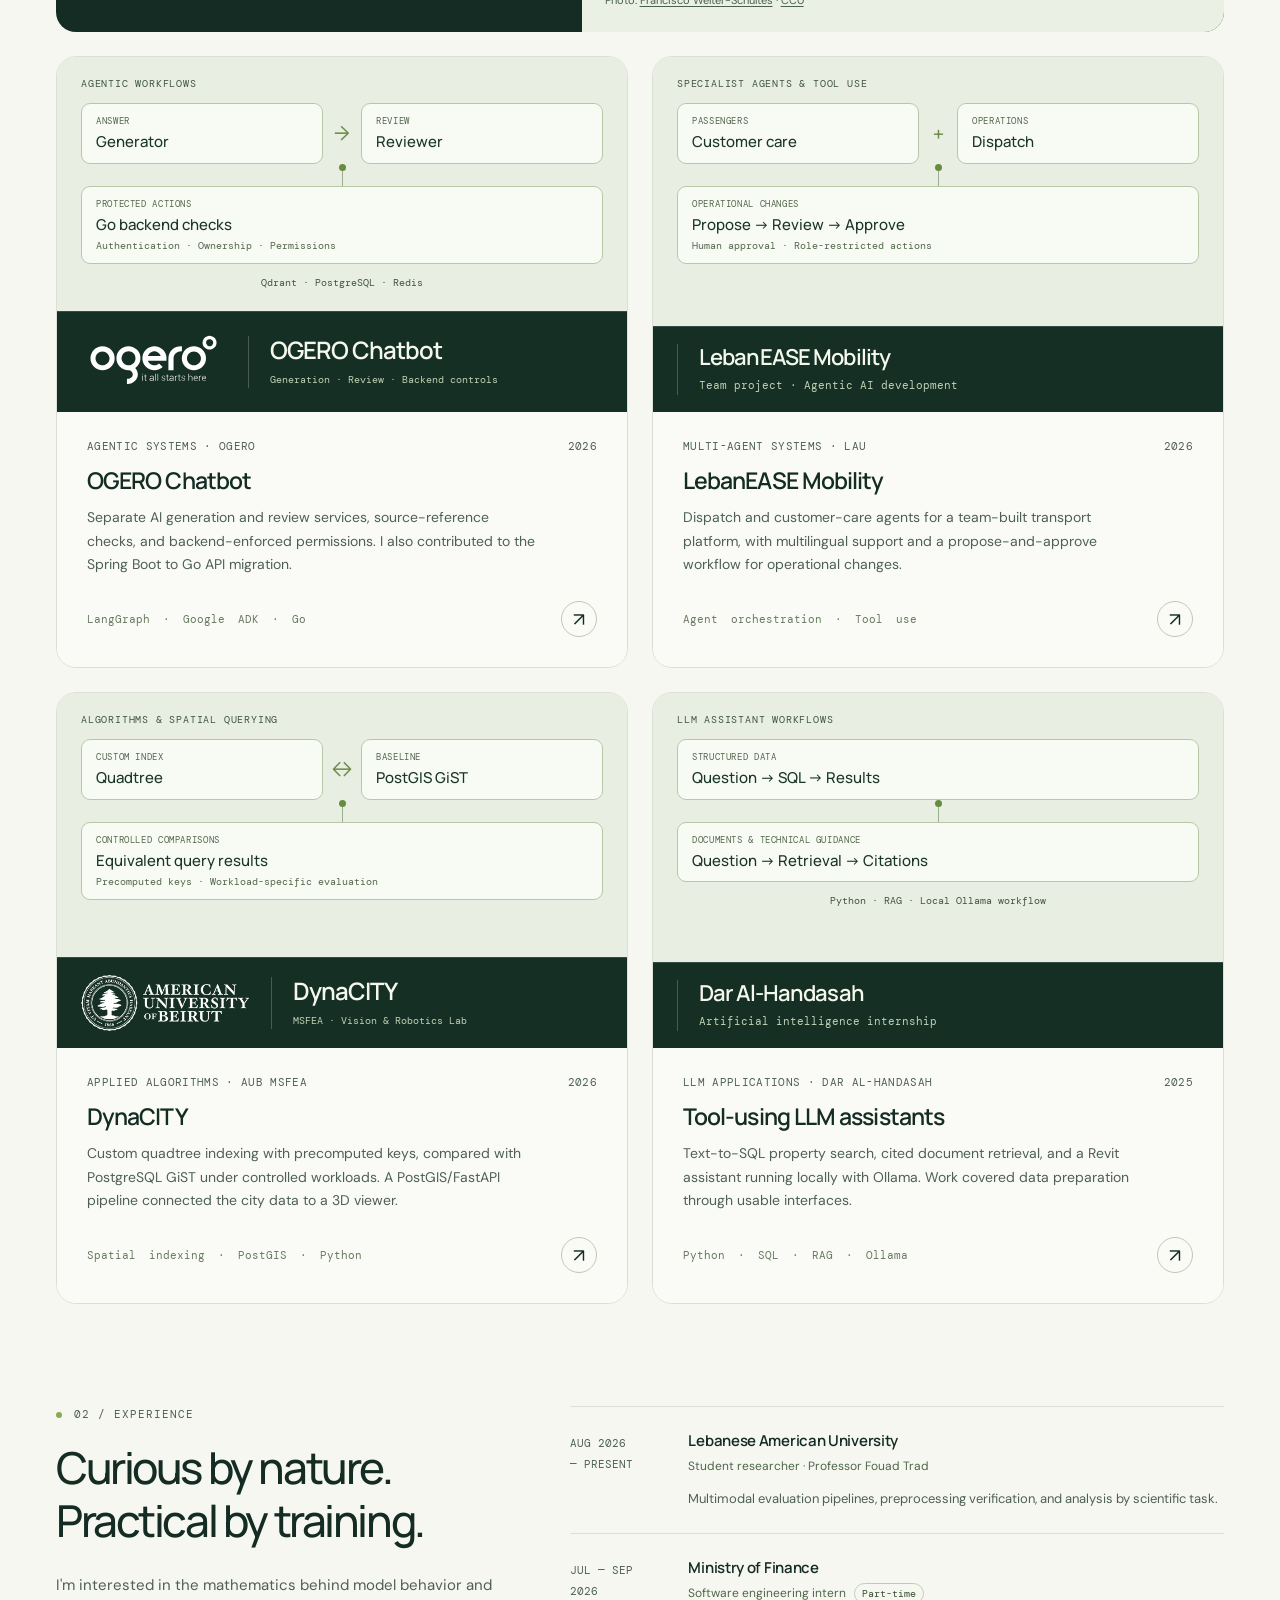
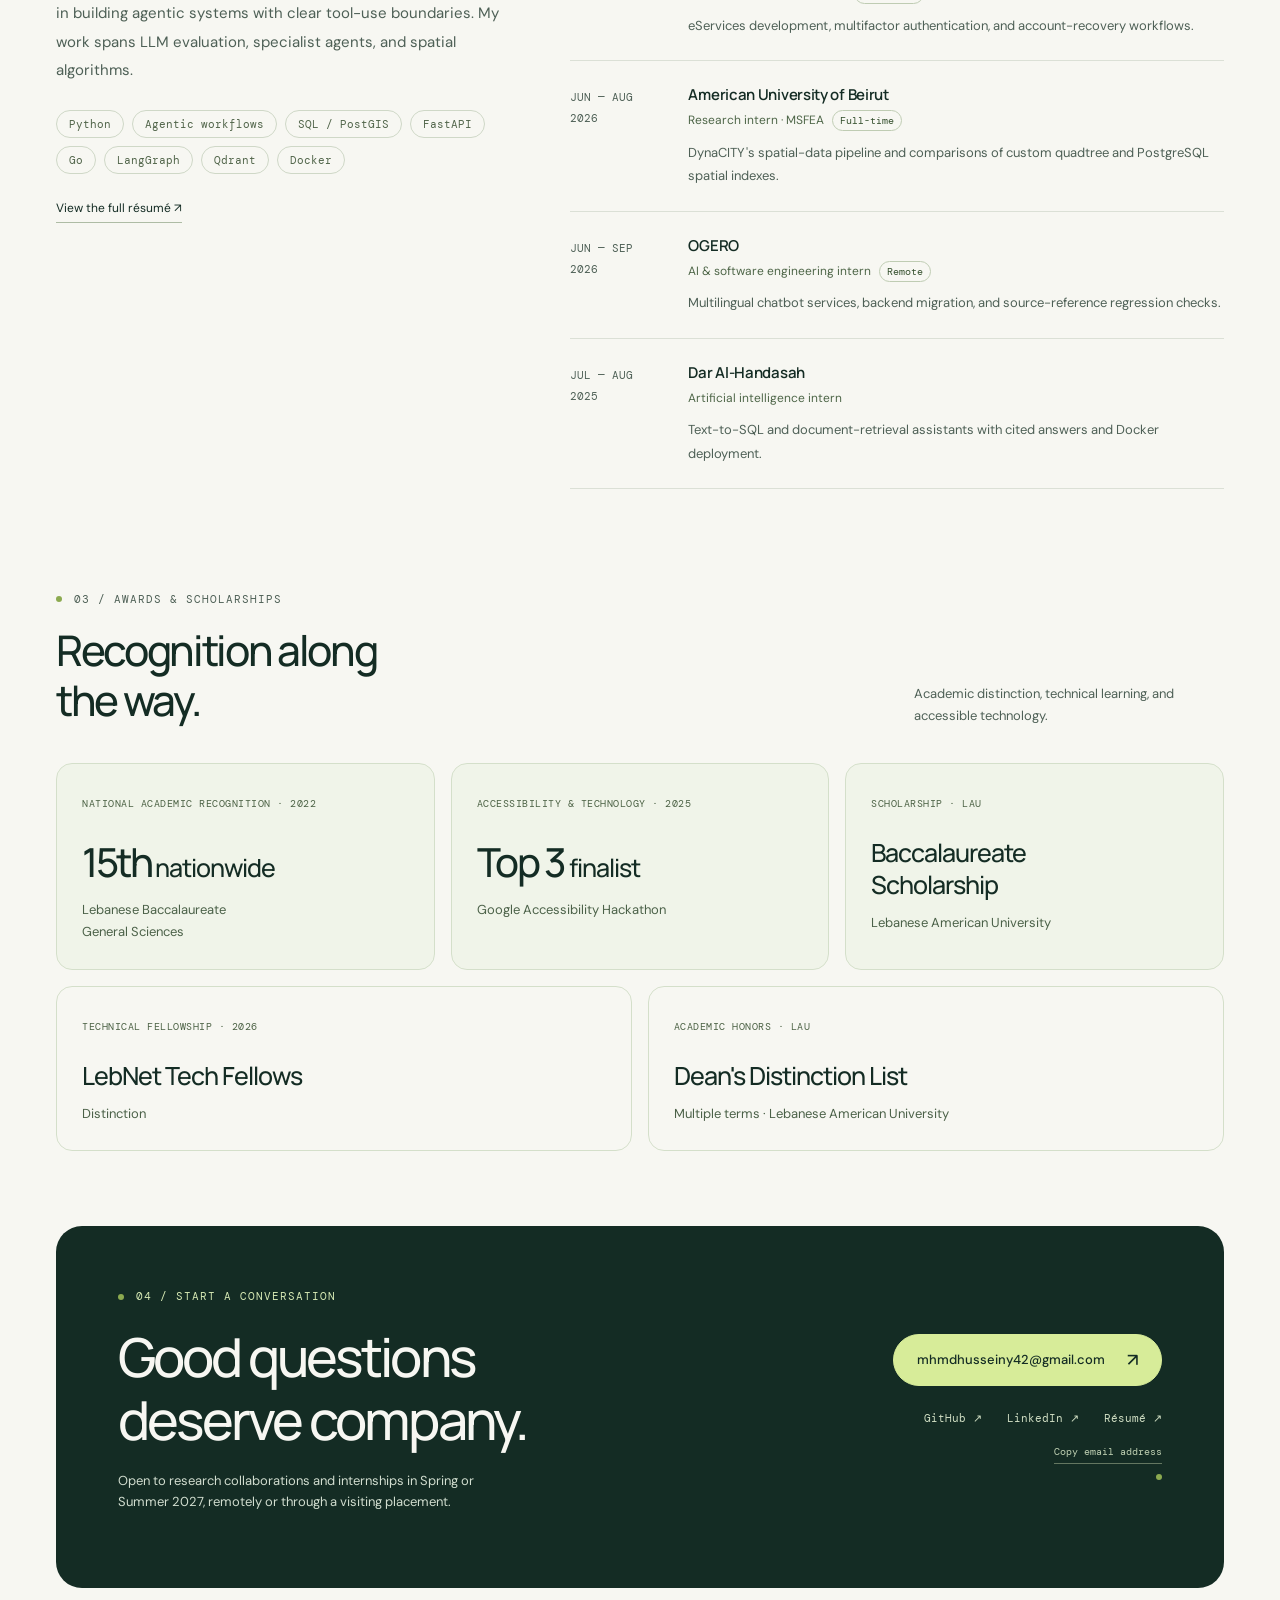
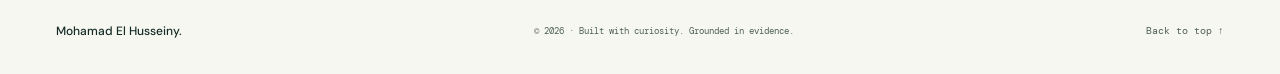
==== commit 61d93262: "Align portfolio and cover with LLMs, agentic systems and mathematics" ====
--- a/index.html
+++ b/index.html
@@ -1,9 +1,9 @@
-<!doctype html><html lang="en"><head><meta charset="utf-8"><meta name="viewport" content="width=device-width,initial-scale=1"><meta name="theme-color" content="#142c24"><title>Mohamad Ibrahim El Husseiny | AI Research &amp; Engineering</title><meta name="description" content="Mohamad Ibrahim El Husseiny is a Computer Engineering student at Lebanese American University researching efficient multimodal AI and building applied software systems."><meta name="author" content="Mohamad Ibrahim El Husseiny"><meta property="og:type" content="website"><meta property="og:site_name" content="Mohamad Ibrahim El Husseiny"><meta property="og:title" content="Mohamad Ibrahim El Husseiny | AI Research &amp; Engineering"><meta property="og:description" content="Mohamad Ibrahim El Husseiny is a Computer Engineering student at Lebanese American University researching efficient multimodal AI and building applied software systems."><meta property="og:image" content="https://mohamad-elhusseiny.github.io/assets/social/portfolio-science-llms-math-v1.png"><meta property="og:image:type" content="image/png"><meta property="og:image:width" content="1200"><meta property="og:image:height" content="630"><meta property="og:image:alt" content="Mohamad Ibrahim El Husseiny — Research &amp; Engineering. Science, LLMs, and Mathematics."><meta name="twitter:card" content="summary_large_image"><meta name="twitter:image" content="https://mohamad-elhusseiny.github.io/assets/social/portfolio-science-llms-math-v1.png"><meta name="twitter:image:alt" content="Mohamad Ibrahim El Husseiny — Research &amp; Engineering. Science, LLMs, and Mathematics."><link rel="canonical" href="https://mohamad-elhusseiny.github.io/"><meta property="og:url" content="https://mohamad-elhusseiny.github.io/"><meta name="robots" content="index, follow"><script type="application/ld+json">{"@context": "https://schema.org", "@graph": [{"@type": "Person", "@id": "https://mohamad-elhusseiny.github.io/#person", "name": "Mohamad Ibrahim El Husseiny", "alternateName": ["Mohamad El Husseiny", "Mohamad El-Husseiny"], "url": "https://mohamad-elhusseiny.github.io/", "jobTitle": "Computer Engineering student", "affiliation": {"@type": "CollegeOrUniversity", "name": "Lebanese American University", "url": "https://www.lau.edu.lb/"}, "sameAs": ["https://github.com/Mohamad-ElHusseiny", "https://www.linkedin.com/in/mohamad-el-husseiny/"]}, {"@type": "WebSite", "@id": "https://mohamad-elhusseiny.github.io/#website", "url": "https://mohamad-elhusseiny.github.io/", "name": "Mohamad Ibrahim El Husseiny", "alternateName": ["Mohamad El Husseiny", "Mohamad El-Husseiny"], "publisher": {"@id": "https://mohamad-elhusseiny.github.io/#person"}}, {"@type": "ProfilePage", "@id": "https://mohamad-elhusseiny.github.io/#webpage", "url": "https://mohamad-elhusseiny.github.io/", "name": "Mohamad Ibrahim El Husseiny | AI Research & Engineering", "isPartOf": {"@id": "https://mohamad-elhusseiny.github.io/#website"}, "inLanguage": "en", "mainEntity": {"@id": "https://mohamad-elhusseiny.github.io/#person"}}]}</script><link rel="icon" href="assets/favicon.svg" type="image/svg+xml"><link rel="stylesheet" href="assets/style.css"><script src="assets/app.js" defer></script><link rel="stylesheet" href="assets/motion-v2.css"><link rel="stylesheet" href="assets/project-brands-v1.css"><script src="assets/motion-v2.js" defer></script><script src="assets/input-preview-v1.js" defer></script><link rel="stylesheet" href="assets/evidence-v3.css"></head><body><div class="scroll-progress" aria-hidden="true"></div><a class="skip" href="#main">Skip to content</a><header class="header"><div class="wrap header-inner"><a class="brand" href="index.html" aria-label="Mohamad El Husseiny, home"><span class="monogram" aria-hidden="true">ME</span><span>Mohamad El Husseiny<small>Engineering & research</small></span></a><button class="menu-button" aria-label="Open navigation" aria-expanded="false" aria-controls="navigation">☰</button><nav class="nav" id="navigation" aria-label="Main navigation"><a href="index.html#work">Selected work</a><a href="research.html">Research</a><a href="index.html#about">About</a><a href="index.html#awards">Awards</a><a href="index.html#contact">Contact</a><a class="resume-link" href="resume.html">Résumé <span aria-hidden="true">↗</span></a></nav></div></header><main id="main">
+<!doctype html><html lang="en"><head><meta charset="utf-8"><meta name="viewport" content="width=device-width,initial-scale=1"><meta name="theme-color" content="#142c24"><title>Mohamad Ibrahim El Husseiny | AI Research &amp; Engineering</title><meta name="description" content="Mohamad Ibrahim El Husseiny is a Computer Engineering student at Lebanese American University pursuing a Mathematics minor and working on multimodal LLM efficiency, agentic systems, and applied algorithms."><meta name="author" content="Mohamad Ibrahim El Husseiny"><meta property="og:type" content="website"><meta property="og:site_name" content="Mohamad Ibrahim El Husseiny"><meta property="og:title" content="Mohamad Ibrahim El Husseiny | AI Research &amp; Engineering"><meta property="og:description" content="Mohamad Ibrahim El Husseiny is a Computer Engineering student at Lebanese American University pursuing a Mathematics minor and working on multimodal LLM efficiency, agentic systems, and applied algorithms."><meta property="og:image" content="https://mohamad-elhusseiny.github.io/assets/social/portfolio-agentic-math-v2.png"><meta property="og:image:type" content="image/png"><meta property="og:image:width" content="1200"><meta property="og:image:height" content="630"><meta property="og:image:alt" content="Mohamad Ibrahim El Husseiny — Research &amp; Engineering. LLMs, Agentic Systems, and Mathematics."><meta name="twitter:card" content="summary_large_image"><meta name="twitter:image" content="https://mohamad-elhusseiny.github.io/assets/social/portfolio-agentic-math-v2.png"><meta name="twitter:image:alt" content="Mohamad Ibrahim El Husseiny — Research &amp; Engineering. LLMs, Agentic Systems, and Mathematics."><link rel="canonical" href="https://mohamad-elhusseiny.github.io/"><meta property="og:url" content="https://mohamad-elhusseiny.github.io/"><meta name="robots" content="index, follow"><script type="application/ld+json">{"@context": "https://schema.org", "@graph": [{"@type": "Person", "@id": "https://mohamad-elhusseiny.github.io/#person", "name": "Mohamad Ibrahim El Husseiny", "alternateName": ["Mohamad El Husseiny", "Mohamad El-Husseiny"], "url": "https://mohamad-elhusseiny.github.io/", "jobTitle": "Computer Engineering student", "affiliation": {"@type": "CollegeOrUniversity", "name": "Lebanese American University", "url": "https://www.lau.edu.lb/"}, "sameAs": ["https://github.com/Mohamad-ElHusseiny", "https://www.linkedin.com/in/mohamad-el-husseiny/"]}, {"@type": "WebSite", "@id": "https://mohamad-elhusseiny.github.io/#website", "url": "https://mohamad-elhusseiny.github.io/", "name": "Mohamad Ibrahim El Husseiny", "alternateName": ["Mohamad El Husseiny", "Mohamad El-Husseiny"], "publisher": {"@id": "https://mohamad-elhusseiny.github.io/#person"}}, {"@type": "ProfilePage", "@id": "https://mohamad-elhusseiny.github.io/#webpage", "url": "https://mohamad-elhusseiny.github.io/", "name": "Mohamad Ibrahim El Husseiny | AI Research & Engineering", "isPartOf": {"@id": "https://mohamad-elhusseiny.github.io/#website"}, "inLanguage": "en", "mainEntity": {"@id": "https://mohamad-elhusseiny.github.io/#person"}}]}</script><link rel="icon" href="assets/favicon.svg" type="image/svg+xml"><link rel="stylesheet" href="assets/style.css"><script src="assets/app.js" defer></script><link rel="stylesheet" href="assets/motion-v2.css"><link rel="stylesheet" href="assets/project-brands-v1.css"><script src="assets/motion-v2.js" defer></script><script src="assets/input-preview-v1.js" defer></script><link rel="stylesheet" href="assets/evidence-v3.css"></head><body><div class="scroll-progress" aria-hidden="true"></div><a class="skip" href="#main">Skip to content</a><header class="header"><div class="wrap header-inner"><a class="brand" href="index.html" aria-label="Mohamad El Husseiny, home"><span class="monogram" aria-hidden="true">ME</span><span>Mohamad El Husseiny<small>Engineering & research</small></span></a><button class="menu-button" aria-label="Open navigation" aria-expanded="false" aria-controls="navigation">☰</button><nav class="nav" id="navigation" aria-label="Main navigation"><a href="index.html#work">Selected work</a><a href="research.html">Research</a><a href="index.html#about">About</a><a href="index.html#awards">Awards</a><a href="index.html#contact">Contact</a><a class="resume-link" href="resume.html">Résumé <span aria-hidden="true">↗</span></a></nav></div></header><main id="main">
 <section class="hero wrap">
   <div class="hero-grid"><div class="hero-copy">
-    <div class="eyebrow">COMPUTER ENGINEERING · APPLIED AI · RESEARCH</div>
+    <div class="eyebrow">LLMS · AGENTIC SYSTEMS · APPLIED MATHEMATICS</div>
     <h1><span class="hero-line">Engineering AI.</span><span class="hero-line"><em>With intention.</em></span></h1>
-    <p class="intro">I'm <strong>Mohamad Ibrahim El Husseiny</strong>, a Computer Engineering student at Lebanese American University working on AI and reliable software.</p>
+    <p class="intro">I'm <strong>Mohamad Ibrahim El Husseiny</strong>, a Computer Engineering student at LAU pursuing a <strong>Mathematics minor</strong>. I build and evaluate LLM and agentic systems.</p>
     <div class="actions"><a class="button" data-magnet href="#work">Explore my work <span aria-hidden="true">↘</span></a><a class="button light" data-magnet href="https://github.com/Mohamad-ElHusseiny" target="_blank" rel="noopener noreferrer">View GitHub <span aria-hidden="true">↗</span></a></div>
     <div class="availability"><span class="dot" aria-hidden="true"></span>Open to research · Spring &amp; Summer 2027</div>
   </div></div>
@@ -12,14 +12,14 @@
     <a href="#awards"><strong>Top 3 finalist</strong><span>Google Accessibility Hackathon</span></a>
     <a href="#awards"><strong>Scholarship recipient</strong><span>Lebanese American University</span></a>
   </div>
-  <div class="hero-end"><span>BEIRUT, LEBANON</span><button class="motion-toggle" type="button" aria-pressed="false" hidden><span data-motion-label>Pause motion</span></button><a class="scroll" href="#work" aria-label="Scroll to selected work">↓</a></div>
+  <div class="hero-end"><span>BEIRUT, LEBANON</span><span class="hero-focus">Multi-agent orchestration · Mathematical optimization</span><button class="motion-toggle" type="button" aria-pressed="false" hidden><span data-motion-label>Pause motion</span></button><a class="scroll" href="#work" aria-label="Scroll to selected work">↓</a></div>
 </section>
 
 <section class="section wrap" id="work">
   <div class="eyebrow">01 / SELECTED WORK</div>
-  <div class="section-heading"><h2>Research questions.<br>Working systems.</h2><p>Multimodal AI, spatial data, and software built around real problems.</p></div>
+  <div class="section-heading"><h2>Research questions.<br>Working systems.</h2><p>LLM evaluation, agentic workflows, and applied algorithms.</p></div>
   <article class="feature reveal">
-    <div class="feature-copy"><span class="tag">RESEARCH · LAU</span><h3>How much image<br>detail is enough?</h3><p>With Professor Fouad Trad, I study how image resolution, captions, and prompting affect multimodal model accuracy and input-token use.</p><div class="research-topics"><span>Image resolution</span><span>Scientific VQA</span><span>Prompting</span></div><a class="text-link" href="research.html">Research overview <span aria-hidden="true">↗</span></a></div>
+    <div class="feature-copy"><span class="tag">LLM EFFICIENCY · LAU RESEARCH</span><h3>Accuracy vs.<br>input-token use.</h3><p>With Professor Fouad Trad, I evaluate image resolution and prompting in scientific visual question answering, comparing answer quality with the resources each input needs.</p><div class="research-topics"><span>Multimodal LLMs</span><span>Resolution policies</span><span>Task-level evaluation</span></div><a class="text-link" href="research.html">Research overview <span aria-hidden="true">↗</span></a></div>
     <div class="feature-art input-demo" data-input-demo>
       <div class="demo-heading"><span>INPUT PREPARATION</span><span class="demo-chip">Public sample</span></div>
       <div class="sample-image"><img class="preview-fallback" src="assets/examples/ladybird-preview.webp" width="1200" height="999" loading="lazy" decoding="async" alt="Close-up photograph of a red ladybird with black spots"><canvas data-preview-canvas hidden role="img" aria-label="The public ladybird image resized to the selected preview detail"></canvas></div>
@@ -31,24 +31,38 @@
   </article>
   <div class="projects" id="projects">
     <article class="project reveal" data-tilt>
+      <div class="project-art rag branded-art system-art">
+        <div class="architecture" aria-label="OGERO generation, review and backend controls"><div class="architecture-title">AGENTIC WORKFLOWS</div><div class="system-row"><div class="system-node"><span class="node-label">ANSWER</span><strong>Generator</strong></div><span class="system-arrow" aria-hidden="true">→</span><div class="system-node"><span class="node-label">REVIEW</span><strong>Reviewer</strong></div></div><div class="flow-connector" aria-hidden="true"><i></i></div><div class="system-node"><span class="node-label">PROTECTED ACTIONS</span><strong>Go backend checks</strong><small>Authentication · Ownership · Permissions</small></div><div class="architecture-note">Qdrant · PostgreSQL · Redis</div></div>
+        <div class="project-brand-lockup"><div class="ogero-logo-window"><img src="assets/brands/ogero-official.svg" width="172" height="138" loading="lazy" decoding="async" alt="OGERO logo"></div><div class="project-brand-title"><strong>OGERO Chatbot</strong><span>Generation · Review · Backend controls</span></div></div>
+      </div>
+      <div class="project-body"><div class="project-meta"><span>AGENTIC SYSTEMS · OGERO</span><span>2026</span></div><h3>OGERO Chatbot</h3><p>Separate AI generation and review services, source-reference checks, and backend-enforced permissions. I also contributed to the Spring Boot to Go API migration.</p><div class="project-bottom"><span class="tech">LangGraph · Google ADK · Go</span><button class="icon-button" data-modal="rag" aria-label="Read about the OGERO chatbot">↗</button></div></div>
+    </article>
+    <article class="project reveal" data-tilt>
+      <div class="project-art branded-art system-art">
+        <div class="architecture" aria-label="LebanEASE specialist agents and approval workflow"><div class="architecture-title">SPECIALIST AGENTS &amp; TOOL USE</div><div class="system-row"><div class="system-node"><span class="node-label">PASSENGERS</span><strong>Customer care</strong></div><span class="system-arrow" aria-hidden="true">+</span><div class="system-node"><span class="node-label">OPERATIONS</span><strong>Dispatch</strong></div></div><div class="flow-connector" aria-hidden="true"><i></i></div><div class="system-node"><span class="node-label">OPERATIONAL CHANGES</span><strong>Propose → Review → Approve</strong><small>Human approval · Role-restricted actions</small></div></div>
+        <div class="project-brand-lockup text-brand"><div class="project-brand-title"><strong>LebanEASE Mobility</strong><span>Team project · Agentic AI development</span></div></div>
+      </div>
+      <div class="project-body"><div class="project-meta"><span>MULTI-AGENT SYSTEMS · LAU</span><span>2026</span></div><h3>LebanEASE Mobility</h3><p>Dispatch and customer-care agents for a team-built transport platform, with multilingual support and a propose-and-approve workflow for operational changes.</p><div class="project-bottom"><span class="tech">Agent orchestration · Tool use</span><button class="icon-button" data-modal="lebanease" aria-label="Read about LebanEASE Mobility">↗</button></div></div>
+    </article>
+    <article class="project reveal" data-tilt>
       <div class="project-art city branded-art system-art">
-        <div class="architecture" aria-label="DynaCITY architecture overview"><div class="architecture-title">SPATIAL DATA PIPELINE</div><div class="system-node"><span class="node-label">DATA &amp; INDEXING</span><strong>PostgreSQL / PostGIS</strong><small>City objects · GiST · Quadtree</small></div><div class="flow-connector" aria-hidden="true"><i></i></div><div class="system-row"><div class="system-node"><span class="node-label">API</span><strong>FastAPI</strong></div><span class="system-arrow" aria-hidden="true">→</span><div class="system-node"><span class="node-label">EXPLORATION</span><strong>3D city viewer</strong></div></div></div>
+        <div class="architecture" aria-label="DynaCITY spatial-index comparison overview"><div class="architecture-title">ALGORITHMS &amp; SPATIAL QUERYING</div><div class="system-row"><div class="system-node"><span class="node-label">CUSTOM INDEX</span><strong>Quadtree</strong></div><span class="system-arrow" aria-hidden="true">↔</span><div class="system-node"><span class="node-label">BASELINE</span><strong>PostGIS GiST</strong></div></div><div class="flow-connector" aria-hidden="true"><i></i></div><div class="system-node"><span class="node-label">CONTROLLED COMPARISONS</span><strong>Equivalent query results</strong><small>Precomputed keys · Workload-specific evaluation</small></div></div>
         <div class="project-brand-lockup"><img class="institution-logo" src="assets/brands/aub-official.png" width="300" height="100" loading="lazy" decoding="async" alt="American University of Beirut logo"><div class="project-brand-title"><strong>DynaCITY</strong><span>MSFEA · Vision &amp; Robotics Lab</span></div></div>
       </div>
-      <div class="project-body"><div class="project-meta"><span>AUB · MSFEA</span><span>2026</span></div><h3>DynaCITY</h3><p>A spatial city model, query backend, and browser-based 3D viewer. My work connected urban data with spatial indexing and controlled benchmarking.</p><div class="project-bottom"><span class="tech">PostGIS · Python · FastAPI</span><button class="icon-button" data-modal="dynacity" aria-label="Read about DynaCITY">↗</button></div></div>
+      <div class="project-body"><div class="project-meta"><span>APPLIED ALGORITHMS · AUB MSFEA</span><span>2026</span></div><h3>DynaCITY</h3><p>Custom quadtree indexing with precomputed keys, compared with PostgreSQL GiST under controlled workloads. A PostGIS/FastAPI pipeline connected the city data to a 3D viewer.</p><div class="project-bottom"><span class="tech">Spatial indexing · PostGIS · Python</span><button class="icon-button" data-modal="dynacity" aria-label="Read about DynaCITY">↗</button></div></div>
     </article>
     <article class="project reveal" data-tilt>
-      <div class="project-art rag branded-art system-art">
-        <div class="architecture" aria-label="OGERO chatbot architecture overview"><div class="architecture-title">CHATBOT SYSTEM OVERVIEW</div><div class="system-row"><div class="system-node"><span class="node-label">INTERFACE</span><strong>React</strong></div><span class="system-arrow" aria-hidden="true">→</span><div class="system-node"><span class="node-label">BACKEND</span><strong>Go APIs</strong></div></div><div class="flow-connector" aria-hidden="true"><i></i></div><div class="storage-row"><span>PostgreSQL<small>Records</small></span><span>Redis<small>Cache</small></span><span>Qdrant<small>Retrieval</small></span></div><div class="architecture-note">Retrieval → generation → review</div></div>
-        <div class="project-brand-lockup"><div class="ogero-logo-window"><img src="assets/brands/ogero-official.svg" width="172" height="138" loading="lazy" decoding="async" alt="OGERO logo"></div><div class="project-brand-title"><strong>AI Chatbot</strong><span>OGERO · Internship project</span></div></div>
+      <div class="project-art branded-art system-art">
+        <div class="architecture" aria-label="Dar text-to-SQL and cited retrieval assistants"><div class="architecture-title">LLM ASSISTANT WORKFLOWS</div><div class="system-node"><span class="node-label">STRUCTURED DATA</span><strong>Question → SQL → Results</strong></div><div class="flow-connector" aria-hidden="true"><i></i></div><div class="system-node"><span class="node-label">DOCUMENTS &amp; TECHNICAL GUIDANCE</span><strong>Question → Retrieval → Citations</strong></div><div class="architecture-note">Python · RAG · Local Ollama workflow</div></div>
+        <div class="project-brand-lockup text-brand"><div class="project-brand-title"><strong>Dar Al-Handasah</strong><span>Artificial intelligence internship</span></div></div>
       </div>
-      <div class="project-body"><div class="project-meta"><span>OGERO · CHATBOT DEVELOPMENT</span><span>2026</span></div><h3>OGERO Chatbot</h3><p>A multilingual, retrieval-augmented chatbot with source-reference checks. I also worked on the Spring Boot to Go backend migration and regression testing.</p><div class="project-bottom"><span class="tech">Go · RAG · Qdrant</span><button class="icon-button" data-modal="rag" aria-label="Read about the OGERO chatbot">↗</button></div></div>
+      <div class="project-body"><div class="project-meta"><span>LLM APPLICATIONS · DAR AL-HANDASAH</span><span>2025</span></div><h3>Tool-using LLM assistants</h3><p>Text-to-SQL property search, cited document retrieval, and a Revit assistant running locally with Ollama. Work covered data preparation through usable interfaces.</p><div class="project-bottom"><span class="tech">Python · SQL · RAG · Ollama</span><button class="icon-button" data-modal="dar-assistants" aria-label="Read about the Dar LLM assistants">↗</button></div></div>
     </article>
   </div>
 </section>
 
 <section class="section wrap about" id="about"><div class="about-grid">
-  <div><div class="eyebrow">02 / EXPERIENCE</div><h2>Curious by nature.<br>Practical by training.</h2><p class="bio">My work spans experimental AI, spatial data systems, and backend engineering. I'm completing a Mathematics minor alongside my engineering degree.</p><div class="skill-list" aria-label="Selected skills"><span>Python</span><span>TensorFlow / Keras</span><span>SQL / PostGIS</span><span>FastAPI</span><span>Go</span><span>LangGraph</span><span>Qdrant</span><span>Docker</span></div><a class="text-link" href="resume.html">View the full résumé ↗</a></div>
+  <div><div class="eyebrow">02 / EXPERIENCE</div><h2>Curious by nature.<br>Practical by training.</h2><p class="bio">I'm interested in the mathematics behind model behavior and in building agentic systems with clear tool-use boundaries. My work spans LLM evaluation, specialist agents, and spatial algorithms.</p><div class="skill-list" aria-label="Selected skills"><span>Python</span><span>Agentic workflows</span><span>SQL / PostGIS</span><span>FastAPI</span><span>Go</span><span>LangGraph</span><span>Qdrant</span><span>Docker</span></div><a class="text-link" href="resume.html">View the full résumé ↗</a></div>
   <div class="timeline" aria-label="Experience timeline">
     <article class="timeline-item reveal"><div class="timeline-date">AUG 2026<br>— PRESENT</div><div><h3>Lebanese American University</h3><p class="role">Student researcher · Professor Fouad Trad</p><p>Multimodal evaluation pipelines, preprocessing verification, and analysis by scientific task.</p></div></article>
     <article class="timeline-item reveal"><div class="timeline-date">JUL — SEP<br>2026</div><div><h3>Ministry of Finance</h3><p class="role">Software engineering intern <span class="work-mode">Part-time</span></p><p>eServices development, multifactor authentication, and account-recovery workflows.</p></div></article>
@@ -74,4 +88,7 @@
 <dialog class="modal" id="dynacity" aria-labelledby="dynacity-title"><button class="modal-close" aria-label="Close project details">×</button><div class="eyebrow">SPATIAL DATA / RESEARCH INTERNSHIP</div><h2 id="dynacity-title">DynaCITY at AUB MSFEA</h2><p class="institution-context">Maroun Semaan Faculty of Engineering and Architecture · American University of Beirut</p><p>During my full-time research internship, I built a PostgreSQL/PostGIS city model, a FastAPI backend, and a browser-based 3D viewer.</p><h3>Spatial indexing and evaluation</h3><p>I compared custom quadtree point lookup with PostgreSQL spatial indexing using controlled benchmarks and result-equivalence checks. Performance depended on the query and workload.</p><div class="skill-list"><span>PostgreSQL / PostGIS</span><span>FastAPI</span><span>Python</span><span>Spatial indexing</span></div></dialog>
 <dialog class="modal" id="rag" aria-labelledby="rag-title"><button class="modal-close" aria-label="Close project details">×</button><div class="eyebrow">RETRIEVAL / AI SYSTEMS INTERNSHIP</div><h2 id="rag-title">OGERO Chatbot</h2><p>During my remote internship, I worked on a multilingual chatbot with retrieval, routing, and a separate review agent.</p><h3>Backend development and reliability</h3><p>I contributed to the Spring Boot to Go API migration, preserved compatibility with the React interface, and used regression testing to check source-reference handling.</p><div class="skill-list"><span>Go</span><span>RAG</span><span>PostgreSQL</span><span>Redis</span><span>Qdrant</span></div></dialog>
 
+<dialog class="modal" id="lebanease" aria-labelledby="lebanease-title"><button class="modal-close" aria-label="Close project details">×</button><div class="eyebrow">MULTI-AGENT SYSTEMS / TEAM PROJECT</div><h2 id="lebanease-title">LebanEASE Mobility</h2><p>As the Agentic AI Developer on a team project, I expanded a single-assistant design into dispatch and customer-care agents for bus reservation and operations support.</p><h3>Specialist roles and approval boundaries</h3><p>The work included multilingual booking guidance and a workflow in which operational changes could be proposed for human review and approval. Backend roles constrained the actions available to each user.</p><div class="skill-list"><span>Agentic AI</span><span>Tool use</span><span>Multilingual support</span><span>Human approval</span></div></dialog>
+<dialog class="modal" id="dar-assistants" aria-labelledby="dar-assistants-title"><button class="modal-close" aria-label="Close project details">×</button><div class="eyebrow">LLM APPLICATIONS / AI INTERNSHIP</div><h2 id="dar-assistants-title">LLM assistants at Dar</h2><p>I developed applications for property search, governance-document retrieval, and Revit assistance, connecting natural-language questions with structured data and supporting documentation.</p><h3>From data to usable tools</h3><p>The work included text-to-SQL, cited retrieval, Gradio interfaces, and Docker packaging. The Revit assistant ran locally with Ollama.</p><div class="skill-list"><span>Python</span><span>SQL</span><span>RAG</span><span>Ollama</span><span>Gradio</span></div></dialog>
+
 <footer class="wrap footer"><a class="footer-brand" href="index.html">Mohamad El Husseiny.</a><span>© 2026 · Built with curiosity. Grounded in evidence.</span><a class="back-top" href="#main">Back to top ↑</a></footer></body></html>
--- a/assets/evidence-v3.css
+++ b/assets/evidence-v3.css
@@ -12,3 +12,5 @@
 @media(max-width:800px){.hero{padding-top:45px}.hero h1{font-size:clamp(52px,9vw,76px)}.feature{grid-template-columns:1fr}.feature-copy{padding:30px}.feature-copy p{max-width:600px}.feature-art.input-demo{padding:24px}.sample-image{height:320px}.sample-image img,.sample-image canvas{max-height:320px}.about-grid{grid-template-columns:1fr;gap:32px}.awards-grid{grid-template-columns:1fr 1fr}.award-card,.award-card:nth-child(n+4){grid-column:auto}.award-card:last-child{grid-column:1/-1}.project-art.system-art{height:340px!important}.architecture{padding-bottom:98px}.system-art .project-brand-lockup{min-height:74px}.proof-bar strong{font-size:20px}.proof-bar span{font-size:11px}.section{padding-top:58px}.hero .intro{font-size:15px}.award-card{padding:22px}}
 @media(max-width:560px){.hero{padding-top:36px}.hero h1{font-size:50px;letter-spacing:-.06em}.hero .eyebrow{font-size:10px}.proof-bar{grid-template-columns:1fr;margin-top:28px}.proof-bar a,.proof-bar a+a{padding:16px 0;border-left:0;display:grid;grid-template-columns:1fr 1.1fr;align-items:center;gap:15px}.proof-bar a+a{border-top:1px solid var(--line)}.proof-bar strong{font-size:18px}.proof-bar span{font-size:11px;line-height:1.5}.hero-end{font-size:10px}.hero .intro{font-size:14px}.section-heading p{font-size:14px}.feature-copy{padding:27px}.feature h3{font-size:32px}.feature-copy p{font-size:14px}.feature-art.input-demo{padding:18px}.sample-image{height:255px}.sample-image img,.sample-image canvas{max-height:255px}.research-topics span{font-size:10px}.awards-grid{grid-template-columns:1fr}.award-card,.award-card:nth-child(n+4),.award-card:last-child{grid-column:auto}.award-card h3{margin-top:16px}.timeline-item{grid-template-columns:80px 1fr;gap:13px}.timeline-date{font-size:10px}.work-mode{margin:4px 0 0 4px}.about h2{font-size:34px}.architecture{padding:20px 20px 100px}.project-art.system-art{height:355px!important}.demo-heading{font-size:10px}.demo-chip{font-size:10px}.motion-toggle{padding:8px 10px;font-size:10px}.award-category{font-size:10px}.awards-section{padding-bottom:50px}.nav a:nth-child(3){display:block}}
 @media(prefers-reduced-motion:reduce){.flow-connector i{animation:none!important}.award-card{transition:none}.award-card:hover{transform:none}}
+.hero-focus{font:10px var(--mono);color:#4e6056;text-align:center}.text-brand .project-brand-title strong{font-size:22px}.text-brand .project-brand-title span{font-size:11px!important}.text-brand{padding-left:24px}.projects .project{scroll-margin-top:100px}.architecture .system-node strong{overflow-wrap:anywhere}
+@media(max-width:800px){.hero-focus{display:none}.text-brand .project-brand-title strong{font-size:21px}}
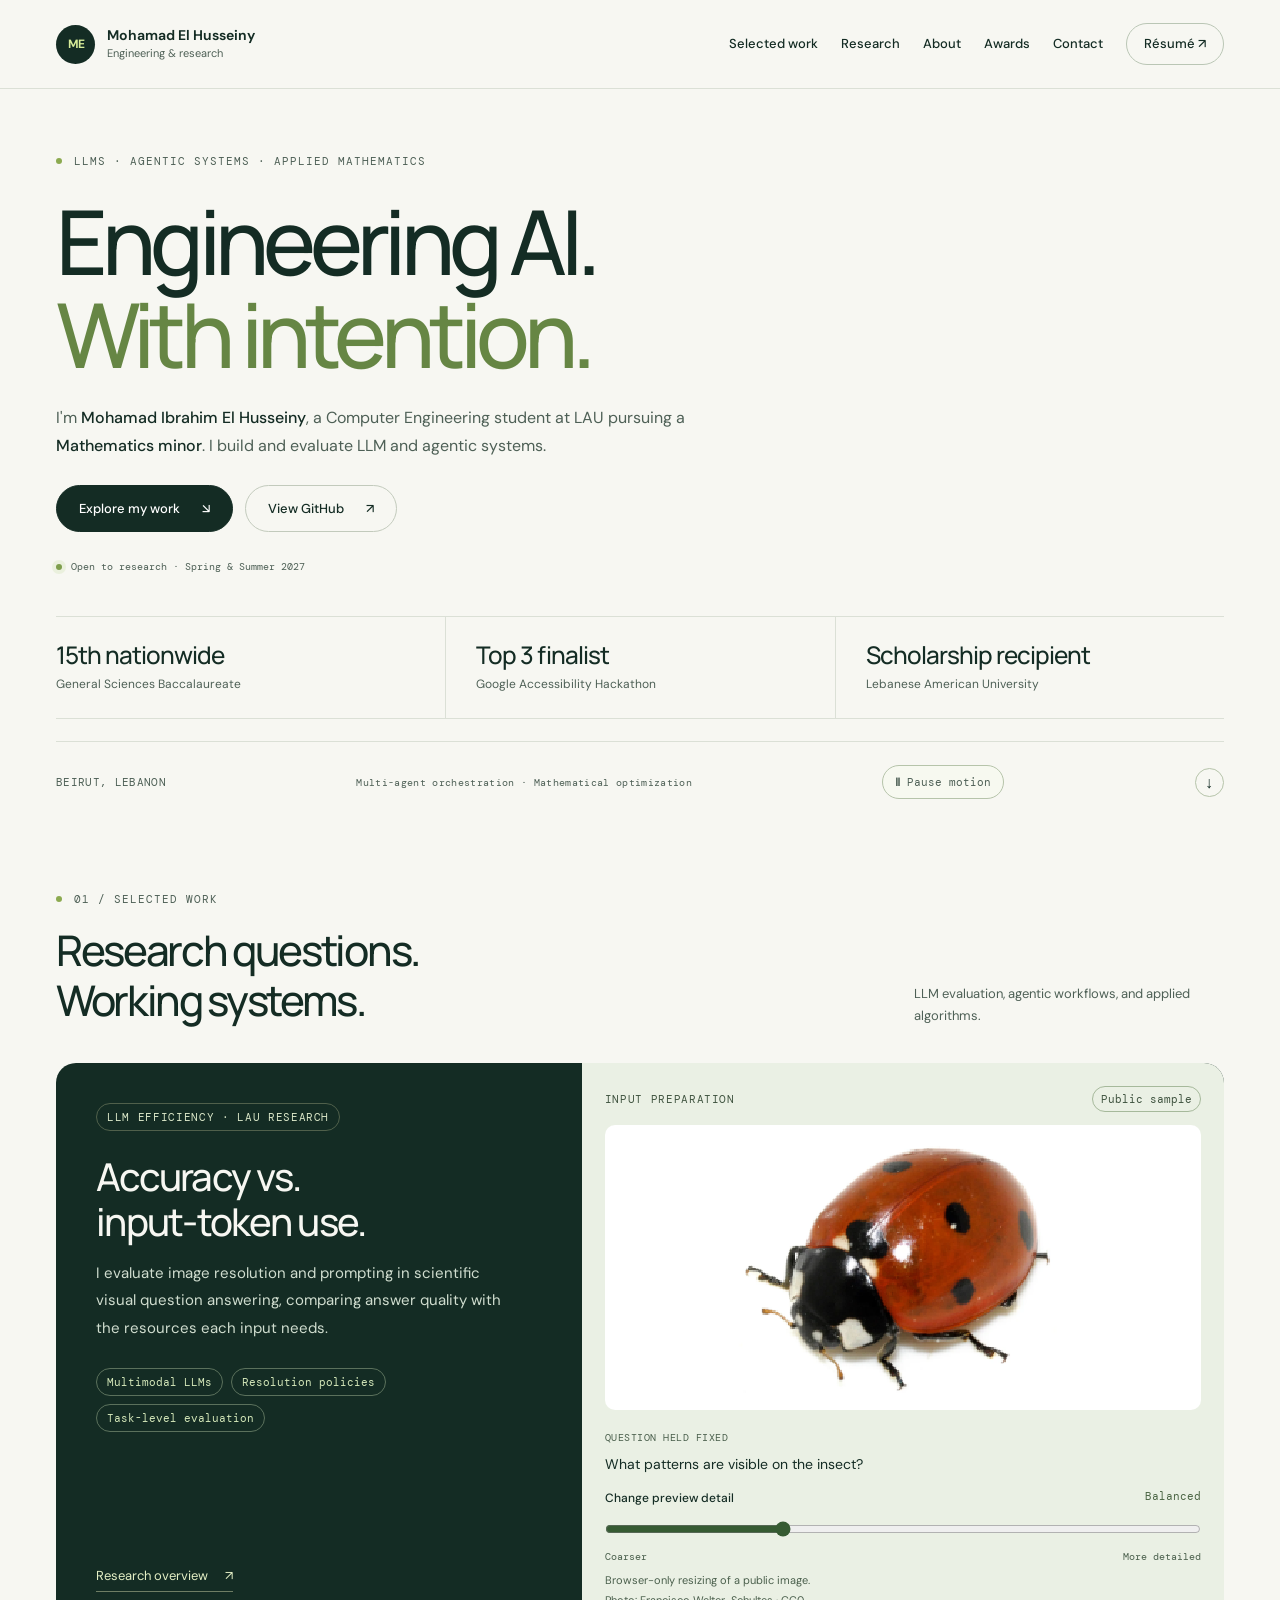
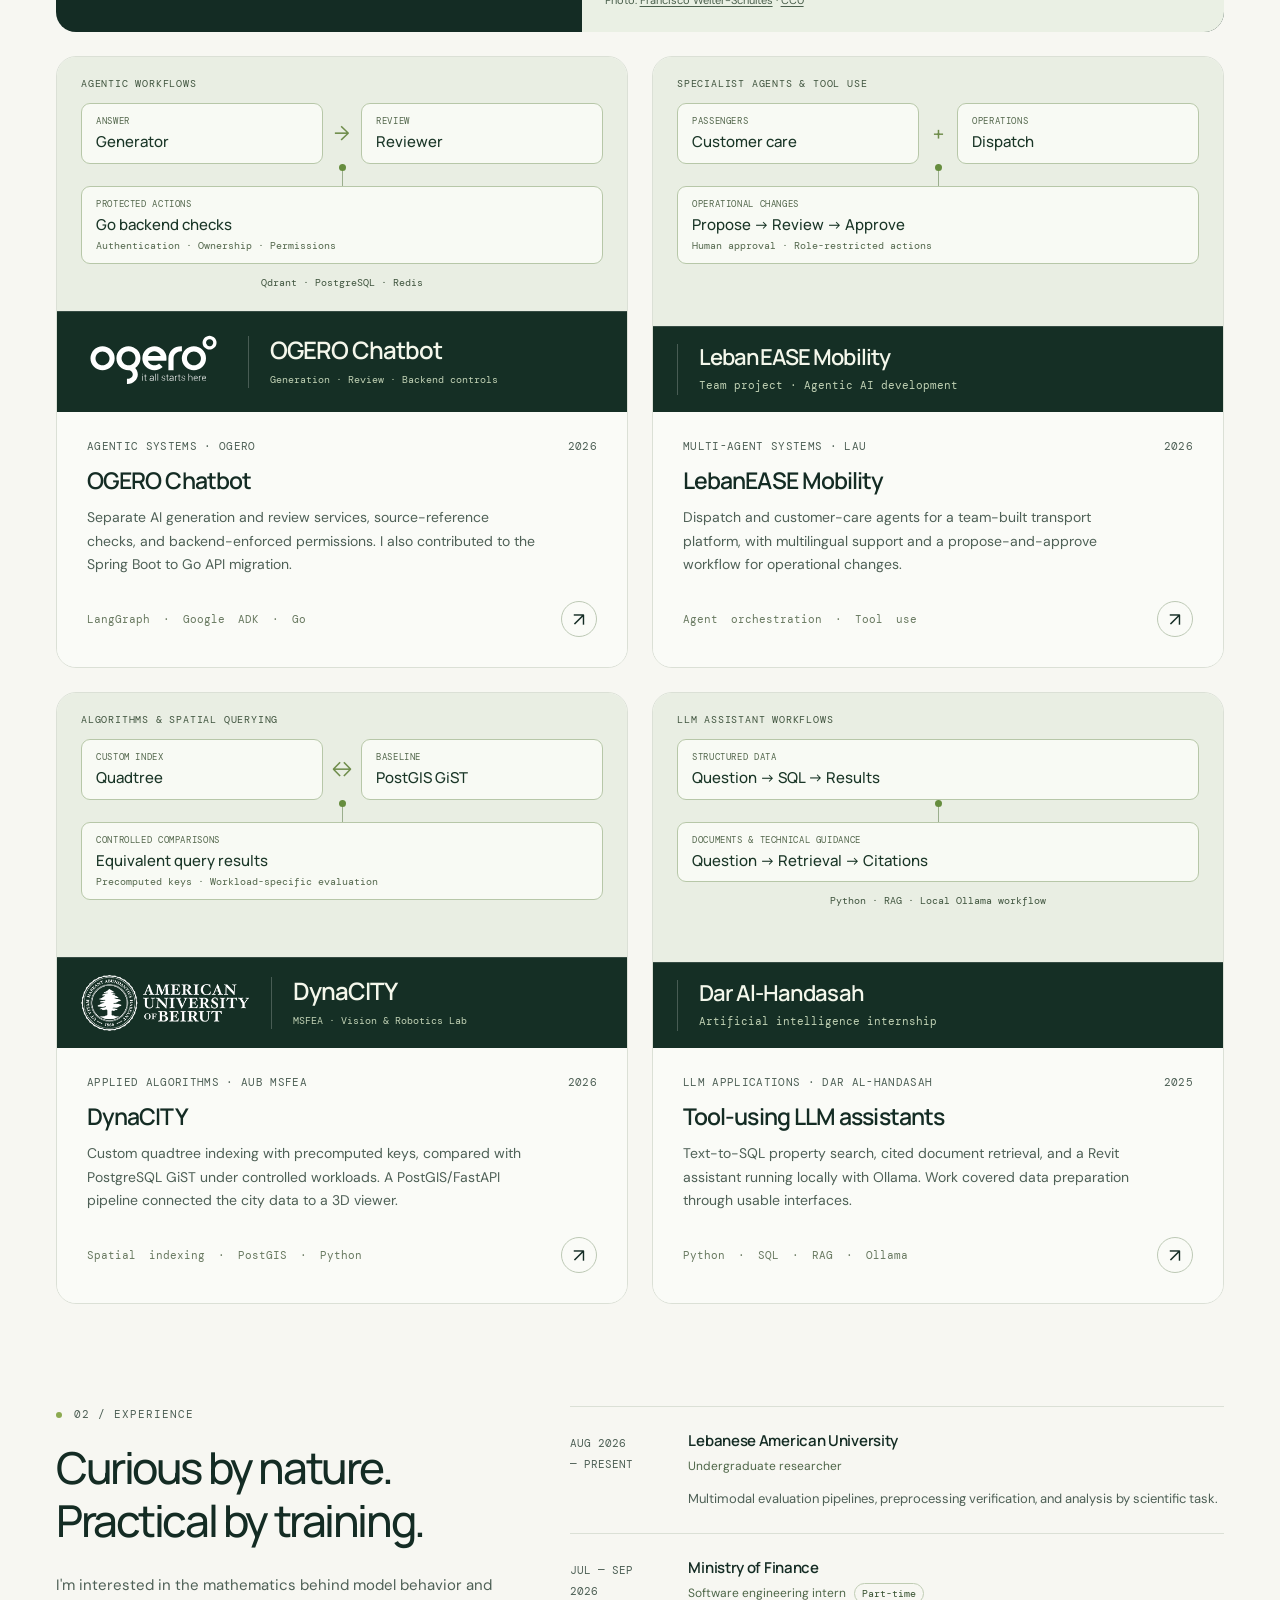
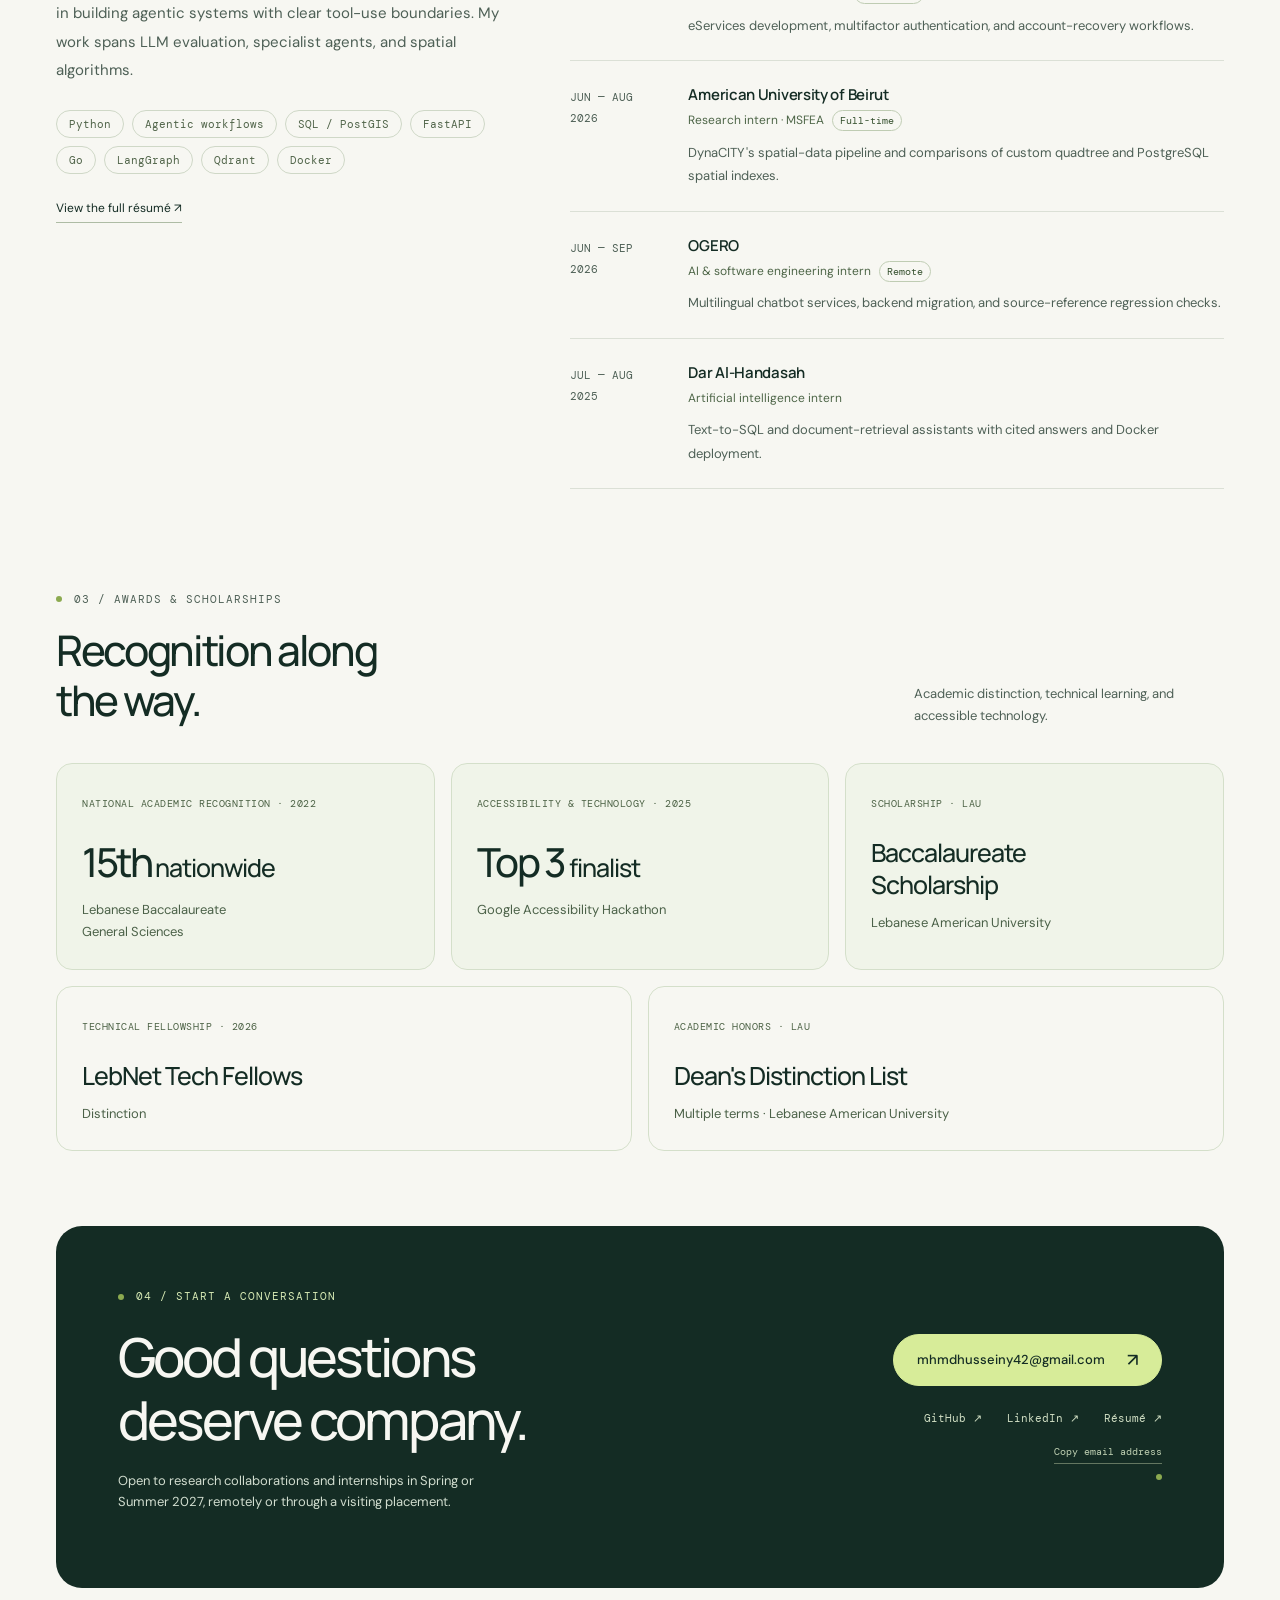
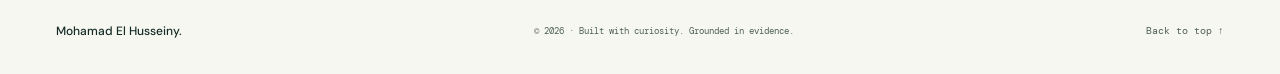
==== commit 698e0eb7: "Remove named supervision from public portfolio research summaries" ====
--- a/index.html
+++ b/index.html
@@ -19,7 +19,7 @@
   <div class="eyebrow">01 / SELECTED WORK</div>
   <div class="section-heading"><h2>Research questions.<br>Working systems.</h2><p>LLM evaluation, agentic workflows, and applied algorithms.</p></div>
   <article class="feature reveal">
-    <div class="feature-copy"><span class="tag">LLM EFFICIENCY · LAU RESEARCH</span><h3>Accuracy vs.<br>input-token use.</h3><p>With Professor Fouad Trad, I evaluate image resolution and prompting in scientific visual question answering, comparing answer quality with the resources each input needs.</p><div class="research-topics"><span>Multimodal LLMs</span><span>Resolution policies</span><span>Task-level evaluation</span></div><a class="text-link" href="research.html">Research overview <span aria-hidden="true">↗</span></a></div>
+    <div class="feature-copy"><span class="tag">LLM EFFICIENCY · LAU RESEARCH</span><h3>Accuracy vs.<br>input-token use.</h3><p>I evaluate image resolution and prompting in scientific visual question answering, comparing answer quality with the resources each input needs.</p><div class="research-topics"><span>Multimodal LLMs</span><span>Resolution policies</span><span>Task-level evaluation</span></div><a class="text-link" href="research.html">Research overview <span aria-hidden="true">↗</span></a></div>
     <div class="feature-art input-demo" data-input-demo>
       <div class="demo-heading"><span>INPUT PREPARATION</span><span class="demo-chip">Public sample</span></div>
       <div class="sample-image"><img class="preview-fallback" src="assets/examples/ladybird-preview.webp" width="1200" height="999" loading="lazy" decoding="async" alt="Close-up photograph of a red ladybird with black spots"><canvas data-preview-canvas hidden role="img" aria-label="The public ladybird image resized to the selected preview detail"></canvas></div>
@@ -64,7 +64,7 @@
 <section class="section wrap about" id="about"><div class="about-grid">
   <div><div class="eyebrow">02 / EXPERIENCE</div><h2>Curious by nature.<br>Practical by training.</h2><p class="bio">I'm interested in the mathematics behind model behavior and in building agentic systems with clear tool-use boundaries. My work spans LLM evaluation, specialist agents, and spatial algorithms.</p><div class="skill-list" aria-label="Selected skills"><span>Python</span><span>Agentic workflows</span><span>SQL / PostGIS</span><span>FastAPI</span><span>Go</span><span>LangGraph</span><span>Qdrant</span><span>Docker</span></div><a class="text-link" href="resume.html">View the full résumé ↗</a></div>
   <div class="timeline" aria-label="Experience timeline">
-    <article class="timeline-item reveal"><div class="timeline-date">AUG 2026<br>— PRESENT</div><div><h3>Lebanese American University</h3><p class="role">Student researcher · Professor Fouad Trad</p><p>Multimodal evaluation pipelines, preprocessing verification, and analysis by scientific task.</p></div></article>
+    <article class="timeline-item reveal"><div class="timeline-date">AUG 2026<br>— PRESENT</div><div><h3>Lebanese American University</h3><p class="role">Undergraduate researcher</p><p>Multimodal evaluation pipelines, preprocessing verification, and analysis by scientific task.</p></div></article>
     <article class="timeline-item reveal"><div class="timeline-date">JUL — SEP<br>2026</div><div><h3>Ministry of Finance</h3><p class="role">Software engineering intern <span class="work-mode">Part-time</span></p><p>eServices development, multifactor authentication, and account-recovery workflows.</p></div></article>
     <article class="timeline-item reveal"><div class="timeline-date">JUN — AUG<br>2026</div><div><h3>American University of Beirut</h3><p class="role">Research intern · MSFEA <span class="work-mode">Full-time</span></p><p>DynaCITY's spatial-data pipeline and comparisons of custom quadtree and PostgreSQL spatial indexes.</p></div></article>
     <article class="timeline-item reveal"><div class="timeline-date">JUN — SEP<br>2026</div><div><h3>OGERO</h3><p class="role">AI &amp; software engineering intern <span class="work-mode">Remote</span></p><p>Multilingual chatbot services, backend migration, and source-reference regression checks.</p></div></article>
